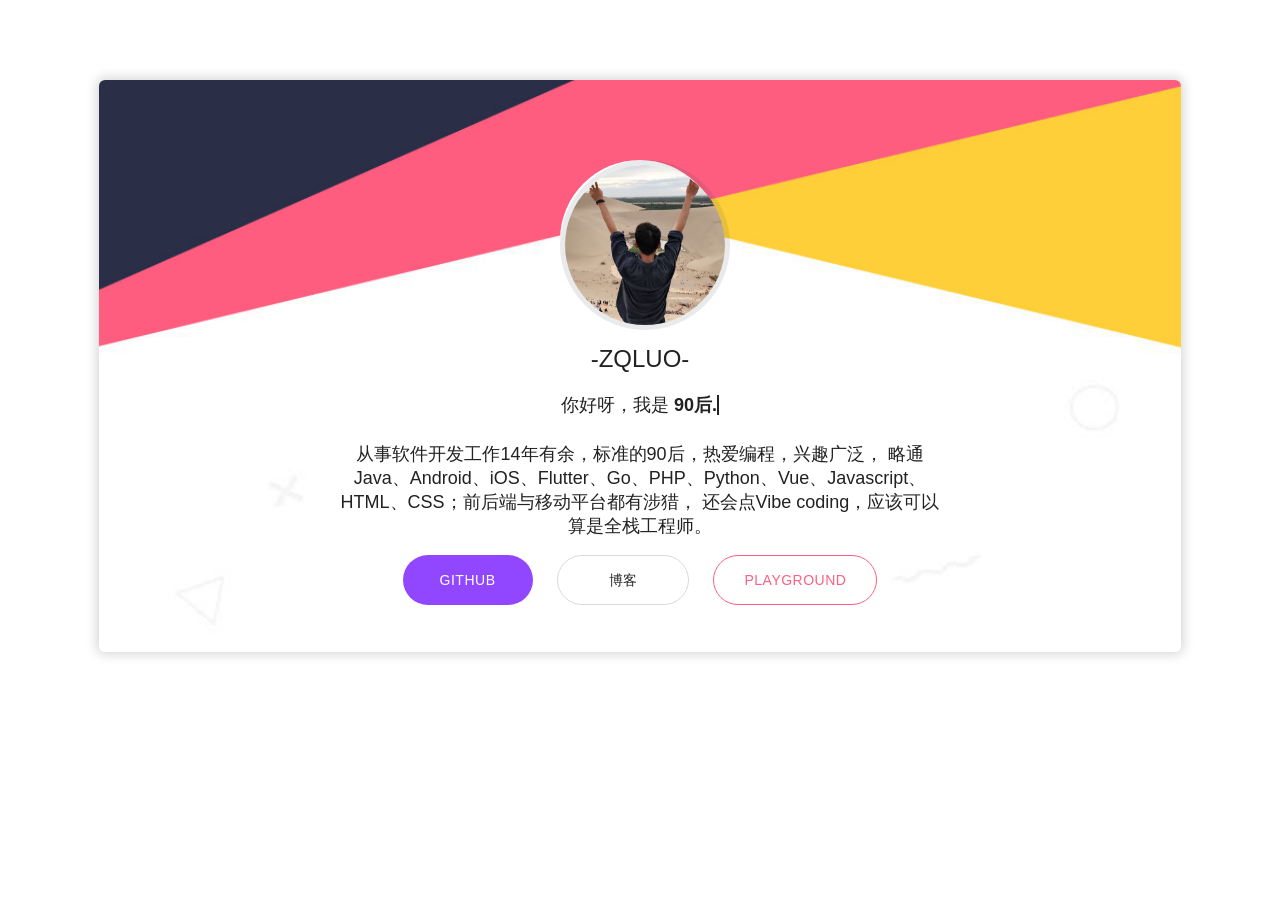
==== index.html @ 4d4cdf97 "初始化提交" ====
<!DOCTYPE html>
<html lang="zh-cmn-Hans">

<head>
    <link rel="shortcut icon" type="image/x-icon" href="/assets/images/favicon.ico" />
    <meta http-equiv="X-UA-Compatible" content="IE=edge">
    <meta http-equiv="Content-Type" content="text/html; charset=UTF-8">
    <meta name="viewport"
        content="width=device-width,initial-scale=1.0,maximum-scale=1.0,user-scalable=0,viewport-fit=cover">
    <title>-ZQLUO-</title>
    <style type="text/css">
        body {
            font-family: -apple-system, BlinkMacSystemFont, Helvetica Neue, PingFang SC, Microsoft YaHei, Source Han Sans SC, Noto Sans CJK SC, WenQuanYi Micro Hei, sans-serif;
        }

        .page-background {
            position: fixed;
            overflow: hidden;
            top: 0;
            left: 0;
            width: 100%;
            height: 100%;
            z-index: -1;
        }

        .container {
            text-align: center;
            background-position: center;
            background-repeat: no-repeat;
            background-size: cover;
            border-radius: 6px;
            max-width: 1050px;
            padding-top: 80px;
            margin: 80px auto 0;
            background-image: url("/assets/images/1.jpg");
            box-shadow: 0 0 11px 3px rgba(0, 0, 0, 0.15);
            padding: 80px 16px 30px;
        }

        @media(max-width: 960px) {
            .container {
                margin-top: 16px;
            }
        }

        .container .header {
            width: 160px;
            height: 160px;
            margin: 0 auto;
            margin-bottom: 25px;
            background: #fff;
            border-radius: 50%;
        }

        .container .header img {
            display: inline-block;
            max-width: 100%;
            height: auto;
            border: 5px solid rgba(31, 53, 67, 0.10);
            border-radius: 50%;
        }

        .container .author h2 {
            font-weight: 500;
            color: #222;
        }

        .container .author .designation {
            font-size: 18px;
            margin-bottom: 25px;
            color: #222;
        }

        .container .author .designation .typed-cursor {
            border-right: .15em solid #222;
            animation:
                typing 3.5s steps(40, end),
                blink-caret .75s step-end infinite;
        }

        /* FROM https://css-tricks.com/snippets/css/typewriter-effect/ */
        @keyframes typing {
            from {
                width: 0
            }

            to {
                width: 100%
            }
        }

        @keyframes blink-caret {

            from,
            to {
                border-color: transparent
            }

            50% {
                border-color: #222;
            }
        }

        .container .text {
            font-size: 18px;
            max-width: 600px;
            margin: 0 auto;
            color: #222;
        }

        .container .link-btn {
            display: block;
            overflow: hidden;
            padding: 10px 0;
        }

        .container .theme-btn {
            margin: 7px 10px;
            min-width: 70px;
            transition: all 0.3s;
        }

        .container .link-btn a {
            text-decoration: none;
            cursor: pointer;
            color: #fc6183;
            display: inline-block;
        }

        .container .link-btn .btn-style-one {
            font-size: 14px;
            line-height: 22px;
            text-align: center;
            padding: 14px 30px;
            color: #ffffff;
            font-weight: 500;
            text-transform: uppercase;
            letter-spacing: .5px;
            border-radius: 40px;
            background: #9147ff;
        }

        .container .link-btn .btn-style-one:hover {
            background: #222;
        }

        .container .link-btn .btn-style-two {
            font-size: 14px;
            line-height: 22px;
            text-align: center;
            padding: 13px 30px;
            color: #222;
            font-weight: 500;
            text-transform: uppercase;
            letter-spacing: .5px;
            border-radius: 40px;
            background: transparent;
            border: 1px solid #d9d9d9;
        }

        .container .link-btn .btn-style-two:hover {
            background: #9147ff;
            color: #FFF;
            border-color: #9147ff;
        }

        .container .link-btn .btn-style-three {
            font-size: 14px;
            line-height: 22px;
            text-align: center;
            padding: 13px 30px;
            color: #fc6183;
            font-weight: 500;
            text-transform: uppercase;
            letter-spacing: .5px;
            border-radius: 40px;
            background: transparent;
            border: 1px solid #fc6183;
        }

        .container .link-btn .btn-style-three:hover {
            background: #fc6183;
            color: #FFF;
            border-color: #fc6183;
        }
    </style>
</head>

<body>
    <div class="page-background">
        <canvas id="canvas"></canvas>
    </div>
    <div class="container">
        <div class="header">
            <img src="/assets/images/my.jpg" />
        </div>
        <div class="author">
            <h2>-ZQLUO-</h2>
            <div class="designation">你好呀，我是
                <div class="typing-title" style="display: none;">
                    <p><strong>90后.</strong></p>
                    <p><strong>程序员.</strong></p>
                    <p><strong>后端开发工程师.</strong></p>
                    <p><strong>移动开发工程师.</strong></p>
                    <p><strong>全栈工程师.</strong></p>
                </div>
                <span class="typed-title"><strong>码农.</strong></span>
            </div>
        </div>
        <div class="text">
            从事软件开发工作<span id="working-years">14</span>年有余，标准的90后，热爱编程，兴趣广泛，
            略通Java、Android、iOS、Flutter、Go、PHP、Python、Vue、Javascript、HTML、CSS；前后端与移动平台都有涉猎，
            还会点Vibe coding，应该可以算是全栈工程师。
        </div>
        <div class="link-btn">
            <a href="https://github.com/lzqwebsoft" class="theme-btn btn-style-one">GitHub</a>
            <a href="https://blog.zqluo.com" class="theme-btn btn-style-two">博客</a>
            <a href="/pages/playground.html" class="theme-btn btn-style-three">Playground</a>
        </div>
    </div>
    <!-- FROM http://v.bootstrapmb.com/2019/6/781485123/ -->
    <script src="/assets/javascripts/jquery.js"></script>
    <script src="/assets/javascripts/jquery-type.js"></script>
    <script src="/assets/javascripts/particle-alone.js"></script>
    <script type="text/javascript">
        $(function () {
            $(".typed-title").typed({
                stringsElement: $(".typing-title"),
                cursorChar: "",
                backDelay: 1200,
                typeSpeed: 1,
                loop: true
            });
            console.log("关于页面源码的出处说明:");
            console.log("页面模板来自于：http://v.bootstrapmb.com/2019/6/781485123/");
            console.log("光标输入特效来自于：https://css-tricks.com/snippets/css/typewriter-effect/");
            // 计算工作年限
            var current = new Date();
            var currentYear = current.getFullYear();
            var workingYears = currentYear >= 2019 ? currentYear - 2012 : 2019 - 2012;
            $("#working-years").text(workingYears);
        });
    </script>

</body>

</html>
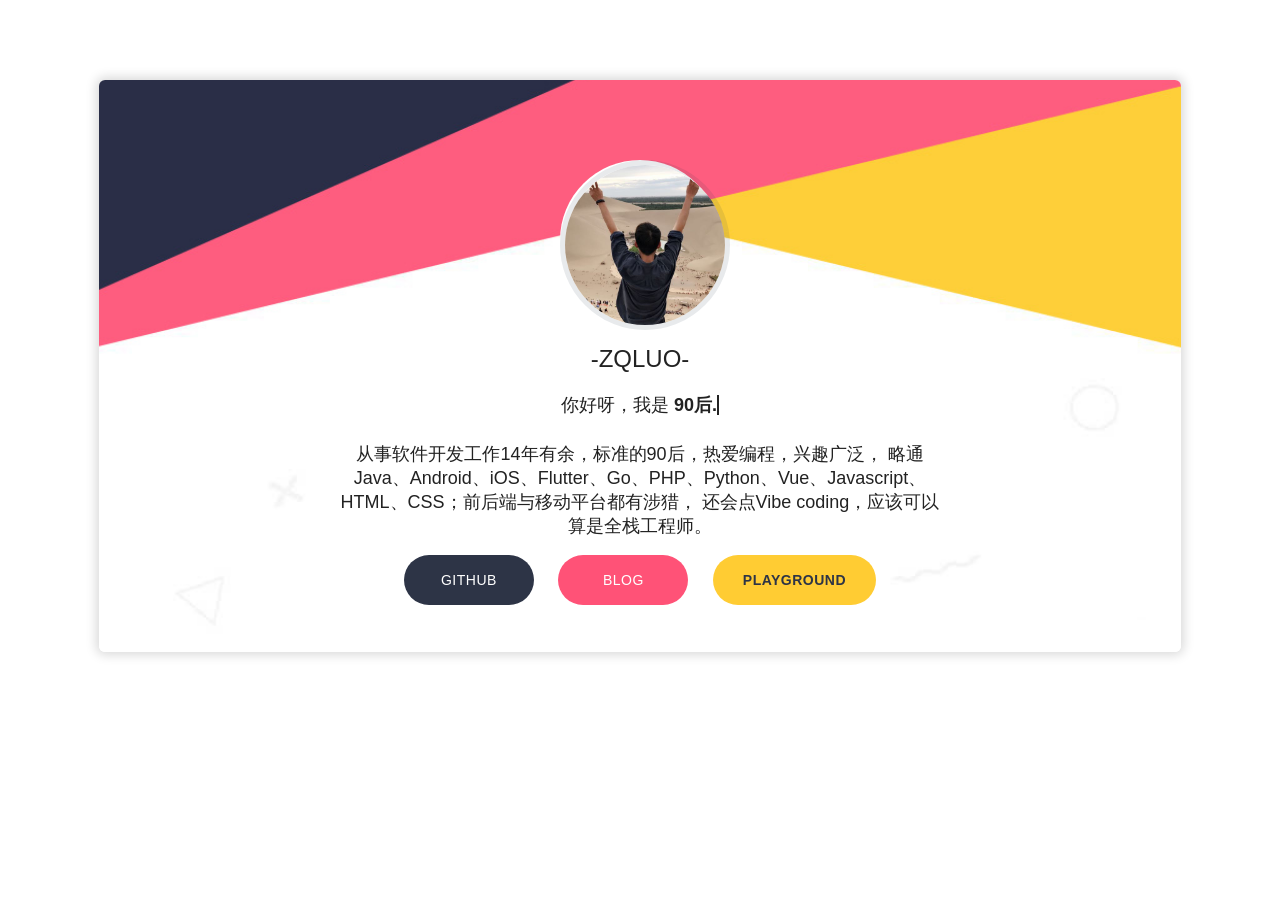
==== commit 92ce026a: "优化首页按钮" ====
--- a/index.html
+++ b/index.html
@@ -137,51 +137,54 @@
             text-transform: uppercase;
             letter-spacing: .5px;
             border-radius: 40px;
-            background: #9147ff;
+            background: #2d3446;
+            /* box-shadow: 0 4px 10px rgba(45, 52, 70, 0.2); */
         }
 
         .container .link-btn .btn-style-one:hover {
-            background: #222;
+            background: #1e2430;
+            box-shadow: 0 6px 15px rgba(45, 52, 70, 0.35);
+            transform: translateY(-2px);
         }
 
         .container .link-btn .btn-style-two {
             font-size: 14px;
             line-height: 22px;
             text-align: center;
-            padding: 13px 30px;
-            color: #222;
+            padding: 14px 30px;
+            color: #ffffff;
             font-weight: 500;
             text-transform: uppercase;
             letter-spacing: .5px;
             border-radius: 40px;
-            background: transparent;
-            border: 1px solid #d9d9d9;
+            background: #ff5277;
+            /* box-shadow: 0 4px 10px rgba(255, 82, 119, 0.2); */
         }
 
         .container .link-btn .btn-style-two:hover {
-            background: #9147ff;
-            color: #FFF;
-            border-color: #9147ff;
+            background: #ff3b63;
+            box-shadow: 0 6px 15px rgba(255, 82, 119, 0.35);
+            transform: translateY(-2px);
         }
 
         .container .link-btn .btn-style-three {
             font-size: 14px;
             line-height: 22px;
             text-align: center;
-            padding: 13px 30px;
-            color: #fc6183;
-            font-weight: 500;
+            padding: 14px 30px;
+            color: #2d3446;
+            font-weight: 700;
             text-transform: uppercase;
             letter-spacing: .5px;
             border-radius: 40px;
-            background: transparent;
-            border: 1px solid #fc6183;
+            background: #ffcc33;
+            /* box-shadow: 0 4px 10px rgba(255, 204, 51, 0.2); */
         }
 
         .container .link-btn .btn-style-three:hover {
-            background: #fc6183;
-            color: #FFF;
-            border-color: #fc6183;
+            background: #ffc41a;
+            box-shadow: 0 6px 15px rgba(255, 204, 51, 0.35);
+            transform: translateY(-2px);
         }
     </style>
 </head>
@@ -214,7 +217,7 @@
         </div>
         <div class="link-btn">
             <a href="https://github.com/lzqwebsoft" class="theme-btn btn-style-one">GitHub</a>
-            <a href="https://blog.zqluo.com" class="theme-btn btn-style-two">博客</a>
+            <a href="https://blog.zqluo.com" class="theme-btn btn-style-two">Blog</a>
             <a href="/pages/playground.html" class="theme-btn btn-style-three">Playground</a>
         </div>
     </div>
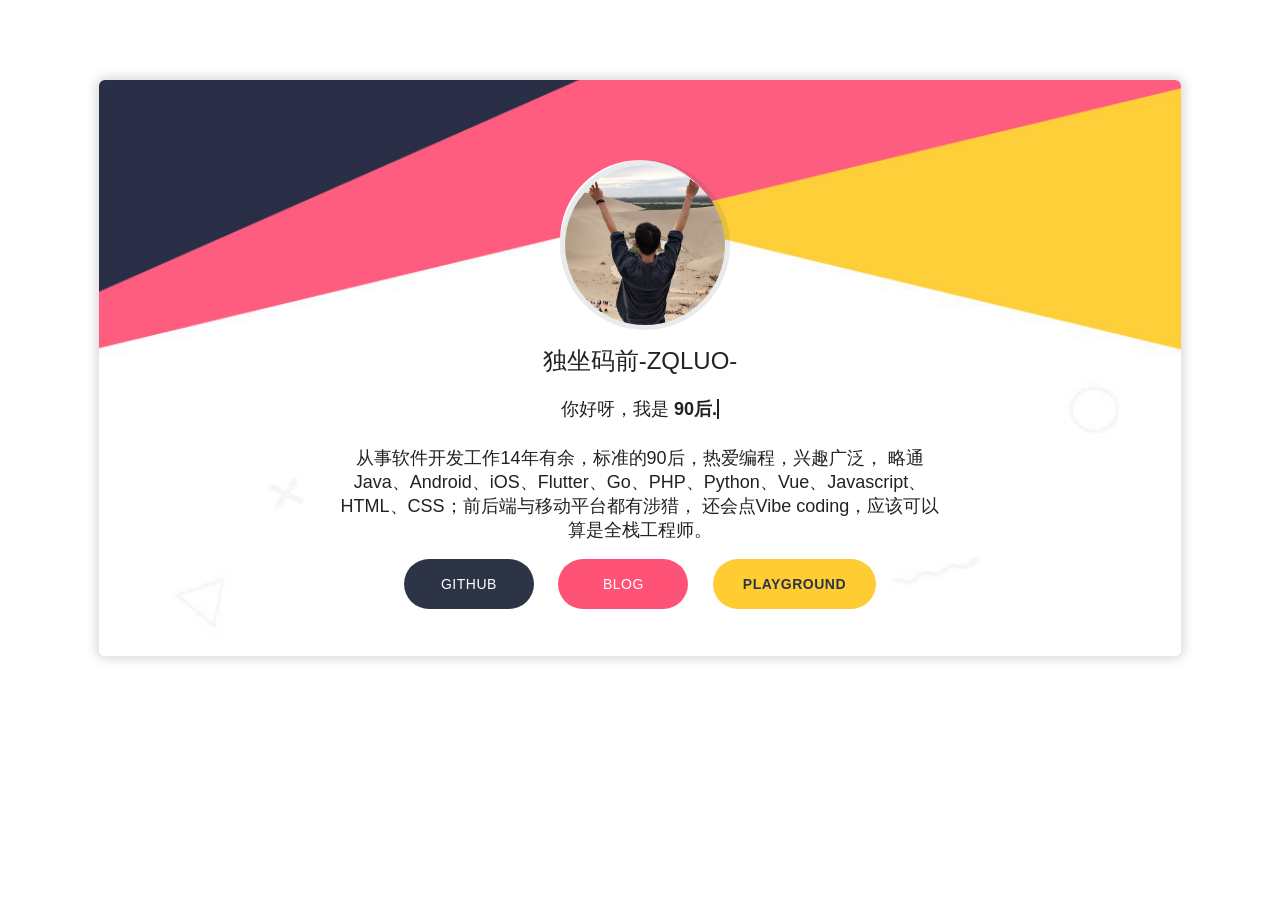
==== commit 3b0876d2: "添加中文名称" ====
--- a/index.html
+++ b/index.html
@@ -7,7 +7,7 @@
     <meta http-equiv="Content-Type" content="text/html; charset=UTF-8">
     <meta name="viewport"
         content="width=device-width,initial-scale=1.0,maximum-scale=1.0,user-scalable=0,viewport-fit=cover">
-    <title>-ZQLUO-</title>
+    <title>独坐码前-ZQLUO-</title>
     <style type="text/css">
         body {
             font-family: -apple-system, BlinkMacSystemFont, Helvetica Neue, PingFang SC, Microsoft YaHei, Source Han Sans SC, Noto Sans CJK SC, WenQuanYi Micro Hei, sans-serif;
@@ -198,7 +198,7 @@
             <img src="/assets/images/my.jpg" />
         </div>
         <div class="author">
-            <h2>-ZQLUO-</h2>
+            <h2>独坐码前-ZQLUO-</h2>
             <div class="designation">你好呀，我是
                 <div class="typing-title" style="display: none;">
                     <p><strong>90后.</strong></p>
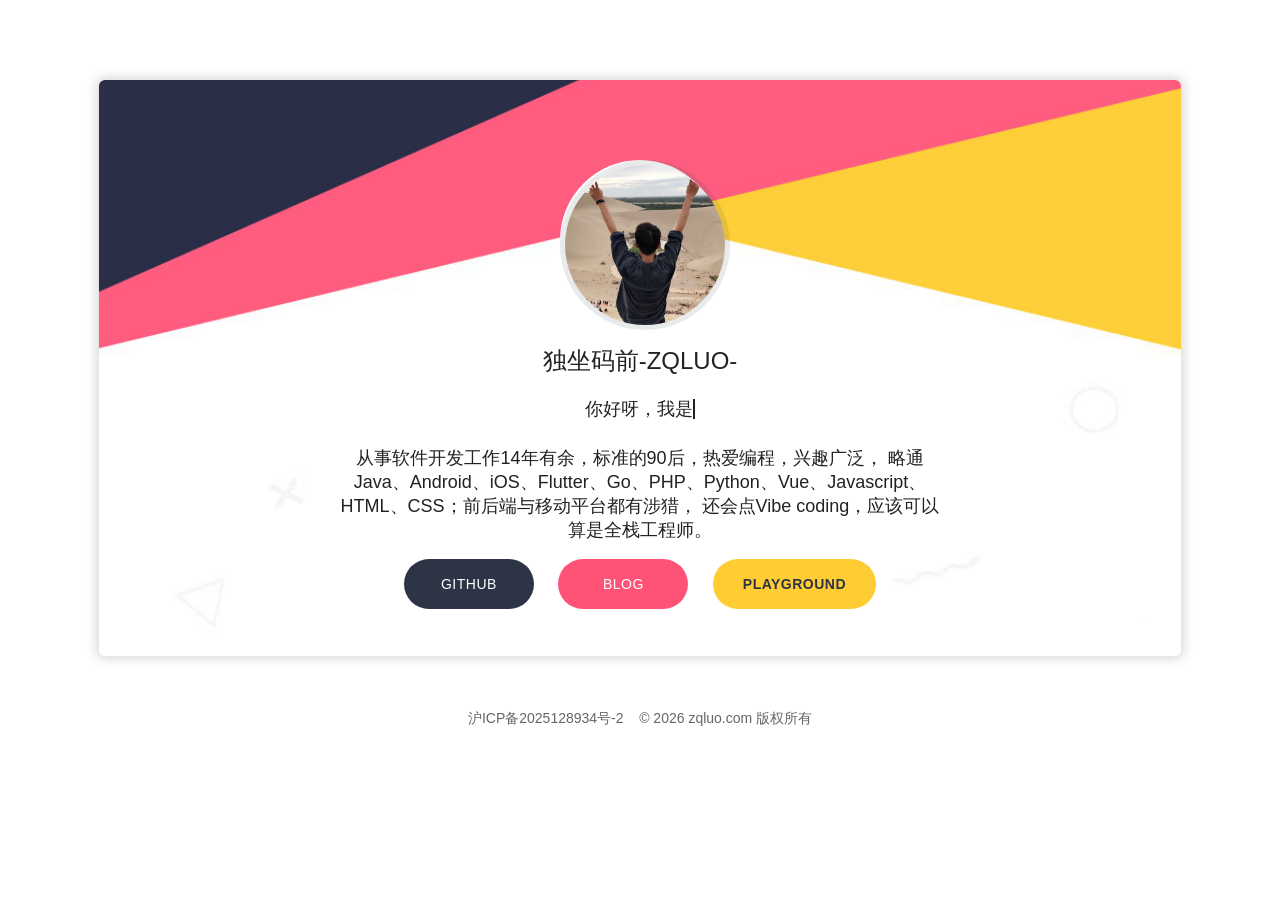
==== commit 6a96fd67: "添加备案信息" ====
--- a/index.html
+++ b/index.html
@@ -185,6 +185,24 @@
             background: #ffc41a;
             box-shadow: 0 6px 15px rgba(255, 204, 51, 0.35);
             transform: translateY(-2px);
+        }
+
+        .footer {
+            text-align: center;
+            padding: 40px 0 20px;
+            color: #666;
+            font-size: 14px;
+            width: 100%;
+        }
+
+        .footer a {
+            color: #666;
+            text-decoration: none;
+        }
+
+        .footer a:hover {
+            color: #fc6183;
+            text-decoration: underline;
         }
     </style>
 </head>
@@ -220,6 +238,13 @@
             <a href="https://blog.zqluo.com" class="theme-btn btn-style-two">Blog</a>
             <a href="/pages/playground.html" class="theme-btn btn-style-three">Playground</a>
         </div>
+    </div>
+    <div class="footer">
+        <p>
+            <a href="https://beian.miit.gov.cn/" target="_blank">沪ICP备2025128934号-2</a>
+            &nbsp;&nbsp;
+            © 2026 zqluo.com 版权所有
+        </p>
     </div>
     <!-- FROM http://v.bootstrapmb.com/2019/6/781485123/ -->
     <script src="/assets/javascripts/jquery.js"></script>
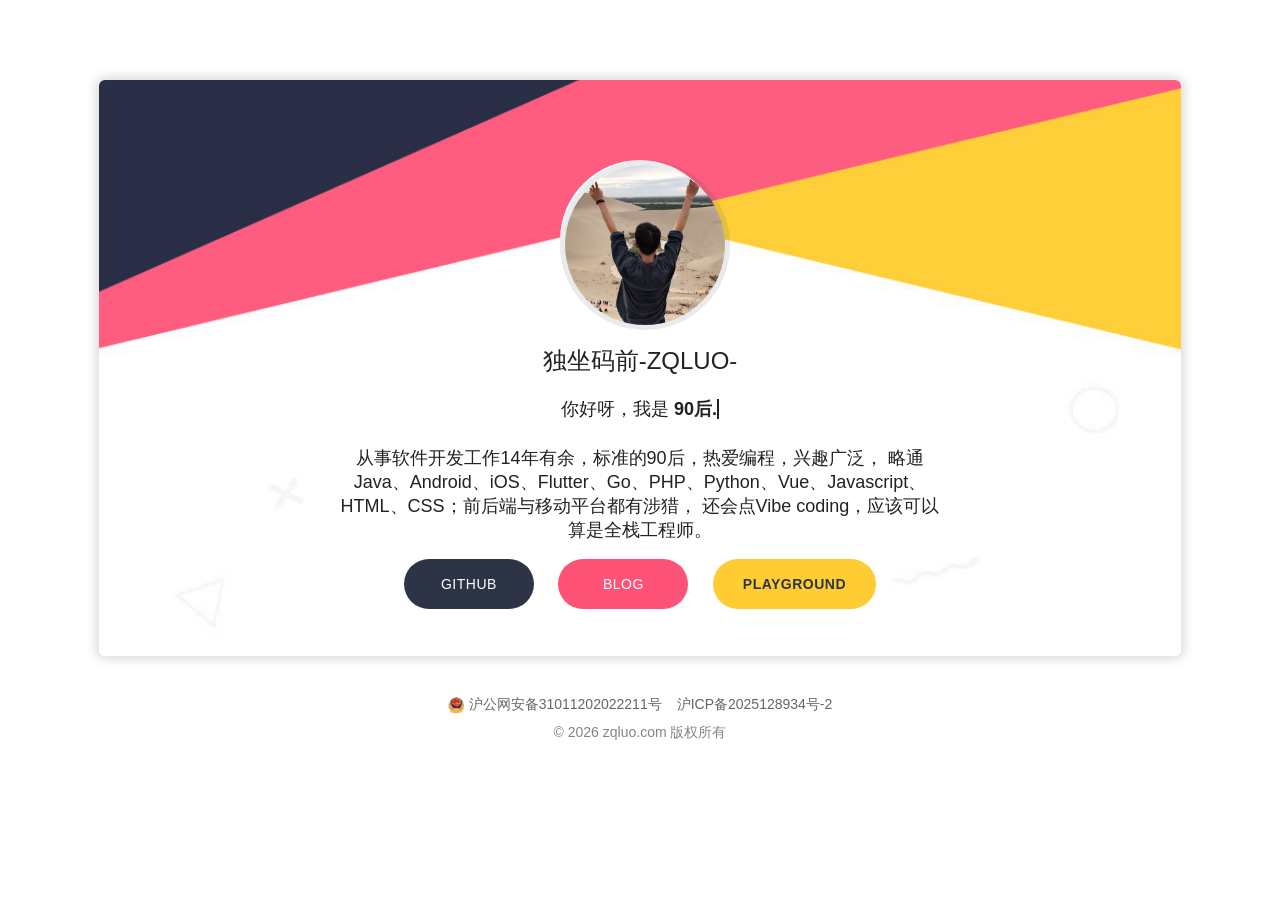
==== commit 442dddb8: "添加备案信息" ====
--- a/index.html
+++ b/index.html
@@ -189,20 +189,45 @@
 
         .footer {
             text-align: center;
-            padding: 40px 0 20px;
+            padding: 40px 20px 20px;
             color: #666;
             font-size: 14px;
             width: 100%;
-        }
-
-        .footer a {
+            box-sizing: border-box;
+        }
+
+        .footer-beian {
+            display: flex;
+            justify-content: center;
+            align-items: center;
+            flex-wrap: wrap;
+            gap: 15px;
+            margin-bottom: 10px;
+        }
+
+        .footer-beian a {
+            display: inline-flex;
+            align-items: center;
             color: #666;
             text-decoration: none;
-        }
-
-        .footer a:hover {
+            transition: color 0.3s;
+        }
+
+        .footer-beian a img {
+            width: 16px;
+            height: 16px;
+            margin-right: 5px;
+            vertical-align: middle;
+        }
+
+        .footer-beian a:hover {
             color: #fc6183;
             text-decoration: underline;
+        }
+
+        .footer-copy {
+            margin: 0;
+            opacity: 0.8;
         }
     </style>
 </head>
@@ -240,11 +265,14 @@
         </div>
     </div>
     <div class="footer">
-        <p>
-            <a href="https://beian.miit.gov.cn/" target="_blank">沪ICP备2025128934号-2</a>
-            &nbsp;&nbsp;
-            © 2026 zqluo.com 版权所有
-        </p>
+        <div class="footer-beian">
+            <a href="https://beian.mps.gov.cn/#/query/webSearch?code=31011202022211" rel="noreferrer" target="_blank">
+                <img src="/assets/images/filing.png" alt="备案图标" />
+                <span>沪公网安备31011202022211号</span>
+            </a>
+            <a href="https://beian.miit.gov.cn/#/Integrated/index" target="_blank">沪ICP备2025128934号-2</a>
+        </div>
+        <p class="footer-copy">© 2026 zqluo.com 版权所有</p>
     </div>
     <!-- FROM http://v.bootstrapmb.com/2019/6/781485123/ -->
     <script src="/assets/javascripts/jquery.js"></script>
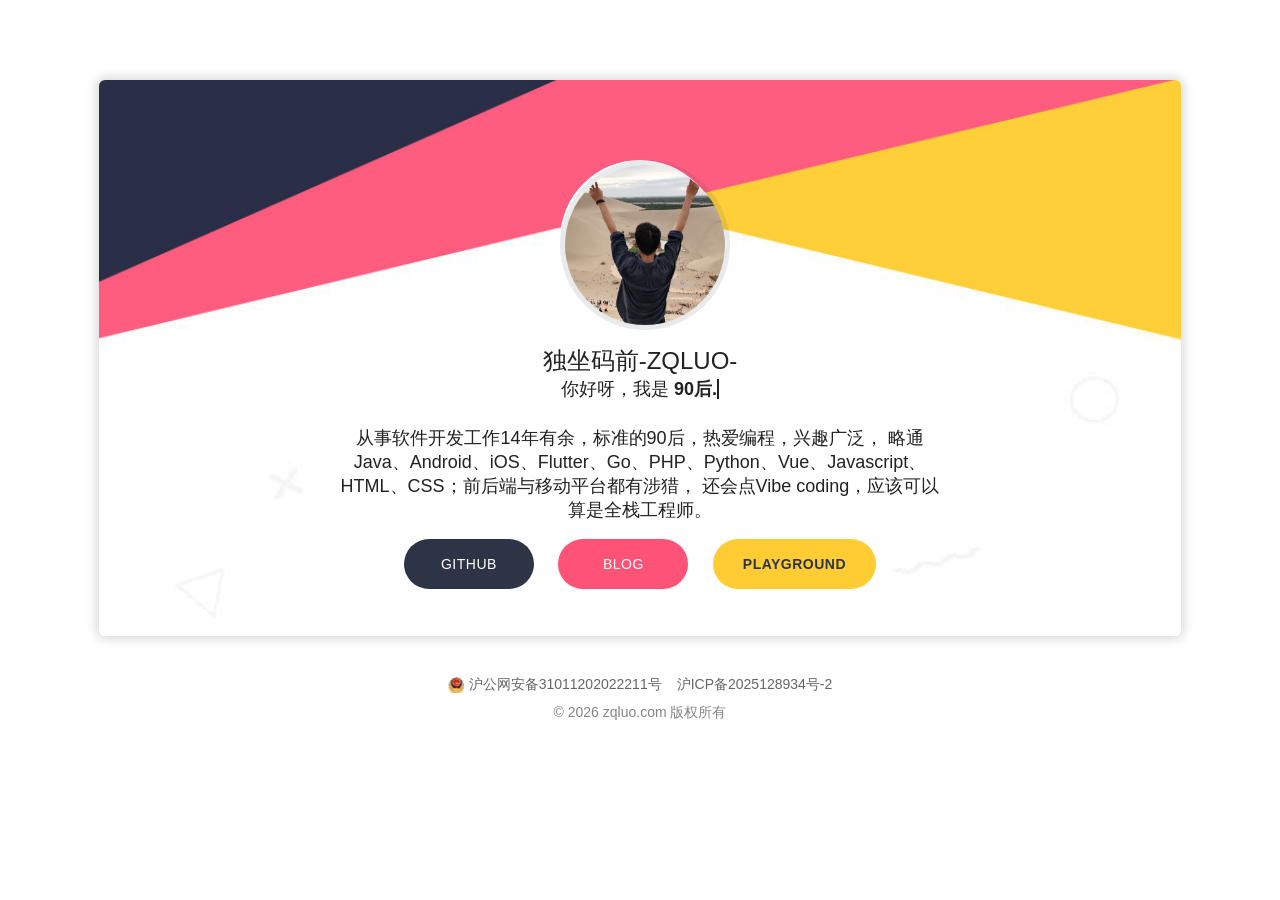
==== commit 844f7ddd: "SEO优化" ====
--- a/index.html
+++ b/index.html
@@ -1,5 +1,5 @@
 <!DOCTYPE html>
-<html lang="zh-cmn-Hans">
+<html lang="zh-CN">
 
 <head>
     <link rel="shortcut icon" type="image/x-icon" href="/assets/images/favicon.ico" />
@@ -7,6 +7,12 @@
     <meta http-equiv="Content-Type" content="text/html; charset=UTF-8">
     <meta name="viewport"
         content="width=device-width,initial-scale=1.0,maximum-scale=1.0,user-scalable=0,viewport-fit=cover">
+    <meta name="description" content="独坐码前-ZQLUO-的个人主页，一名拥有14年经验的全栈工程师，熟悉Java、Android、iOS、Flutter、Go、Web等多种技术。">
+    <meta property="og:title" content="独坐码前-ZQLUO-">
+    <meta property="og:description" content="独坐码前-ZQLUO-的个人主页，一名拥有14年经验的全栈工程师，熟悉Java、Android、iOS、Flutter、Go、Web等多种技术。">
+    <meta property="og:image" content="https://zqluo.com/assets/images/my.jpg">
+    <meta property="og:url" content="https://zqluo.com/">
+    <meta property="og:type" content="website">
     <title>独坐码前-ZQLUO-</title>
     <style type="text/css">
         body {
@@ -60,9 +66,11 @@
             border-radius: 50%;
         }
 
-        .container .author h2 {
+        .container .author h1 {
+            font-size: 24px;
             font-weight: 500;
             color: #222;
+            margin: 0;
         }
 
         .container .author .designation {
@@ -238,10 +246,10 @@
     </div>
     <div class="container">
         <div class="header">
-            <img src="/assets/images/my.jpg" />
+            <img src="/assets/images/my.jpg" alt="-ZQLUO-的头像" />
         </div>
         <div class="author">
-            <h2>独坐码前-ZQLUO-</h2>
+            <h1>独坐码前-ZQLUO-</h1>
             <div class="designation">你好呀，我是
                 <div class="typing-title" style="display: none;">
                     <p><strong>90后.</strong></p>
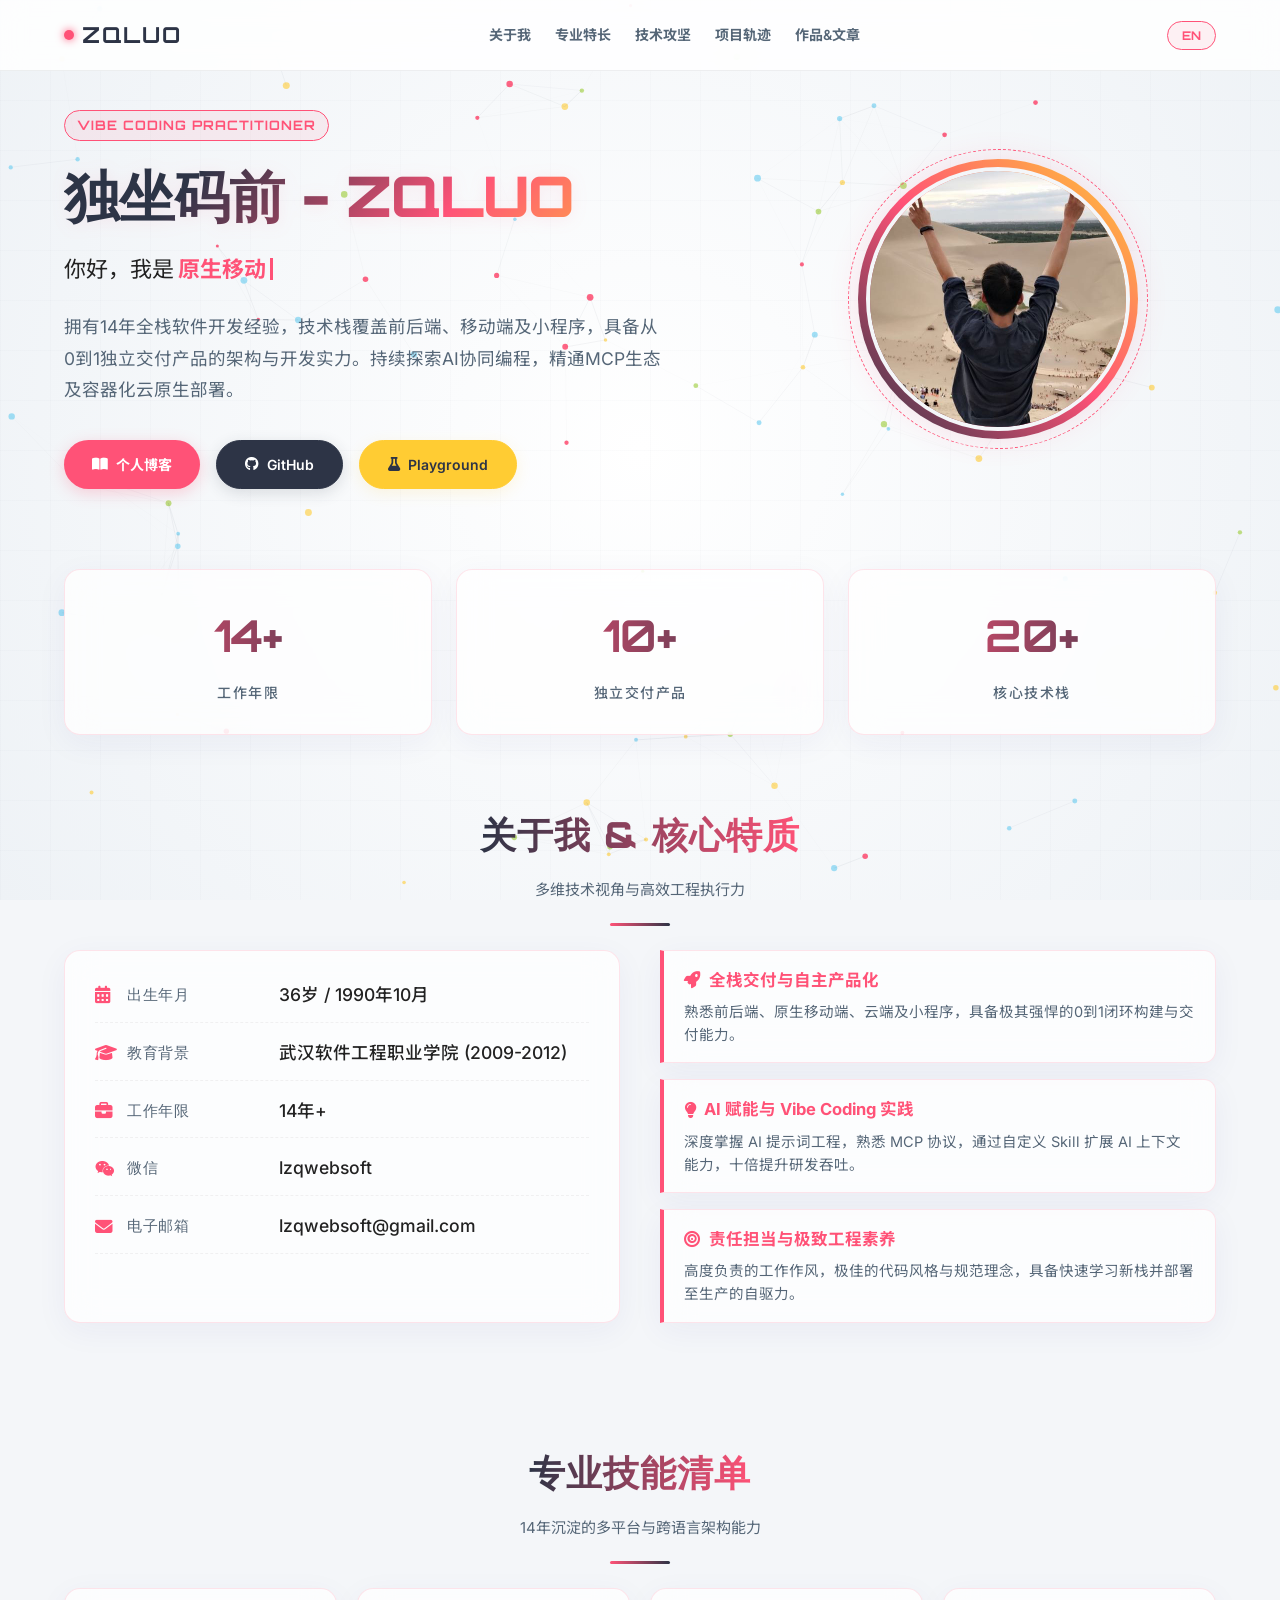
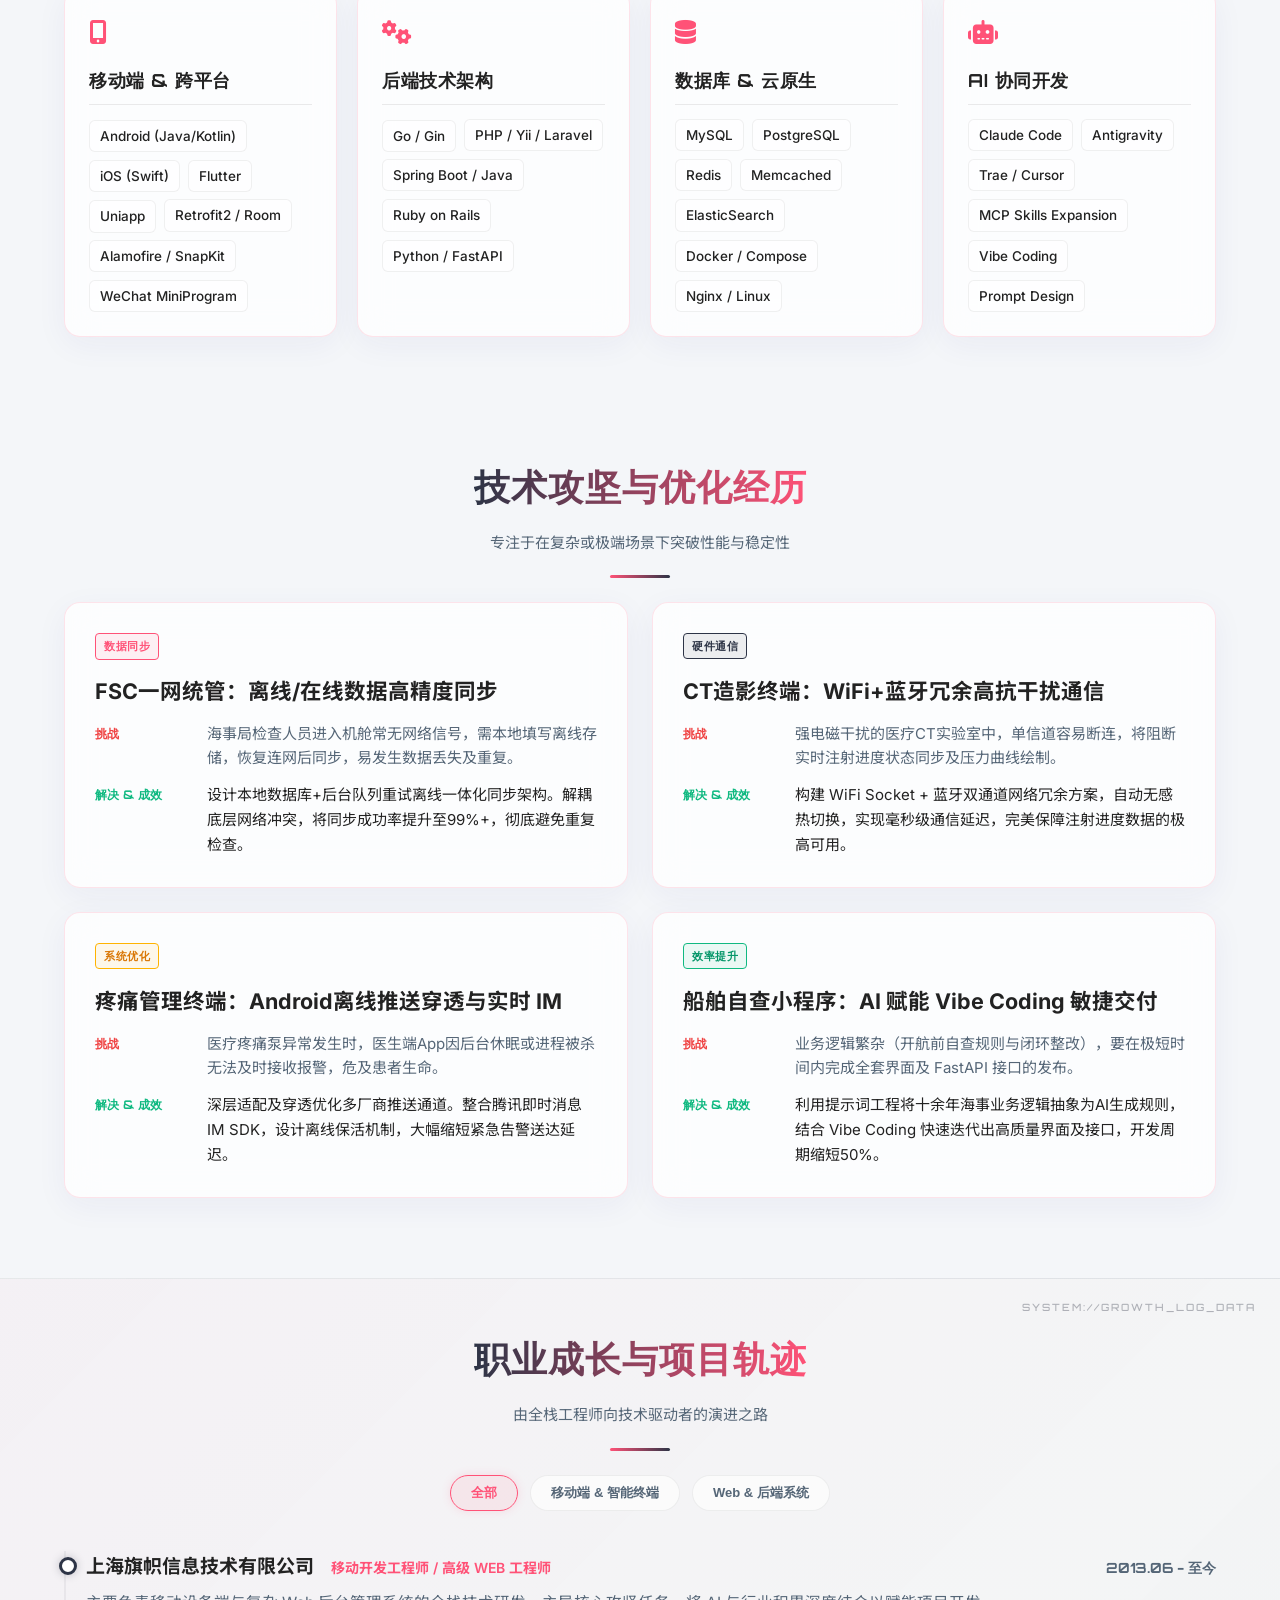
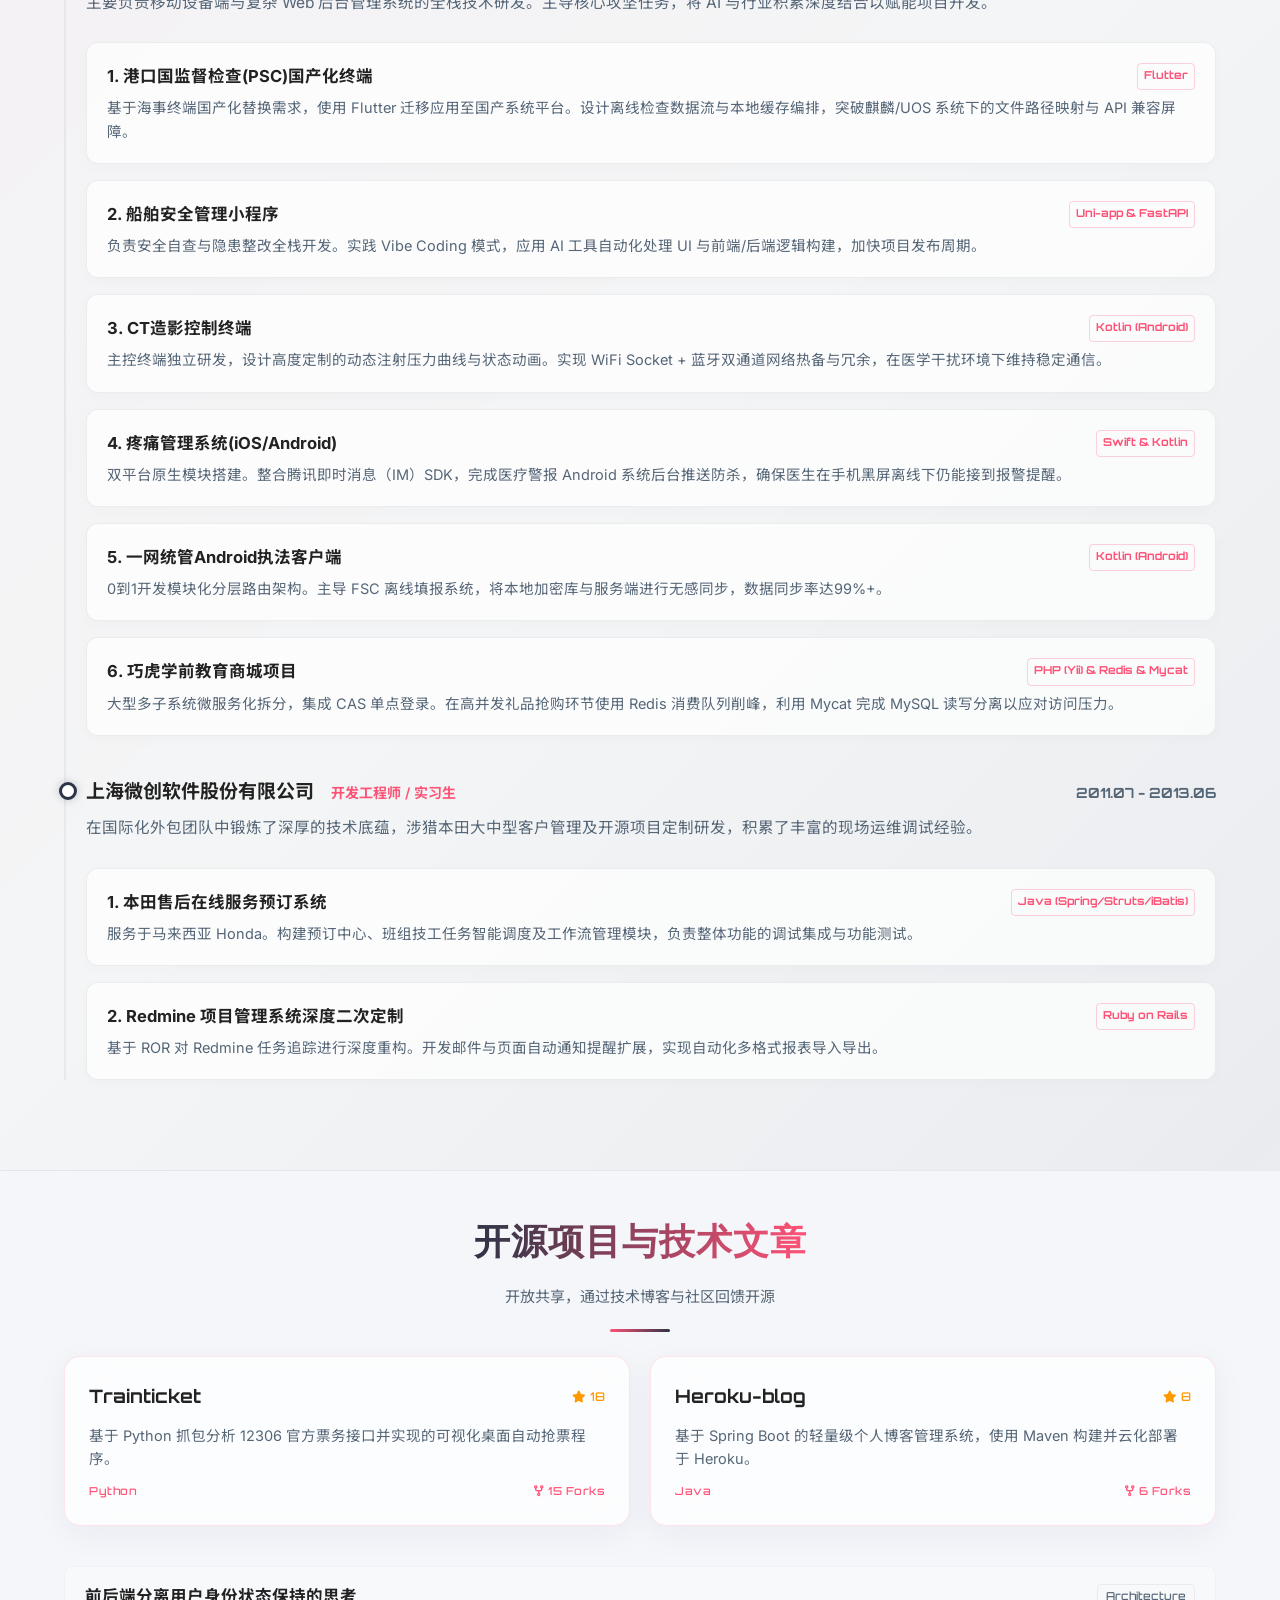
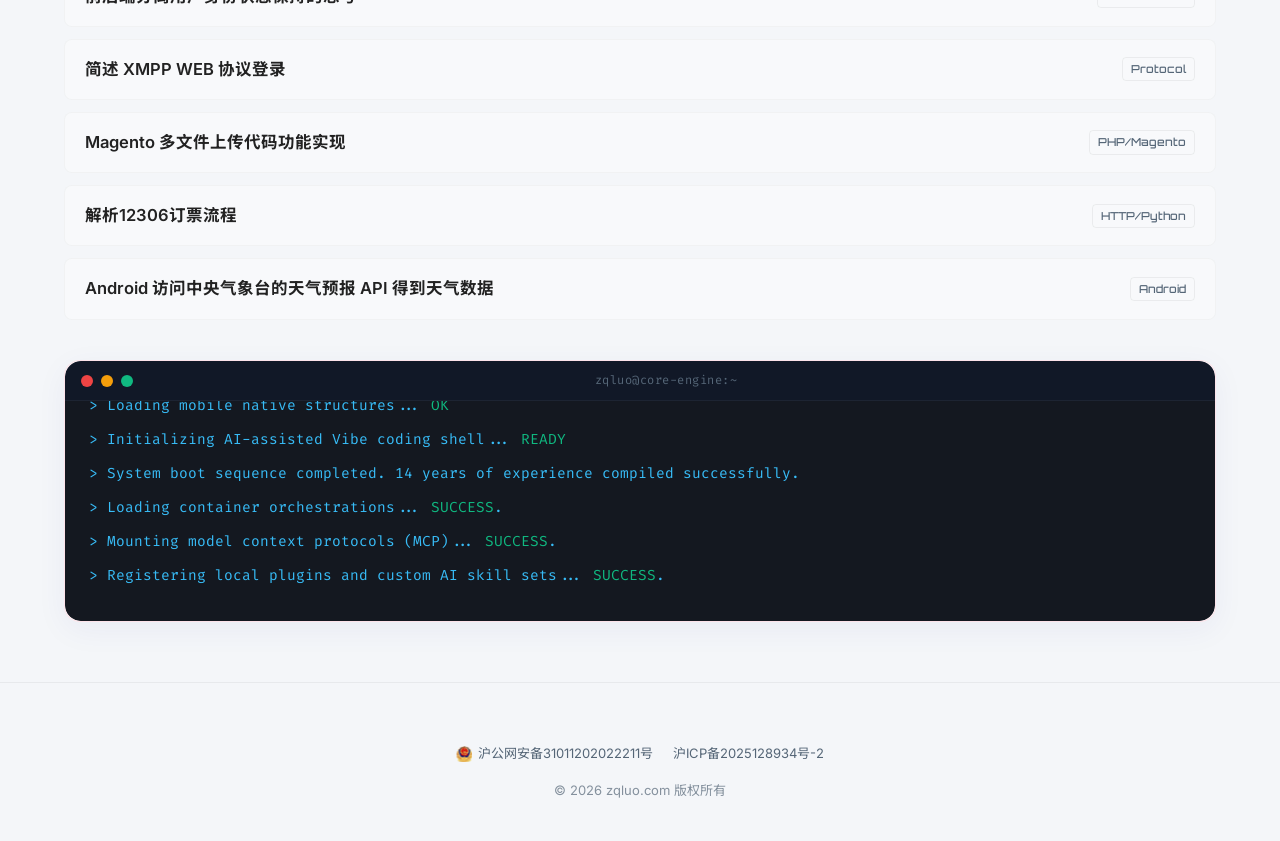
==== commit f91c426a: "根据个人经历生成新的主页" ====
--- a/index.html
+++ b/index.html
@@ -1,207 +1,1102 @@
 <!DOCTYPE html>
-<html lang="zh-CN">
+<html lang="zh-CN" class="lang-zh">
 
 <head>
+    <meta charset="UTF-8">
     <link rel="shortcut icon" type="image/x-icon" href="/assets/images/favicon.ico" />
     <meta http-equiv="X-UA-Compatible" content="IE=edge">
-    <meta http-equiv="Content-Type" content="text/html; charset=UTF-8">
     <meta name="viewport"
-        content="width=device-width,initial-scale=1.0,maximum-scale=1.0,user-scalable=0,viewport-fit=cover">
-    <meta name="description" content="独坐码前-ZQLUO-的个人主页，一名拥有14年经验的全栈工程师，熟悉Java、Android、iOS、Flutter、Go、Web等多种技术。">
-    <meta property="og:title" content="独坐码前-ZQLUO-">
-    <meta property="og:description" content="独坐码前-ZQLUO-的个人主页，一名拥有14年经验的全栈工程师，熟悉Java、Android、iOS、Flutter、Go、Web等多种技术。">
+        content="width=device-width, initial-scale=1.0, maximum-scale=1.0, user-scalable=0, viewport-fit=cover">
+
+    <!-- SEO Optimization -->
+    <title id="page-title">独坐码前-ZQLUO | 14年资深全栈与移动开发专家 | 架构与性能优化</title>
+    <meta id="meta-description" name="description"
+        content="独坐码前-ZQLUO 的个人官方网站。14年+全栈软件开发经验，精通 Android (Kotlin), iOS (Swift), Flutter, Java, Go, PHP。专注移动端弱网离线高并发同步优化, 医疗级低延迟多通道冗余通信, 以及 AI 辅助编程与 MCP 插件开发。">
+    <meta name="keywords"
+        content="ZQLUO,独坐码前,全栈工程师,移动开发专家,Android开发,iOS开发,Flutter离线同步,医疗无线冗余通信,Vibe Coding,FastAPI,Spring Boot,Yii,Redis高并发,Docker容器化,MCP">
+    <meta name="author" content="ZQLUO">
+    <link rel="canonical" href="https://zqluo.com/">
+    <link rel="alternate" hreflang="zh-CN" href="https://zqluo.com/?lang=zh" />
+    <link rel="alternate" hreflang="en" href="https://zqluo.com/?lang=en" />
+    <link rel="alternate" hreflang="x-default" href="https://zqluo.com/" />
+
+    <!-- Open Graph / Share Cards -->
+    <meta property="og:title" content="独坐码前-ZQLUO | 14年资深全栈与移动开发专家">
+    <meta property="og:description" content="14年全栈软件开发经验，掌握 Android、iOS、Flutter 跨平台开发及后端多语言架构，专注关键系统性能优化与技术攻坚。">
     <meta property="og:image" content="https://zqluo.com/assets/images/my.jpg">
     <meta property="og:url" content="https://zqluo.com/">
     <meta property="og:type" content="website">
-    <title>独坐码前-ZQLUO-</title>
-    <style type="text/css">
+
+    <!-- Twitter Card -->
+    <meta name="twitter:card" content="summary_large_image">
+    <meta name="twitter:title" content="ZQLUO | 14+ Years Senior Full-Stack & Mobile Developer">
+    <meta name="twitter:description"
+        content="Specialized in Native Mobile (Android/iOS), Flutter, Backend systems and high-reliability wireless protocols.">
+    <meta name="twitter:image" content="https://zqluo.com/assets/images/my.jpg">
+
+    <!-- Font Awesome Icons -->
+    <link rel="stylesheet" href="/assets/font-awesome/css/all.min.css">
+
+    <!-- Local Fonts -->
+    <link rel="stylesheet" href="/assets/fonts/fonts.css">
+
+    <!-- Schema.org JSON-LD for SEO -->
+    <script type="application/ld+json">
+    {
+      "@context": "https://schema.org",
+      "@graph": [
+        {
+          "@type": "ProfilePage",
+          "@id": "https://zqluo.com/#webpage",
+          "url": "https://zqluo.com/",
+          "name": "独坐码前-ZQLUO | 14年资深全栈与移动开发专家 | 架构与性能优化",
+          "description": "独坐码前-ZQLUO 的个人官方网站。拥有14年+全栈软件开发经验，专注于移动端架构与系统性能优化。",
+          "inLanguage": ["zh-CN", "en"],
+          "about": {
+            "@id": "https://zqluo.com/#person"
+          }
+        },
+        {
+          "@type": "Person",
+          "@id": "https://zqluo.com/#person",
+          "name": "ZQLUO",
+          "alternateName": "独坐码前",
+          "jobTitle": "Senior Full-Stack & Mobile Developer",
+          "url": "https://zqluo.com/",
+          "image": "https://zqluo.com/assets/images/my.jpg",
+          "sameAs": [
+            "https://github.com/lzqwebsoft",
+            "https://blog.zqluo.com",
+            "https://x.com/lzqwebsoft",
+            "https://blog.csdn.net/lzqwebsoft"
+          ],
+          "description": "拥有14年全栈软件开发经验，技术栈覆盖前后端、移动端及小程序，擅长系统架构设计与弱网同步、无线冗余通信、高并发等核心场景优化。",
+          "knowsAbout": [
+            "Kotlin", "Android", "Swift", "iOS", "Flutter", "Java", "Go", "PHP", "Python", "FastAPI", "Docker", "Vibe Coding", "Model Context Protocol", "Redis", "MySQL", "PostgreSQL"
+          ],
+          "knowsLanguage": [
+            {
+              "@type": "Language",
+              "name": "Chinese",
+              "alternateName": "zh"
+            },
+            {
+              "@type": "Language",
+              "name": "English",
+              "alternateName": "en"
+            }
+          ]
+        }
+      ]
+    }
+    </script>
+
+    <style>
+        /* CSS Reset & Variables */
+        :root {
+            --bg-color: #f4f6f9;
+            --bg-card: rgba(255, 255, 255, 0.75);
+            --border-color: rgba(255, 82, 119, 0.15);
+            --border-hover: rgba(45, 52, 70, 0.25);
+            --primary: #ff5277;
+            /* Rose/pink from original Blog button */
+            --primary-glow: rgba(255, 82, 119, 0.25);
+            --secondary: #2d3446;
+            /* Dark slate from original GitHub button */
+            --secondary-glow: rgba(45, 52, 70, 0.25);
+            --tertiary: #ffcc33;
+            /* Yellow from original Playground button */
+            --text-main: #222222;
+            /* Original main text color */
+            --text-muted: #556677;
+            /* Original footer/muted color */
+            --font-inter: 'Inter', 'Noto Sans SC', sans-serif;
+            --font-tech: 'Orbitron', 'Fira Code', sans-serif;
+            --transition: all 0.3s cubic-bezier(0.4, 0, 0.2, 1);
+        }
+
+        * {
+            box-sizing: border-box;
+            margin: 0;
+            padding: 0;
+            scroll-behavior: smooth;
+        }
+
         body {
-            font-family: -apple-system, BlinkMacSystemFont, Helvetica Neue, PingFang SC, Microsoft YaHei, Source Han Sans SC, Noto Sans CJK SC, WenQuanYi Micro Hei, sans-serif;
-        }
-
-        .page-background {
+            background-color: var(--bg-color);
+            color: var(--text-main);
+            font-family: var(--font-inter);
+            font-size: 16.5px;
+            line-height: 1.65;
+            overflow-x: hidden;
+        }
+
+        /* Multilingual Switching mechanism */
+        html.lang-zh .multilingual.en {
+            display: none !important;
+        }
+
+        html.lang-en .multilingual.zh {
+            display: none !important;
+        }
+
+        /* Tech canvas particles */
+        #canvas-container {
             position: fixed;
+            top: 0;
+            left: 0;
+            width: 100vw;
+            height: 100vh;
+            z-index: -1;
+            pointer-events: none;
             overflow: hidden;
+            background: radial-gradient(circle at 50% 50%, #ffffff 0%, #eef2f6 100%);
+        }
+
+        /* Cyberpunk Grid Overlay */
+        #canvas-container::after {
+            content: '';
+            position: absolute;
             top: 0;
             left: 0;
             width: 100%;
             height: 100%;
-            z-index: -1;
-        }
-
-        .container {
-            text-align: center;
-            background-position: center;
-            background-repeat: no-repeat;
-            background-size: cover;
-            border-radius: 6px;
-            max-width: 1050px;
-            padding-top: 80px;
-            margin: 80px auto 0;
-            background-image: url("/assets/images/1.jpg");
-            box-shadow: 0 0 11px 3px rgba(0, 0, 0, 0.15);
-            padding: 80px 16px 30px;
-        }
-
-        @media(max-width: 960px) {
-            .container {
-                margin-top: 16px;
-            }
-        }
-
-        .container .header {
-            width: 160px;
-            height: 160px;
+            background-image:
+                linear-gradient(rgba(45, 52, 70, 0.015) 1px, transparent 1px),
+                linear-gradient(90deg, rgba(45, 52, 70, 0.015) 1px, transparent 1px);
+            background-size: 50px 50px;
+            pointer-events: none;
+        }
+
+        /* Glassmorphism utility */
+        .glass-card {
+            background: var(--bg-card);
+            backdrop-filter: blur(16px);
+            -webkit-backdrop-filter: blur(16px);
+            border: 1px solid var(--border-color);
+            border-radius: 16px;
+            box-shadow: 0 8px 32px 0 rgba(31, 38, 135, 0.05);
+            transition: var(--transition);
+        }
+
+        .glass-card:hover {
+            border-color: var(--border-hover);
+            box-shadow: 0 12px 40px 0 rgba(255, 82, 119, 0.1);
+            transform: translateY(-2px);
+        }
+
+        /* Glowing texts */
+        .glow-text-cyan {
+            color: var(--primary);
+        }
+
+        /* Container Layout */
+        .wrapper {
+            max-width: 1200px;
             margin: 0 auto;
-            margin-bottom: 25px;
-            background: #fff;
+            padding: 0 24px;
+        }
+
+        /* Navigation Bar */
+        header.navbar {
+            position: fixed;
+            top: 0;
+            left: 0;
+            width: 100%;
+            z-index: 100;
+            background: rgba(255, 255, 255, 0.85);
+            backdrop-filter: blur(12px);
+            -webkit-backdrop-filter: blur(12px);
+            border-bottom: 1px solid rgba(45, 52, 70, 0.08);
+        }
+
+        header.navbar .wrapper {
+            display: flex;
+            justify-content: space-between;
+            align-items: center;
+            height: 70px;
+        }
+
+        header.navbar .logo {
+            font-family: var(--font-tech);
+            font-size: 22px;
+            font-weight: 700;
+            letter-spacing: 2px;
+            text-decoration: none;
+            display: flex;
+            align-items: center;
+            gap: 8px;
+            color: var(--secondary);
+        }
+
+        header.navbar .logo::before {
+            content: '';
+            display: inline-block;
+            width: 10px;
+            height: 10px;
+            background: var(--primary);
             border-radius: 50%;
-        }
-
-        .container .header img {
+            box-shadow: 0 0 8px var(--primary);
+            animation: pulse 2s infinite;
+        }
+
+        header.navbar nav {
+            display: flex;
+            gap: 24px;
+            align-items: center;
+        }
+
+        header.navbar nav a {
+            color: var(--text-muted);
+            text-decoration: none;
+            font-size: 14px;
+            font-weight: 600;
+            transition: var(--transition);
+            position: relative;
+            padding: 6px 0;
+        }
+
+        header.navbar nav a:hover,
+        header.navbar nav a.active {
+            color: var(--primary);
+        }
+
+        header.navbar nav a::after {
+            content: '';
+            position: absolute;
+            bottom: 0;
+            left: 0;
+            width: 100%;
+            height: 2px;
+            background-color: var(--primary);
+            transform: scaleX(0);
+            transition: transform 0.3s cubic-bezier(0.4, 0, 0.2, 1);
+            transform-origin: bottom right;
+        }
+
+        header.navbar nav a:hover::after,
+        header.navbar nav a.active::after {
+            transform: scaleX(1);
+            transform-origin: bottom left;
+        }
+
+        .lang-toggle-btn {
+            background: rgba(255, 82, 119, 0.08);
+            border: 1px solid var(--primary);
+            color: var(--primary);
+            padding: 6px 14px;
+            border-radius: 20px;
+            font-family: var(--font-tech);
+            font-size: 12px;
+            font-weight: 600;
+            cursor: pointer;
+            transition: var(--transition);
+        }
+
+        .lang-toggle-btn:hover {
+            background: var(--primary);
+            color: #ffffff;
+            box-shadow: 0 0 12px var(--primary-glow);
+        }
+
+        /* Hero Section */
+        section.hero {
+            padding: 110px 0 50px;
+            display: grid;
+            grid-template-columns: 1.2fr 0.8fr;
+            gap: 60px;
+            align-items: center;
+        }
+
+        .hero-left {
+            display: flex;
+            flex-direction: column;
+            gap: 24px;
+        }
+
+        .hero-badge {
+            align-self: flex-start;
+            background: rgba(255, 82, 119, 0.08);
+            border: 1px solid var(--primary);
+            padding: 4px 12px;
+            border-radius: 20px;
+            font-family: var(--font-tech);
+            font-size: 13px;
+            font-weight: 600;
+            color: var(--primary);
+            letter-spacing: 1px;
+        }
+
+        .hero-left h1 {
+            font-family: var(--font-tech);
+            font-size: 56px;
+            font-weight: 900;
+            line-height: 1.1;
+            letter-spacing: -1px;
+            background: linear-gradient(135deg, var(--secondary) 20%, var(--primary) 60%, var(--tertiary) 100%);
+            -webkit-background-clip: text;
+            -webkit-text-fill-color: transparent;
+            filter: drop-shadow(0 2px 8px rgba(255, 82, 119, 0.1));
+        }
+
+        .hero-subtitle {
+            font-size: 22px;
+            color: var(--text-main);
+            min-height: 36px;
+            display: flex;
+            align-items: center;
+            gap: 4px;
+        }
+
+        .typed-cursor {
+            width: 3px;
+            height: 22px;
+            background-color: var(--primary);
             display: inline-block;
-            max-width: 100%;
-            height: auto;
-            border: 5px solid rgba(31, 53, 67, 0.10);
-            border-radius: 50%;
-        }
-
-        .container .author h1 {
-            font-size: 24px;
-            font-weight: 500;
-            color: #222;
-            margin: 0;
-        }
-
-        .container .author .designation {
-            font-size: 18px;
-            margin-bottom: 25px;
-            color: #222;
-        }
-
-        .container .author .designation .typed-cursor {
-            border-right: .15em solid #222;
-            animation:
-                typing 3.5s steps(40, end),
-                blink-caret .75s step-end infinite;
-        }
-
-        /* FROM https://css-tricks.com/snippets/css/typewriter-effect/ */
-        @keyframes typing {
-            from {
-                width: 0
-            }
-
-            to {
-                width: 100%
-            }
-        }
-
-        @keyframes blink-caret {
-
-            from,
-            to {
-                border-color: transparent
-            }
-
-            50% {
-                border-color: #222;
-            }
-        }
-
-        .container .text {
-            font-size: 18px;
+            animation: blink 0.8s infinite;
+        }
+
+        .hero-desc {
+            color: var(--text-muted);
+            font-size: 17.5px;
+            line-height: 1.8;
             max-width: 600px;
-            margin: 0 auto;
-            color: #222;
-        }
-
-        .container .link-btn {
-            display: block;
-            overflow: hidden;
-            padding: 10px 0;
-        }
-
-        .container .theme-btn {
-            margin: 7px 10px;
-            min-width: 70px;
-            transition: all 0.3s;
-        }
-
-        .container .link-btn a {
+        }
+
+        .hero-links {
+            display: flex;
+            flex-wrap: wrap;
+            gap: 16px;
+            margin-top: 10px;
+        }
+
+        .btn {
+            display: inline-flex;
+            align-items: center;
+            justify-content: center;
+            padding: 12px 28px;
+            border-radius: 30px;
+            font-size: 14px;
+            font-weight: 600;
             text-decoration: none;
             cursor: pointer;
-            color: #fc6183;
+            transition: var(--transition);
+        }
+
+        .btn-primary {
+            background: var(--primary);
+            color: #ffffff;
+            box-shadow: 0 4px 15px var(--primary-glow);
+            border: none;
+        }
+
+        .btn-primary:hover {
+            background: #ff3b63;
+            box-shadow: 0 6px 25px rgba(255, 82, 119, 0.45);
+            transform: translateY(-2px);
+        }
+
+        .btn-secondary {
+            background: var(--secondary);
+            border: 1px solid var(--secondary);
+            color: #ffffff;
+            box-shadow: 0 4px 15px rgba(45, 52, 70, 0.15);
+        }
+
+        .btn-secondary:hover {
+            background: #1e2430;
+            border-color: #1e2430;
+            box-shadow: 0 6px 25px rgba(45, 52, 70, 0.3);
+            transform: translateY(-2px);
+        }
+
+        .btn-tertiary {
+            background: var(--tertiary);
+            border: 1px solid var(--tertiary);
+            color: var(--secondary);
+            box-shadow: 0 4px 15px rgba(255, 204, 51, 0.15);
+        }
+
+        .btn-tertiary:hover {
+            background: #ffc41a;
+            border-color: #ffc41a;
+            box-shadow: 0 6px 25px rgba(255, 204, 51, 0.3);
+            transform: translateY(-2px);
+        }
+
+        /* Hero Right Avatar Frame */
+        .hero-right {
+            display: flex;
+            justify-content: center;
+            position: relative;
+        }
+
+        .avatar-container {
+            width: 280px;
+            height: 280px;
+            border-radius: 50%;
+            padding: 8px;
+            background: linear-gradient(45deg, var(--secondary), var(--primary), var(--tertiary));
+            box-shadow: 0 0 30px rgba(255, 82, 119, 0.15);
+            position: relative;
+        }
+
+        .avatar-container::after {
+            content: '';
+            position: absolute;
+            top: -10px;
+            left: -10px;
+            right: -10px;
+            bottom: -10px;
+            border: 1px dashed var(--primary);
+            border-radius: 50%;
+            animation: rotate 20s linear infinite;
+        }
+
+        .avatar-container img {
+            width: 100%;
+            height: 100%;
+            border-radius: 50%;
+            object-fit: cover;
+            border: 4px solid var(--bg-color);
+        }
+
+        /* Metric Dashboard Panels */
+        .metrics-grid {
+            display: grid;
+            grid-template-columns: repeat(3, 1fr);
+            gap: 24px;
+            margin: 30px 0;
+        }
+
+        .metric-card {
+            padding: 30px 24px;
+            text-align: center;
+            position: relative;
+            overflow: hidden;
+        }
+
+        .metric-val {
+            font-family: var(--font-tech);
+            font-size: 44px;
+            font-weight: 700;
+            background: linear-gradient(90deg, var(--primary), var(--secondary));
+            -webkit-background-clip: text;
+            -webkit-text-fill-color: transparent;
+            margin-bottom: 8px;
+        }
+
+        .metric-label {
+            font-size: 14px;
+            font-weight: 500;
+            color: var(--text-muted);
+            letter-spacing: 1.5px;
+            text-transform: uppercase;
+        }
+
+        /* Section Header Layout */
+        .section-title {
+            text-align: center;
+            margin-bottom: 24px;
+            display: flex;
+            flex-direction: column;
+            align-items: center;
+            gap: 8px;
+        }
+
+        .section-title h2 {
+            font-family: var(--font-tech);
+            font-size: 36px;
+            font-weight: 800;
+            letter-spacing: 1px;
+            background: linear-gradient(to right, var(--secondary), var(--primary));
+            -webkit-background-clip: text;
+            -webkit-text-fill-color: transparent;
+        }
+
+        .section-title::after {
+            content: '';
+            display: block;
+            width: 60px;
+            height: 3px;
+            background: linear-gradient(to right, var(--primary), var(--secondary));
+            border-radius: 2px;
+            margin-top: 12px;
+        }
+
+        .section-title p {
+            color: var(--text-muted);
+            font-size: 15px;
+            margin-top: 6px;
+        }
+
+        /* Profile details / traits section */
+        .profile-container {
+            display: grid;
+            grid-template-columns: 1fr 1fr;
+            gap: 40px;
+            margin-bottom: 40px;
+        }
+
+        .profile-info-list {
+            list-style: none;
+            display: flex;
+            flex-direction: column;
+            gap: 16px;
+        }
+
+        .profile-info-list li {
+            font-size: 17.5px;
+            display: flex;
+            align-items: center;
+            gap: 12px;
+            border-bottom: 1px dashed rgba(0, 0, 0, 0.05);
+            padding-bottom: 12px;
+        }
+
+        .profile-info-list li .label {
+            color: var(--text-muted);
+            width: 140px;
+            flex-shrink: 0;
+            font-family: var(--font-tech);
+            font-size: 15px;
+            letter-spacing: 0.5px;
+        }
+
+        .profile-info-list li .value {
+            color: var(--text-main);
+            font-weight: 500;
+        }
+
+        .profile-info-list li .value a {
+            color: inherit;
+            text-decoration: none;
+            transition: var(--transition);
+            border-bottom: 1px dashed transparent;
+        }
+
+        .profile-info-list li .value a:hover {
+            color: var(--primary);
+            border-bottom-color: var(--primary);
+        }
+
+        .traits-grid {
+            display: grid;
+            grid-template-columns: 1fr;
+            gap: 16px;
+        }
+
+        .trait-item {
+            padding: 16px 20px;
+            border-left: 4px solid var(--primary);
+            border-radius: 0 12px 12px 0;
+        }
+
+        .trait-item h3 {
+            font-size: 16.5px;
+            font-weight: 700;
+            margin-bottom: 6px;
+            color: var(--primary);
+            display: flex;
+            align-items: center;
+            gap: 8px;
+        }
+
+        .trait-item p {
+            font-size: 14.5px;
+            color: var(--text-muted);
+            line-height: 1.6;
+        }
+
+        /* Core Skills Section */
+        .skills-grid {
+            display: grid;
+            grid-template-columns: repeat(auto-fit, minmax(220px, 1fr));
+            gap: 20px;
+            margin-bottom: 40px;
+        }
+
+        .skill-card {
+            padding: 24px;
+            display: flex;
+            flex-direction: column;
+            gap: 14px;
+        }
+
+        .skill-card-icon {
+            font-size: 24px;
+            color: var(--primary);
+        }
+
+        .skill-card h3 {
+            font-family: var(--font-tech);
+            font-size: 18px;
+            font-weight: 700;
+            letter-spacing: 0.5px;
+            border-bottom: 1px solid rgba(0, 0, 0, 0.08);
+            padding-bottom: 8px;
+        }
+
+        .skill-list {
+            display: flex;
+            flex-wrap: wrap;
+            gap: 8px;
+        }
+
+        .skill-badge {
+            background: rgba(255, 255, 255, 0.6);
+            border: 1px solid rgba(0, 0, 0, 0.06);
+            padding: 4px 10px;
+            border-radius: 6px;
+            font-size: 13.5px;
+            font-weight: 500;
+            transition: var(--transition);
+        }
+
+        .skill-badge:hover {
+            background: rgba(255, 82, 119, 0.08);
+            border-color: var(--primary);
+            color: var(--primary);
+            box-shadow: 0 0 8px rgba(255, 82, 119, 0.15);
+        }
+
+        /* Technical Breakthroughs & Optimizations */
+        .optimizations-grid {
+            display: grid;
+            grid-template-columns: repeat(2, 1fr);
+            gap: 24px;
+            margin-bottom: 40px;
+        }
+
+        @media (max-width: 900px) {
+            .optimizations-grid {
+                grid-template-columns: 1fr;
+            }
+        }
+
+        .opt-card {
+            padding: 30px;
+            display: flex;
+            flex-direction: column;
+            gap: 16px;
+        }
+
+        .opt-tag {
+            align-self: flex-start;
+            font-family: var(--font-tech);
+            font-size: 11px;
+            font-weight: 700;
+            padding: 3px 8px;
+            border-radius: 4px;
+            text-transform: uppercase;
+            letter-spacing: 0.5px;
+        }
+
+        .tag-arch {
+            background: rgba(255, 82, 119, 0.08);
+            border: 1px solid var(--primary);
+            color: var(--primary);
+        }
+
+        .tag-comms {
+            background: rgba(45, 52, 70, 0.08);
+            border: 1px solid var(--secondary);
+            color: var(--secondary);
+        }
+
+        .tag-sys {
+            background: rgba(255, 179, 0, 0.08);
+            border: 1px solid #ffb300;
+            color: #d97706;
+        }
+
+        .tag-ai {
+            background: rgba(16, 185, 129, 0.08);
+            border: 1px solid #10b981;
+            color: #059669;
+        }
+
+        .opt-card h3 {
+            font-size: 21.5px;
+            font-weight: 700;
+            line-height: 1.4;
+            color: var(--text-main);
+        }
+
+        .opt-details {
+            display: flex;
+            flex-direction: column;
+            gap: 12px;
+        }
+
+        .opt-step {
+            display: grid;
+            grid-template-columns: 100px 1fr;
+            gap: 12px;
+            font-size: 15px;
+        }
+
+        @media (max-width: 576px) {
+            .opt-step {
+                grid-template-columns: 1fr;
+                gap: 4px;
+            }
+
+            .opt-step .label {
+                margin-top: 0;
+                margin-bottom: 2px;
+            }
+        }
+
+        .opt-step .label {
+            font-weight: bold;
+            font-family: var(--font-tech);
+            font-size: 12px;
+            text-transform: uppercase;
+            margin-top: 2px;
+        }
+
+        .opt-step.challenge .label {
+            color: #ef4444;
+        }
+
+        .opt-step.solution .label {
+            color: #10b981;
+        }
+
+        .opt-step.challenge p {
+            color: var(--text-muted);
+        }
+
+        .opt-step.solution p {
+            color: var(--text-main);
+        }
+
+        /* Work Experience Section */
+        .timeline-filter {
+            display: flex;
+            justify-content: center;
+            gap: 12px;
+            margin-bottom: 40px;
+        }
+
+        .filter-btn {
+            background: rgba(255, 255, 255, 0.6);
+            border: 1px solid rgba(0, 0, 0, 0.06);
+            color: var(--text-muted);
+            padding: 8px 20px;
+            border-radius: 24px;
+            font-size: 13px;
+            font-weight: 600;
+            cursor: pointer;
+            transition: var(--transition);
+        }
+
+        .filter-btn.active,
+        .filter-btn:hover {
+            background: rgba(255, 82, 119, 0.08);
+            border-color: var(--primary);
+            color: var(--primary);
+            box-shadow: 0 0 10px rgba(255, 82, 119, 0.15);
+        }
+
+        .timeline {
+            position: relative;
+            margin: 0 auto 40px;
+            padding-left: 20px;
+            border-left: 2px solid rgba(45, 52, 70, 0.06);
+        }
+
+        .timeline-item {
+            position: relative;
+            margin-bottom: 40px;
+            transition: opacity 0.5s ease, transform 0.5s ease;
+        }
+
+        .timeline-item::before {
+            content: '';
+            position: absolute;
+            left: -27px;
+            top: 6px;
+            width: 12px;
+            height: 12px;
+            border-radius: 50%;
+            background: #ffffff;
+            border: 3px solid var(--primary);
+            box-shadow: 0 0 8px var(--primary-glow);
+            z-index: 2;
+        }
+
+        .timeline-item.company-node::before {
+            border-color: var(--secondary);
+            box-shadow: 0 0 8px var(--secondary-glow);
+        }
+
+        .timeline-header {
+            display: flex;
+            justify-content: space-between;
+            align-items: baseline;
+            flex-wrap: wrap;
+            gap: 8px;
+            margin-bottom: 8px;
+        }
+
+        .timeline-header h3 {
+            font-size: 19px;
+            font-weight: 700;
+            color: var(--text-main);
+        }
+
+        .timeline-header h3 span.role {
+            font-size: 14px;
+            color: var(--primary);
+            font-weight: 600;
+            margin-left: 12px;
+        }
+
+        .timeline-date {
+            font-family: var(--font-tech);
+            font-size: 14px;
+            font-weight: 600;
+            color: var(--text-muted);
+        }
+
+        .timeline-body {
+            color: var(--text-muted);
+            font-size: 15.5px;
+            display: flex;
+            flex-direction: column;
+            gap: 16px;
+        }
+
+        .timeline-body p {
+            line-height: 1.7;
+        }
+
+        .timeline-projects {
+            display: grid;
+            grid-template-columns: 1fr;
+            gap: 16px;
+            margin-top: 10px;
+        }
+
+        .project-card {
+            background: rgba(255, 255, 255, 0.7);
+            border: 1px solid rgba(45, 52, 70, 0.08);
+            border-radius: 12px;
+            padding: 20px;
+            box-shadow: 0 4px 15px rgba(0, 0, 0, 0.02);
+            transition: var(--transition);
+        }
+
+        .project-card:hover {
+            background: rgba(255, 255, 255, 0.95);
+            border-color: var(--primary);
+            transform: translateY(-2px);
+            box-shadow: 0 8px 25px rgba(255, 82, 119, 0.1);
+        }
+
+        .project-card h4 {
+            font-size: 16.5px;
+            font-weight: 700;
+            color: var(--text-main);
+            margin-bottom: 6px;
+            display: flex;
+            justify-content: space-between;
+            flex-wrap: wrap;
+        }
+
+        .project-card h4 span.tag {
+            font-family: var(--font-tech);
+            font-size: 11px;
+            color: var(--primary);
+            border: 1px solid rgba(255, 82, 119, 0.25);
+            padding: 2px 6px;
+            border-radius: 4px;
+        }
+
+        .project-card p {
+            font-size: 14.5px;
+            color: var(--text-muted);
+            line-height: 1.6;
+        }
+
+        /* Open Source & Works */
+        .works-grid {
+            display: grid;
+            grid-template-columns: repeat(auto-fit, minmax(280px, 1fr));
+            gap: 20px;
+            margin-bottom: 40px;
+        }
+
+        .work-card {
+            padding: 24px;
+            display: flex;
+            flex-direction: column;
+            gap: 12px;
+            text-decoration: none;
+            color: inherit;
+        }
+
+        .work-header {
+            display: flex;
+            justify-content: space-between;
+            align-items: center;
+        }
+
+        .work-header h3 {
+            font-family: var(--font-tech);
+            font-size: 18.5px;
+            font-weight: 700;
+            color: var(--text-main);
+        }
+
+        .work-header .stars {
+            font-family: var(--font-tech);
+            font-size: 12px;
+            color: #ff9900;
+            display: flex;
+            align-items: center;
+            gap: 4px;
+        }
+
+        .work-card p {
+            font-size: 14.5px;
+            color: var(--text-muted);
+            line-height: 1.6;
+            flex-grow: 1;
+        }
+
+        .work-footer {
+            font-family: var(--font-tech);
+            font-size: 11px;
+            color: var(--primary);
+            letter-spacing: 0.5px;
+            display: flex;
+            justify-content: space-between;
+        }
+
+        /* Technical Articles List */
+        .articles-list {
+            margin-top: 30px;
+            display: flex;
+            flex-direction: column;
+            gap: 12px;
+        }
+
+        .article-item {
+            display: flex;
+            justify-content: space-between;
+            align-items: center;
+            padding: 16px 20px;
+            border-radius: 8px;
+            background: rgba(255, 255, 255, 0.4);
+            border: 1px solid rgba(0, 0, 0, 0.03);
+            transition: var(--transition);
+            text-decoration: none;
+            color: inherit;
+        }
+
+        .article-item:hover {
+            background: rgba(255, 82, 119, 0.05);
+            border-color: rgba(255, 82, 119, 0.2);
+            transform: translateX(5px);
+        }
+
+        .article-item h4 {
+            font-size: 16.5px;
+            font-weight: 600;
+            color: var(--text-main);
+        }
+
+        .article-item span.category {
+            font-family: var(--font-tech);
+            font-size: 11px;
+            color: var(--text-muted);
+            border: 1px solid rgba(0, 0, 0, 0.06);
+            padding: 2px 8px;
+            border-radius: 4px;
+        }
+
+        /* Contact Terminal Block */
+        .terminal-block {
+            margin-bottom: 60px;
+            overflow: hidden;
+            font-family: 'Fira Code', monospace;
+            font-size: 14.5px;
+        }
+
+        .terminal-header-bar {
+            background: #111827;
+            padding: 10px 16px;
+            display: flex;
+            align-items: center;
+            justify-content: space-between;
+            border-bottom: 1px solid rgba(255, 255, 255, 0.05);
+            border-radius: 16px 16px 0 0;
+        }
+
+        .terminal-buttons {
+            display: flex;
+            gap: 8px;
+        }
+
+        .terminal-buttons span {
+            width: 12px;
+            height: 12px;
+            border-radius: 50%;
             display: inline-block;
         }
 
-        .container .link-btn .btn-style-one {
-            font-size: 14px;
-            line-height: 22px;
-            text-align: center;
-            padding: 14px 30px;
+        .btn-red {
+            background: #ef4444;
+        }
+
+        .btn-yellow {
+            background: #f59e0b;
+        }
+
+        .btn-green {
+            background: #10b981;
+        }
+
+        .terminal-title {
+            color: var(--text-muted);
+            font-size: 12px;
+            letter-spacing: 0.5px;
+        }
+
+        .terminal-body {
+            background: rgba(8, 12, 21, 0.95);
+            padding: 24px;
+            border-radius: 0 0 16px 16px;
+            line-height: 1.8;
+            color: #38bdf8;
+            height: 220px;
+            overflow-y: auto;
+        }
+
+        .terminal-line {
+            margin-bottom: 8px;
+        }
+
+        .terminal-cmd {
             color: #ffffff;
-            font-weight: 500;
-            text-transform: uppercase;
-            letter-spacing: .5px;
-            border-radius: 40px;
-            background: #2d3446;
-            /* box-shadow: 0 4px 10px rgba(45, 52, 70, 0.2); */
-        }
-
-        .container .link-btn .btn-style-one:hover {
-            background: #1e2430;
-            box-shadow: 0 6px 15px rgba(45, 52, 70, 0.35);
-            transform: translateY(-2px);
-        }
-
-        .container .link-btn .btn-style-two {
-            font-size: 14px;
-            line-height: 22px;
-            text-align: center;
-            padding: 14px 30px;
-            color: #ffffff;
-            font-weight: 500;
-            text-transform: uppercase;
-            letter-spacing: .5px;
-            border-radius: 40px;
-            background: #ff5277;
-            /* box-shadow: 0 4px 10px rgba(255, 82, 119, 0.2); */
-        }
-
-        .container .link-btn .btn-style-two:hover {
-            background: #ff3b63;
-            box-shadow: 0 6px 15px rgba(255, 82, 119, 0.35);
-            transform: translateY(-2px);
-        }
-
-        .container .link-btn .btn-style-three {
-            font-size: 14px;
-            line-height: 22px;
-            text-align: center;
-            padding: 14px 30px;
-            color: #2d3446;
-            font-weight: 700;
-            text-transform: uppercase;
-            letter-spacing: .5px;
-            border-radius: 40px;
-            background: #ffcc33;
-            /* box-shadow: 0 4px 10px rgba(255, 204, 51, 0.2); */
-        }
-
-        .container .link-btn .btn-style-three:hover {
-            background: #ffc41a;
-            box-shadow: 0 6px 15px rgba(255, 204, 51, 0.35);
-            transform: translateY(-2px);
-        }
-
+        }
+
+        .terminal-success {
+            color: #10b981;
+        }
+
+        /* Preserve Original Footer CSS Structure exactly & Adapt for design */
         .footer {
             text-align: center;
-            padding: 40px 20px 20px;
-            color: #666;
-            font-size: 14px;
+            padding: 60px 20px 40px;
+            color: var(--text-muted);
+            font-size: 13px;
             width: 100%;
             box-sizing: border-box;
+            border-top: 1px solid rgba(0, 0, 0, 0.05);
         }
 
         .footer-beian {
@@ -209,69 +1104,1005 @@
             justify-content: center;
             align-items: center;
             flex-wrap: wrap;
-            gap: 15px;
-            margin-bottom: 10px;
+            gap: 20px;
+            margin-bottom: 15px;
         }
 
         .footer-beian a {
             display: inline-flex;
             align-items: center;
-            color: #666;
+            color: var(--text-muted);
             text-decoration: none;
-            transition: color 0.3s;
+            transition: var(--transition);
         }
 
         .footer-beian a img {
             width: 16px;
             height: 16px;
-            margin-right: 5px;
+            margin-right: 6px;
             vertical-align: middle;
         }
 
         .footer-beian a:hover {
-            color: #fc6183;
+            color: var(--primary);
             text-decoration: underline;
         }
 
         .footer-copy {
             margin: 0;
-            opacity: 0.8;
+            opacity: 0.7;
+        }
+
+        /* Animations */
+        @keyframes rotate {
+            from {
+                transform: rotate(0deg);
+            }
+
+            to {
+                transform: rotate(360deg);
+            }
+        }
+
+        @keyframes pulse {
+            0% {
+                transform: scale(1);
+                opacity: 1;
+            }
+
+            50% {
+                transform: scale(1.2);
+                opacity: 0.5;
+            }
+
+            100% {
+                transform: scale(1);
+                opacity: 1;
+            }
+        }
+
+        @keyframes blink {
+
+            0%,
+            100% {
+                opacity: 1;
+            }
+
+            50% {
+                opacity: 0;
+            }
+        }
+
+        /* Responsive Design */
+        @media (max-width: 768px) {
+            section.hero {
+                grid-template-columns: 1fr;
+                padding-top: 120px !important;
+                padding-bottom: 40px;
+                gap: 30px;
+            }
+
+            .hero-right {
+                order: -1;
+                margin-bottom: 10px;
+            }
+
+            .avatar-container {
+                width: 180px;
+                height: 180px;
+            }
+
+            .hero-badge {
+                align-self: center;
+            }
+
+            .hero-left h1 {
+                font-size: 32px;
+                text-align: center;
+            }
+
+            .hero-subtitle {
+                font-size: 17px;
+                justify-content: center;
+            }
+
+            .hero-desc {
+                font-size: 14.5px;
+                text-align: center;
+            }
+
+            .hero-links {
+                justify-content: center;
+                gap: 12px;
+            }
+
+            .btn {
+                padding: 10px 22px;
+                font-size: 13px;
+            }
+
+            .metrics-grid {
+                grid-template-columns: 1fr;
+                gap: 16px;
+                margin: 30px 0;
+            }
+
+            .profile-container {
+                grid-template-columns: 1fr;
+                gap: 24px;
+                margin-bottom: 50px;
+            }
+
+            .profile-container .glass-card {
+                padding: 20px !important;
+            }
+
+            .profile-info-list li {
+                flex-wrap: wrap;
+                align-items: flex-start;
+                gap: 6px 12px;
+            }
+
+            .profile-info-list li .label {
+                width: auto;
+                flex-grow: 1;
+            }
+
+            .profile-info-list li .value {
+                width: 100%;
+                margin-left: 32px;
+                word-break: break-all;
+            }
+
+            /* Scrollable Mobile Menu instead of hiding */
+            header.navbar .wrapper {
+                padding: 0 12px;
+            }
+
+            header.navbar .logo {
+                font-size: 18px;
+                letter-spacing: 1px;
+            }
+
+            header.navbar nav {
+                display: flex;
+                gap: 12px;
+                overflow-x: auto;
+                max-width: 55%;
+                white-space: nowrap;
+                padding: 4px 0;
+                scroll-behavior: smooth;
+                -webkit-overflow-scrolling: touch;
+            }
+
+            header.navbar nav::-webkit-scrollbar {
+                display: none;
+            }
+
+            header.navbar nav a {
+                font-size: 12px;
+                font-weight: 600;
+            }
+
+            .lang-toggle-btn {
+                padding: 4px 10px;
+                font-size: 11px;
+            }
+
+            section {
+                padding: 40px 0 !important;
+            }
+
+            .section-title h2 {
+                font-size: 28px;
+            }
+
+            .timeline {
+                margin-bottom: 50px;
+            }
+        }
+
+        /* Floating Rocket Back-To-Top Button */
+        .back-to-top-btn {
+            position: fixed;
+            bottom: 30px;
+            right: 30px;
+            width: 50px;
+            height: 50px;
+            border-radius: 50%;
+            background: var(--bg-card);
+            backdrop-filter: blur(16px);
+            -webkit-backdrop-filter: blur(16px);
+            border: 1px solid var(--border-color);
+            color: var(--primary);
+            font-size: 22px;
+            display: flex;
+            align-items: center;
+            justify-content: center;
+            cursor: pointer;
+            opacity: 0;
+            pointer-events: none;
+            z-index: 1000;
+            box-shadow: 0 4px 20px var(--primary-glow);
+            transition: opacity 0.3s var(--transition), transform 0.3s var(--transition), background-color 0.3s, border-color 0.3s, color 0.3s;
+        }
+
+        .back-to-top-btn.show {
+            opacity: 1;
+            pointer-events: auto;
+        }
+
+        .back-to-top-btn:hover {
+            color: #ffffff;
+            background: var(--primary);
+            border-color: var(--primary);
+            transform: translateY(-5px);
+            box-shadow: 0 8px 25px rgba(255, 82, 119, 0.4);
+        }
+
+        .back-to-top-btn:active {
+            transform: translateY(-2px) scale(0.95);
+        }
+
+        .back-to-top-btn i {
+            transition: transform 0.2s ease-in-out;
+        }
+
+        /* Rocket Launch Animation */
+        @keyframes rocket-launch {
+            0% {
+                transform: translateY(0) scale(1);
+            }
+
+            15% {
+                transform: translateY(8px) scale(0.9);
+                /* Compress */
+            }
+
+            35% {
+                transform: translateY(-25px) scale(1.1);
+                /* Ignition */
+            }
+
+            100% {
+                transform: translateY(-120vh) scale(1.2);
+                /* Shoot off screen */
+                opacity: 0;
+            }
+        }
+
+        .back-to-top-btn.launching {
+            animation: rocket-launch 0.9s cubic-bezier(0.6, -0.28, 0.735, 0.045) forwards;
+            pointer-events: none;
+        }
+
+        /* Prevent layout breaking or scaling issues on mobile */
+        @media (max-width: 576px) {
+            .back-to-top-btn {
+                bottom: 20px;
+                right: 20px;
+                width: 44px;
+                height: 44px;
+                font-size: 18px;
+            }
         }
     </style>
 </head>
 
 <body>
-    <div class="page-background">
+    <!-- Starry background canvas -->
+    <div id="canvas-container">
         <canvas id="canvas"></canvas>
     </div>
-    <div class="container">
-        <div class="header">
-            <img src="/assets/images/my.jpg" alt="-ZQLUO-的头像" />
+
+    <!-- Header Navigation -->
+    <header class="navbar">
+        <div class="wrapper">
+            <a href="#" class="logo glow-text-cyan">ZQLUO</a>
+            <nav>
+                <a href="#about" class="multilingual zh">关于我</a>
+                <a href="#about" class="multilingual en">About</a>
+                <a href="#skills" class="multilingual zh">专业特长</a>
+                <a href="#skills" class="multilingual en">Skills</a>
+                <a href="#optimizations" class="multilingual zh">技术攻坚</a>
+                <a href="#optimizations" class="multilingual en">Optimizations</a>
+                <a href="#experience" class="multilingual zh">项目轨迹</a>
+                <a href="#experience" class="multilingual en">Timeline</a>
+                <a href="#works" class="multilingual zh">作品&文章</a>
+                <a href="#works" class="multilingual en">Works</a>
+            </nav>
+            <button id="lang-toggle" class="lang-toggle-btn">EN</button>
         </div>
-        <div class="author">
-            <h1>独坐码前-ZQLUO-</h1>
-            <div class="designation">你好呀，我是
-                <div class="typing-title" style="display: none;">
-                    <p><strong>90后.</strong></p>
-                    <p><strong>程序员.</strong></p>
-                    <p><strong>后端开发工程师.</strong></p>
-                    <p><strong>移动开发工程师.</strong></p>
-                    <p><strong>全栈工程师.</strong></p>
+    </header>
+
+    <main class="wrapper">
+        <!-- Hero Section -->
+        <section class="hero">
+            <div class="hero-left">
+                <span class="hero-badge">VIBE CODING PRACTITIONER</span>
+                <h1>
+                    <span class="multilingual zh">独坐码前 - ZQLUO</span>
+                    <span class="multilingual en">ZQLUO</span>
+                </h1>
+                <div class="hero-subtitle">
+                    <span class="multilingual zh">你好，我是</span>
+                    <span class="multilingual en">Hello, I am</span>
+                    <span id="typed-text" class="glow-text-cyan" style="font-weight: 700;"></span>
+                    <span class="typed-cursor"></span>
                 </div>
-                <span class="typed-title"><strong>码农.</strong></span>
+                <p class="hero-desc">
+                    <span
+                        class="multilingual zh">拥有14年全栈软件开发经验，技术栈覆盖前后端、移动端及小程序，具备从0到1独立交付产品的架构与开发实力。持续探索AI协同编程，精通MCP生态及容器化云原生部署。</span>
+                    <span class="multilingual en">14+ years of full-stack developer experience. Specialized in native
+                        iOS/Android, cross-platform Flutter/Uni-app, and backend systems. Pioneering in AI-assisted
+                        developer workflows and MCP tools.</span>
+                </p>
+                <div class="hero-links">
+                    <a href="https://blog.zqluo.com" target="_blank" class="btn btn-primary">
+                        <i class="fa-solid fa-book-open" style="margin-right: 8px;"></i>
+                        <span class="multilingual zh">个人博客</span>
+                        <span class="multilingual en">Read Blog</span>
+                    </a>
+                    <a href="https://github.com/lzqwebsoft" target="_blank" class="btn btn-secondary">
+                        <i class="fa-brands fa-github" style="margin-right: 8px;"></i>GitHub
+                    </a>
+                    <a href="/pages/playground.html" class="btn btn-tertiary">
+                        <i class="fa-solid fa-flask" style="margin-right: 8px;"></i>Playground
+                    </a>
+                </div>
+            </div>
+            <div class="hero-right">
+                <div class="avatar-container">
+                    <img src="/assets/images/my.jpg" alt="ZQLUO Profile Avatar">
+                </div>
+            </div>
+        </section>
+
+        <!-- Stats Dashboard -->
+        <div class="metrics-grid">
+            <div class="glass-card metric-card">
+                <div class="metric-val glow-text-cyan" id="working-years">14+</div>
+                <div class="metric-label">
+                    <span class="multilingual zh">工作年限</span>
+                    <span class="multilingual en">Years Exp</span>
+                </div>
+            </div>
+            <div class="glass-card metric-card">
+                <div class="metric-val glow-text-cyan">10+</div>
+                <div class="metric-label">
+                    <span class="multilingual zh">独立交付产品</span>
+                    <span class="multilingual en">Products Delivered</span>
+                </div>
+            </div>
+            <div class="glass-card metric-card">
+                <div class="metric-val glow-text-cyan">20+</div>
+                <div class="metric-label">
+                    <span class="multilingual zh">核心技术栈</span>
+                    <span class="multilingual en">Tech Stacks</span>
+                </div>
             </div>
         </div>
-        <div class="text">
-            从事软件开发工作<span id="working-years">14</span>年有余，标准的90后，热爱编程，兴趣广泛，
-            略通Java、Android、iOS、Flutter、Go、PHP、Python、Vue、Javascript、HTML、CSS；前后端与移动平台都有涉猎，
-            还会点Vibe coding，应该可以算是全栈工程师。
+
+        <!-- About & Traits Profile Section -->
+        <section id="about" style="padding: 40px 0;">
+            <div class="section-title">
+                <h2>
+                    <span class="multilingual zh">关于我 & 核心特质</span>
+                    <span class="multilingual en">About Me & Personal Traits</span>
+                </h2>
+                <p>
+                    <span class="multilingual zh">多维技术视角与高效工程执行力</span>
+                    <span class="multilingual en">Multi-dimensional tech vision and high execution capability</span>
+                </p>
+            </div>
+            <div class="profile-container">
+                <div class="glass-card" style="padding: 30px;">
+                    <ul class="profile-info-list">
+                        <li>
+                            <i class="fa-solid fa-calendar-days" style="color: var(--primary); width: 20px;"></i>
+                            <span class="label"><span class="multilingual zh">出生年月</span><span
+                                    class="multilingual en">Date of Birth</span></span>
+                            <span class="value">
+                                <span class="multilingual zh"><span id="profile-age-zh">35</span>岁 / 1990年10月</span>
+                                <span class="multilingual en"><span id="profile-age-en">35</span> / October 1990</span>
+                            </span>
+                        </li>
+                        <li>
+                            <i class="fa-solid fa-graduation-cap" style="color: var(--primary); width: 20px;"></i>
+                            <span class="label"><span class="multilingual zh">教育背景</span><span
+                                    class="multilingual en">Education</span></span>
+                            <span class="value">
+                                <span class="multilingual zh">武汉软件工程职业学院 (2009-2012)</span>
+                                <span class="multilingual en">Wuhan Software Engineering Vocational College
+                                    (2009-2012)</span>
+                            </span>
+                        </li>
+                        <li>
+                            <i class="fa-solid fa-briefcase" style="color: var(--primary); width: 20px;"></i>
+                            <span class="label"><span class="multilingual zh">工作年限</span><span
+                                    class="multilingual en">Experience</span></span>
+                            <span class="value">
+                                <span class="multilingual zh" id="profile-years-zh">14年+</span>
+                                <span class="multilingual en" id="profile-years-en">14+ Years</span>
+                            </span>
+                        </li>
+                        <li class="multilingual zh">
+                            <i class="fa-brands fa-weixin" style="color: var(--primary); width: 20px;"></i>
+                            <span class="label">微信</span>
+                            <span class="value">lzqwebsoft</span>
+                        </li>
+                        <li class="multilingual en">
+                            <i class="fa-brands fa-x-twitter" style="color: var(--primary); width: 20px;"></i>
+                            <span class="label">X</span>
+                            <span class="value"><a href="https://x.com/lzqwebsoft" target="_blank">lzqwebsoft</a></span>
+                        </li>
+                        <li>
+                            <i class="fa-solid fa-envelope" style="color: var(--primary); width: 20px;"></i>
+                            <span class="label"><span class="multilingual zh">电子邮箱</span><span
+                                    class="multilingual en">Email</span></span>
+                            <span class="value"><a href="mailto:lzqwebsoft@gmail.com">lzqwebsoft@gmail.com</a></span>
+                        </li>
+                    </ul>
+                </div>
+
+                <div class="traits-grid">
+                    <div class="glass-card trait-item">
+                        <h3>
+                            <i class="fa-solid fa-rocket" style="color: var(--primary);"></i>
+                            <span class="multilingual zh">全栈交付与自主产品化</span>
+                            <span class="multilingual en">Full-Stack Capability</span>
+                        </h3>
+                        <p class="multilingual zh">熟悉前后端、原生移动端、云端及小程序，具备极其强悍的0到1闭环构建与交付能力。</p>
+                        <p class="multilingual en">Mastered backend, frontend, native iOS/Android, and cloud pipelines,
+                            ensuring quick, self-contained product deliveries.</p>
+                    </div>
+                    <div class="glass-card trait-item">
+                        <h3>
+                            <i class="fa-solid fa-lightbulb" style="color: var(--primary);"></i>
+                            <span class="multilingual zh">AI 赋能与 Vibe Coding 实践</span>
+                            <span class="multilingual en">AI-Assisted Efficiency</span>
+                        </h3>
+                        <p class="multilingual zh">深度掌握 AI 提示词工程，熟悉 MCP 协议，通过自定义 Skill 扩展 AI 上下文能力，十倍提升研发吞吐。</p>
+                        <p class="multilingual en">Leading prompt architect using MCP protocols & custom skill engines,
+                            boosting development velocity and product validation loops.</p>
+                    </div>
+                    <div class="glass-card trait-item">
+                        <h3>
+                            <i class="fa-solid fa-bullseye" style="color: var(--primary);"></i>
+                            <span class="multilingual zh">责任担当与极致工程素养</span>
+                            <span class="multilingual en">Accountability & Rigor</span>
+                        </h3>
+                        <p class="multilingual zh">高度负责的工作作风，极佳的代码风格与规范理念，具备快速学习新栈并部署至生产的自驱力。</p>
+                        <p class="multilingual en">Deeply accountable coding style, strict guidelines adherence, and
+                            quick learning capacity to integrate bleeding-edge tech into production.</p>
+                    </div>
+                </div>
+            </div>
+        </section>
+
+        <!-- Core Skills Section -->
+        <section id="skills" style="padding: 40px 0;">
+            <div class="section-title">
+                <h2>
+                    <span class="multilingual zh">专业技能清单</span>
+                    <span class="multilingual en">Professional Skills Matrix</span>
+                </h2>
+                <p>
+                    <span class="multilingual zh">14年沉淀的多平台与跨语言架构能力</span>
+                    <span class="multilingual en">Multi-language skills accumulated across 14 years of
+                        development</span>
+                </p>
+            </div>
+            <div class="skills-grid">
+                <!-- Mobile Skills -->
+                <div class="glass-card skill-card">
+                    <div class="skill-card-icon"><i class="fa-solid fa-mobile-screen-button"></i></div>
+                    <h3>
+                        <span class="multilingual zh">移动端 & 跨平台</span>
+                        <span class="multilingual en">Mobile & Cross-Platform</span>
+                    </h3>
+                    <div class="skill-list">
+                        <span class="skill-badge">Android (Java/Kotlin)</span>
+                        <span class="skill-badge">iOS (Swift)</span>
+                        <span class="skill-badge">Flutter</span>
+                        <span class="skill-badge">Uniapp</span>
+                        <span class="skill-badge">Retrofit2 / Room</span>
+                        <span class="skill-badge">Alamofire / SnapKit</span>
+                        <span class="skill-badge">WeChat MiniProgram</span>
+                    </div>
+                </div>
+                <!-- Backend Skills -->
+                <div class="glass-card skill-card">
+                    <div class="skill-card-icon"><i class="fa-solid fa-gears"></i></div>
+                    <h3>
+                        <span class="multilingual zh">后端技术架构</span>
+                        <span class="multilingual en">Backend Engineering</span>
+                    </h3>
+                    <div class="skill-list">
+                        <span class="skill-badge">Go / Gin</span>
+                        <span class="skill-badge">PHP / Yii / Laravel</span>
+                        <span class="skill-badge">Spring Boot / Java</span>
+                        <span class="skill-badge">Ruby on Rails</span>
+                        <span class="skill-badge">Python / FastAPI</span>
+                    </div>
+                </div>
+                <!-- Databases & DevOps -->
+                <div class="glass-card skill-card">
+                    <div class="skill-card-icon"><i class="fa-solid fa-database"></i></div>
+                    <h3>
+                        <span class="multilingual zh">数据库 & 云原生</span>
+                        <span class="multilingual en">Databases & DevOps</span>
+                    </h3>
+                    <div class="skill-list">
+                        <span class="skill-badge">MySQL</span>
+                        <span class="skill-badge">PostgreSQL</span>
+                        <span class="skill-badge">Redis</span>
+                        <span class="skill-badge">Memcached</span>
+                        <span class="skill-badge">ElasticSearch</span>
+                        <span class="skill-badge">Docker / Compose</span>
+                        <span class="skill-badge">Nginx / Linux</span>
+                    </div>
+                </div>
+                <!-- AI developer -->
+                <div class="glass-card skill-card">
+                    <div class="skill-card-icon"><i class="fa-solid fa-robot"></i></div>
+                    <h3>
+                        <span class="multilingual zh">AI 协同开发</span>
+                        <span class="multilingual en">AI-Assisted Dev</span>
+                    </h3>
+                    <div class="skill-list">
+                        <span class="skill-badge">Claude Code</span>
+                        <span class="skill-badge">Antigravity</span>
+                        <span class="skill-badge">Trae / Cursor</span>
+                        <span class="skill-badge">MCP Skills Expansion</span>
+                        <span class="skill-badge">Vibe Coding</span>
+                        <span class="skill-badge">Prompt Design</span>
+                    </div>
+                </div>
+            </div>
+        </section>
+
+        <!-- Technical Breakthroughs & Optimizations -->
+        <section id="optimizations" style="padding: 40px 0;">
+            <div class="section-title">
+                <h2>
+                    <span class="multilingual zh">技术攻坚与优化经历</span>
+                    <span class="multilingual en">Technical Optimizations</span>
+                </h2>
+                <p>
+                    <span class="multilingual zh">专注于在复杂或极端场景下突破性能与稳定性</span>
+                    <span class="multilingual en">Focusing on high performance and robustness under critical
+                        environments</span>
+                </p>
+            </div>
+            <div class="optimizations-grid">
+                <!-- Case 1 -->
+                <div class="glass-card opt-card">
+                    <div class="opt-tag tag-arch">
+                        <span class="multilingual zh">数据同步</span>
+                        <span class="multilingual en">Data Sync</span>
+                    </div>
+                    <h3>
+                        <span class="multilingual zh">FSC一网统管：离线/在线数据高精度同步</span>
+                        <span class="multilingual en">FSC Inspector: High-Accuracy Offline/Online Sync</span>
+                    </h3>
+                    <div class="opt-details">
+                        <div class="opt-step challenge">
+                            <span class="label"><span class="multilingual zh">挑战</span><span
+                                    class="multilingual en">Challenge</span></span>
+                            <p>
+                                <span class="multilingual zh">海事局检查人员进入机舱常无网络信号，需本地填写离线存储，恢复连网后同步，易发生数据丢失及重复。</span>
+                                <span class="multilingual en">Inspectors frequently enter engine rooms with no signals.
+                                    System needs offline collection & zero loss sync back on land.</span>
+                            </p>
+                        </div>
+                        <div class="opt-step solution">
+                            <span class="label"><span class="multilingual zh">解决 & 成效</span><span
+                                    class="multilingual en">Result</span></span>
+                            <p>
+                                <span
+                                    class="multilingual zh">设计本地数据库+后台队列重试离线一体化同步架构。解耦底层网络冲突，将同步成功率提升至99%+，彻底避免重复检查。</span>
+                                <span class="multilingual en">Designed local DB + queuing retry architecture. Decoupled
+                                    sync conflicts, raising synchronization success rate to 99%+.</span>
+                            </p>
+                        </div>
+                    </div>
+                </div>
+                <!-- Case 2 -->
+                <div class="glass-card opt-card">
+                    <div class="opt-tag tag-comms">
+                        <span class="multilingual zh">硬件通信</span>
+                        <span class="multilingual en">Hardware Comms</span>
+                    </div>
+                    <h3>
+                        <span class="multilingual zh">CT造影终端：WiFi+蓝牙冗余高抗干扰通信</span>
+                        <span class="multilingual en">CT Controller: WiFi/Bluetooth Dual Redundancy</span>
+                    </h3>
+                    <div class="opt-details">
+                        <div class="opt-step challenge">
+                            <span class="label"><span class="multilingual zh">挑战</span><span
+                                    class="multilingual en">Challenge</span></span>
+                            <p>
+                                <span class="multilingual zh">强电磁干扰的医疗CT实验室中，单信道容易断连，将阻断实时注射进度状态同步及压力曲线绘制。</span>
+                                <span class="multilingual en">High electromagnetic interference in medical CT rooms
+                                    causes packet losses, stopping real-time pressure curves mapping.</span>
+                            </p>
+                        </div>
+                        <div class="opt-step solution">
+                            <span class="label"><span class="multilingual zh">解决 & 成效</span><span
+                                    class="multilingual en">Result</span></span>
+                            <p>
+                                <span class="multilingual zh">构建 WiFi Socket +
+                                    蓝牙双通道网络冗余方案，自动无感热切换，实现毫秒级通信延迟，完美保障注射进度数据的极高可用。</span>
+                                <span class="multilingual en">Built dynamic hot-swapping WiFi/Bluetooth channels,
+                                    ensuring sub-10ms latency & robust wireless links in CT labs.</span>
+                            </p>
+                        </div>
+                    </div>
+                </div>
+                <!-- Case 3 -->
+                <div class="glass-card opt-card">
+                    <div class="opt-tag tag-sys">
+                        <span class="multilingual zh">系统优化</span>
+                        <span class="multilingual en">System Tuning</span>
+                    </div>
+                    <h3>
+                        <span class="multilingual zh">疼痛管理终端：Android离线推送穿透与实时 IM</span>
+                        <span class="multilingual en">Pain Management: Android Background Alert Penetration</span>
+                    </h3>
+                    <div class="opt-details">
+                        <div class="opt-step challenge">
+                            <span class="label"><span class="multilingual zh">挑战</span><span
+                                    class="multilingual en">Challenge</span></span>
+                            <p>
+                                <span class="multilingual zh">医疗疼痛泵异常发生时，医生端App因后台休眠或进程被杀无法及时接收报警，危及患者生命。</span>
+                                <span class="multilingual en">Urgent medical alarm signals fail to wake up physician
+                                    Android applications in energy-saving/killed modes.</span>
+                            </p>
+                        </div>
+                        <div class="opt-step solution">
+                            <span class="label"><span class="multilingual zh">解决 & 成效</span><span
+                                    class="multilingual en">Result</span></span>
+                            <p>
+                                <span class="multilingual zh">深层适配及穿透优化多厂商推送通道。整合腾讯即时消息 IM
+                                    SDK，设计离线保活机制，大幅缩短紧急告警送达延迟。</span>
+                                <span class="multilingual en">Customized native background notification tunnels.
+                                    Integrated Tencent IM SDK, keeping notifications functional in extreme idle
+                                    modes.</span>
+                            </p>
+                        </div>
+                    </div>
+                </div>
+                <!-- Case 4 -->
+                <div class="glass-card opt-card">
+                    <div class="opt-tag tag-ai">
+                        <span class="multilingual zh">效率提升</span>
+                        <span class="multilingual en">Efficiency</span>
+                    </div>
+                    <h3>
+                        <span class="multilingual zh">船舶自查小程序：AI 赋能 Vibe Coding 敏捷交付</span>
+                        <span class="multilingual en">Ship Safety Mini-Program: Vibe Coding Rapid Delivery</span>
+                    </h3>
+                    <div class="opt-details">
+                        <div class="opt-step challenge">
+                            <span class="label"><span class="multilingual zh">挑战</span><span
+                                    class="multilingual en">Challenge</span></span>
+                            <p>
+                                <span class="multilingual zh">业务逻辑繁杂（开航前自查规则与闭环整改），要在极短时间内完成全套界面及 FastAPI 接口的发布。</span>
+                                <span class="multilingual en">Complex maritime rules must be transformed into clean user
+                                    experiences and APIs within strict deadlines.</span>
+                            </p>
+                        </div>
+                        <div class="opt-step solution">
+                            <span class="label"><span class="multilingual zh">解决 & 成效</span><span
+                                    class="multilingual en">Result</span></span>
+                            <p>
+                                <span class="multilingual zh">利用提示词工程将十余年海事业务逻辑抽象为AI生成规则，结合 Vibe Coding
+                                    快速迭代出高质量界面及接口，开发周期缩短50%。</span>
+                                <span class="multilingual en">Synthesized domains knowledge into prompt configurations,
+                                    creating production code rapidly and slashing implementation time by 50%.</span>
+                            </p>
+                        </div>
+                    </div>
+                </div>
+            </div>
+        </section>
+
+        <!-- Career Journey & Projects Section -->
+    </main>
+
+    <section id="experience"
+        style="background: linear-gradient(135deg, rgba(255, 82, 119, 0.03) 0%, rgba(255, 204, 51, 0.015) 50%, rgba(45, 52, 70, 0.05) 100%); border-top: 1px solid rgba(45, 52, 70, 0.06); border-bottom: 1px solid rgba(45, 52, 70, 0.06); padding: 50px 0; position: relative;">
+        <div
+            style="position: absolute; top: 20px; right: 24px; font-family: var(--font-tech); font-size: 10px; color: rgba(45, 52, 70, 0.35); letter-spacing: 2px; user-select: none;">
+            SYSTEM://GROWTH_LOG_DATA</div>
+        <div class="wrapper">
+            <div class="section-title">
+                <h2>
+                    <span class="multilingual zh">职业成长与项目轨迹</span>
+                    <span class="multilingual en">Career & Project Journey</span>
+                </h2>
+                <p>
+                    <span class="multilingual zh">由全栈工程师向技术驱动者的演进之路</span>
+                    <span class="multilingual en">Evolving from a general programmer to a technical driver</span>
+                </p>
+            </div>
+
+            <!-- Interactive Filters -->
+            <div class="timeline-filter">
+                <button class="filter-btn active" data-filter="all">
+                    <span class="multilingual zh">全部</span>
+                    <span class="multilingual en">All</span>
+                </button>
+                <button class="filter-btn" data-filter="mobile">
+                    <span class="multilingual zh">移动端 & 智能终端</span>
+                    <span class="multilingual en">Mobile & Devices</span>
+                </button>
+                <button class="filter-btn" data-filter="web">
+                    <span class="multilingual zh">Web & 后端系统</span>
+                    <span class="multilingual en">Web & Backend</span>
+                </button>
+            </div>
+
+            <!-- Timeline -->
+            <div class="timeline">
+                <!-- Company 1 -->
+                <div class="timeline-item company-node" data-categories="mobile web">
+                    <div class="timeline-header">
+                        <h3>
+                            <span class="multilingual zh">上海旗帜信息技术有限公司</span>
+                            <span class="multilingual en">Shanghai Flag Information Technology Co., Ltd.</span>
+                            <span class="role">
+                                <span class="multilingual zh">移动开发工程师 / 高级 WEB 工程师</span>
+                                <span class="multilingual en">Mobile & Senior Web Engineer</span>
+                            </span>
+                        </h3>
+                        <span class="timeline-date">2013.06 - <span class="multilingual zh">至今</span><span
+                                class="multilingual en">Present</span></span>
+                    </div>
+                    <div class="timeline-body">
+                        <p class="multilingual zh">主要负责移动设备端与复杂 Web 后台管理系统的全栈技术研发。主导核心攻坚任务，将 AI 与行业积累深度结合以赋能项目开发。</p>
+                        <p class="multilingual en">Led software design for mobile applications and large-scale web
+                            dashboards, optimizing offline-first capabilities and IoT interactions.</p>
+
+                        <div class="timeline-projects">
+                            <!-- Project 1.1 -->
+                            <div class="project-card" data-cat="mobile">
+                                <h4>
+                                    <span class="multilingual zh">1. 港口国监督检查(PSC)国产化终端</span>
+                                    <span class="multilingual en">1. Kirin/UOS Port of PSC Mobile Terminal</span>
+                                    <span class="tag">Flutter</span>
+                                </h4>
+                                <p class="multilingual zh">基于海事终端国产化替换需求，使用 Flutter
+                                    迁移应用至国产系统平台。设计离线检查数据流与本地缓存编排，突破麒麟/UOS 系统下的文件路径映射与 API 兼容屏障。</p>
+                                <p class="multilingual en">Ported enforcement software to Kirin/UOS using Flutter.
+                                    Developed customized file path translations and offline SQLite sync systems.</p>
+                            </div>
+                            <!-- Project 1.2 -->
+                            <div class="project-card" data-cat="mobile web">
+                                <h4>
+                                    <span class="multilingual zh">2. 船舶安全管理小程序</span>
+                                    <span class="multilingual en">2. Ship Safety WeChat Mini-Program</span>
+                                    <span class="tag">Uni-app & FastAPI</span>
+                                </h4>
+                                <p class="multilingual zh">负责安全自查与隐患整改全栈开发。实践 Vibe Coding 模式，应用 AI 工具自动化处理 UI
+                                    与前端/后端逻辑构建，加快项目发布周期。</p>
+                                <p class="multilingual en">Full-stack setup for maritime compliance inspections.
+                                    Optimized code output using AI-driven prompt pipelines to fast-track releases.</p>
+                            </div>
+                            <!-- Project 1.3 -->
+                            <div class="project-card" data-cat="mobile">
+                                <h4>
+                                    <span class="multilingual zh">3. CT造影控制终端</span>
+                                    <span class="multilingual en">3. CT Imaging Injector Console App</span>
+                                    <span class="tag">Kotlin (Android)</span>
+                                </h4>
+                                <p class="multilingual zh">主控终端独立研发，设计高度定制的动态注射压力曲线与状态动画。实现 WiFi Socket +
+                                    蓝牙双通道网络热备与冗余，在医学干扰环境下维持稳定通信。</p>
+                                <p class="multilingual en">Standalone Kotlin app. Rendered real-time pressure curves and
+                                    established a WiFi Socket / Bluetooth dual-redundant link in lab setups.</p>
+                            </div>
+                            <!-- Project 1.4 -->
+                            <div class="project-card" data-cat="mobile">
+                                <h4>
+                                    <span class="multilingual zh">4. 疼痛管理系统(iOS/Android)</span>
+                                    <span class="multilingual en">4. Pain Management Mobile Platform</span>
+                                    <span class="tag">Swift & Kotlin</span>
+                                </h4>
+                                <p class="multilingual zh">双平台原生模块搭建。整合腾讯即时消息（IM）SDK，完成医疗警报 Android
+                                    系统后台推送防杀，确保医生在手机黑屏离线下仍能接到报警提醒。</p>
+                                <p class="multilingual en">Native iOS/Android dev. Integrated Tencent IM SDK, optimized
+                                    push alerts to bypass deep background sleeping modes of devices.</p>
+                            </div>
+                            <!-- Project 1.5 -->
+                            <div class="project-card" data-cat="mobile">
+                                <h4>
+                                    <span class="multilingual zh">5. 一网统管Android执法客户端</span>
+                                    <span class="multilingual en">5. "Grid Management" Maritime Enforcement App</span>
+                                    <span class="tag">Kotlin (Android)</span>
+                                </h4>
+                                <p class="multilingual zh">0到1开发模块化分层路由架构。主导 FSC 离线填报系统，将本地加密库与服务端进行无感同步，数据同步率达99%+。</p>
+                                <p class="multilingual en">Modular framework architecture. Designed robust offline
+                                    database and background syncing, achieving a 99%+ data sync success rate.</p>
+                            </div>
+                            <!-- Project 1.6 -->
+                            <div class="project-card" data-cat="web">
+                                <h4>
+                                    <span class="multilingual zh">6. 巧虎学前教育商城项目</span>
+                                    <span class="multilingual en">6. QiaoHu E-Commerce Platform</span>
+                                    <span class="tag">PHP (Yii) & Redis & Mycat</span>
+                                </h4>
+                                <p class="multilingual zh">大型多子系统微服务化拆分，集成 CAS 单点登录。在高并发礼品抢购环节使用 Redis 消费队列削峰，利用 Mycat
+                                    完成 MySQL 读写分离以应对访问压力。</p>
+                                <p class="multilingual en">Monolith decomposition, CAS SSO integration. Engineered Redis
+                                    consumer lists to handle burst flash-sales traffic, with Mycat read/write split
+                                    database layouts.</p>
+                            </div>
+                        </div>
+                    </div>
+                </div>
+
+                <!-- Company 2 -->
+                <div class="timeline-item company-node" data-categories="web">
+                    <div class="timeline-header">
+                        <h3>
+                            <span class="multilingual zh">上海微创软件股份有限公司</span>
+                            <span class="multilingual en">Shanghai Wicresoft Co., Ltd.</span>
+                            <span class="role">
+                                <span class="multilingual zh">开发工程师 / 实习生</span>
+                                <span class="multilingual en">Software Developer / Intern</span>
+                            </span>
+                        </h3>
+                        <span class="timeline-date">2011.07 - 2013.06</span>
+                    </div>
+                    <div class="timeline-body">
+                        <p class="multilingual zh">在国际化外包团队中锻炼了深厚的技术底蕴，涉猎本田大中型客户管理及开源项目定制研发，积累了丰富的现场运维调试经验。</p>
+                        <p class="multilingual en">Gained strong engineering discipline working with enterprise booking
+                            and open-source project management systems.</p>
+
+                        <div class="timeline-projects">
+                            <div class="project-card" data-cat="web">
+                                <h4>
+                                    <span class="multilingual zh">1. 本田售后在线服务预订系统</span>
+                                    <span class="multilingual en">1. Honda Online Service Booking Platform</span>
+                                    <span class="tag">Java (Spring/Struts/iBatis)</span>
+                                </h4>
+                                <p class="multilingual zh">服务于马来西亚 Honda。构建预订中心、班组技工任务智能调度及工作流管理模块，负责整体功能的调试集成与功能测试。</p>
+                                <p class="multilingual en">Built enterprise scheduling workflows for Honda booking
+                                    centers, implementing technician resource dispatch algorithms.</p>
+                            </div>
+                            <div class="project-card" data-cat="web">
+                                <h4>
+                                    <span class="multilingual zh">2. Redmine 项目管理系统深度二次定制</span>
+                                    <span class="multilingual en">2. Redmine Project Management Customization</span>
+                                    <span class="tag">Ruby on Rails</span>
+                                </h4>
+                                <p class="multilingual zh">基于 ROR 对 Redmine 任务追踪进行深度重构。开发邮件与页面自动通知提醒扩展，实现自动化多格式报表导入导出。
+                                </p>
+                                <p class="multilingual en">Extended Redmine core models. Developed automation mail
+                                    alerts and complex Excel/PDF document parsers.</p>
+                            </div>
+                        </div>
+                    </div>
+                </div>
+            </div>
         </div>
-        <div class="link-btn">
-            <a href="https://github.com/lzqwebsoft" class="theme-btn btn-style-one">GitHub</a>
-            <a href="https://blog.zqluo.com" class="theme-btn btn-style-two">Blog</a>
-            <a href="/pages/playground.html" class="theme-btn btn-style-three">Playground</a>
+    </section>
+
+    <main class="wrapper">
+
+        <!-- Works & Technical Articles -->
+        <section id="works" style="padding: 40px 0;">
+            <div class="section-title">
+                <h2>
+                    <span class="multilingual zh">开源项目与技术文章</span>
+                    <span class="multilingual en">Open Source & Publications</span>
+                </h2>
+                <p>
+                    <span class="multilingual zh">开放共享，通过技术博客与社区回馈开源</span>
+                    <span class="multilingual en">Believer in open source, writing, and technical sharing</span>
+                </p>
+            </div>
+
+            <div class="works-grid">
+                <!-- Work 1 -->
+                <a href="https://github.com/lzqwebsoft/Trainticket" target="_blank" class="glass-card work-card">
+                    <div class="work-header">
+                        <h3>Trainticket</h3>
+                        <span class="stars"><i class="fa-solid fa-star"></i> 18</span>
+                    </div>
+                    <p class="multilingual zh">基于 Python 抓包分析 12306 官方票务接口并实现的可视化桌面自动抢票程序。</p>
+                    <p class="multilingual en">Python ticket grabber dashboard. Decoupled 12306 APIs via packet
+                        inspection to streamline buying workflows.</p>
+                    <div class="work-footer">
+                        <span>Python</span>
+                        <span><i class="fa-solid fa-code-fork"></i> 15 Forks</span>
+                    </div>
+                </a>
+                <!-- Work 2 -->
+                <a href="https://github.com/lzqwebsoft/Heroku-blog" target="_blank" class="glass-card work-card">
+                    <div class="work-header">
+                        <h3>Heroku-blog</h3>
+                        <span class="stars"><i class="fa-solid fa-star"></i> 8</span>
+                    </div>
+                    <p class="multilingual zh">基于 Spring Boot 的轻量级个人博客管理系统，使用 Maven 构建并云化部署于 Heroku。</p>
+                    <p class="multilingual en">Lightweight cloud-native blog platform written using Spring Boot, Maven,
+                        and integrated for Heroku deployment.</p>
+                    <div class="work-footer">
+                        <span>Java</span>
+                        <span><i class="fa-solid fa-code-fork"></i> 6 Forks</span>
+                    </div>
+                </a>
+            </div>
+
+            <!-- Articles List -->
+            <div class="articles-list">
+                <a href="https://blog.zqluo.com/show/20190107050121" target="_blank" class="article-item">
+                    <h4>
+                        <span class="multilingual zh">前后端分离用户身份状态保持的思考</span>
+                        <span class="multilingual en">Thoughts on Session State Maintenance in Decoupled
+                            Architectures</span>
+                    </h4>
+                    <span class="category">Architecture</span>
+                </a>
+                <a href="https://blog.zqluo.com/show/20180722075019" target="_blank" class="article-item">
+                    <h4>
+                        <span class="multilingual zh">简述 XMPP WEB 协议登录</span>
+                        <span class="multilingual en">Brief Analysis of XMPP Web Communication Authentication</span>
+                    </h4>
+                    <span class="category">Protocol</span>
+                </a>
+                <a href="https://blog.zqluo.com/show/20150318094909" target="_blank" class="article-item">
+                    <h4>
+                        <span class="multilingual zh">Magento 多文件上传代码功能实现</span>
+                        <span class="multilingual en">Implementing Multi-File Upload Mechanisms in Magento</span>
+                    </h4>
+                    <span class="category">PHP/Magento</span>
+                </a>
+                <a href="https://blog.zqluo.com/show/20140123120347" target="_blank" class="article-item">
+                    <h4>
+                        <span class="multilingual zh">解析12306订票流程</span>
+                        <span class="multilingual en">Deconstructing 12306 Ticket Booking Workflows</span>
+                    </h4>
+                    <span class="category">HTTP/Python</span>
+                </a>
+                <a href="https://blog.csdn.net/lzqwebsoft/article/details/7054045" target="_blank" class="article-item">
+                    <h4>
+                        <span class="multilingual zh">Android 访问中央气象台的天气预报 API 得到天气数据</span>
+                        <span class="multilingual en">Accessing China Meteorological Administration Weather API on
+                            Android</span>
+                    </h4>
+                    <span class="category">Android</span>
+                </a>
+            </div>
+        </section>
+
+        <!-- Interactive Terminal Log -->
+        <div class="glass-card terminal-block">
+            <div class="terminal-header-bar">
+                <div class="terminal-buttons">
+                    <span class="btn-red"></span>
+                    <span class="btn-yellow"></span>
+                    <span class="btn-green"></span>
+                </div>
+                <div class="terminal-title">zqluo@core-engine:~</div>
+                <div></div>
+            </div>
+            <div class="terminal-body" id="terminal-output">
+                <div class="terminal-line"><span class="terminal-cmd">$</span> initialize zqluo_core_system</div>
+                <div class="terminal-line">> Loading fullstack protocols... <span class="terminal-success">OK</span>
+                </div>
+                <div class="terminal-line">> Loading mobile native structures... <span
+                        class="terminal-success">OK</span></div>
+                <div class="terminal-line">> Initializing AI-assisted Vibe coding shell... <span
+                        class="terminal-success">READY</span></div>
+                <div class="terminal-line">> System boot sequence completed. 14 years of experience compiled
+                    successfully.</div>
+            </div>
         </div>
-    </div>
+    </main>
+
+    <!-- Footer block strictly preserving user requirements -->
     <div class="footer">
         <div class="footer-beian">
             <a href="https://beian.mps.gov.cn/#/query/webSearch?code=31011202022211" rel="noreferrer" target="_blank">
@@ -282,30 +2113,346 @@
         </div>
         <p class="footer-copy">© 2026 zqluo.com 版权所有</p>
     </div>
-    <!-- FROM http://v.bootstrapmb.com/2019/6/781485123/ -->
-    <script src="/assets/javascripts/jquery.js"></script>
-    <script src="/assets/javascripts/jquery-type.js"></script>
-    <script src="/assets/javascripts/particle-alone.js"></script>
-    <script type="text/javascript">
-        $(function () {
-            $(".typed-title").typed({
-                stringsElement: $(".typing-title"),
-                cursorChar: "",
-                backDelay: 1200,
-                typeSpeed: 1,
-                loop: true
+
+    <!-- Floating Rocket Back-To-Top Button -->
+    <button id="back-to-top" class="back-to-top-btn" aria-label="Back to Top">
+        <i class="fa-solid fa-rocket"></i>
+    </button>
+
+    <!-- Script logic -->
+    <script>
+        // Language Switcher mechanism
+        const langToggleBtn = document.getElementById('lang-toggle');
+
+        // Parse URL query parameter 'lang' to allow direct link sharing in specific language
+        const urlParams = new URLSearchParams(window.location.search);
+        const langParam = urlParams.get('lang');
+
+        let currentLang = localStorage.getItem('portfolio-lang') || 'zh';
+        if (langParam === 'en' || langParam === 'zh') {
+            currentLang = langParam;
+            localStorage.setItem('portfolio-lang', currentLang);
+        }
+
+        function setLanguage(lang) {
+            currentLang = lang;
+            localStorage.setItem('portfolio-lang', lang);
+
+            // Update URL search parameters without page reload for easy link sharing
+            const url = new URL(window.location.href);
+            url.searchParams.set('lang', lang);
+            window.history.replaceState({}, '', url.toString());
+
+            if (lang === 'zh') {
+                document.documentElement.className = 'lang-zh';
+                document.documentElement.setAttribute('lang', 'zh-CN');
+                langToggleBtn.textContent = 'EN';
+                // Dynamic page title & desc
+                document.getElementById('page-title').innerText = "独坐码前-ZQLUO | 14年资深全栈与移动开发专家 | 架构与性能优化";
+                document.getElementById('meta-description').content = "独坐码前-ZQLUO 的个人官方网站。14年+全栈软件开发经验，精通 Android、iOS、Flutter、Java、Go、PHP。专注于移动端弱网离线高并发同步优化、医疗级低延迟多通道冗余通信，以及 AI 辅助编程与 MCP 插件开发。";
+            } else {
+                document.documentElement.className = 'lang-en';
+                document.documentElement.setAttribute('lang', 'en');
+                langToggleBtn.textContent = '中文';
+                document.getElementById('page-title').innerText = "ZQLUO | 14+ Years Senior Full-Stack & Mobile Developer | Systems & Optimization Expert";
+                document.getElementById('meta-description').content = "Official website of ZQLUO (Sitting Alone Before the Code). 14+ years of full-stack software development experience. Specialized in Android, iOS, Flutter, Java, Go, and PHP. Focuses on weak-network offline synchronization and medical low-latency communication.";
+            }
+            // Reset typing effect
+            charIndex = 0;
+            isDeleting = false;
+            sentenceIndex = 0;
+            typeEffect();
+        }
+
+        langToggleBtn.addEventListener('click', () => {
+            setLanguage(currentLang === 'zh' ? 'en' : 'zh');
+        });
+
+        // Typing subtitles effect
+        let typingTimeout;
+        let charIndex = 0;
+        let sentenceIndex = 0;
+        let isDeleting = false;
+
+        function typeEffect() {
+            const zhStrings = [
+                "全栈软件开发专家.",
+                "原生移动端与跨平台先锋.",
+                "AI 辅助编程(Vibe Coding)极客."
+            ];
+            const enStrings = [
+                "Full-Stack Architect.",
+                "Native Mobile & Cross-platform Expert.",
+                "AI Vibe Coding Enthusiast."
+            ];
+            const strings = currentLang === 'zh' ? zhStrings : enStrings;
+            const targetElement = document.getElementById('typed-text');
+            if (!targetElement) return;
+
+            const currentSentence = strings[sentenceIndex];
+
+            if (isDeleting) {
+                targetElement.textContent = currentSentence.substring(0, charIndex - 1);
+                charIndex--;
+            } else {
+                targetElement.textContent = currentSentence.substring(0, charIndex + 1);
+                charIndex++;
+            }
+
+            let speed = isDeleting ? 30 : 80;
+
+            if (!isDeleting && charIndex === currentSentence.length) {
+                speed = 2000; // Pause at end of sentence
+                isDeleting = true;
+            } else if (isDeleting && charIndex === 0) {
+                isDeleting = false;
+                sentenceIndex = (sentenceIndex + 1) % strings.length;
+                speed = 500; // Pause before typing next
+            }
+
+            clearTimeout(typingTimeout);
+            typingTimeout = setTimeout(typeEffect, speed);
+        }
+
+        // Timeline Filter mechanism
+        const filterButtons = document.querySelectorAll('.filter-btn');
+        const timelineItems = document.querySelectorAll('.timeline-item');
+        const projectCards = document.querySelectorAll('.project-card');
+
+        filterButtons.forEach(btn => {
+            btn.addEventListener('click', () => {
+                // Set active class
+                filterButtons.forEach(b => b.classList.remove('active'));
+                btn.classList.add('active');
+
+                const filter = btn.getAttribute('data-filter');
+
+                // Filter Timeline Items
+                timelineItems.forEach(item => {
+                    const categories = item.getAttribute('data-categories');
+                    if (filter === 'all' || categories.includes(filter)) {
+                        item.style.display = 'block';
+                        item.style.opacity = '1';
+                        item.style.transform = 'translateY(0)';
+                    } else {
+                        item.style.display = 'none';
+                        item.style.opacity = '0';
+                        item.style.transform = 'translateY(15px)';
+                    }
+                });
+
+                // Filter Project Cards internally
+                projectCards.forEach(card => {
+                    const cardCat = card.getAttribute('data-cat');
+                    if (filter === 'all' || cardCat.includes(filter)) {
+                        card.style.display = 'block';
+                    } else {
+                        card.style.display = 'none';
+                    }
+                });
             });
-            console.log("关于页面源码的出处说明:");
-            console.log("页面模板来自于：http://v.bootstrapmb.com/2019/6/781485123/");
-            console.log("光标输入特效来自于：https://css-tricks.com/snippets/css/typewriter-effect/");
-            // 计算工作年限
-            var current = new Date();
-            var currentYear = current.getFullYear();
-            var workingYears = currentYear >= 2019 ? currentYear - 2012 : 2019 - 2012;
-            $("#working-years").text(workingYears);
+        });
+
+        // Interactive constellation particle background
+        const canvas = document.getElementById('canvas');
+        const ctx = canvas.getContext('2d');
+        let particles = [];
+        const maxParticles = 90;
+
+        function resizeCanvas() {
+            canvas.width = window.innerWidth;
+            canvas.height = window.innerHeight;
+        }
+        window.addEventListener('resize', resizeCanvas);
+        resizeCanvas();
+
+        class Particle {
+            constructor() {
+                this.x = Math.random() * canvas.width;
+                this.y = Math.random() * canvas.height;
+                this.vx = (Math.random() - 0.5) * 0.6;
+                this.vy = (Math.random() - 0.5) * 0.6;
+                this.radius = Math.random() * 2 + 1.5;
+                // Original colors: Yellow #FFCC00, Blue #66CCF0, Red #FF0033, Green #99CC33
+                const colors = ['rgba(255, 204, 51, 0.6)', 'rgba(102, 204, 240, 0.6)', 'rgba(255, 0, 51, 0.6)', 'rgba(153, 204, 51, 0.6)'];
+                this.color = colors[Math.floor(Math.random() * colors.length)];
+            }
+            update() {
+                this.x += this.vx;
+                this.y += this.vy;
+                if (this.x < 0 || this.x > canvas.width) this.vx = -this.vx;
+                if (this.y < 0 || this.y > canvas.height) this.vy = -this.vy;
+            }
+            draw() {
+                ctx.beginPath();
+                ctx.arc(this.x, this.y, this.radius, 0, Math.PI * 2);
+                ctx.fillStyle = this.color;
+                ctx.fill();
+            }
+        }
+
+        function initParticles() {
+            particles = [];
+            for (let i = 0; i < maxParticles; i++) {
+                particles.push(new Particle());
+            }
+        }
+
+        function animateParticles() {
+            ctx.clearRect(0, 0, canvas.width, canvas.height);
+            for (let i = 0; i < particles.length; i++) {
+                const p = particles[i];
+                p.update();
+                p.draw();
+                for (let j = i + 1; j < particles.length; j++) {
+                    const p2 = particles[j];
+                    const dist = Math.hypot(p.x - p2.x, p.y - p2.y);
+                    if (dist < 120) {
+                        const alpha = (1 - dist / 120) * 0.15;
+                        ctx.strokeStyle = `rgba(45, 52, 70, ${alpha})`;
+                        ctx.lineWidth = 0.5;
+                        ctx.beginPath();
+                        ctx.moveTo(p.x, p.y);
+                        ctx.lineTo(p2.x, p2.y);
+                        ctx.stroke();
+                    }
+                }
+            }
+            requestAnimationFrame(animateParticles);
+        }
+
+        // Calculate dynamic age and experience years using JavaScript
+        function updateDynamicInfo() {
+            // Calculate age (born October 1990)
+            const birthDate = new Date(1990, 9, 1);
+            const today = new Date();
+            let age = today.getFullYear() - birthDate.getFullYear();
+            const m = today.getMonth() - birthDate.getMonth();
+            if (m < 0 || (m === 0 && today.getDate() < birthDate.getDate())) {
+                age--;
+            }
+
+            // Calculate experience years (started working in 2012)
+            const startWorkingYear = 2012;
+            const yearsCount = today.getFullYear() - startWorkingYear;
+
+            // Inject dynamic values into elements
+            const ageZh = document.getElementById('profile-age-zh');
+            const ageEn = document.getElementById('profile-age-en');
+            if (ageZh) ageZh.innerText = age;
+            if (ageEn) ageEn.innerText = age;
+
+            const yearsMetric = document.getElementById('working-years');
+            if (yearsMetric) yearsMetric.innerText = yearsCount + '+';
+
+            const yearsZh = document.getElementById('profile-years-zh');
+            const yearsEn = document.getElementById('profile-years-en');
+            if (yearsZh) yearsZh.innerText = yearsCount + '年+';
+            if (yearsEn) yearsEn.innerText = yearsCount + '+ Years';
+        }
+        updateDynamicInfo();
+
+        // Scroll Spy: Highlight header navigation items on scroll
+        const navLinks = document.querySelectorAll('header.navbar nav a');
+        const sections = document.querySelectorAll('section[id]');
+
+        window.addEventListener('scroll', () => {
+            let currentSectionId = '';
+            const scrollPos = window.scrollY + 160; // Offset to trigger before section hits top
+
+            sections.forEach(section => {
+                const top = section.offsetTop;
+                const height = section.offsetHeight;
+                const id = section.getAttribute('id');
+
+                if (scrollPos >= top && scrollPos < top + height) {
+                    currentSectionId = id;
+                }
+            });
+
+            // Fallback for reaching bottom of page
+            if ((window.innerHeight + window.scrollY) >= document.documentElement.scrollHeight - 5) {
+                if (sections.length > 0) {
+                    currentSectionId = sections[sections.length - 1].getAttribute('id');
+                }
+            }
+
+            if (currentSectionId) {
+                navLinks.forEach(link => {
+                    link.classList.remove('active');
+                    const href = link.getAttribute('href');
+                    if (href === '#' + currentSectionId) {
+                        link.classList.add('active');
+                    }
+                });
+            } else {
+                if (window.scrollY < 200) {
+                    navLinks.forEach(link => link.classList.remove('active'));
+                }
+            }
+        });
+
+        // Terminal animation log lines
+        const terminalOutput = document.getElementById('terminal-output');
+        const bootLogs = [
+            "> Loading container orchestrations... SUCCESS.",
+            "> Mounting model context protocols (MCP)... SUCCESS.",
+            "> Registering local plugins and custom AI skill sets... SUCCESS.",
+            "> $ cat config/developer.json",
+            "  Status: ONLINE | Focus: Code Quality & Performance"
+        ];
+        let logIndex = 0;
+        function printLogs() {
+            if (logIndex < bootLogs.length) {
+                const line = document.createElement('div');
+                line.className = 'terminal-line';
+                if (bootLogs[logIndex].startsWith('> $')) {
+                    line.innerHTML = `<span class="terminal-cmd">$</span> ${bootLogs[logIndex].substring(3)}`;
+                } else if (bootLogs[logIndex].includes('SUCCESS')) {
+                    line.innerHTML = bootLogs[logIndex].replace('SUCCESS', '<span class="terminal-success">SUCCESS</span>');
+                } else {
+                    line.textContent = bootLogs[logIndex];
+                }
+                terminalOutput.appendChild(line);
+                terminalOutput.scrollTop = terminalOutput.scrollHeight;
+                logIndex++;
+                setTimeout(printLogs, 1500);
+            }
+        }
+
+        // Initialize Page
+        setLanguage(currentLang);
+        initParticles();
+        animateParticles();
+        setTimeout(printLogs, 2500);
+
+        // Rocket Back to Top button logic
+        const backToTopBtn = document.getElementById('back-to-top');
+
+        window.addEventListener('scroll', () => {
+            if (window.scrollY > 400) {
+                if (!backToTopBtn.classList.contains('launching')) {
+                    backToTopBtn.classList.add('show');
+                }
+            } else {
+                backToTopBtn.classList.remove('show');
+            }
+        });
+
+        backToTopBtn.addEventListener('click', () => {
+            backToTopBtn.classList.add('launching');
+
+            window.scrollTo({
+                top: 0,
+                behavior: 'smooth'
+            });
+
+            setTimeout(() => {
+                backToTopBtn.classList.remove('launching');
+                backToTopBtn.classList.remove('show');
+            }, 1000); // Wait for the launch and scroll to complete
         });
     </script>
-
 </body>
 
 </html>
--- a/assets/fonts/fonts.css
+++ b/assets/fonts/fonts.css
@@ -0,0 +1,3717 @@
+﻿/* cyrillic-ext */
+@font-face {
+  font-family: 'Fira Code';
+  font-style: normal;
+  font-weight: 400;
+  font-display: swap;
+  src: url(/assets/fonts/uU9NCBsR6Z2vfE9aq3bh0NSDulI.woff2) format('woff2');
+  unicode-range: U+0460-052F, U+1C80-1C8A, U+20B4, U+2DE0-2DFF, U+A640-A69F, U+FE2E-FE2F;
+}
+/* cyrillic */
+@font-face {
+  font-family: 'Fira Code';
+  font-style: normal;
+  font-weight: 400;
+  font-display: swap;
+  src: url(/assets/fonts/uU9NCBsR6Z2vfE9aq3bh2dSDulI.woff2) format('woff2');
+  unicode-range: U+0301, U+0400-045F, U+0490-0491, U+04B0-04B1, U+2116;
+}
+/* greek-ext */
+@font-face {
+  font-family: 'Fira Code';
+  font-style: normal;
+  font-weight: 400;
+  font-display: swap;
+  src: url(/assets/fonts/uU9NCBsR6Z2vfE9aq3bh0dSDulI.woff2) format('woff2');
+  unicode-range: U+1F00-1FFF;
+}
+/* greek */
+@font-face {
+  font-family: 'Fira Code';
+  font-style: normal;
+  font-weight: 400;
+  font-display: swap;
+  src: url(/assets/fonts/uU9NCBsR6Z2vfE9aq3bh3tSDulI.woff2) format('woff2');
+  unicode-range: U+0370-0377, U+037A-037F, U+0384-038A, U+038C, U+038E-03A1, U+03A3-03FF;
+}
+/* symbols2 */
+@font-face {
+  font-family: 'Fira Code';
+  font-style: normal;
+  font-weight: 400;
+  font-display: swap;
+  src: url(/assets/fonts/uU9NCBsR6Z2vfE9aq3bhZ_Wmh2uX.woff2) format('woff2');
+  unicode-range: U+2000-2001, U+2004-2008, U+200A, U+23B8-23BD, U+2500-259F;
+}
+/* latin-ext */
+@font-face {
+  font-family: 'Fira Code';
+  font-style: normal;
+  font-weight: 400;
+  font-display: swap;
+  src: url(/assets/fonts/uU9NCBsR6Z2vfE9aq3bh09SDulI.woff2) format('woff2');
+  unicode-range: U+0100-02BA, U+02BD-02C5, U+02C7-02CC, U+02CE-02D7, U+02DD-02FF, U+0304, U+0308, U+0329, U+1D00-1DBF, U+1E00-1E9F, U+1EF2-1EFF, U+2020, U+20A0-20AB, U+20AD-20C0, U+2113, U+2C60-2C7F, U+A720-A7FF;
+}
+/* latin */
+@font-face {
+  font-family: 'Fira Code';
+  font-style: normal;
+  font-weight: 400;
+  font-display: swap;
+  src: url(/assets/fonts/uU9NCBsR6Z2vfE9aq3bh3dSD.woff2) format('woff2');
+  unicode-range: U+0000-00FF, U+0131, U+0152-0153, U+02BB-02BC, U+02C6, U+02DA, U+02DC, U+0304, U+0308, U+0329, U+2000-206F, U+20AC, U+2122, U+2191, U+2193, U+2212, U+2215, U+FEFF, U+FFFD;
+}
+/* cyrillic-ext */
+@font-face {
+  font-family: 'Fira Code';
+  font-style: normal;
+  font-weight: 500;
+  font-display: swap;
+  src: url(/assets/fonts/uU9NCBsR6Z2vfE9aq3bh0NSDulI.woff2) format('woff2');
+  unicode-range: U+0460-052F, U+1C80-1C8A, U+20B4, U+2DE0-2DFF, U+A640-A69F, U+FE2E-FE2F;
+}
+/* cyrillic */
+@font-face {
+  font-family: 'Fira Code';
+  font-style: normal;
+  font-weight: 500;
+  font-display: swap;
+  src: url(/assets/fonts/uU9NCBsR6Z2vfE9aq3bh2dSDulI.woff2) format('woff2');
+  unicode-range: U+0301, U+0400-045F, U+0490-0491, U+04B0-04B1, U+2116;
+}
+/* greek-ext */
+@font-face {
+  font-family: 'Fira Code';
+  font-style: normal;
+  font-weight: 500;
+  font-display: swap;
+  src: url(/assets/fonts/uU9NCBsR6Z2vfE9aq3bh0dSDulI.woff2) format('woff2');
+  unicode-range: U+1F00-1FFF;
+}
+/* greek */
+@font-face {
+  font-family: 'Fira Code';
+  font-style: normal;
+  font-weight: 500;
+  font-display: swap;
+  src: url(/assets/fonts/uU9NCBsR6Z2vfE9aq3bh3tSDulI.woff2) format('woff2');
+  unicode-range: U+0370-0377, U+037A-037F, U+0384-038A, U+038C, U+038E-03A1, U+03A3-03FF;
+}
+/* symbols2 */
+@font-face {
+  font-family: 'Fira Code';
+  font-style: normal;
+  font-weight: 500;
+  font-display: swap;
+  src: url(/assets/fonts/uU9NCBsR6Z2vfE9aq3bhZ_Wmh2uX.woff2) format('woff2');
+  unicode-range: U+2000-2001, U+2004-2008, U+200A, U+23B8-23BD, U+2500-259F;
+}
+/* latin-ext */
+@font-face {
+  font-family: 'Fira Code';
+  font-style: normal;
+  font-weight: 500;
+  font-display: swap;
+  src: url(/assets/fonts/uU9NCBsR6Z2vfE9aq3bh09SDulI.woff2) format('woff2');
+  unicode-range: U+0100-02BA, U+02BD-02C5, U+02C7-02CC, U+02CE-02D7, U+02DD-02FF, U+0304, U+0308, U+0329, U+1D00-1DBF, U+1E00-1E9F, U+1EF2-1EFF, U+2020, U+20A0-20AB, U+20AD-20C0, U+2113, U+2C60-2C7F, U+A720-A7FF;
+}
+/* latin */
+@font-face {
+  font-family: 'Fira Code';
+  font-style: normal;
+  font-weight: 500;
+  font-display: swap;
+  src: url(/assets/fonts/uU9NCBsR6Z2vfE9aq3bh3dSD.woff2) format('woff2');
+  unicode-range: U+0000-00FF, U+0131, U+0152-0153, U+02BB-02BC, U+02C6, U+02DA, U+02DC, U+0304, U+0308, U+0329, U+2000-206F, U+20AC, U+2122, U+2191, U+2193, U+2212, U+2215, U+FEFF, U+FFFD;
+}
+/* cyrillic-ext */
+@font-face {
+  font-family: 'Inter';
+  font-style: normal;
+  font-weight: 300;
+  font-display: swap;
+  src: url(/assets/fonts/UcC73FwrK3iLTeHuS_nVMrMxCp50SjIa2JL7SUc.woff2) format('woff2');
+  unicode-range: U+0460-052F, U+1C80-1C8A, U+20B4, U+2DE0-2DFF, U+A640-A69F, U+FE2E-FE2F;
+}
+/* cyrillic */
+@font-face {
+  font-family: 'Inter';
+  font-style: normal;
+  font-weight: 300;
+  font-display: swap;
+  src: url(/assets/fonts/UcC73FwrK3iLTeHuS_nVMrMxCp50SjIa0ZL7SUc.woff2) format('woff2');
+  unicode-range: U+0301, U+0400-045F, U+0490-0491, U+04B0-04B1, U+2116;
+}
+/* greek-ext */
+@font-face {
+  font-family: 'Inter';
+  font-style: normal;
+  font-weight: 300;
+  font-display: swap;
+  src: url(/assets/fonts/UcC73FwrK3iLTeHuS_nVMrMxCp50SjIa2ZL7SUc.woff2) format('woff2');
+  unicode-range: U+1F00-1FFF;
+}
+/* greek */
+@font-face {
+  font-family: 'Inter';
+  font-style: normal;
+  font-weight: 300;
+  font-display: swap;
+  src: url(/assets/fonts/UcC73FwrK3iLTeHuS_nVMrMxCp50SjIa1pL7SUc.woff2) format('woff2');
+  unicode-range: U+0370-0377, U+037A-037F, U+0384-038A, U+038C, U+038E-03A1, U+03A3-03FF;
+}
+/* vietnamese */
+@font-face {
+  font-family: 'Inter';
+  font-style: normal;
+  font-weight: 300;
+  font-display: swap;
+  src: url(/assets/fonts/UcC73FwrK3iLTeHuS_nVMrMxCp50SjIa2pL7SUc.woff2) format('woff2');
+  unicode-range: U+0102-0103, U+0110-0111, U+0128-0129, U+0168-0169, U+01A0-01A1, U+01AF-01B0, U+0300-0301, U+0303-0304, U+0308-0309, U+0323, U+0329, U+1EA0-1EF9, U+20AB;
+}
+/* latin-ext */
+@font-face {
+  font-family: 'Inter';
+  font-style: normal;
+  font-weight: 300;
+  font-display: swap;
+  src: url(/assets/fonts/UcC73FwrK3iLTeHuS_nVMrMxCp50SjIa25L7SUc.woff2) format('woff2');
+  unicode-range: U+0100-02BA, U+02BD-02C5, U+02C7-02CC, U+02CE-02D7, U+02DD-02FF, U+0304, U+0308, U+0329, U+1D00-1DBF, U+1E00-1E9F, U+1EF2-1EFF, U+2020, U+20A0-20AB, U+20AD-20C0, U+2113, U+2C60-2C7F, U+A720-A7FF;
+}
+/* latin */
+@font-face {
+  font-family: 'Inter';
+  font-style: normal;
+  font-weight: 300;
+  font-display: swap;
+  src: url(/assets/fonts/UcC73FwrK3iLTeHuS_nVMrMxCp50SjIa1ZL7.woff2) format('woff2');
+  unicode-range: U+0000-00FF, U+0131, U+0152-0153, U+02BB-02BC, U+02C6, U+02DA, U+02DC, U+0304, U+0308, U+0329, U+2000-206F, U+20AC, U+2122, U+2191, U+2193, U+2212, U+2215, U+FEFF, U+FFFD;
+}
+/* cyrillic-ext */
+@font-face {
+  font-family: 'Inter';
+  font-style: normal;
+  font-weight: 400;
+  font-display: swap;
+  src: url(/assets/fonts/UcC73FwrK3iLTeHuS_nVMrMxCp50SjIa2JL7SUc.woff2) format('woff2');
+  unicode-range: U+0460-052F, U+1C80-1C8A, U+20B4, U+2DE0-2DFF, U+A640-A69F, U+FE2E-FE2F;
+}
+/* cyrillic */
+@font-face {
+  font-family: 'Inter';
+  font-style: normal;
+  font-weight: 400;
+  font-display: swap;
+  src: url(/assets/fonts/UcC73FwrK3iLTeHuS_nVMrMxCp50SjIa0ZL7SUc.woff2) format('woff2');
+  unicode-range: U+0301, U+0400-045F, U+0490-0491, U+04B0-04B1, U+2116;
+}
+/* greek-ext */
+@font-face {
+  font-family: 'Inter';
+  font-style: normal;
+  font-weight: 400;
+  font-display: swap;
+  src: url(/assets/fonts/UcC73FwrK3iLTeHuS_nVMrMxCp50SjIa2ZL7SUc.woff2) format('woff2');
+  unicode-range: U+1F00-1FFF;
+}
+/* greek */
+@font-face {
+  font-family: 'Inter';
+  font-style: normal;
+  font-weight: 400;
+  font-display: swap;
+  src: url(/assets/fonts/UcC73FwrK3iLTeHuS_nVMrMxCp50SjIa1pL7SUc.woff2) format('woff2');
+  unicode-range: U+0370-0377, U+037A-037F, U+0384-038A, U+038C, U+038E-03A1, U+03A3-03FF;
+}
+/* vietnamese */
+@font-face {
+  font-family: 'Inter';
+  font-style: normal;
+  font-weight: 400;
+  font-display: swap;
+  src: url(/assets/fonts/UcC73FwrK3iLTeHuS_nVMrMxCp50SjIa2pL7SUc.woff2) format('woff2');
+  unicode-range: U+0102-0103, U+0110-0111, U+0128-0129, U+0168-0169, U+01A0-01A1, U+01AF-01B0, U+0300-0301, U+0303-0304, U+0308-0309, U+0323, U+0329, U+1EA0-1EF9, U+20AB;
+}
+/* latin-ext */
+@font-face {
+  font-family: 'Inter';
+  font-style: normal;
+  font-weight: 400;
+  font-display: swap;
+  src: url(/assets/fonts/UcC73FwrK3iLTeHuS_nVMrMxCp50SjIa25L7SUc.woff2) format('woff2');
+  unicode-range: U+0100-02BA, U+02BD-02C5, U+02C7-02CC, U+02CE-02D7, U+02DD-02FF, U+0304, U+0308, U+0329, U+1D00-1DBF, U+1E00-1E9F, U+1EF2-1EFF, U+2020, U+20A0-20AB, U+20AD-20C0, U+2113, U+2C60-2C7F, U+A720-A7FF;
+}
+/* latin */
+@font-face {
+  font-family: 'Inter';
+  font-style: normal;
+  font-weight: 400;
+  font-display: swap;
+  src: url(/assets/fonts/UcC73FwrK3iLTeHuS_nVMrMxCp50SjIa1ZL7.woff2) format('woff2');
+  unicode-range: U+0000-00FF, U+0131, U+0152-0153, U+02BB-02BC, U+02C6, U+02DA, U+02DC, U+0304, U+0308, U+0329, U+2000-206F, U+20AC, U+2122, U+2191, U+2193, U+2212, U+2215, U+FEFF, U+FFFD;
+}
+/* cyrillic-ext */
+@font-face {
+  font-family: 'Inter';
+  font-style: normal;
+  font-weight: 500;
+  font-display: swap;
+  src: url(/assets/fonts/UcC73FwrK3iLTeHuS_nVMrMxCp50SjIa2JL7SUc.woff2) format('woff2');
+  unicode-range: U+0460-052F, U+1C80-1C8A, U+20B4, U+2DE0-2DFF, U+A640-A69F, U+FE2E-FE2F;
+}
+/* cyrillic */
+@font-face {
+  font-family: 'Inter';
+  font-style: normal;
+  font-weight: 500;
+  font-display: swap;
+  src: url(/assets/fonts/UcC73FwrK3iLTeHuS_nVMrMxCp50SjIa0ZL7SUc.woff2) format('woff2');
+  unicode-range: U+0301, U+0400-045F, U+0490-0491, U+04B0-04B1, U+2116;
+}
+/* greek-ext */
+@font-face {
+  font-family: 'Inter';
+  font-style: normal;
+  font-weight: 500;
+  font-display: swap;
+  src: url(/assets/fonts/UcC73FwrK3iLTeHuS_nVMrMxCp50SjIa2ZL7SUc.woff2) format('woff2');
+  unicode-range: U+1F00-1FFF;
+}
+/* greek */
+@font-face {
+  font-family: 'Inter';
+  font-style: normal;
+  font-weight: 500;
+  font-display: swap;
+  src: url(/assets/fonts/UcC73FwrK3iLTeHuS_nVMrMxCp50SjIa1pL7SUc.woff2) format('woff2');
+  unicode-range: U+0370-0377, U+037A-037F, U+0384-038A, U+038C, U+038E-03A1, U+03A3-03FF;
+}
+/* vietnamese */
+@font-face {
+  font-family: 'Inter';
+  font-style: normal;
+  font-weight: 500;
+  font-display: swap;
+  src: url(/assets/fonts/UcC73FwrK3iLTeHuS_nVMrMxCp50SjIa2pL7SUc.woff2) format('woff2');
+  unicode-range: U+0102-0103, U+0110-0111, U+0128-0129, U+0168-0169, U+01A0-01A1, U+01AF-01B0, U+0300-0301, U+0303-0304, U+0308-0309, U+0323, U+0329, U+1EA0-1EF9, U+20AB;
+}
+/* latin-ext */
+@font-face {
+  font-family: 'Inter';
+  font-style: normal;
+  font-weight: 500;
+  font-display: swap;
+  src: url(/assets/fonts/UcC73FwrK3iLTeHuS_nVMrMxCp50SjIa25L7SUc.woff2) format('woff2');
+  unicode-range: U+0100-02BA, U+02BD-02C5, U+02C7-02CC, U+02CE-02D7, U+02DD-02FF, U+0304, U+0308, U+0329, U+1D00-1DBF, U+1E00-1E9F, U+1EF2-1EFF, U+2020, U+20A0-20AB, U+20AD-20C0, U+2113, U+2C60-2C7F, U+A720-A7FF;
+}
+/* latin */
+@font-face {
+  font-family: 'Inter';
+  font-style: normal;
+  font-weight: 500;
+  font-display: swap;
+  src: url(/assets/fonts/UcC73FwrK3iLTeHuS_nVMrMxCp50SjIa1ZL7.woff2) format('woff2');
+  unicode-range: U+0000-00FF, U+0131, U+0152-0153, U+02BB-02BC, U+02C6, U+02DA, U+02DC, U+0304, U+0308, U+0329, U+2000-206F, U+20AC, U+2122, U+2191, U+2193, U+2212, U+2215, U+FEFF, U+FFFD;
+}
+/* cyrillic-ext */
+@font-face {
+  font-family: 'Inter';
+  font-style: normal;
+  font-weight: 600;
+  font-display: swap;
+  src: url(/assets/fonts/UcC73FwrK3iLTeHuS_nVMrMxCp50SjIa2JL7SUc.woff2) format('woff2');
+  unicode-range: U+0460-052F, U+1C80-1C8A, U+20B4, U+2DE0-2DFF, U+A640-A69F, U+FE2E-FE2F;
+}
+/* cyrillic */
+@font-face {
+  font-family: 'Inter';
+  font-style: normal;
+  font-weight: 600;
+  font-display: swap;
+  src: url(/assets/fonts/UcC73FwrK3iLTeHuS_nVMrMxCp50SjIa0ZL7SUc.woff2) format('woff2');
+  unicode-range: U+0301, U+0400-045F, U+0490-0491, U+04B0-04B1, U+2116;
+}
+/* greek-ext */
+@font-face {
+  font-family: 'Inter';
+  font-style: normal;
+  font-weight: 600;
+  font-display: swap;
+  src: url(/assets/fonts/UcC73FwrK3iLTeHuS_nVMrMxCp50SjIa2ZL7SUc.woff2) format('woff2');
+  unicode-range: U+1F00-1FFF;
+}
+/* greek */
+@font-face {
+  font-family: 'Inter';
+  font-style: normal;
+  font-weight: 600;
+  font-display: swap;
+  src: url(/assets/fonts/UcC73FwrK3iLTeHuS_nVMrMxCp50SjIa1pL7SUc.woff2) format('woff2');
+  unicode-range: U+0370-0377, U+037A-037F, U+0384-038A, U+038C, U+038E-03A1, U+03A3-03FF;
+}
+/* vietnamese */
+@font-face {
+  font-family: 'Inter';
+  font-style: normal;
+  font-weight: 600;
+  font-display: swap;
+  src: url(/assets/fonts/UcC73FwrK3iLTeHuS_nVMrMxCp50SjIa2pL7SUc.woff2) format('woff2');
+  unicode-range: U+0102-0103, U+0110-0111, U+0128-0129, U+0168-0169, U+01A0-01A1, U+01AF-01B0, U+0300-0301, U+0303-0304, U+0308-0309, U+0323, U+0329, U+1EA0-1EF9, U+20AB;
+}
+/* latin-ext */
+@font-face {
+  font-family: 'Inter';
+  font-style: normal;
+  font-weight: 600;
+  font-display: swap;
+  src: url(/assets/fonts/UcC73FwrK3iLTeHuS_nVMrMxCp50SjIa25L7SUc.woff2) format('woff2');
+  unicode-range: U+0100-02BA, U+02BD-02C5, U+02C7-02CC, U+02CE-02D7, U+02DD-02FF, U+0304, U+0308, U+0329, U+1D00-1DBF, U+1E00-1E9F, U+1EF2-1EFF, U+2020, U+20A0-20AB, U+20AD-20C0, U+2113, U+2C60-2C7F, U+A720-A7FF;
+}
+/* latin */
+@font-face {
+  font-family: 'Inter';
+  font-style: normal;
+  font-weight: 600;
+  font-display: swap;
+  src: url(/assets/fonts/UcC73FwrK3iLTeHuS_nVMrMxCp50SjIa1ZL7.woff2) format('woff2');
+  unicode-range: U+0000-00FF, U+0131, U+0152-0153, U+02BB-02BC, U+02C6, U+02DA, U+02DC, U+0304, U+0308, U+0329, U+2000-206F, U+20AC, U+2122, U+2191, U+2193, U+2212, U+2215, U+FEFF, U+FFFD;
+}
+/* cyrillic-ext */
+@font-face {
+  font-family: 'Inter';
+  font-style: normal;
+  font-weight: 700;
+  font-display: swap;
+  src: url(/assets/fonts/UcC73FwrK3iLTeHuS_nVMrMxCp50SjIa2JL7SUc.woff2) format('woff2');
+  unicode-range: U+0460-052F, U+1C80-1C8A, U+20B4, U+2DE0-2DFF, U+A640-A69F, U+FE2E-FE2F;
+}
+/* cyrillic */
+@font-face {
+  font-family: 'Inter';
+  font-style: normal;
+  font-weight: 700;
+  font-display: swap;
+  src: url(/assets/fonts/UcC73FwrK3iLTeHuS_nVMrMxCp50SjIa0ZL7SUc.woff2) format('woff2');
+  unicode-range: U+0301, U+0400-045F, U+0490-0491, U+04B0-04B1, U+2116;
+}
+/* greek-ext */
+@font-face {
+  font-family: 'Inter';
+  font-style: normal;
+  font-weight: 700;
+  font-display: swap;
+  src: url(/assets/fonts/UcC73FwrK3iLTeHuS_nVMrMxCp50SjIa2ZL7SUc.woff2) format('woff2');
+  unicode-range: U+1F00-1FFF;
+}
+/* greek */
+@font-face {
+  font-family: 'Inter';
+  font-style: normal;
+  font-weight: 700;
+  font-display: swap;
+  src: url(/assets/fonts/UcC73FwrK3iLTeHuS_nVMrMxCp50SjIa1pL7SUc.woff2) format('woff2');
+  unicode-range: U+0370-0377, U+037A-037F, U+0384-038A, U+038C, U+038E-03A1, U+03A3-03FF;
+}
+/* vietnamese */
+@font-face {
+  font-family: 'Inter';
+  font-style: normal;
+  font-weight: 700;
+  font-display: swap;
+  src: url(/assets/fonts/UcC73FwrK3iLTeHuS_nVMrMxCp50SjIa2pL7SUc.woff2) format('woff2');
+  unicode-range: U+0102-0103, U+0110-0111, U+0128-0129, U+0168-0169, U+01A0-01A1, U+01AF-01B0, U+0300-0301, U+0303-0304, U+0308-0309, U+0323, U+0329, U+1EA0-1EF9, U+20AB;
+}
+/* latin-ext */
+@font-face {
+  font-family: 'Inter';
+  font-style: normal;
+  font-weight: 700;
+  font-display: swap;
+  src: url(/assets/fonts/UcC73FwrK3iLTeHuS_nVMrMxCp50SjIa25L7SUc.woff2) format('woff2');
+  unicode-range: U+0100-02BA, U+02BD-02C5, U+02C7-02CC, U+02CE-02D7, U+02DD-02FF, U+0304, U+0308, U+0329, U+1D00-1DBF, U+1E00-1E9F, U+1EF2-1EFF, U+2020, U+20A0-20AB, U+20AD-20C0, U+2113, U+2C60-2C7F, U+A720-A7FF;
+}
+/* latin */
+@font-face {
+  font-family: 'Inter';
+  font-style: normal;
+  font-weight: 700;
+  font-display: swap;
+  src: url(/assets/fonts/UcC73FwrK3iLTeHuS_nVMrMxCp50SjIa1ZL7.woff2) format('woff2');
+  unicode-range: U+0000-00FF, U+0131, U+0152-0153, U+02BB-02BC, U+02C6, U+02DA, U+02DC, U+0304, U+0308, U+0329, U+2000-206F, U+20AC, U+2122, U+2191, U+2193, U+2212, U+2215, U+FEFF, U+FFFD;
+}
+@font-face {
+  font-family: 'Noto Sans SC';
+  font-style: normal;
+  font-weight: 300;
+  font-display: swap;
+  src: url(/assets/fonts/k3kXo84MPvpLmixcA63oeALhLOCT-xWNm8Hqd37g1OkDRZe7lR4sg1IzSy-MNbE9VH8V.4.woff2) format('woff2');
+  unicode-range: U+1f1e9-1f1f5, U+1f1f7-1f1ff, U+1f21a, U+1f232, U+1f234-1f237, U+1f250-1f251, U+1f300, U+1f302-1f308, U+1f30a-1f311, U+1f315, U+1f319-1f320, U+1f324, U+1f327, U+1f32a, U+1f32c-1f32d, U+1f330-1f357, U+1f359-1f37e;
+}
+@font-face {
+  font-family: 'Noto Sans SC';
+  font-style: normal;
+  font-weight: 300;
+  font-display: swap;
+  src: url(/assets/fonts/k3kXo84MPvpLmixcA63oeALhLOCT-xWNm8Hqd37g1OkDRZe7lR4sg1IzSy-MNbE9VH8V.5.woff2) format('woff2');
+  unicode-range: U+fee3, U+fef3, U+ff03-ff04, U+ff07, U+ff0a, U+ff17-ff19, U+ff1c-ff1d, U+ff20-ff3a, U+ff3c, U+ff3e-ff5b, U+ff5d, U+ff61-ff65, U+ff67-ff6a, U+ff6c, U+ff6f-ff78, U+ff7a-ff7d, U+ff80-ff84, U+ff86, U+ff89-ff8e, U+ff92, U+ff97-ff9b, U+ff9d-ff9f, U+ffe0-ffe4, U+ffe6, U+ffe9, U+ffeb, U+ffed, U+fffc, U+1f004, U+1f170-1f171, U+1f192-1f195, U+1f198-1f19a, U+1f1e6-1f1e8;
+}
+@font-face {
+  font-family: 'Noto Sans SC';
+  font-style: normal;
+  font-weight: 300;
+  font-display: swap;
+  src: url(/assets/fonts/k3kXo84MPvpLmixcA63oeALhLOCT-xWNm8Hqd37g1OkDRZe7lR4sg1IzSy-MNbE9VH8V.6.woff2) format('woff2');
+  unicode-range: U+f0a7, U+f0b2, U+f0b7, U+f0c9, U+f0d8, U+f0da, U+f0dc-f0dd, U+f0e0, U+f0e6, U+f0eb, U+f0fc, U+f101, U+f104-f105, U+f107, U+f10b, U+f11b, U+f14b, U+f18a, U+f193, U+f1d6-f1d7, U+f244, U+f27a, U+f296, U+f2ae, U+f471, U+f4b3, U+f610-f611, U+f880-f881, U+f8ec, U+f8f5, U+f8ff, U+f901, U+f90a, U+f92c-f92d, U+f934, U+f937, U+f941, U+f965, U+f967, U+f969, U+f96b, U+f96f, U+f974, U+f978-f979, U+f97e, U+f981, U+f98a, U+f98e, U+f997, U+f99c, U+f9b2, U+f9b5, U+f9ba, U+f9be, U+f9ca, U+f9d0-f9d1, U+f9dd, U+f9e0-f9e1, U+f9e4, U+f9f7, U+fa00-fa01, U+fa08, U+fa0a, U+fa11, U+fb01-fb02, U+fdfc, U+fe0e, U+fe30-fe31, U+fe33-fe44, U+fe49-fe52, U+fe54-fe57, U+fe59-fe66, U+fe68-fe6b, U+fe8e, U+fe92-fe93, U+feae, U+feb8, U+fecb-fecc, U+fee0;
+}
+@font-face {
+  font-family: 'Noto Sans SC';
+  font-style: normal;
+  font-weight: 300;
+  font-display: swap;
+  src: url(/assets/fonts/k3kXo84MPvpLmixcA63oeALhLOCT-xWNm8Hqd37g1OkDRZe7lR4sg1IzSy-MNbE9VH8V.21.woff2) format('woff2');
+  unicode-range: U+9f83, U+9f85-9f8d, U+9f90-9f91, U+9f94-9f96, U+9f98, U+9f9b-9f9c, U+9f9e, U+9fa0, U+9fa2, U+9ff0-9fff, U+a001, U+a007, U+a025, U+a046-a047, U+a057, U+a072, U+a078-a079, U+a083, U+a085, U+a100, U+a118, U+a132, U+a134, U+a1f4, U+a242, U+a4a6, U+a4aa, U+a4b0-a4b1, U+a4b3, U+a9c1-a9c2, U+ac00-ac01, U+ac04, U+ac08, U+ac10-ac11, U+ac13-ac16, U+ac19, U+ac1c-ac1d, U+ac24, U+ac70-ac71, U+ac74, U+ac77-ac78, U+ac80-ac81, U+ac83, U+ac8c, U+ac90, U+ac9f-aca0, U+aca8-aca9, U+acac, U+acb0, U+acbd, U+acc1, U+acc4, U+ace0-ace1, U+ace4, U+ace8, U+acf3, U+acf5, U+acfc-acfd, U+ad00, U+ad0c, U+ad11, U+ad1c, U+ad34, U+ad50, U+ad64, U+ad6c, U+ad70, U+ad74, U+ad7f, U+ad81, U+ad8c, U+adc0, U+adc8, U+addc, U+ade0, U+adf8-adf9, U+adfc, U+ae00, U+ae08-ae09, U+ae0b, U+ae30, U+ae34, U+ae38, U+ae40, U+ae4a, U+ae4c, U+ae54, U+ae68, U+aebc, U+aed8, U+af2c-af2d;
+}
+@font-face {
+  font-family: 'Noto Sans SC';
+  font-style: normal;
+  font-weight: 300;
+  font-display: swap;
+  src: url(/assets/fonts/k3kXo84MPvpLmixcA63oeALhLOCT-xWNm8Hqd37g1OkDRZe7lR4sg1IzSy-MNbE9VH8V.22.woff2) format('woff2');
+  unicode-range: U+9e30-9e33, U+9e35-9e3b, U+9e3e, U+9e40-9e44, U+9e46-9e4e, U+9e51, U+9e53, U+9e55-9e58, U+9e5a-9e5c, U+9e5e-9e63, U+9e66-9e6e, U+9e71, U+9e73, U+9e75, U+9e78-9e79, U+9e7c-9e7e, U+9e82, U+9e86-9e88, U+9e8b-9e8c, U+9e90-9e91, U+9e93, U+9e95, U+9e97, U+9e9d, U+9ea4-9ea5, U+9ea9-9eaa, U+9eb4-9eb5, U+9eb8-9eba, U+9ebc-9ebf, U+9ec3, U+9ec9, U+9ecd, U+9ed0, U+9ed2-9ed3, U+9ed5-9ed6, U+9ed9, U+9edc-9edd, U+9edf-9ee0, U+9ee2, U+9ee5, U+9ee7-9eea, U+9eef, U+9ef1, U+9ef3-9ef4, U+9ef6, U+9ef9, U+9efb-9efc, U+9efe, U+9f0b, U+9f0d, U+9f10, U+9f14, U+9f17, U+9f19, U+9f22, U+9f29, U+9f2c, U+9f2f, U+9f31, U+9f37, U+9f39, U+9f3d-9f3e, U+9f41, U+9f4a-9f4b, U+9f51-9f52, U+9f61-9f63, U+9f66-9f67, U+9f80-9f81;
+}
+@font-face {
+  font-family: 'Noto Sans SC';
+  font-style: normal;
+  font-weight: 300;
+  font-display: swap;
+  src: url(/assets/fonts/k3kXo84MPvpLmixcA63oeALhLOCT-xWNm8Hqd37g1OkDRZe7lR4sg1IzSy-MNbE9VH8V.23.woff2) format('woff2');
+  unicode-range: U+9c82-9c83, U+9c85-9c8c, U+9c8e-9c92, U+9c94-9c9b, U+9c9e-9ca3, U+9ca5-9ca7, U+9ca9, U+9cab, U+9cad-9cae, U+9cb1-9cb7, U+9cb9-9cbd, U+9cbf-9cc0, U+9cc3, U+9cc5-9cc7, U+9cc9-9cd1, U+9cd3-9cda, U+9cdc-9cdd, U+9cdf, U+9ce1-9ce3, U+9ce5, U+9ce9, U+9cee-9cef, U+9cf3-9cf4, U+9cf6, U+9cfc-9cfd, U+9d02, U+9d08-9d09, U+9d12, U+9d1b, U+9d1e, U+9d26, U+9d28, U+9d37, U+9d3b, U+9d3f, U+9d51, U+9d59, U+9d5c-9d5d, U+9d5f-9d61, U+9d6c, U+9d70, U+9d72, U+9d7a, U+9d7e, U+9d84, U+9d89, U+9d8f, U+9d92, U+9daf, U+9db4, U+9db8, U+9dbc, U+9dc4, U+9dc7, U+9dc9, U+9dd7, U+9ddf, U+9df2, U+9df9-9dfa, U+9e0a, U+9e11, U+9e1a, U+9e1e, U+9e20, U+9e22, U+9e28-9e2c, U+9e2e-9e2f;
+}
+@font-face {
+  font-family: 'Noto Sans SC';
+  font-style: normal;
+  font-weight: 300;
+  font-display: swap;
+  src: url(/assets/fonts/k3kXo84MPvpLmixcA63oeALhLOCT-xWNm8Hqd37g1OkDRZe7lR4sg1IzSy-MNbE9VH8V.24.woff2) format('woff2');
+  unicode-range: U+9a80, U+9a83, U+9a85, U+9a88-9a8a, U+9a8d-9a8e, U+9a90, U+9a92-9a93, U+9a95-9a96, U+9a98-9a99, U+9a9b-9aa2, U+9aa5, U+9aa7, U+9aaf-9ab1, U+9ab5-9ab6, U+9ab9-9aba, U+9ac0-9ac4, U+9ac8, U+9acb-9acc, U+9ace-9acf, U+9ad1-9ad2, U+9ad9, U+9adf, U+9ae1, U+9ae3, U+9aea-9aeb, U+9aed-9aef, U+9af4, U+9af9, U+9afb, U+9b03-9b04, U+9b06, U+9b08, U+9b0d, U+9b0f-9b10, U+9b13, U+9b18, U+9b1a, U+9b1f, U+9b22-9b23, U+9b25, U+9b27-9b28, U+9b2a, U+9b2f, U+9b31-9b32, U+9b3b, U+9b43, U+9b46-9b49, U+9b4d-9b4e, U+9b51, U+9b56, U+9b58, U+9b5a, U+9b5c, U+9b5f, U+9b61-9b62, U+9b6f, U+9b77, U+9b80, U+9b88, U+9b8b, U+9b8e, U+9b91, U+9b9f-9ba0, U+9ba8, U+9baa-9bab, U+9bad-9bae, U+9bb0-9bb1, U+9bb8, U+9bc9-9bca, U+9bd3, U+9bd6, U+9bdb, U+9be8, U+9bf0-9bf1, U+9c02, U+9c10, U+9c15, U+9c24, U+9c2d, U+9c32, U+9c39, U+9c3b, U+9c40, U+9c47-9c49, U+9c53, U+9c57, U+9c64, U+9c72, U+9c77-9c78, U+9c7b, U+9c7f-9c80;
+}
+@font-face {
+  font-family: 'Noto Sans SC';
+  font-style: normal;
+  font-weight: 300;
+  font-display: swap;
+  src: url(/assets/fonts/k3kXo84MPvpLmixcA63oeALhLOCT-xWNm8Hqd37g1OkDRZe7lR4sg1IzSy-MNbE9VH8V.25.woff2) format('woff2');
+  unicode-range: U+98dd, U+98e1-98e2, U+98e7-98ea, U+98ec, U+98ee-98ef, U+98f2, U+98f4, U+98fc-98fe, U+9903, U+9905, U+9908, U+990a, U+990c-990d, U+9913-9914, U+9918, U+991a-991b, U+991e, U+9921, U+9928, U+992c, U+992e, U+9935, U+9938-9939, U+993d-993e, U+9945, U+994b-994c, U+9951-9952, U+9954-9955, U+9957, U+995e, U+9963, U+9966-9969, U+996b-996c, U+996f, U+9974-9975, U+9977-9979, U+997d-997e, U+9980-9981, U+9983-9984, U+9987, U+998a-998b, U+998d-9991, U+9993-9995, U+9997-9998, U+99a5, U+99ab, U+99ad-99ae, U+99b1, U+99b3-99b4, U+99bc, U+99bf, U+99c1, U+99c3-99c6, U+99cc, U+99d0, U+99d2, U+99d5, U+99db, U+99dd, U+99e1, U+99ed, U+99f1, U+99ff, U+9a01, U+9a03-9a04, U+9a0e-9a0f, U+9a11-9a13, U+9a19, U+9a1b, U+9a28, U+9a2b, U+9a30, U+9a32, U+9a37, U+9a40, U+9a45, U+9a4a, U+9a4d-9a4e, U+9a52, U+9a55, U+9a57, U+9a5a-9a5b, U+9a5f, U+9a62, U+9a65, U+9a69, U+9a6b, U+9a6e, U+9a75, U+9a77-9a7a, U+9a7d;
+}
+@font-face {
+  font-family: 'Noto Sans SC';
+  font-style: normal;
+  font-weight: 300;
+  font-display: swap;
+  src: url(/assets/fonts/k3kXo84MPvpLmixcA63oeALhLOCT-xWNm8Hqd37g1OkDRZe7lR4sg1IzSy-MNbE9VH8V.26.woff2) format('woff2');
+  unicode-range: U+975b-975c, U+9763, U+9765-9766, U+976c-976d, U+9773, U+9776, U+977a, U+977c, U+9784-9785, U+978e-978f, U+9791-9792, U+9794-9795, U+9798, U+979a, U+979e, U+97a3, U+97a5-97a6, U+97a8, U+97ab-97ac, U+97ae-97af, U+97b2, U+97b4, U+97c6, U+97cb-97cc, U+97d3, U+97d8, U+97dc, U+97e1, U+97ea-97eb, U+97ee, U+97fb, U+97fe-97ff, U+9801-9803, U+9805-9806, U+9808, U+980c, U+9810-9814, U+9817-9818, U+981e, U+9820-9821, U+9824, U+9828, U+982b-982d, U+9830, U+9834, U+9838-9839, U+983c, U+9846, U+984d-984f, U+9851-9852, U+9854-9855, U+9857-9858, U+985a-985b, U+9862-9863, U+9865, U+9867, U+986b, U+986f-9871, U+9877-9878, U+987c, U+9880, U+9883, U+9885, U+9889, U+988b-988f, U+9893-9895, U+9899-989b, U+989e-989f, U+98a1-98a2, U+98a5-98a7, U+98a9, U+98af, U+98b1, U+98b6, U+98ba, U+98be, U+98c3-98c4, U+98c6-98c8, U+98cf-98d6, U+98da-98db;
+}
+@font-face {
+  font-family: 'Noto Sans SC';
+  font-style: normal;
+  font-weight: 300;
+  font-display: swap;
+  src: url(/assets/fonts/k3kXo84MPvpLmixcA63oeALhLOCT-xWNm8Hqd37g1OkDRZe7lR4sg1IzSy-MNbE9VH8V.27.woff2) format('woff2');
+  unicode-range: U+95c4-95ca, U+95cc-95cd, U+95d4-95d6, U+95d8, U+95e1-95e2, U+95e9, U+95f0-95f1, U+95f3, U+95f6, U+95fc, U+95fe-95ff, U+9602-9604, U+9606-960d, U+960f, U+9611-9613, U+9615-9617, U+9619-961b, U+961d, U+9621, U+9628, U+962f, U+963c-963e, U+9641-9642, U+9649, U+9654, U+965b-965f, U+9661, U+9663, U+9665, U+9667-9668, U+966c, U+9670, U+9672-9674, U+9678, U+967a, U+967d, U+9682, U+9685, U+9688, U+968a, U+968d-968e, U+9695, U+9697-9698, U+969e, U+96a0, U+96a3-96a4, U+96a8, U+96aa, U+96b0-96b1, U+96b3-96b4, U+96b7-96b9, U+96bb-96bd, U+96c9, U+96cb, U+96ce, U+96d1-96d2, U+96d6, U+96d9, U+96db-96dc, U+96de, U+96e0, U+96e3, U+96e9, U+96eb, U+96f0-96f2, U+96f9, U+96ff, U+9701-9702, U+9705, U+9708, U+970a, U+970e-970f, U+9711, U+9719, U+9727, U+972a, U+972d, U+9730, U+973d, U+9742, U+9744, U+9748-9749, U+9750-9751, U+975a;
+}
+@font-face {
+  font-family: 'Noto Sans SC';
+  font-style: normal;
+  font-weight: 300;
+  font-display: swap;
+  src: url(/assets/fonts/k3kXo84MPvpLmixcA63oeALhLOCT-xWNm8Hqd37g1OkDRZe7lR4sg1IzSy-MNbE9VH8V.28.woff2) format('woff2');
+  unicode-range: U+94f5, U+94f7, U+94f9, U+94fb-94fd, U+94ff, U+9503-9504, U+9506-9507, U+9509-950a, U+950d-950f, U+9511-9518, U+951a-9520, U+9522, U+9528-952d, U+9530-953a, U+953c-953f, U+9543-9546, U+9548-9550, U+9552-9555, U+9557-955b, U+955d-9568, U+956a-956d, U+9570-9574, U+9583, U+9586, U+9589, U+958e-958f, U+9591-9592, U+9594, U+9598-9599, U+959e-95a0, U+95a2-95a6, U+95a8-95b2, U+95b4, U+95b8-95c3;
+}
+@font-face {
+  font-family: 'Noto Sans SC';
+  font-style: normal;
+  font-weight: 300;
+  font-display: swap;
+  src: url(/assets/fonts/k3kXo84MPvpLmixcA63oeALhLOCT-xWNm8Hqd37g1OkDRZe7lR4sg1IzSy-MNbE9VH8V.29.woff2) format('woff2');
+  unicode-range: U+941c-942b, U+942d-942e, U+9432-9433, U+9435, U+9438, U+943a, U+943e, U+9444, U+944a, U+9451-9452, U+945a, U+9462-9463, U+9465, U+9470-9487, U+948a-9492, U+9494-9498, U+949a, U+949c-949d, U+94a1, U+94a3-94a4, U+94a8, U+94aa-94ad, U+94af, U+94b2, U+94b4-94ba, U+94bc-94c0, U+94c4, U+94c6-94db, U+94de-94ec, U+94ee-94f1, U+94f3;
+}
+@font-face {
+  font-family: 'Noto Sans SC';
+  font-style: normal;
+  font-weight: 300;
+  font-display: swap;
+  src: url(/assets/fonts/k3kXo84MPvpLmixcA63oeALhLOCT-xWNm8Hqd37g1OkDRZe7lR4sg1IzSy-MNbE9VH8V.30.woff2) format('woff2');
+  unicode-range: U+92ec-92ed, U+92f0, U+92f3, U+92f8, U+92fc, U+9304, U+9306, U+9310, U+9312, U+9315, U+9318, U+931a, U+931e, U+9320-9322, U+9324, U+9326-9329, U+932b-932c, U+932f, U+9331-9332, U+9335-9336, U+933e, U+9340-9341, U+934a-9360, U+9362-9363, U+9365-936b, U+936e, U+9375, U+937e, U+9382, U+938a, U+938c, U+938f, U+9393-9394, U+9396-9397, U+939a, U+93a2, U+93a7, U+93ac-93cd, U+93d0-93d1, U+93d6-93d8, U+93de-93df, U+93e1-93e2, U+93e4, U+93f8, U+93fb, U+93fd, U+940e-941a;
+}
+@font-face {
+  font-family: 'Noto Sans SC';
+  font-style: normal;
+  font-weight: 300;
+  font-display: swap;
+  src: url(/assets/fonts/k3kXo84MPvpLmixcA63oeALhLOCT-xWNm8Hqd37g1OkDRZe7lR4sg1IzSy-MNbE9VH8V.31.woff2) format('woff2');
+  unicode-range: U+9163-9164, U+9169, U+9170, U+9172, U+9174, U+9179-917a, U+917d-917e, U+9182-9183, U+9185, U+918c-918d, U+9190-9191, U+919a, U+919c, U+91a1-91a4, U+91a8, U+91aa-91af, U+91b4-91b5, U+91b8, U+91ba, U+91be, U+91c0-91c1, U+91c6, U+91c8, U+91cb, U+91d0, U+91d2, U+91d7-91d8, U+91dd, U+91e3, U+91e6-91e7, U+91ed, U+91f0, U+91f5, U+91f9, U+9200, U+9205, U+9207-920a, U+920d-920e, U+9210, U+9214-9215, U+921c, U+921e, U+9221, U+9223-9227, U+9229-922a, U+922d, U+9234-9235, U+9237, U+9239-923a, U+923c-9240, U+9244-9246, U+9249, U+924e-924f, U+9251, U+9253, U+9257, U+925b, U+925e, U+9262, U+9264-9266, U+9268, U+926c, U+926f, U+9271, U+927b, U+927e, U+9280, U+9283, U+9285-928a, U+928e, U+9291, U+9293, U+9296, U+9298, U+929c-929d, U+92a8, U+92ab-92ae, U+92b3, U+92b6-92b7, U+92b9, U+92c1, U+92c5-92c6, U+92c8, U+92cc, U+92d0, U+92d2, U+92e4, U+92ea;
+}
+@font-face {
+  font-family: 'Noto Sans SC';
+  font-style: normal;
+  font-weight: 300;
+  font-display: swap;
+  src: url(/assets/fonts/k3kXo84MPvpLmixcA63oeALhLOCT-xWNm8Hqd37g1OkDRZe7lR4sg1IzSy-MNbE9VH8V.32.woff2) format('woff2');
+  unicode-range: U+9004, U+900b, U+9011, U+9015-9016, U+901e, U+9021, U+9026, U+902d, U+902f, U+9031, U+9035-9036, U+9039-903a, U+9041, U+9044-9046, U+904a, U+904f-9052, U+9054-9055, U+9058-9059, U+905b-905e, U+9060-9062, U+9068-9069, U+906f, U+9072, U+9074, U+9076-907a, U+907c-907d, U+9081, U+9083, U+9085, U+9087-908b, U+908f, U+9095, U+9097, U+9099-909b, U+909d, U+90a0-90a1, U+90a8-90a9, U+90ac, U+90b0, U+90b2-90b4, U+90b6, U+90b8, U+90ba, U+90bd-90be, U+90c3-90c5, U+90c7-90c8, U+90cf-90d0, U+90d3, U+90d5, U+90d7, U+90da-90dc, U+90de, U+90e2, U+90e4, U+90e6-90e7, U+90ea-90eb, U+90ef, U+90f4-90f5, U+90f7, U+90fe-9100, U+9104, U+9109, U+910c, U+9112, U+9114-9115, U+9118, U+911c, U+911e, U+9120, U+9122-9123, U+9127, U+912d, U+912f-9132, U+9139-913a, U+9143, U+9146, U+9149-914a, U+914c, U+914e-9150, U+9154, U+9157, U+915a, U+915d-915e, U+9161-9162;
+}
+@font-face {
+  font-family: 'Noto Sans SC';
+  font-style: normal;
+  font-weight: 300;
+  font-display: swap;
+  src: url(/assets/fonts/k3kXo84MPvpLmixcA63oeALhLOCT-xWNm8Hqd37g1OkDRZe7lR4sg1IzSy-MNbE9VH8V.33.woff2) format('woff2');
+  unicode-range: U+8e41-8e42, U+8e47, U+8e49-8e4b, U+8e50-8e53, U+8e59-8e5a, U+8e5f-8e60, U+8e64, U+8e69, U+8e6c, U+8e70, U+8e74, U+8e76, U+8e7a-8e7c, U+8e7f, U+8e84-8e85, U+8e87, U+8e89, U+8e8b, U+8e8d, U+8e8f-8e90, U+8e94, U+8e99, U+8e9c, U+8e9e, U+8eaa, U+8eac, U+8eb0, U+8eb6, U+8ec0, U+8ec6, U+8eca-8ece, U+8ed2, U+8eda, U+8edf, U+8ee2, U+8eeb, U+8ef8, U+8efb-8efe, U+8f03, U+8f09, U+8f0b, U+8f12-8f15, U+8f1b, U+8f1d, U+8f1f, U+8f29-8f2a, U+8f2f, U+8f36, U+8f38, U+8f3b, U+8f3e-8f3f, U+8f44-8f45, U+8f49, U+8f4d-8f4e, U+8f5f, U+8f6b, U+8f6d, U+8f71-8f73, U+8f75-8f76, U+8f78-8f7a, U+8f7c, U+8f7e, U+8f81-8f82, U+8f84, U+8f87, U+8f8a-8f8b, U+8f8d-8f8f, U+8f94-8f95, U+8f97-8f9a, U+8fa6, U+8fad-8faf, U+8fb2, U+8fb5-8fb7, U+8fba-8fbc, U+8fbf, U+8fc2, U+8fcb, U+8fcd, U+8fd3, U+8fd5, U+8fd7, U+8fda, U+8fe2-8fe5, U+8fe8-8fe9, U+8fee, U+8ff3-8ff4, U+8ff8, U+8ffa;
+}
+@font-face {
+  font-family: 'Noto Sans SC';
+  font-style: normal;
+  font-weight: 300;
+  font-display: swap;
+  src: url(/assets/fonts/k3kXo84MPvpLmixcA63oeALhLOCT-xWNm8Hqd37g1OkDRZe7lR4sg1IzSy-MNbE9VH8V.34.woff2) format('woff2');
+  unicode-range: U+8cbd, U+8cbf-8cc4, U+8cc7-8cc8, U+8cca, U+8ccd, U+8cd1, U+8cd3, U+8cdb-8cdc, U+8cde, U+8ce0, U+8ce2-8ce4, U+8ce6-8ce8, U+8cea, U+8ced, U+8cf4, U+8cf8, U+8cfa, U+8cfc-8cfd, U+8d04-8d05, U+8d07-8d08, U+8d0a, U+8d0d, U+8d0f, U+8d13-8d14, U+8d16, U+8d1b, U+8d20, U+8d30, U+8d32-8d33, U+8d36, U+8d3b, U+8d3d, U+8d40, U+8d42-8d43, U+8d45-8d46, U+8d48-8d4a, U+8d4d, U+8d51, U+8d53, U+8d55, U+8d59, U+8d5c-8d5d, U+8d5f, U+8d61, U+8d66-8d67, U+8d6a, U+8d6d, U+8d71, U+8d73, U+8d84, U+8d90-8d91, U+8d94-8d95, U+8d99, U+8da8, U+8daf, U+8db1, U+8db5, U+8db8, U+8dba, U+8dbc, U+8dbf, U+8dc2, U+8dc4, U+8dc6, U+8dcb, U+8dce-8dcf, U+8dd6-8dd7, U+8dda-8ddb, U+8dde, U+8de1, U+8de3-8de4, U+8de9, U+8deb-8dec, U+8df0-8df1, U+8df6-8dfd, U+8e05, U+8e07, U+8e09-8e0a, U+8e0c, U+8e0e, U+8e10, U+8e14, U+8e1d-8e1f, U+8e23, U+8e26, U+8e2b-8e31, U+8e34-8e35, U+8e39-8e3a, U+8e3d, U+8e40;
+}
+@font-face {
+  font-family: 'Noto Sans SC';
+  font-style: normal;
+  font-weight: 300;
+  font-display: swap;
+  src: url(/assets/fonts/k3kXo84MPvpLmixcA63oeALhLOCT-xWNm8Hqd37g1OkDRZe7lR4sg1IzSy-MNbE9VH8V.35.woff2) format('woff2');
+  unicode-range: U+8b80, U+8b83, U+8b8a, U+8b8c, U+8b90, U+8b93, U+8b99-8b9a, U+8ba0, U+8ba3, U+8ba5-8ba7, U+8baa-8bac, U+8bb4-8bb5, U+8bb7, U+8bb9, U+8bc2-8bc3, U+8bc5, U+8bcb-8bcc, U+8bce-8bd0, U+8bd2-8bd4, U+8bd6, U+8bd8-8bd9, U+8bdc, U+8bdf, U+8be3-8be4, U+8be7-8be9, U+8beb-8bec, U+8bee, U+8bf0, U+8bf2-8bf3, U+8bf6, U+8bf9, U+8bfc-8bfd, U+8bff-8c00, U+8c02, U+8c04, U+8c06-8c07, U+8c0c, U+8c0f, U+8c11-8c12, U+8c14-8c1b, U+8c1d-8c21, U+8c24-8c25, U+8c27, U+8c2a-8c2c, U+8c2e-8c30, U+8c32-8c36, U+8c3f, U+8c47-8c4c, U+8c4e-8c50, U+8c54-8c56, U+8c62, U+8c68, U+8c6c, U+8c73, U+8c78, U+8c7a, U+8c82, U+8c85, U+8c89-8c8a, U+8c8d-8c8e, U+8c90, U+8c93-8c94, U+8c98, U+8c9d-8c9e, U+8ca0-8ca2, U+8ca7-8cac, U+8caf-8cb0, U+8cb3-8cb4, U+8cb6-8cb9, U+8cbb-8cbc;
+}
+@font-face {
+  font-family: 'Noto Sans SC';
+  font-style: normal;
+  font-weight: 300;
+  font-display: swap;
+  src: url(/assets/fonts/k3kXo84MPvpLmixcA63oeALhLOCT-xWNm8Hqd37g1OkDRZe7lR4sg1IzSy-MNbE9VH8V.36.woff2) format('woff2');
+  unicode-range: U+8a15-8a18, U+8a1a-8a1b, U+8a1d, U+8a1f, U+8a22-8a23, U+8a25, U+8a2b, U+8a2d, U+8a31, U+8a33-8a34, U+8a36-8a38, U+8a3a, U+8a3c, U+8a3e, U+8a40-8a41, U+8a46, U+8a48, U+8a50, U+8a52, U+8a54-8a55, U+8a58, U+8a5b, U+8a5d-8a63, U+8a66, U+8a69-8a6b, U+8a6d-8a6e, U+8a70, U+8a72-8a73, U+8a7a, U+8a85, U+8a87, U+8a8a, U+8a8c-8a8d, U+8a90-8a92, U+8a95, U+8a98, U+8aa0-8aa1, U+8aa3-8aa6, U+8aa8-8aa9, U+8aac-8aae, U+8ab0, U+8ab2, U+8ab8-8ab9, U+8abc, U+8abe-8abf, U+8ac7, U+8acf, U+8ad2, U+8ad6-8ad7, U+8adb-8adc, U+8adf, U+8ae1, U+8ae6-8ae8, U+8aeb, U+8aed-8aee, U+8af1, U+8af3-8af4, U+8af7-8af8, U+8afa, U+8afe, U+8b00-8b02, U+8b07, U+8b0a, U+8b0c, U+8b0e, U+8b10, U+8b17, U+8b19, U+8b1b, U+8b1d, U+8b20-8b21, U+8b26, U+8b28, U+8b2c, U+8b33, U+8b39, U+8b3e-8b3f, U+8b41, U+8b45, U+8b49, U+8b4c, U+8b4f, U+8b57-8b58, U+8b5a, U+8b5c, U+8b5e, U+8b60, U+8b6c, U+8b6f-8b70, U+8b72, U+8b74, U+8b77, U+8b7d;
+}
+@font-face {
+  font-family: 'Noto Sans SC';
+  font-style: normal;
+  font-weight: 300;
+  font-display: swap;
+  src: url(/assets/fonts/k3kXo84MPvpLmixcA63oeALhLOCT-xWNm8Hqd37g1OkDRZe7lR4sg1IzSy-MNbE9VH8V.37.woff2) format('woff2');
+  unicode-range: U+8882, U+8884-8886, U+8888, U+888f, U+8892-8893, U+889b, U+88a2, U+88a4, U+88a6, U+88a8, U+88aa, U+88ae, U+88b1, U+88b4, U+88b7, U+88bc, U+88c0, U+88c6-88c9, U+88ce-88cf, U+88d1-88d3, U+88d8, U+88db-88dd, U+88df, U+88e1-88e3, U+88e5, U+88e8, U+88ec, U+88f0-88f1, U+88f3-88f4, U+88fc-88fe, U+8900, U+8902, U+8906-8907, U+8909-890c, U+8912-8915, U+8918-891b, U+8921, U+8925, U+892b, U+8930, U+8932, U+8934, U+8936, U+893b, U+893d, U+8941, U+894c, U+8955-8956, U+8959, U+895c, U+895e-8960, U+8966, U+896a, U+896c, U+896f-8970, U+8972, U+897b, U+897e, U+8980, U+8983, U+8985, U+8987-8988, U+898c, U+898f, U+8993, U+8997, U+899a, U+89a1, U+89a7, U+89a9-89aa, U+89b2-89b3, U+89b7, U+89c0, U+89c7, U+89ca-89cc, U+89ce-89d1, U+89d6, U+89da, U+89dc, U+89de, U+89e5, U+89e7, U+89eb, U+89ef, U+89f1, U+89f3-89f4, U+89f8, U+89ff, U+8a01-8a03, U+8a07-8a0a, U+8a0e-8a0f, U+8a13;
+}
+@font-face {
+  font-family: 'Noto Sans SC';
+  font-style: normal;
+  font-weight: 300;
+  font-display: swap;
+  src: url(/assets/fonts/k3kXo84MPvpLmixcA63oeALhLOCT-xWNm8Hqd37g1OkDRZe7lR4sg1IzSy-MNbE9VH8V.38.woff2) format('woff2');
+  unicode-range: U+86f4, U+86f8-86f9, U+86fb, U+86fe, U+8703, U+8706-870a, U+870d, U+8711-8713, U+871a, U+871e, U+8722-8723, U+8725, U+8729, U+872e, U+8731, U+8734, U+8737, U+873a-873b, U+873e-8740, U+8742, U+8747-8748, U+8753, U+8755, U+8757-8758, U+875d, U+875f, U+8762-8766, U+8768, U+876e, U+8770, U+8772, U+8775, U+8778, U+877b-877e, U+8782, U+8785, U+8788, U+878b, U+8793, U+8797, U+879a, U+879e-87a0, U+87a2-87a3, U+87a8, U+87ab-87ad, U+87af, U+87b3, U+87b5, U+87bd, U+87c0, U+87c4, U+87c6, U+87ca-87cb, U+87d1-87d2, U+87db-87dc, U+87de, U+87e0, U+87e5, U+87ea, U+87ec, U+87ee, U+87f2-87f3, U+87fb, U+87fd-87fe, U+8802-8803, U+8805, U+880a-880b, U+880d, U+8813-8816, U+8819, U+881b, U+881f, U+8821, U+8823, U+8831-8832, U+8835-8836, U+8839, U+883b-883c, U+8844, U+8846, U+884a, U+884e, U+8852-8853, U+8855, U+8859, U+885b, U+885d-885e, U+8862, U+8864, U+8869-886a, U+886e-886f, U+8872, U+8879, U+887d-887f;
+}
+@font-face {
+  font-family: 'Noto Sans SC';
+  font-style: normal;
+  font-weight: 300;
+  font-display: swap;
+  src: url(/assets/fonts/k3kXo84MPvpLmixcA63oeALhLOCT-xWNm8Hqd37g1OkDRZe7lR4sg1IzSy-MNbE9VH8V.39.woff2) format('woff2');
+  unicode-range: U+8548, U+854e, U+8553, U+8556-8557, U+8559, U+855e, U+8561, U+8564-8565, U+8568-856a, U+856d, U+856f-8570, U+8572, U+8576, U+8579-857b, U+8580, U+8585-8586, U+8588, U+858a, U+858f, U+8591, U+8594, U+8599, U+859c, U+85a2, U+85a4, U+85a6, U+85a8-85a9, U+85ab-85ac, U+85ae, U+85b7-85b9, U+85be, U+85c1, U+85c7, U+85cd, U+85d0, U+85d3, U+85d5, U+85dc-85dd, U+85df-85e0, U+85e5-85e6, U+85e8-85ea, U+85f4, U+85f9, U+85fe-85ff, U+8602, U+8605-8607, U+860a-860b, U+8616, U+8618, U+861a, U+8627, U+8629, U+862d, U+8638, U+863c, U+863f, U+864d, U+864f, U+8652-8655, U+865b-865c, U+865f, U+8662, U+8667, U+866c, U+866e, U+8671, U+8675, U+867a-867c, U+867f, U+868b, U+868d, U+8693, U+869c-869d, U+86a1, U+86a3-86a4, U+86a7-86a9, U+86ac, U+86af-86b1, U+86b4-86b6, U+86ba, U+86c0, U+86c4, U+86c6, U+86c9-86ca, U+86cd-86d1, U+86d4, U+86d8, U+86de-86df, U+86e4, U+86e6, U+86e9, U+86ed, U+86ef-86f3;
+}
+@font-face {
+  font-family: 'Noto Sans SC';
+  font-style: normal;
+  font-weight: 300;
+  font-display: swap;
+  src: url(/assets/fonts/k3kXo84MPvpLmixcA63oeALhLOCT-xWNm8Hqd37g1OkDRZe7lR4sg1IzSy-MNbE9VH8V.40.woff2) format('woff2');
+  unicode-range: U+83c5, U+83c8-83c9, U+83cb, U+83d1, U+83d3-83d6, U+83d8, U+83db, U+83dd, U+83df, U+83e1, U+83e5, U+83ea-83eb, U+83f0, U+83f4, U+83f8-83f9, U+83fb, U+83fd, U+83ff, U+8401, U+8406, U+840a-840b, U+840f, U+8411, U+8418, U+841c, U+8420, U+8422-8424, U+8426, U+8429, U+842c, U+8438-8439, U+843b-843c, U+843f, U+8446-8447, U+8449, U+844e, U+8451-8452, U+8456, U+8459-845a, U+845c, U+8462, U+8466, U+846d, U+846f-8470, U+8473, U+8476-8478, U+847a, U+847d, U+8484-8485, U+8487, U+8489, U+848c, U+848e, U+8490, U+8493-8494, U+8497, U+849b, U+849e-849f, U+84a1, U+84a5, U+84a8, U+84af, U+84b4, U+84b9-84bf, U+84c1-84c2, U+84c5-84c7, U+84ca-84cb, U+84cd, U+84d0-84d1, U+84d3, U+84d6, U+84df-84e0, U+84e2-84e3, U+84e5-84e7, U+84ee, U+84f3, U+84f6, U+84fa, U+84fc, U+84ff-8500, U+850c, U+8511, U+8514-8515, U+8517-8518, U+851f, U+8523, U+8525-8526, U+8529, U+852b, U+852d, U+8532, U+8534-8535, U+8538-853a, U+853c, U+8543, U+8545;
+}
+@font-face {
+  font-family: 'Noto Sans SC';
+  font-style: normal;
+  font-weight: 300;
+  font-display: swap;
+  src: url(/assets/fonts/k3kXo84MPvpLmixcA63oeALhLOCT-xWNm8Hqd37g1OkDRZe7lR4sg1IzSy-MNbE9VH8V.41.woff2) format('woff2');
+  unicode-range: U+82bc, U+82be, U+82c0-82c2, U+82c4-82c8, U+82ca-82cc, U+82ce, U+82d0, U+82d2-82d3, U+82d5-82d6, U+82d8-82d9, U+82dc-82de, U+82e0-82e4, U+82e7, U+82e9-82eb, U+82ed-82ee, U+82f3-82f4, U+82f7-82f8, U+82fa-8301, U+8306-8308, U+830c-830d, U+830f, U+8311, U+8313-8315, U+8318, U+831a-831b, U+831d, U+8324, U+8327, U+832a, U+832c-832d, U+832f, U+8331-8334, U+833a-833c, U+8340, U+8343-8345, U+8347-8348, U+834a, U+834c, U+834f, U+8351, U+8356, U+8358-835c, U+835e, U+8360, U+8364-8366, U+8368-836a, U+836c-836e, U+8373, U+8378, U+837b-837d, U+837f-8380, U+8382, U+8388, U+838a-838b, U+8392, U+8394, U+8396, U+8398-8399, U+839b-839c, U+83a0, U+83a2-83a3, U+83a8-83aa, U+83ae-83b0, U+83b3-83b4, U+83b6, U+83b8, U+83ba, U+83bc-83bd, U+83bf-83c0, U+83c2;
+}
+@font-face {
+  font-family: 'Noto Sans SC';
+  font-style: normal;
+  font-weight: 300;
+  font-display: swap;
+  src: url(/assets/fonts/k3kXo84MPvpLmixcA63oeALhLOCT-xWNm8Hqd37g1OkDRZe7lR4sg1IzSy-MNbE9VH8V.42.woff2) format('woff2');
+  unicode-range: U+8166-8169, U+816b, U+816d, U+8171, U+8173-8174, U+8178, U+817c-817d, U+8182, U+8188, U+8191, U+8198-819b, U+81a0, U+81a3, U+81a5-81a6, U+81a9, U+81b6, U+81ba-81bb, U+81bd, U+81bf, U+81c1, U+81c3, U+81c6, U+81c9-81ca, U+81cc-81cd, U+81d1, U+81d3-81d4, U+81d8, U+81db-81dc, U+81de-81df, U+81e5, U+81e7-81e9, U+81eb-81ec, U+81ee-81ef, U+81f5, U+81f8, U+81fa, U+81fc, U+81fe, U+8200-8202, U+8204, U+8208-820a, U+820e-8210, U+8216-8218, U+821b-821c, U+8221-8224, U+8226-8228, U+822b, U+822d, U+822f, U+8232-8234, U+8237-8238, U+823a-823b, U+823e, U+8244, U+8249, U+824b, U+824f, U+8259-825a, U+825f, U+8266, U+8268, U+826e, U+8271, U+8276-8279, U+827d, U+827f, U+8283-8284, U+8288-828a, U+828d-8291, U+8293-8294, U+8296-8298, U+829f-82a1, U+82a3-82a4, U+82a7-82ab, U+82ae, U+82b0, U+82b2, U+82b4-82b6;
+}
+@font-face {
+  font-family: 'Noto Sans SC';
+  font-style: normal;
+  font-weight: 300;
+  font-display: swap;
+  src: url(/assets/fonts/k3kXo84MPvpLmixcA63oeALhLOCT-xWNm8Hqd37g1OkDRZe7lR4sg1IzSy-MNbE9VH8V.43.woff2) format('woff2');
+  unicode-range: U+8016, U+8018-8019, U+801c, U+801e, U+8026-802a, U+8031, U+8034-8035, U+8037, U+8043, U+804b, U+804d, U+8052, U+8056, U+8059, U+805e, U+8061, U+8068-8069, U+806e-8074, U+8076-8078, U+807c-8080, U+8082, U+8084-8085, U+8088, U+808f, U+8093, U+809c, U+809f, U+80ab, U+80ad-80ae, U+80b1, U+80b6-80b8, U+80bc-80bd, U+80c2, U+80c4, U+80ca, U+80cd, U+80d1, U+80d4, U+80d7, U+80d9-80db, U+80dd, U+80e0, U+80e4-80e5, U+80e7-80ed, U+80ef-80f1, U+80f3-80f4, U+80fc, U+8101, U+8104-8105, U+8107-8108, U+810c-810e, U+8112-8115, U+8117-8119, U+811b-811f, U+8121-8130, U+8132-8134, U+8137, U+8139, U+813f-8140, U+8142, U+8146, U+8148, U+814d-814e, U+8151, U+8153, U+8158-815a, U+815e, U+8160;
+}
+@font-face {
+  font-family: 'Noto Sans SC';
+  font-style: normal;
+  font-weight: 300;
+  font-display: swap;
+  src: url(/assets/fonts/k3kXo84MPvpLmixcA63oeALhLOCT-xWNm8Hqd37g1OkDRZe7lR4sg1IzSy-MNbE9VH8V.44.woff2) format('woff2');
+  unicode-range: U+7ef0-7ef2, U+7ef6, U+7efa-7efb, U+7efe, U+7f01-7f04, U+7f08, U+7f0a-7f12, U+7f17, U+7f19, U+7f1b-7f1c, U+7f1f, U+7f21-7f23, U+7f25-7f28, U+7f2a-7f33, U+7f35-7f37, U+7f3d, U+7f42, U+7f44-7f45, U+7f4c-7f4d, U+7f52, U+7f54, U+7f58-7f59, U+7f5d, U+7f5f-7f61, U+7f63, U+7f65, U+7f68, U+7f70-7f71, U+7f73-7f75, U+7f77, U+7f79, U+7f7d-7f7e, U+7f85-7f86, U+7f88-7f89, U+7f8b-7f8c, U+7f90-7f91, U+7f94-7f96, U+7f98-7f9b, U+7f9d, U+7f9f, U+7fa3, U+7fa7-7fa9, U+7fac-7fb2, U+7fb4, U+7fb6, U+7fb8, U+7fbc, U+7fbf-7fc0, U+7fc3, U+7fca, U+7fcc, U+7fce, U+7fd2, U+7fd5, U+7fd9-7fdb, U+7fdf, U+7fe3, U+7fe5-7fe7, U+7fe9, U+7feb-7fec, U+7fee-7fef, U+7ff1, U+7ff3-7ff4, U+7ff9-7ffa, U+7ffe, U+8004, U+8006, U+800b, U+800e, U+8011-8012, U+8014;
+}
+@font-face {
+  font-family: 'Noto Sans SC';
+  font-style: normal;
+  font-weight: 300;
+  font-display: swap;
+  src: url(/assets/fonts/k3kXo84MPvpLmixcA63oeALhLOCT-xWNm8Hqd37g1OkDRZe7lR4sg1IzSy-MNbE9VH8V.45.woff2) format('woff2');
+  unicode-range: U+7dd2, U+7dd4, U+7dd6-7dd8, U+7dda-7de0, U+7de2-7de6, U+7de8-7ded, U+7def, U+7df1-7df5, U+7df7, U+7df9, U+7dfb-7dfc, U+7dfe-7e02, U+7e04, U+7e08-7e0b, U+7e12, U+7e1b, U+7e1e, U+7e20, U+7e22-7e23, U+7e26, U+7e29, U+7e2b, U+7e2e-7e2f, U+7e31, U+7e37, U+7e39-7e3e, U+7e40, U+7e43-7e44, U+7e46-7e47, U+7e4a-7e4b, U+7e4d-7e4e, U+7e51, U+7e54-7e56, U+7e58-7e5b, U+7e5d-7e5e, U+7e61, U+7e66-7e67, U+7e69-7e6b, U+7e6d, U+7e70, U+7e73, U+7e77, U+7e79, U+7e7b-7e7d, U+7e81-7e82, U+7e8c-7e8d, U+7e8f, U+7e92-7e94, U+7e96, U+7e98, U+7e9a-7e9c, U+7e9e-7e9f, U+7ea1, U+7ea3, U+7ea5, U+7ea8-7ea9, U+7eab, U+7ead-7eae, U+7eb0, U+7ebb, U+7ebe, U+7ec0-7ec2, U+7ec9, U+7ecb-7ecc, U+7ed0, U+7ed4, U+7ed7, U+7edb, U+7ee0-7ee2, U+7ee5-7ee6, U+7ee8, U+7eeb;
+}
+@font-face {
+  font-family: 'Noto Sans SC';
+  font-style: normal;
+  font-weight: 300;
+  font-display: swap;
+  src: url(/assets/fonts/k3kXo84MPvpLmixcA63oeALhLOCT-xWNm8Hqd37g1OkDRZe7lR4sg1IzSy-MNbE9VH8V.46.woff2) format('woff2');
+  unicode-range: U+7ce8, U+7cec, U+7cf0, U+7cf5-7cf9, U+7cfc, U+7cfe, U+7d00, U+7d04-7d0b, U+7d0d, U+7d10-7d14, U+7d17-7d19, U+7d1b-7d1f, U+7d21, U+7d24-7d26, U+7d28-7d2a, U+7d2c-7d2e, U+7d30-7d31, U+7d33, U+7d35-7d36, U+7d38-7d3a, U+7d40, U+7d42-7d44, U+7d46, U+7d4b-7d4c, U+7d4f, U+7d51, U+7d54-7d56, U+7d58, U+7d5b-7d5c, U+7d5e, U+7d61-7d63, U+7d66, U+7d68, U+7d6a-7d6c, U+7d6f, U+7d71-7d73, U+7d75-7d77, U+7d79-7d7a, U+7d7e, U+7d81, U+7d84-7d8b, U+7d8d, U+7d8f, U+7d91, U+7d94, U+7d96, U+7d98-7d9a, U+7d9c-7da0, U+7da2, U+7da6, U+7daa-7db1, U+7db4-7db8, U+7dba-7dbf, U+7dc1, U+7dc4, U+7dc7-7dc8, U+7dca-7dcd, U+7dcf, U+7dd1;
+}
+@font-face {
+  font-family: 'Noto Sans SC';
+  font-style: normal;
+  font-weight: 300;
+  font-display: swap;
+  src: url(/assets/fonts/k3kXo84MPvpLmixcA63oeALhLOCT-xWNm8Hqd37g1OkDRZe7lR4sg1IzSy-MNbE9VH8V.47.woff2) format('woff2');
+  unicode-range: U+7bd3-7bd4, U+7bd9-7bda, U+7bdd, U+7be0-7be1, U+7be4-7be6, U+7be9-7bea, U+7bef, U+7bf4, U+7bf6, U+7bfc, U+7bfe, U+7c01, U+7c03, U+7c07-7c08, U+7c0a-7c0d, U+7c0f, U+7c11, U+7c15-7c16, U+7c19, U+7c1e-7c21, U+7c23-7c24, U+7c26, U+7c28-7c33, U+7c35, U+7c37-7c3b, U+7c3d-7c3e, U+7c40-7c41, U+7c43, U+7c47-7c48, U+7c4c, U+7c50, U+7c53-7c54, U+7c59, U+7c5f-7c60, U+7c63-7c65, U+7c6c, U+7c6e, U+7c72, U+7c74, U+7c79-7c7a, U+7c7c, U+7c81-7c82, U+7c84-7c85, U+7c88, U+7c8a-7c91, U+7c93-7c96, U+7c99, U+7c9b-7c9e, U+7ca0-7ca2, U+7ca6-7ca9, U+7cac, U+7caf-7cb3, U+7cb5-7cb7, U+7cba-7cbd, U+7cbf-7cc2, U+7cc5, U+7cc7-7cc9, U+7ccc-7ccd, U+7cd7, U+7cdc, U+7cde, U+7ce0, U+7ce4-7ce5, U+7ce7;
+}
+@font-face {
+  font-family: 'Noto Sans SC';
+  font-style: normal;
+  font-weight: 300;
+  font-display: swap;
+  src: url(/assets/fonts/k3kXo84MPvpLmixcA63oeALhLOCT-xWNm8Hqd37g1OkDRZe7lR4sg1IzSy-MNbE9VH8V.48.woff2) format('woff2');
+  unicode-range: U+7ae6, U+7af4-7af7, U+7afa-7afb, U+7afd-7b0a, U+7b0c, U+7b0e-7b0f, U+7b13, U+7b15-7b16, U+7b18-7b19, U+7b1e-7b20, U+7b22-7b25, U+7b29-7b2b, U+7b2d-7b2e, U+7b30-7b3b, U+7b3e-7b3f, U+7b41-7b42, U+7b44-7b47, U+7b4a, U+7b4c-7b50, U+7b58, U+7b5a, U+7b5c, U+7b60, U+7b66-7b67, U+7b69, U+7b6c-7b6f, U+7b72-7b76, U+7b7b-7b7d, U+7b7f, U+7b82, U+7b85, U+7b87, U+7b8b-7b96, U+7b98-7b99, U+7b9b-7b9f, U+7ba2-7ba4, U+7ba6-7bac, U+7bae-7bb0, U+7bb4, U+7bb7-7bb9, U+7bbb, U+7bc0-7bc1, U+7bc3-7bc4, U+7bc6, U+7bc8-7bcc, U+7bd1;
+}
+@font-face {
+  font-family: 'Noto Sans SC';
+  font-style: normal;
+  font-weight: 300;
+  font-display: swap;
+  src: url(/assets/fonts/k3kXo84MPvpLmixcA63oeALhLOCT-xWNm8Hqd37g1OkDRZe7lR4sg1IzSy-MNbE9VH8V.49.woff2) format('woff2');
+  unicode-range: U+798b-798e, U+7992, U+7994-7995, U+7997-7998, U+799a-799c, U+799f, U+79a3-79a6, U+79a8-79ac, U+79ae-79b1, U+79b3-79b5, U+79b8, U+79ba, U+79bf, U+79c2, U+79c6, U+79c8, U+79cf, U+79d5-79d6, U+79dd-79de, U+79e3, U+79e7-79e8, U+79eb, U+79ed, U+79f4, U+79f7-79f8, U+79fa, U+79fe, U+7a02-7a03, U+7a05, U+7a0a, U+7a14, U+7a17, U+7a19, U+7a1c, U+7a1e-7a1f, U+7a23, U+7a25-7a26, U+7a2c, U+7a2e, U+7a30-7a32, U+7a36-7a37, U+7a39, U+7a3c, U+7a40, U+7a42, U+7a47, U+7a49, U+7a4c-7a4f, U+7a51, U+7a55, U+7a5b, U+7a5d-7a5e, U+7a62-7a63, U+7a66, U+7a68-7a69, U+7a6b, U+7a70, U+7a78, U+7a80, U+7a85-7a88, U+7a8a, U+7a90, U+7a93-7a96, U+7a98, U+7a9b-7a9c, U+7a9e, U+7aa0-7aa1, U+7aa3, U+7aa8-7aaa, U+7aac-7ab0, U+7ab3, U+7ab8, U+7aba, U+7abd-7abf, U+7ac4-7ac5, U+7ac7-7ac8, U+7aca, U+7ad1-7ad2, U+7ada-7add, U+7ae1, U+7ae4;
+}
+@font-face {
+  font-family: 'Noto Sans SC';
+  font-style: normal;
+  font-weight: 300;
+  font-display: swap;
+  src: url(/assets/fonts/k3kXo84MPvpLmixcA63oeALhLOCT-xWNm8Hqd37g1OkDRZe7lR4sg1IzSy-MNbE9VH8V.50.woff2) format('woff2');
+  unicode-range: U+784c, U+784e-7854, U+7856-7857, U+7859-785a, U+7865, U+7869-786a, U+786d, U+786f, U+7876-7877, U+787c, U+787e-787f, U+7881, U+7887-7889, U+7893-7894, U+7898-789e, U+78a1, U+78a3, U+78a5, U+78a9, U+78ad, U+78b2, U+78b4, U+78b6, U+78b9-78ba, U+78bc, U+78bf, U+78c3, U+78c9, U+78cb, U+78d0-78d2, U+78d4, U+78d9-78da, U+78dc, U+78de, U+78e1, U+78e5-78e6, U+78ea, U+78ec, U+78ef, U+78f1-78f2, U+78f4, U+78fa-78fb, U+78fe, U+7901-7902, U+7905, U+7907, U+7909, U+790b-790c, U+790e, U+7910, U+7913, U+7919-791b, U+791e-791f, U+7921, U+7924, U+7926, U+792a-792b, U+7934, U+7936, U+7939, U+793b, U+793d, U+7940, U+7942-7943, U+7945-7947, U+7949-794a, U+794c, U+794e-7951, U+7953-7955, U+7957-795a, U+795c, U+795f-7960, U+7962, U+7964, U+7966-7967, U+7969, U+796b, U+796f, U+7972, U+7974, U+7979, U+797b-797c, U+797e-7980, U+7982, U+7986-7987, U+7989-798a;
+}
+@font-face {
+  font-family: 'Noto Sans SC';
+  font-style: normal;
+  font-weight: 300;
+  font-display: swap;
+  src: url(/assets/fonts/k3kXo84MPvpLmixcA63oeALhLOCT-xWNm8Hqd37g1OkDRZe7lR4sg1IzSy-MNbE9VH8V.51.woff2) format('woff2');
+  unicode-range: U+7722, U+7726, U+7728, U+772b-7730, U+7732-7736, U+7739-773a, U+773d-773f, U+7743, U+7746-7747, U+774c-774f, U+7751-7752, U+7758-775a, U+775c-775e, U+7762, U+7765-7766, U+7768-776a, U+776c-776d, U+7771-7772, U+777a, U+777c-777e, U+7780, U+7785, U+7787, U+778b-778d, U+778f-7791, U+7793, U+779e-77a0, U+77a2, U+77a5, U+77ad, U+77af, U+77b4-77b7, U+77bd-77c0, U+77c2, U+77c5, U+77c7, U+77cd, U+77d6-77d7, U+77d9-77da, U+77dd-77de, U+77e7, U+77ea, U+77ec, U+77ef, U+77f8, U+77fb, U+77fd-77fe, U+7800, U+7803, U+7806, U+7809, U+780f-7812, U+7815, U+7817-7818, U+781a-781f, U+7821-7823, U+7825-7827, U+7829, U+782b-7830, U+7832-7833, U+7835, U+7837, U+7839-783c, U+783e, U+7841-7844, U+7847-7849, U+784b;
+}
+@font-face {
+  font-family: 'Noto Sans SC';
+  font-style: normal;
+  font-weight: 300;
+  font-display: swap;
+  src: url(/assets/fonts/k3kXo84MPvpLmixcA63oeALhLOCT-xWNm8Hqd37g1OkDRZe7lR4sg1IzSy-MNbE9VH8V.52.woff2) format('woff2');
+  unicode-range: U+7613-7619, U+761b-761d, U+761f-7622, U+7625, U+7627-762a, U+762e-7630, U+7632-7635, U+7638-763a, U+763c-763d, U+763f-7640, U+7642-7643, U+7647-7648, U+764d-764e, U+7652, U+7654, U+7658, U+765a, U+765c, U+765e-765f, U+7661-7663, U+7665, U+7669, U+766c, U+766e-766f, U+7671-7673, U+7675-7676, U+7678-767a, U+767f, U+7681, U+7683, U+7688, U+768a-768c, U+768e, U+7690-7692, U+7695, U+7698, U+769a-769b, U+769d-76a0, U+76a2, U+76a4-76a7, U+76ab-76ac, U+76af-76b0, U+76b2, U+76b4-76b5, U+76ba-76bb, U+76bf, U+76c2-76c3, U+76c5, U+76c9, U+76cc-76ce, U+76dc-76de, U+76e1-76ea, U+76f1, U+76f9-76fb, U+76fd, U+76ff-7700, U+7703-7704, U+7707-7708, U+770c-770f, U+7712, U+7714, U+7716, U+7719-771b, U+771e, U+7721;
+}
+@font-face {
+  font-family: 'Noto Sans SC';
+  font-style: normal;
+  font-weight: 300;
+  font-display: swap;
+  src: url(/assets/fonts/k3kXo84MPvpLmixcA63oeALhLOCT-xWNm8Hqd37g1OkDRZe7lR4sg1IzSy-MNbE9VH8V.53.woff2) format('woff2');
+  unicode-range: U+750d, U+750f, U+7511, U+7513, U+7515, U+7517, U+7519, U+7521-7527, U+752a, U+752c-752d, U+752f, U+7534, U+7536, U+753a, U+753e, U+7540, U+7544, U+7547-754b, U+754d-754e, U+7550-7553, U+7556-7557, U+755a-755b, U+755d-755e, U+7560, U+7562, U+7564, U+7566-7568, U+756b-756c, U+756f-7573, U+7575, U+7579-757c, U+757e-757f, U+7581-7584, U+7587, U+7589-758e, U+7590, U+7592, U+7594, U+7596, U+7599-759a, U+759d, U+759f-75a0, U+75a3, U+75a5, U+75a8, U+75ac-75ad, U+75b0-75b1, U+75b3-75b5, U+75b8, U+75bd, U+75c1-75c4, U+75c8-75ca, U+75cc-75cd, U+75d4, U+75d6, U+75d9, U+75de, U+75e0, U+75e2-75e4, U+75e6-75ea, U+75f1-75f3, U+75f7, U+75f9-75fa, U+75fc, U+75fe-7601, U+7603, U+7605-7606, U+7608-760e, U+7610-7612;
+}
+@font-face {
+  font-family: 'Noto Sans SC';
+  font-style: normal;
+  font-weight: 300;
+  font-display: swap;
+  src: url(/assets/fonts/k3kXo84MPvpLmixcA63oeALhLOCT-xWNm8Hqd37g1OkDRZe7lR4sg1IzSy-MNbE9VH8V.54.woff2) format('woff2');
+  unicode-range: U+73f0, U+73f2, U+73f4-73f5, U+73f7, U+73f9-73fa, U+73fc-73fd, U+73ff-7402, U+7404, U+7407-7408, U+740a-740f, U+7418, U+741a-741c, U+741e, U+7424-7425, U+7428-7429, U+742c-7430, U+7432, U+7435-7436, U+7438-743b, U+743e-7441, U+7443-7446, U+7448, U+744a-744b, U+7452, U+7457, U+745b, U+745d, U+7460, U+7462-7465, U+7467-746a, U+746d, U+746f, U+7471, U+7473-7474, U+7477, U+747a, U+747e, U+7481-7482, U+7484, U+7486, U+7488-748b, U+748e-748f, U+7493, U+7498, U+749a, U+749c-74a0, U+74a3, U+74a6, U+74a9-74aa, U+74ae, U+74b0-74b2, U+74b6, U+74b8-74ba, U+74bd, U+74bf, U+74c1, U+74c3, U+74c5, U+74c8, U+74ca, U+74cc, U+74cf, U+74d1-74d2, U+74d4-74d5, U+74d8-74db, U+74de-74e0, U+74e2, U+74e4-74e5, U+74e7-74e9, U+74ee-74ef, U+74f4, U+74ff, U+7501, U+7503, U+7505, U+7508;
+}
+@font-face {
+  font-family: 'Noto Sans SC';
+  font-style: normal;
+  font-weight: 300;
+  font-display: swap;
+  src: url(/assets/fonts/k3kXo84MPvpLmixcA63oeALhLOCT-xWNm8Hqd37g1OkDRZe7lR4sg1IzSy-MNbE9VH8V.55.woff2) format('woff2');
+  unicode-range: U+72e6, U+72e8, U+72ef-72f0, U+72f2-72f4, U+72f6-72f7, U+72f9-72fb, U+72fd, U+7300-7304, U+7307, U+730a-730c, U+7313-7317, U+731d-7322, U+7327, U+7329, U+732c-732d, U+7330-7331, U+7333, U+7335-7337, U+7339, U+733d-733e, U+7340, U+7342, U+7344-7345, U+734a, U+734d-7350, U+7352, U+7355, U+7357, U+7359, U+735f-7360, U+7362-7363, U+7365, U+7368, U+736c-736d, U+736f-7370, U+7372, U+7374-7376, U+7378, U+737a-737b, U+737d-737e, U+7382-7383, U+7386, U+7388, U+738a, U+738c-7393, U+7395, U+7397-739a, U+739c, U+739e, U+73a0-73a3, U+73a5-73a8, U+73aa, U+73ad, U+73b1, U+73b3, U+73b6-73b7, U+73b9, U+73c2, U+73c5-73c9, U+73cc, U+73ce-73d0, U+73d2, U+73d6, U+73d9, U+73db-73de, U+73e3, U+73e5-73ea, U+73ee-73ef;
+}
+@font-face {
+  font-family: 'Noto Sans SC';
+  font-style: normal;
+  font-weight: 300;
+  font-display: swap;
+  src: url(/assets/fonts/k3kXo84MPvpLmixcA63oeALhLOCT-xWNm8Hqd37g1OkDRZe7lR4sg1IzSy-MNbE9VH8V.56.woff2) format('woff2');
+  unicode-range: U+71a8, U+71af, U+71b1-71bc, U+71be, U+71c1-71c2, U+71c4, U+71c8-71cb, U+71ce-71d0, U+71d2, U+71d4, U+71d9-71da, U+71dc, U+71df-71e0, U+71e6-71e8, U+71ea, U+71ed-71ee, U+71f4, U+71f6, U+71f9, U+71fb-71fc, U+71ff-7200, U+7207, U+720c-720d, U+7210, U+7216, U+721a-721e, U+7223, U+7228, U+722b, U+722d-722e, U+7230, U+7232, U+723a-723c, U+723e-7242, U+7246, U+724b, U+724d-724e, U+7252, U+7256, U+7258, U+725a, U+725c-725d, U+7260, U+7264-7266, U+726a, U+726c, U+726e-726f, U+7271, U+7273-7274, U+7278, U+727b, U+727d-727e, U+7281-7282, U+7284, U+7287, U+728a, U+728d, U+728f, U+7292, U+729b, U+729f-72a0, U+72a7, U+72ad-72ae, U+72b0-72b5, U+72b7-72b8, U+72ba-72be, U+72c0-72c1, U+72c3, U+72c5-72c6, U+72c8, U+72cc-72ce, U+72d2, U+72d6, U+72db, U+72dd-72df, U+72e1, U+72e5;
+}
+@font-face {
+  font-family: 'Noto Sans SC';
+  font-style: normal;
+  font-weight: 300;
+  font-display: swap;
+  src: url(/assets/fonts/k3kXo84MPvpLmixcA63oeALhLOCT-xWNm8Hqd37g1OkDRZe7lR4sg1IzSy-MNbE9VH8V.57.woff2) format('woff2');
+  unicode-range: U+700b, U+700d, U+7015, U+7018, U+701b, U+701d-701f, U+7023, U+7026-7028, U+702c, U+702e-7030, U+7035, U+7037, U+7039-703a, U+703c-703e, U+7044, U+7049-704b, U+704f, U+7051, U+7058, U+705a, U+705c-705e, U+7061, U+7064, U+7066, U+706c, U+707d, U+7080-7081, U+7085-7086, U+708a, U+708f, U+7091, U+7094-7095, U+7098-7099, U+709c-709d, U+709f, U+70a4, U+70a9-70aa, U+70af-70b2, U+70b4-70b7, U+70bb, U+70c0, U+70c3, U+70c7, U+70cb, U+70ce-70cf, U+70d4, U+70d9-70da, U+70dc-70dd, U+70e0, U+70e9, U+70ec, U+70f7, U+70fa, U+70fd, U+70ff, U+7104, U+7108-7109, U+710c, U+7110, U+7113-7114, U+7116-7118, U+711c, U+711e, U+7120, U+712e-712f, U+7131, U+713c, U+7142, U+7144-7147, U+7149-714b, U+7150, U+7152, U+7155-7156, U+7159-715a, U+715c, U+7161, U+7165-7166, U+7168-7169, U+716d, U+7173-7174, U+7176, U+7178, U+717a, U+717d, U+717f-7180, U+7184, U+7186-7188, U+7192, U+7198, U+719c, U+71a0, U+71a4-71a5;
+}
+@font-face {
+  font-family: 'Noto Sans SC';
+  font-style: normal;
+  font-weight: 300;
+  font-display: swap;
+  src: url(/assets/fonts/k3kXo84MPvpLmixcA63oeALhLOCT-xWNm8Hqd37g1OkDRZe7lR4sg1IzSy-MNbE9VH8V.58.woff2) format('woff2');
+  unicode-range: U+6ed9, U+6edb, U+6edd, U+6edf-6ee0, U+6ee2, U+6ee6, U+6eea, U+6eec, U+6eee-6eef, U+6ef2-6ef3, U+6ef7-6efa, U+6efe, U+6f01, U+6f03, U+6f08-6f09, U+6f15-6f16, U+6f19, U+6f22-6f25, U+6f28-6f2a, U+6f2c-6f2d, U+6f2f, U+6f32, U+6f36-6f38, U+6f3f, U+6f43-6f46, U+6f48, U+6f4b, U+6f4e-6f4f, U+6f51, U+6f54-6f57, U+6f59-6f5b, U+6f5e-6f5f, U+6f61, U+6f64-6f67, U+6f69-6f6c, U+6f6f-6f72, U+6f74-6f76, U+6f78-6f7e, U+6f80-6f83, U+6f86, U+6f89, U+6f8b-6f8d, U+6f90, U+6f92, U+6f94, U+6f97-6f98, U+6f9b, U+6fa3-6fa5, U+6fa7, U+6faa, U+6faf, U+6fb1, U+6fb4, U+6fb6, U+6fb9, U+6fc1-6fcb, U+6fd1-6fd3, U+6fd5, U+6fdb, U+6fde-6fe1, U+6fe4, U+6fe9, U+6feb-6fec, U+6fee-6ff1, U+6ffa, U+6ffe, U+7005-7006, U+7009;
+}
+@font-face {
+  font-family: 'Noto Sans SC';
+  font-style: normal;
+  font-weight: 300;
+  font-display: swap;
+  src: url(/assets/fonts/k3kXo84MPvpLmixcA63oeALhLOCT-xWNm8Hqd37g1OkDRZe7lR4sg1IzSy-MNbE9VH8V.59.woff2) format('woff2');
+  unicode-range: U+6dc3, U+6dc5-6dc6, U+6dc9, U+6dcc, U+6dcf, U+6dd2-6dd3, U+6dd6, U+6dd9-6dde, U+6de0, U+6de4, U+6de6, U+6de8-6dea, U+6dec, U+6def-6df0, U+6df5-6df6, U+6df8, U+6dfa, U+6dfc, U+6e03-6e04, U+6e07-6e09, U+6e0b-6e0c, U+6e0e, U+6e11, U+6e13, U+6e15-6e16, U+6e19-6e1b, U+6e1e-6e1f, U+6e22, U+6e25-6e27, U+6e2b-6e2c, U+6e36-6e37, U+6e39-6e3a, U+6e3c-6e41, U+6e44-6e45, U+6e47, U+6e49-6e4b, U+6e4d-6e4e, U+6e51, U+6e53-6e55, U+6e5c-6e5f, U+6e61-6e63, U+6e65-6e67, U+6e6a-6e6b, U+6e6d-6e70, U+6e72-6e74, U+6e76-6e78, U+6e7c, U+6e80-6e82, U+6e86-6e87, U+6e89, U+6e8d, U+6e8f, U+6e96, U+6e98, U+6e9d-6e9f, U+6ea1, U+6ea5-6ea7, U+6eab, U+6eb1-6eb2, U+6eb4, U+6eb7, U+6ebb-6ebd, U+6ebf-6ec6, U+6ec8-6ec9, U+6ecc, U+6ecf-6ed0, U+6ed3-6ed4, U+6ed7-6ed8;
+}
+@font-face {
+  font-family: 'Noto Sans SC';
+  font-style: normal;
+  font-weight: 300;
+  font-display: swap;
+  src: url(/assets/fonts/k3kXo84MPvpLmixcA63oeALhLOCT-xWNm8Hqd37g1OkDRZe7lR4sg1IzSy-MNbE9VH8V.60.woff2) format('woff2');
+  unicode-range: U+6cb1-6cb2, U+6cb4-6cb5, U+6cb7, U+6cba, U+6cbc-6cbd, U+6cc1-6cc3, U+6cc5-6cc7, U+6cd0-6cd4, U+6cd6-6cd7, U+6cd9-6cda, U+6cde-6ce0, U+6ce4, U+6ce6, U+6ce9, U+6ceb-6cef, U+6cf1-6cf2, U+6cf6-6cf7, U+6cfa, U+6cfe, U+6d03-6d05, U+6d07-6d08, U+6d0a, U+6d0c, U+6d0e-6d11, U+6d13-6d14, U+6d16, U+6d18-6d1a, U+6d1c, U+6d1f, U+6d22-6d23, U+6d26-6d29, U+6d2b, U+6d2e-6d30, U+6d33, U+6d35-6d36, U+6d38-6d3a, U+6d3c, U+6d3f, U+6d42-6d44, U+6d48-6d49, U+6d4d, U+6d50, U+6d52, U+6d54, U+6d56-6d58, U+6d5a-6d5c, U+6d5e, U+6d60-6d61, U+6d63-6d65, U+6d67, U+6d6c-6d6d, U+6d6f, U+6d75, U+6d7b-6d7d, U+6d87, U+6d8a, U+6d8e, U+6d90-6d9a, U+6d9c-6da0, U+6da2-6da3, U+6da7, U+6daa-6dac, U+6dae, U+6db3-6db4, U+6db6, U+6db8, U+6dbc, U+6dbf, U+6dc2;
+}
+@font-face {
+  font-family: 'Noto Sans SC';
+  font-style: normal;
+  font-weight: 300;
+  font-display: swap;
+  src: url(/assets/fonts/k3kXo84MPvpLmixcA63oeALhLOCT-xWNm8Hqd37g1OkDRZe7lR4sg1IzSy-MNbE9VH8V.61.woff2) format('woff2');
+  unicode-range: U+6b83-6b86, U+6b89, U+6b8d, U+6b91-6b93, U+6b95, U+6b97-6b98, U+6b9a-6b9b, U+6b9e, U+6ba1-6ba4, U+6ba9-6baa, U+6bad, U+6baf-6bb0, U+6bb2-6bb3, U+6bba-6bbd, U+6bc0, U+6bc2, U+6bc6, U+6bca-6bcc, U+6bce, U+6bd0-6bd1, U+6bd3, U+6bd6-6bd8, U+6bda, U+6be1, U+6be6, U+6bec, U+6bf1, U+6bf3-6bf5, U+6bf9, U+6bfd, U+6c05-6c08, U+6c0d, U+6c10, U+6c15-6c1a, U+6c21, U+6c23-6c26, U+6c29-6c2d, U+6c30-6c33, U+6c35-6c37, U+6c39-6c3a, U+6c3c-6c3f, U+6c46, U+6c4a-6c4c, U+6c4e-6c50, U+6c54, U+6c56, U+6c59-6c5c, U+6c5e, U+6c63, U+6c67-6c69, U+6c6b, U+6c6d, U+6c6f, U+6c72-6c74, U+6c78-6c7a, U+6c7c, U+6c84-6c87, U+6c8b-6c8c, U+6c8f, U+6c91, U+6c93-6c96, U+6c98, U+6c9a, U+6c9d, U+6ca2-6ca4, U+6ca8-6ca9, U+6cac-6cae;
+}
+@font-face {
+  font-family: 'Noto Sans SC';
+  font-style: normal;
+  font-weight: 300;
+  font-display: swap;
+  src: url(/assets/fonts/k3kXo84MPvpLmixcA63oeALhLOCT-xWNm8Hqd37g1OkDRZe7lR4sg1IzSy-MNbE9VH8V.62.woff2) format('woff2');
+  unicode-range: U+69fe-6a01, U+6a06, U+6a09, U+6a0b, U+6a11, U+6a13, U+6a17-6a19, U+6a1b, U+6a1e, U+6a23, U+6a28-6a29, U+6a2b, U+6a2f-6a30, U+6a35, U+6a38-6a40, U+6a46-6a48, U+6a4a-6a4b, U+6a4e, U+6a50, U+6a52, U+6a5b, U+6a5e, U+6a62, U+6a65-6a67, U+6a6b, U+6a79, U+6a7c, U+6a7e-6a7f, U+6a84, U+6a86, U+6a8e, U+6a90-6a91, U+6a94, U+6a97, U+6a9c, U+6a9e, U+6aa0, U+6aa2, U+6aa4, U+6aa9, U+6aab, U+6aae-6ab0, U+6ab2-6ab3, U+6ab5, U+6ab7-6ab8, U+6aba-6abb, U+6abd, U+6abf, U+6ac2-6ac4, U+6ac6, U+6ac8, U+6acc, U+6ace, U+6ad2-6ad3, U+6ad8-6adc, U+6adf-6ae0, U+6ae4-6ae5, U+6ae7-6ae8, U+6afb, U+6b04-6b05, U+6b0d-6b13, U+6b16-6b17, U+6b19, U+6b24-6b25, U+6b2c, U+6b37-6b39, U+6b3b, U+6b3d, U+6b43, U+6b46, U+6b4e, U+6b50, U+6b53-6b54, U+6b58-6b59, U+6b5b, U+6b60, U+6b69, U+6b6d, U+6b6f-6b70, U+6b73-6b74, U+6b77-6b7a, U+6b80-6b82;
+}
+@font-face {
+  font-family: 'Noto Sans SC';
+  font-style: normal;
+  font-weight: 300;
+  font-display: swap;
+  src: url(/assets/fonts/k3kXo84MPvpLmixcA63oeALhLOCT-xWNm8Hqd37g1OkDRZe7lR4sg1IzSy-MNbE9VH8V.63.woff2) format('woff2');
+  unicode-range: U+68d3, U+68d7, U+68dd, U+68df, U+68e1, U+68e3-68e4, U+68e6-68ed, U+68ef-68f0, U+68f2, U+68f4, U+68f6-68f7, U+68f9, U+68fb-68fd, U+68ff-6902, U+6906-6908, U+690b, U+6910, U+691a-691c, U+691f-6920, U+6924-6925, U+692a, U+692d, U+6934, U+6939, U+693c-6945, U+694a-694b, U+6952-6954, U+6957, U+6959, U+695b, U+695d, U+695f, U+6962-6964, U+6966, U+6968-696c, U+696e-696f, U+6971, U+6973-6974, U+6978-6979, U+697d, U+697f-6980, U+6985, U+6987-698a, U+698d-698e, U+6994-6999, U+699b, U+69a3-69a4, U+69a6-69a7, U+69ab, U+69ad-69ae, U+69b1, U+69b7, U+69bb-69bc, U+69c1, U+69c3-69c5, U+69c7, U+69ca-69ce, U+69d0-69d1, U+69d3-69d4, U+69d7-69da, U+69e0, U+69e4, U+69e6, U+69ec-69ed, U+69f1-69f3, U+69f8, U+69fa-69fc;
+}
+@font-face {
+  font-family: 'Noto Sans SC';
+  font-style: normal;
+  font-weight: 300;
+  font-display: swap;
+  src: url(/assets/fonts/k3kXo84MPvpLmixcA63oeALhLOCT-xWNm8Hqd37g1OkDRZe7lR4sg1IzSy-MNbE9VH8V.64.woff2) format('woff2');
+  unicode-range: U+678b-678d, U+678f, U+6792-6793, U+6796, U+6798, U+679e-67a1, U+67a5, U+67a7-67a9, U+67ac-67ad, U+67b0-67b1, U+67b3, U+67b5, U+67b7, U+67b9, U+67bb-67bc, U+67c0-67c1, U+67c3, U+67c5-67ca, U+67d1-67d2, U+67d7-67d9, U+67dd-67df, U+67e2-67e4, U+67e6-67e9, U+67f0, U+67f5, U+67f7-67f8, U+67fa-67fb, U+67fd-67fe, U+6800-6801, U+6803-6804, U+6806, U+6809-680a, U+680c, U+680e, U+6812, U+681d-681f, U+6822, U+6824-6829, U+682b-682d, U+6831-6835, U+683b, U+683e, U+6840-6841, U+6844-6845, U+6849, U+684e, U+6853, U+6855-6856, U+685c-685d, U+685f-6862, U+6864, U+6866-6868, U+686b, U+686f, U+6872, U+6874, U+6877, U+687f, U+6883, U+6886, U+688f, U+689b, U+689f-68a0, U+68a2-68a3, U+68b1, U+68b6, U+68b9-68ba, U+68bc-68bf, U+68c1-68c4, U+68c6, U+68c8, U+68ca, U+68cc, U+68d0-68d1;
+}
+@font-face {
+  font-family: 'Noto Sans SC';
+  font-style: normal;
+  font-weight: 300;
+  font-display: swap;
+  src: url(/assets/fonts/k3kXo84MPvpLmixcA63oeALhLOCT-xWNm8Hqd37g1OkDRZe7lR4sg1IzSy-MNbE9VH8V.65.woff2) format('woff2');
+  unicode-range: U+6631, U+6633-6634, U+6636, U+663a-663b, U+663d, U+6641, U+6644-6645, U+6649, U+664c, U+664f, U+6654, U+6659, U+665b, U+665d-665e, U+6660-6667, U+6669, U+666b-666c, U+6671, U+6673, U+6677-6679, U+667c, U+6680-6681, U+6684-6685, U+6688-6689, U+668b-668e, U+6690, U+6692, U+6695, U+6698, U+669a, U+669d, U+669f-66a0, U+66a2-66a3, U+66a6, U+66aa-66ab, U+66b1-66b2, U+66b5, U+66b8-66b9, U+66bb, U+66be, U+66c1, U+66c6-66c9, U+66cc, U+66d5-66d8, U+66da-66dc, U+66de-66e2, U+66e8-66ea, U+66ec, U+66f1, U+66f3, U+66f7, U+66fa, U+66fd, U+6702, U+6705, U+670a, U+670f-6710, U+6713, U+6715, U+6719, U+6722-6723, U+6725-6727, U+6729, U+672d-672e, U+6732-6733, U+6736, U+6739, U+673b, U+673f, U+6744, U+6748, U+674c-674d, U+6753, U+6755, U+6762, U+6767, U+6769-676c, U+676e, U+6772-6773, U+6775, U+6777, U+677a-677d, U+6782-6783, U+6787, U+678a;
+}
+@font-face {
+  font-family: 'Noto Sans SC';
+  font-style: normal;
+  font-weight: 300;
+  font-display: swap;
+  src: url(/assets/fonts/k3kXo84MPvpLmixcA63oeALhLOCT-xWNm8Hqd37g1OkDRZe7lR4sg1IzSy-MNbE9VH8V.66.woff2) format('woff2');
+  unicode-range: U+64f1-64f2, U+64f4, U+64f7-64f8, U+64fa, U+64fc, U+64fe-64ff, U+6503, U+6509, U+650f, U+6514, U+6518, U+651c-651e, U+6522-6525, U+652a-652c, U+652e, U+6530-6532, U+6534-6535, U+6537-6538, U+653a, U+653c-653d, U+6542, U+6549-654b, U+654d-654e, U+6553-6555, U+6557-6558, U+655d, U+6564, U+6569, U+656b, U+656d-656f, U+6571, U+6573, U+6575-6576, U+6578-657e, U+6581-6583, U+6585-6586, U+6589, U+658e-658f, U+6592-6593, U+6595-6596, U+659b, U+659d, U+659f-65a1, U+65a3, U+65ab-65ac, U+65b2, U+65b6-65b7, U+65ba-65bb, U+65be-65c0, U+65c2-65c4, U+65c6-65c8, U+65cc, U+65ce, U+65d0, U+65d2-65d3, U+65d6, U+65db, U+65dd, U+65e1, U+65e3, U+65ee-65f0, U+65f3-65f5, U+65f8, U+65fb-65fc, U+65fe-6600, U+6603, U+6607, U+6609, U+660b, U+6610-6611, U+6619-661a, U+661c-661e, U+6621, U+6624, U+6626, U+662a-662c, U+662e, U+6630;
+}
+@font-face {
+  font-family: 'Noto Sans SC';
+  font-style: normal;
+  font-weight: 300;
+  font-display: swap;
+  src: url(/assets/fonts/k3kXo84MPvpLmixcA63oeALhLOCT-xWNm8Hqd37g1OkDRZe7lR4sg1IzSy-MNbE9VH8V.67.woff2) format('woff2');
+  unicode-range: U+63b8-63bc, U+63be, U+63c0, U+63c3-63c4, U+63c6, U+63c8, U+63cd-63ce, U+63d1, U+63d6, U+63da-63db, U+63de, U+63e0, U+63e3, U+63e9-63ea, U+63ee, U+63f2, U+63f5-63fa, U+63fc, U+63fe-6400, U+6406, U+640b-640d, U+6410, U+6414, U+6416-6417, U+641b, U+6420-6423, U+6425-6428, U+642a, U+6431-6432, U+6434-6437, U+643d-6442, U+6445, U+6448, U+6450-6452, U+645b-645f, U+6462, U+6465, U+6468, U+646d, U+646f-6471, U+6473, U+6477, U+6479-647d, U+6482-6485, U+6487-6488, U+648c, U+6490, U+6493, U+6496-649a, U+649d, U+64a0, U+64a5, U+64ab-64ac, U+64b1-64b7, U+64b9-64bb, U+64be-64c1, U+64c4, U+64c7, U+64c9-64cb, U+64d0, U+64d4, U+64d7-64d8, U+64da, U+64de, U+64e0-64e2, U+64e4, U+64e9, U+64ec, U+64f0;
+}
+@font-face {
+  font-family: 'Noto Sans SC';
+  font-style: normal;
+  font-weight: 300;
+  font-display: swap;
+  src: url(/assets/fonts/k3kXo84MPvpLmixcA63oeALhLOCT-xWNm8Hqd37g1OkDRZe7lR4sg1IzSy-MNbE9VH8V.68.woff2) format('woff2');
+  unicode-range: U+622c, U+622e-6230, U+6232, U+6238, U+623b, U+623d-623e, U+6243, U+6246, U+6248-6249, U+624c, U+6255, U+6259, U+625e, U+6260-6261, U+6265-6266, U+626a, U+6271, U+627a, U+627c-627d, U+6283, U+6286, U+6289, U+628e, U+6294, U+629c, U+629e-629f, U+62a1, U+62a8, U+62ba-62bb, U+62bf, U+62c2, U+62c4, U+62c8, U+62ca-62cb, U+62cf, U+62d1, U+62d7, U+62d9-62da, U+62dd, U+62e0-62e1, U+62e3-62e4, U+62e7, U+62eb, U+62ee, U+62f0, U+62f4-62f6, U+6308, U+630a-630e, U+6310, U+6312-6313, U+6317, U+6319, U+631b, U+631d-631f, U+6322, U+6326, U+6329, U+6331-6332, U+6334-6337, U+6339, U+633b-633c, U+633e-6340, U+6343, U+6347, U+634b-634e, U+6354, U+635c-635d, U+6368-6369, U+636d, U+636f-6372, U+6376, U+637a-637b, U+637d, U+6382-6383, U+6387, U+638a-638b, U+638d-638e, U+6391, U+6393-6397, U+6399, U+639b, U+639e-639f, U+63a1, U+63a3-63a4, U+63ac-63ae, U+63b1-63b5;
+}
+@font-face {
+  font-family: 'Noto Sans SC';
+  font-style: normal;
+  font-weight: 300;
+  font-display: swap;
+  src: url(/assets/fonts/k3kXo84MPvpLmixcA63oeALhLOCT-xWNm8Hqd37g1OkDRZe7lR4sg1IzSy-MNbE9VH8V.69.woff2) format('woff2');
+  unicode-range: U+60ed-60ee, U+60f0-60f1, U+60f4, U+60f6, U+60fa, U+6100, U+6106, U+610d-610e, U+6112, U+6114-6115, U+6119, U+611c, U+6120, U+6122-6123, U+6126, U+6128-6130, U+6136-6137, U+613a, U+613d-613e, U+6144, U+6146-6147, U+614a-614b, U+6151, U+6153, U+6158, U+615a, U+615c-615d, U+615f, U+6161, U+6163-6165, U+616b-616c, U+616e, U+6171, U+6173-6177, U+617e, U+6182, U+6187, U+618a, U+618d-618e, U+6190-6191, U+6194, U+6199-619a, U+619c, U+619f, U+61a1, U+61a3-61a4, U+61a7-61a9, U+61ab-61ad, U+61b2-61b3, U+61b5-61b7, U+61ba-61bb, U+61bf, U+61c3-61c4, U+61c6-61c7, U+61c9-61cb, U+61d0-61d1, U+61d3-61d4, U+61d7, U+61da, U+61df-61e1, U+61e6, U+61ee, U+61f0, U+61f2, U+61f6-61f8, U+61fa, U+61fc-61fe, U+6200, U+6206-6207, U+6209, U+620b, U+620d-620e, U+6213-6215, U+6217, U+6219, U+621b-6223, U+6225-6226;
+}
+@font-face {
+  font-family: 'Noto Sans SC';
+  font-style: normal;
+  font-weight: 300;
+  font-display: swap;
+  src: url(/assets/fonts/k3kXo84MPvpLmixcA63oeALhLOCT-xWNm8Hqd37g1OkDRZe7lR4sg1IzSy-MNbE9VH8V.70.woff2) format('woff2');
+  unicode-range: U+5fc4, U+5fc9, U+5fcb, U+5fce-5fd6, U+5fda-5fde, U+5fe1-5fe2, U+5fe4-5fe5, U+5fea, U+5fed-5fee, U+5ff1-5ff3, U+5ff6, U+5ff8, U+5ffb, U+5ffe-5fff, U+6002-6006, U+600a, U+600d, U+600f, U+6014, U+6019, U+601b, U+6020, U+6023, U+6026, U+6029, U+602b, U+602e-602f, U+6031, U+6033, U+6035, U+6039, U+603f, U+6041-6043, U+6046, U+604f, U+6053-6054, U+6058-605b, U+605d-605e, U+6060, U+6063, U+6065, U+6067, U+606a-606c, U+6075, U+6078-6079, U+607b, U+607d, U+607f, U+6083, U+6085-6087, U+608a, U+608c, U+608e-608f, U+6092-6093, U+6095-6097, U+609b-609d, U+60a2, U+60a7, U+60a9-60ab, U+60ad, U+60af-60b1, U+60b3-60b6, U+60b8, U+60bb, U+60bd-60be, U+60c0-60c3, U+60c6-60c9, U+60cb, U+60ce, U+60d3-60d4, U+60d7-60db, U+60dd, U+60e1-60e4, U+60e6, U+60ea, U+60ec;
+}
+@font-face {
+  font-family: 'Noto Sans SC';
+  font-style: normal;
+  font-weight: 300;
+  font-display: swap;
+  src: url(/assets/fonts/k3kXo84MPvpLmixcA63oeALhLOCT-xWNm8Hqd37g1OkDRZe7lR4sg1IzSy-MNbE9VH8V.71.woff2) format('woff2');
+  unicode-range: U+5e98, U+5e9b, U+5e9d, U+5ea0-5ea5, U+5ea8, U+5eab, U+5eaf, U+5eb3, U+5eb5-5eb6, U+5eb9, U+5ebe, U+5ec1-5ec3, U+5ec6, U+5ec8, U+5ecb-5ecc, U+5ed1-5ed2, U+5ed4, U+5ed9-5edb, U+5edd, U+5edf-5ee0, U+5ee2-5ee3, U+5ee8, U+5eea, U+5eec, U+5eef-5ef0, U+5ef3-5ef4, U+5ef8, U+5efb-5efc, U+5efe-5eff, U+5f01, U+5f07, U+5f0b-5f0e, U+5f10-5f12, U+5f14, U+5f1a, U+5f22, U+5f28-5f29, U+5f2c-5f2d, U+5f35-5f36, U+5f38, U+5f3b-5f43, U+5f45-5f4a, U+5f4c-5f4e, U+5f50, U+5f54, U+5f56-5f59, U+5f5b-5f5f, U+5f61, U+5f63, U+5f65, U+5f67-5f68, U+5f6b, U+5f6e-5f6f, U+5f72-5f78, U+5f7a, U+5f7e-5f7f, U+5f82-5f83, U+5f87, U+5f89-5f8a, U+5f8d, U+5f91, U+5f93, U+5f95, U+5f98-5f99, U+5f9c, U+5f9e, U+5fa0, U+5fa6-5fa9, U+5fac-5fad, U+5faf, U+5fb3-5fb5, U+5fb9, U+5fbc;
+}
+@font-face {
+  font-family: 'Noto Sans SC';
+  font-style: normal;
+  font-weight: 300;
+  font-display: swap;
+  src: url(/assets/fonts/k3kXo84MPvpLmixcA63oeALhLOCT-xWNm8Hqd37g1OkDRZe7lR4sg1IzSy-MNbE9VH8V.72.woff2) format('woff2');
+  unicode-range: U+5d26-5d27, U+5d2e-5d34, U+5d3c-5d3e, U+5d41-5d44, U+5d46-5d48, U+5d4a-5d4b, U+5d4e, U+5d50, U+5d52, U+5d55-5d58, U+5d5a-5d5d, U+5d68-5d69, U+5d6b-5d6c, U+5d6f, U+5d74, U+5d7f, U+5d82-5d89, U+5d8b-5d8c, U+5d8f, U+5d92-5d93, U+5d99, U+5d9d, U+5db2, U+5db6-5db7, U+5dba, U+5dbc-5dbd, U+5dc2-5dc3, U+5dc6-5dc7, U+5dc9, U+5dcc, U+5dd2, U+5dd4, U+5dd6-5dd8, U+5ddb-5ddc, U+5de3, U+5ded, U+5def, U+5df3, U+5df6, U+5dfa-5dfd, U+5dff-5e00, U+5e07, U+5e0f, U+5e11, U+5e13-5e14, U+5e19-5e1b, U+5e22, U+5e25, U+5e28, U+5e2a, U+5e2f-5e31, U+5e33-5e34, U+5e36, U+5e39-5e3c, U+5e3e, U+5e40, U+5e44, U+5e46-5e48, U+5e4c, U+5e4f, U+5e53-5e54, U+5e57, U+5e59, U+5e5b, U+5e5e-5e5f, U+5e61, U+5e63, U+5e6a-5e6b, U+5e75, U+5e77, U+5e79-5e7a, U+5e7e, U+5e80-5e81, U+5e83, U+5e85, U+5e87, U+5e8b, U+5e91-5e92, U+5e96;
+}
+@font-face {
+  font-family: 'Noto Sans SC';
+  font-style: normal;
+  font-weight: 300;
+  font-display: swap;
+  src: url(/assets/fonts/k3kXo84MPvpLmixcA63oeALhLOCT-xWNm8Hqd37g1OkDRZe7lR4sg1IzSy-MNbE9VH8V.73.woff2) format('woff2');
+  unicode-range: U+5bec, U+5bee-5bf0, U+5bf2-5bf3, U+5bf5-5bf6, U+5bfe, U+5c02-5c03, U+5c05, U+5c07-5c09, U+5c0b-5c0c, U+5c0e, U+5c10, U+5c12-5c13, U+5c15, U+5c17, U+5c19, U+5c1b-5c1c, U+5c1e-5c1f, U+5c22, U+5c25, U+5c28, U+5c2a-5c2b, U+5c2f-5c30, U+5c37, U+5c3b, U+5c43-5c44, U+5c46-5c47, U+5c4d, U+5c50, U+5c59, U+5c5b-5c5c, U+5c62-5c64, U+5c66, U+5c6c, U+5c6e, U+5c74, U+5c78-5c7e, U+5c80, U+5c83-5c84, U+5c88, U+5c8b-5c8d, U+5c91, U+5c94-5c96, U+5c98-5c99, U+5c9c, U+5c9e, U+5ca1-5ca3, U+5cab-5cac, U+5cb1, U+5cb5, U+5cb7, U+5cba, U+5cbd-5cbf, U+5cc1, U+5cc3-5cc4, U+5cc7, U+5ccb, U+5cd2, U+5cd8-5cd9, U+5cdf-5ce0, U+5ce3-5ce6, U+5ce8-5cea, U+5ced, U+5cef, U+5cf3-5cf4, U+5cf6, U+5cf8, U+5cfd, U+5d00-5d04, U+5d06, U+5d08, U+5d0b-5d0d, U+5d0f-5d13, U+5d15, U+5d17-5d1a, U+5d1d-5d22, U+5d24-5d25;
+}
+@font-face {
+  font-family: 'Noto Sans SC';
+  font-style: normal;
+  font-weight: 300;
+  font-display: swap;
+  src: url(/assets/fonts/k3kXo84MPvpLmixcA63oeALhLOCT-xWNm8Hqd37g1OkDRZe7lR4sg1IzSy-MNbE9VH8V.74.woff2) format('woff2');
+  unicode-range: U+5aa0, U+5aa3-5aa4, U+5aaa, U+5aae-5aaf, U+5ab1-5ab2, U+5ab4-5ab5, U+5ab7-5aba, U+5abd-5abf, U+5ac3-5ac4, U+5ac6-5ac8, U+5aca-5acb, U+5acd, U+5acf-5ad2, U+5ad4, U+5ad8-5ada, U+5adc, U+5adf-5ae2, U+5ae4, U+5ae6, U+5ae8, U+5aea-5aed, U+5af0-5af3, U+5af5, U+5af9-5afb, U+5afd, U+5b01, U+5b05, U+5b08, U+5b0b-5b0c, U+5b11, U+5b16-5b17, U+5b1b, U+5b21-5b22, U+5b24, U+5b27-5b2e, U+5b30, U+5b32, U+5b34, U+5b36-5b38, U+5b3e-5b40, U+5b43, U+5b45, U+5b4a-5b4b, U+5b51-5b53, U+5b56, U+5b5a-5b5b, U+5b62, U+5b65, U+5b67, U+5b6a-5b6e, U+5b70-5b71, U+5b73, U+5b7a-5b7b, U+5b7f-5b80, U+5b84, U+5b8d, U+5b91, U+5b93-5b95, U+5b9f, U+5ba5-5ba6, U+5bac, U+5bae, U+5bb8, U+5bc0, U+5bc3, U+5bcb, U+5bd0-5bd1, U+5bd4-5bd8, U+5bda-5bdc, U+5be2, U+5be4-5be5, U+5be7, U+5be9, U+5beb;
+}
+@font-face {
+  font-family: 'Noto Sans SC';
+  font-style: normal;
+  font-weight: 300;
+  font-display: swap;
+  src: url(/assets/fonts/k3kXo84MPvpLmixcA63oeALhLOCT-xWNm8Hqd37g1OkDRZe7lR4sg1IzSy-MNbE9VH8V.75.woff2) format('woff2');
+  unicode-range: U+596a, U+596c-596e, U+5977, U+597b-597c, U+5981, U+598f, U+5997-5998, U+599a, U+599c-599d, U+59a0-59a1, U+59a3-59a4, U+59a7, U+59aa-59ad, U+59af, U+59b2-59b3, U+59b5-59b6, U+59b8, U+59ba, U+59bd-59be, U+59c0-59c1, U+59c3-59c4, U+59c7-59ca, U+59cc-59cd, U+59cf, U+59d2, U+59d5-59d6, U+59d8-59d9, U+59db, U+59dd-59e0, U+59e2-59e7, U+59e9-59eb, U+59ee, U+59f1, U+59f3, U+59f5, U+59f7-59f9, U+59fd, U+5a06, U+5a08-5a0a, U+5a0c-5a0d, U+5a11-5a13, U+5a15-5a16, U+5a1a-5a1b, U+5a21-5a23, U+5a2d-5a2f, U+5a32, U+5a38, U+5a3c, U+5a3e-5a45, U+5a47, U+5a4a, U+5a4c-5a4d, U+5a4f-5a51, U+5a53, U+5a55-5a57, U+5a5e, U+5a60, U+5a62, U+5a65-5a67, U+5a6a, U+5a6c-5a6d, U+5a72-5a73, U+5a75-5a76, U+5a79-5a7c, U+5a81-5a84, U+5a8c, U+5a8e, U+5a93, U+5a96-5a97, U+5a9c, U+5a9e;
+}
+@font-face {
+  font-family: 'Noto Sans SC';
+  font-style: normal;
+  font-weight: 300;
+  font-display: swap;
+  src: url(/assets/fonts/k3kXo84MPvpLmixcA63oeALhLOCT-xWNm8Hqd37g1OkDRZe7lR4sg1IzSy-MNbE9VH8V.76.woff2) format('woff2');
+  unicode-range: U+5820, U+5822-5823, U+5825-5826, U+582c, U+582f, U+5831, U+583a, U+583d, U+583f-5842, U+5844-5846, U+5848, U+584a, U+584d, U+5852, U+5857, U+5859-585a, U+585c-585d, U+5862, U+5868-5869, U+586c-586d, U+586f-5873, U+5875, U+5879, U+587d-587e, U+5880-5881, U+5888-588a, U+588d, U+5892, U+5896-5898, U+589a, U+589c-589d, U+58a0-58a1, U+58a3, U+58a6, U+58a9, U+58ab-58ae, U+58b0, U+58b3, U+58bb-58bf, U+58c2-58c3, U+58c5-58c8, U+58ca, U+58cc, U+58ce, U+58d1-58d3, U+58d5, U+58d8-58d9, U+58de-58df, U+58e2, U+58e9, U+58ec, U+58ef, U+58f1-58f2, U+58f5, U+58f7-58f8, U+58fa, U+58fd, U+5900, U+5902, U+5906, U+5908-590c, U+590e, U+5910, U+5914, U+5919, U+591b, U+591d-591e, U+5920, U+5922-5925, U+5928, U+592c-592d, U+592f, U+5932, U+5936, U+593c, U+593e, U+5940-5942, U+5944, U+594c-594d, U+5950, U+5953, U+5958, U+595a, U+5961, U+5966-5968;
+}
+@font-face {
+  font-family: 'Noto Sans SC';
+  font-style: normal;
+  font-weight: 300;
+  font-display: swap;
+  src: url(/assets/fonts/k3kXo84MPvpLmixcA63oeALhLOCT-xWNm8Hqd37g1OkDRZe7lR4sg1IzSy-MNbE9VH8V.77.woff2) format('woff2');
+  unicode-range: U+56f9, U+56fc, U+56ff-5700, U+5703-5704, U+5709-570a, U+570c-570d, U+570f, U+5712-5713, U+5718-5719, U+571c, U+571e, U+5725, U+5727, U+5729-572a, U+572c, U+572e-572f, U+5734-5735, U+5739, U+573b, U+5741, U+5743, U+5745, U+5749, U+574c-574d, U+575c, U+5763, U+5768-5769, U+576b, U+576d-576e, U+5770, U+5773, U+5775, U+5777, U+577b-577c, U+5785-5786, U+5788, U+578c, U+578e-578f, U+5793-5795, U+5799-57a1, U+57a3-57a4, U+57a6-57aa, U+57ac-57ad, U+57af-57b2, U+57b4-57b6, U+57b8-57b9, U+57bd-57bf, U+57c2, U+57c4-57c8, U+57cc-57cd, U+57cf, U+57d2, U+57d5-57de, U+57e1-57e2, U+57e4-57e5, U+57e7, U+57eb, U+57ed, U+57ef, U+57f4-57f8, U+57fc-57fd, U+5800-5801, U+5803, U+5805, U+5807, U+5809, U+580b-580e, U+5811, U+5814, U+5819, U+581b-581f;
+}
+@font-face {
+  font-family: 'Noto Sans SC';
+  font-style: normal;
+  font-weight: 300;
+  font-display: swap;
+  src: url(/assets/fonts/k3kXo84MPvpLmixcA63oeALhLOCT-xWNm8Hqd37g1OkDRZe7lR4sg1IzSy-MNbE9VH8V.78.woff2) format('woff2');
+  unicode-range: U+55f5-55f7, U+55fb, U+55fe, U+5600-5601, U+5605-5606, U+5608, U+560c-560d, U+560f, U+5614, U+5616-5617, U+561a, U+561c, U+561e, U+5621-5625, U+5627, U+5629, U+562b-5630, U+5636, U+5638-563a, U+563c, U+5640-5642, U+5649, U+564c-5650, U+5653-5655, U+5657-565b, U+5660, U+5663-5664, U+5666, U+566b, U+566f-5671, U+5673-567c, U+567e, U+5684-5687, U+568c, U+568e-5693, U+5695, U+5697, U+569b-569c, U+569e-569f, U+56a1-56a2, U+56a4-56a9, U+56ac-56af, U+56b1, U+56b4, U+56b6-56b8, U+56bf, U+56c1-56c3, U+56c9, U+56cd, U+56d1, U+56d4, U+56d6-56d9, U+56dd, U+56df, U+56e1, U+56e3-56e6, U+56e8-56ec, U+56ee-56ef, U+56f1-56f3, U+56f5, U+56f7-56f8;
+}
+@font-face {
+  font-family: 'Noto Sans SC';
+  font-style: normal;
+  font-weight: 300;
+  font-display: swap;
+  src: url(/assets/fonts/k3kXo84MPvpLmixcA63oeALhLOCT-xWNm8Hqd37g1OkDRZe7lR4sg1IzSy-MNbE9VH8V.79.woff2) format('woff2');
+  unicode-range: U+550f, U+5511-5514, U+5516-5517, U+5519, U+551b, U+551d-551e, U+5520, U+5522-5523, U+5526-5527, U+552a-552c, U+5530, U+5532-5535, U+5537-5538, U+553b-5541, U+5543-5544, U+5547-5549, U+554b, U+554d, U+5550, U+5553, U+5555-5558, U+555b-555f, U+5567-5569, U+556b-5572, U+5574-5577, U+557b-557c, U+557e-557f, U+5581, U+5583, U+5585-5586, U+5588, U+558b-558c, U+558e-5591, U+5593, U+5599-559a, U+559f, U+55a5-55a6, U+55a8-55ac, U+55ae, U+55b0-55b3, U+55b6, U+55b9-55ba, U+55bc-55be, U+55c4, U+55c6-55c7, U+55c9, U+55cc-55d2, U+55d4-55db, U+55dd-55df, U+55e1, U+55e3-55e6, U+55ea-55ee, U+55f0-55f3;
+}
+@font-face {
+  font-family: 'Noto Sans SC';
+  font-style: normal;
+  font-weight: 300;
+  font-display: swap;
+  src: url(/assets/fonts/k3kXo84MPvpLmixcA63oeALhLOCT-xWNm8Hqd37g1OkDRZe7lR4sg1IzSy-MNbE9VH8V.80.woff2) format('woff2');
+  unicode-range: U+53e7-53e9, U+53f1, U+53f4-53f5, U+53fa-5400, U+5402, U+5405-5407, U+540b, U+540f, U+5412, U+5414, U+5416, U+5418-541a, U+541d, U+5420-5423, U+5425, U+5429-542a, U+542d-542e, U+5431-5433, U+5436, U+543d, U+543f, U+5442-5443, U+5449, U+544b-544c, U+544e, U+5451-5454, U+5456, U+5459, U+545b-545c, U+5461, U+5463-5464, U+546a-5472, U+5474, U+5476-5478, U+547a, U+547e-5484, U+5486, U+548a, U+548d-548e, U+5490-5491, U+5494, U+5497-5499, U+549b, U+549d, U+54a1-54a7, U+54a9, U+54ab, U+54ad, U+54b4-54b5, U+54b9, U+54bb, U+54be-54bf, U+54c2-54c3, U+54c9-54cc, U+54cf-54d0, U+54d3, U+54d5-54d6, U+54d9-54da, U+54dc-54de, U+54e2, U+54e7, U+54f3-54f4, U+54f8-54f9, U+54fd-54ff, U+5501, U+5504-5506, U+550c-550e;
+}
+@font-face {
+  font-family: 'Noto Sans SC';
+  font-style: normal;
+  font-weight: 300;
+  font-display: swap;
+  src: url(/assets/fonts/k3kXo84MPvpLmixcA63oeALhLOCT-xWNm8Hqd37g1OkDRZe7lR4sg1IzSy-MNbE9VH8V.81.woff2) format('woff2');
+  unicode-range: U+5289, U+528b, U+528d, U+528f, U+5291-5293, U+529a, U+52a2, U+52a6-52a7, U+52ac-52ad, U+52af, U+52b4-52b5, U+52b9, U+52bb-52bc, U+52be, U+52c1, U+52c5, U+52ca, U+52cd, U+52d0, U+52d6-52d7, U+52d9, U+52db, U+52dd-52de, U+52e0, U+52e2-52e3, U+52e5, U+52e7-52f0, U+52f2-52f3, U+52f5-52f9, U+52fb-52fc, U+5302, U+5304, U+530b, U+530d, U+530f-5310, U+5315, U+531a, U+531c-531d, U+5321, U+5323, U+5326, U+532e-5331, U+5338, U+533c-533e, U+5344-5345, U+534b-534d, U+5350, U+5354, U+5358, U+535d-535f, U+5363, U+5368-5369, U+536c, U+536e-536f, U+5372, U+5379-537b, U+537d, U+538d-538e, U+5390, U+5393-5394, U+5396, U+539b-539d, U+53a0-53a1, U+53a3-53a5, U+53a9, U+53ad-53ae, U+53b0, U+53b2-53b3, U+53b5-53b8, U+53bc, U+53be, U+53c1, U+53c3-53c7, U+53ce-53cf, U+53d2-53d3, U+53d5, U+53da, U+53de-53df, U+53e1-53e2;
+}
+@font-face {
+  font-family: 'Noto Sans SC';
+  font-style: normal;
+  font-weight: 300;
+  font-display: swap;
+  src: url(/assets/fonts/k3kXo84MPvpLmixcA63oeALhLOCT-xWNm8Hqd37g1OkDRZe7lR4sg1IzSy-MNbE9VH8V.82.woff2) format('woff2');
+  unicode-range: U+5104, U+5106-5107, U+5109-510b, U+510d, U+510f-5110, U+5113, U+5115, U+5117-5118, U+511a-511c, U+511e-511f, U+5121, U+5128, U+512b-512d, U+5131-5135, U+5137-5139, U+513c, U+5140, U+5142, U+5147, U+514c, U+514e-5150, U+5155-5158, U+5162, U+5169, U+5172, U+517f, U+5181-5184, U+5186-5187, U+518b, U+518f, U+5191, U+5195-5197, U+519a, U+51a2-51a3, U+51a6-51ab, U+51ad-51ae, U+51b1, U+51b4, U+51bc-51bd, U+51bf, U+51c3, U+51c7-51c8, U+51ca-51cb, U+51cd-51ce, U+51d4, U+51d6, U+51db-51dc, U+51e6, U+51e8-51eb, U+51f1, U+51f5, U+51fc, U+51ff, U+5202, U+5205, U+5208, U+520b, U+520d-520e, U+5215-5216, U+5228, U+522a, U+522c-522d, U+5233, U+523c-523d, U+523f-5240, U+5245, U+5247, U+5249, U+524b-524c, U+524e, U+5250, U+525b-525f, U+5261, U+5263-5264, U+5270, U+5273, U+5275, U+5277, U+527d, U+527f, U+5281-5285, U+5287;
+}
+@font-face {
+  font-family: 'Noto Sans SC';
+  font-style: normal;
+  font-weight: 300;
+  font-display: swap;
+  src: url(/assets/fonts/k3kXo84MPvpLmixcA63oeALhLOCT-xWNm8Hqd37g1OkDRZe7lR4sg1IzSy-MNbE9VH8V.83.woff2) format('woff2');
+  unicode-range: U+4fd1, U+4fd3, U+4fda-4fdc, U+4fdf-4fe0, U+4fe2-4fe4, U+4fe6, U+4fe8, U+4feb-4fed, U+4ff3, U+4ff5-4ff6, U+4ff8, U+4ffe, U+5001, U+5005-5006, U+5009, U+500c, U+500f, U+5013-5018, U+501b-501e, U+5022-5025, U+5027-5028, U+502b-502e, U+5030, U+5033-5034, U+5036-5039, U+503b, U+5041-5043, U+5045-5046, U+5048-504a, U+504c-504e, U+5051, U+5053, U+5055-5057, U+505b, U+505e, U+5060, U+5062-5063, U+5067, U+506a, U+506c, U+5070-5072, U+5074-5075, U+5078, U+507b, U+507d-507e, U+5080, U+5088-5089, U+5091-5092, U+5095, U+5097-509e, U+50a2-50a3, U+50a5-50a7, U+50a9, U+50ad, U+50b3, U+50b5, U+50b7, U+50ba, U+50be, U+50c4-50c5, U+50c7, U+50ca, U+50cd, U+50d1, U+50d5-50d6, U+50da, U+50de, U+50e5-50e6, U+50ec-50ee, U+50f0-50f1, U+50f3, U+50f9-50fb, U+50fe-5102;
+}
+@font-face {
+  font-family: 'Noto Sans SC';
+  font-style: normal;
+  font-weight: 300;
+  font-display: swap;
+  src: url(/assets/fonts/k3kXo84MPvpLmixcA63oeALhLOCT-xWNm8Hqd37g1OkDRZe7lR4sg1IzSy-MNbE9VH8V.84.woff2) format('woff2');
+  unicode-range: U+4ea3, U+4ea5, U+4eb0-4eb1, U+4eb3-4eb6, U+4eb8-4eb9, U+4ebb-4ebe, U+4ec2-4ec4, U+4ec8-4ec9, U+4ecc, U+4ecf-4ed0, U+4ed2, U+4eda-4edb, U+4edd-4ee1, U+4ee6-4ee9, U+4eeb, U+4eee-4eef, U+4ef3-4ef5, U+4ef8-4efa, U+4efc, U+4f00, U+4f03-4f05, U+4f08-4f09, U+4f0b, U+4f0e, U+4f12-4f13, U+4f15, U+4f1b, U+4f1d, U+4f21-4f22, U+4f25, U+4f27-4f29, U+4f2b-4f2e, U+4f31-4f33, U+4f36-4f37, U+4f39, U+4f3e, U+4f40-4f41, U+4f43, U+4f47-4f49, U+4f54, U+4f57-4f58, U+4f5d-4f5e, U+4f61-4f62, U+4f64-4f65, U+4f67, U+4f6a, U+4f6e-4f6f, U+4f72, U+4f74-4f7e, U+4f80-4f82, U+4f84, U+4f89-4f8a, U+4f8e-4f98, U+4f9e, U+4fa1, U+4fa5, U+4fa9-4faa, U+4fac, U+4fb3, U+4fb6-4fb8, U+4fbd, U+4fc2, U+4fc5-4fc6, U+4fcd-4fce, U+4fd0;
+}
+@font-face {
+  font-family: 'Noto Sans SC';
+  font-style: normal;
+  font-weight: 300;
+  font-display: swap;
+  src: url(/assets/fonts/k3kXo84MPvpLmixcA63oeALhLOCT-xWNm8Hqd37g1OkDRZe7lR4sg1IzSy-MNbE9VH8V.85.woff2) format('woff2');
+  unicode-range: U+3129, U+3131, U+3134, U+3137, U+3139, U+3141-3142, U+3145, U+3147-3148, U+314b, U+314d-314e, U+315c, U+3160-3161, U+3163-3164, U+3186, U+318d, U+3192, U+3196-3198, U+319e-319f, U+3220-3229, U+3231, U+3268, U+3297, U+3299, U+32a3, U+338e-338f, U+3395, U+339c-339e, U+33c4, U+33d1-33d2, U+33d5, U+3434, U+34dc, U+34ee, U+353e, U+355d, U+3566, U+3575, U+3592, U+35a0-35a1, U+35ad, U+35ce, U+36a2, U+36ab, U+38a8, U+3dab, U+3de7, U+3deb, U+3e1a, U+3f1b, U+3f6d, U+4495, U+4723, U+48fa, U+4ca3, U+4db6-4dbf, U+4e02, U+4e04-4e06, U+4e0c, U+4e0f, U+4e15, U+4e17, U+4e1f-4e21, U+4e26, U+4e29, U+4e2c, U+4e2f, U+4e31, U+4e35, U+4e37, U+4e3c, U+4e3f-4e42, U+4e44, U+4e46-4e47, U+4e57, U+4e5a-4e5c, U+4e64-4e65, U+4e67, U+4e69, U+4e6d, U+4e78, U+4e7f-4e82, U+4e85, U+4e87, U+4e8a, U+4e8d, U+4e93, U+4e96, U+4e98-4e99, U+4e9c, U+4e9e-4ea0, U+4ea2;
+}
+@font-face {
+  font-family: 'Noto Sans SC';
+  font-style: normal;
+  font-weight: 300;
+  font-display: swap;
+  src: url(/assets/fonts/k3kXo84MPvpLmixcA63oeALhLOCT-xWNm8Hqd37g1OkDRZe7lR4sg1IzSy-MNbE9VH8V.86.woff2) format('woff2');
+  unicode-range: U+279f-27a2, U+27a4-27a5, U+27a8, U+27b0, U+27b2-27b3, U+27b9, U+27e8-27e9, U+27f6, U+2800, U+28ec, U+2913, U+2921-2922, U+2934-2935, U+2a2f, U+2b05-2b07, U+2b50, U+2b55, U+2bc5-2bc6, U+2e1c-2e1d, U+2ebb, U+2f00, U+2f08, U+2f24, U+2f2d, U+2f2f-2f30, U+2f3c, U+2f45, U+2f63-2f64, U+2f74, U+2f83, U+2f8f, U+2fbc, U+3003, U+3005-3007, U+3012-3013, U+301c-301e, U+3021, U+3023-3024, U+3030, U+3034-3035, U+3041, U+3043, U+3045, U+3047, U+3049, U+3056, U+3058, U+305c, U+305e, U+3062, U+306c, U+3074, U+3077, U+307a, U+307c-307d, U+3080, U+308e, U+3090-3091, U+3099-309b, U+309d-309e, U+30a5, U+30bc, U+30be, U+30c2, U+30c5, U+30cc, U+30d8, U+30e2, U+30e8, U+30ee, U+30f0-30f2, U+30f4-30f6, U+30fd-30fe, U+3105-3126, U+3128;
+}
+@font-face {
+  font-family: 'Noto Sans SC';
+  font-style: normal;
+  font-weight: 300;
+  font-display: swap;
+  src: url(/assets/fonts/k3kXo84MPvpLmixcA63oeALhLOCT-xWNm8Hqd37g1OkDRZe7lR4sg1IzSy-MNbE9VH8V.87.woff2) format('woff2');
+  unicode-range: U+2651-2655, U+2658, U+265a-265b, U+265d-265e, U+2660-266d, U+266f, U+267b, U+2688, U+2693-2696, U+2698-2699, U+269c, U+26a0-26a1, U+26a4, U+26aa-26ab, U+26bd-26be, U+26c4-26c5, U+26d4, U+26e9, U+26f0-26f1, U+26f3, U+26f5, U+26fd, U+2702, U+2704-2706, U+2708-270f, U+2712-2718, U+271a-271b, U+271d, U+271f, U+2721, U+2724-2730, U+2732-2734, U+273a, U+273d-2744, U+2747-2749, U+274c, U+274e-274f, U+2753-2757, U+275b, U+275d-275e, U+2763, U+2765-2767, U+276e-276f, U+2776-277e, U+2780-2782, U+278a-278c, U+278e, U+2794-2796, U+279c;
+}
+@font-face {
+  font-family: 'Noto Sans SC';
+  font-style: normal;
+  font-weight: 300;
+  font-display: swap;
+  src: url(/assets/fonts/k3kXo84MPvpLmixcA63oeALhLOCT-xWNm8Hqd37g1OkDRZe7lR4sg1IzSy-MNbE9VH8V.88.woff2) format('woff2');
+  unicode-range: U+2550-2551, U+2554, U+2557, U+255a-255b, U+255d, U+255f-2560, U+2562-2563, U+2565-2567, U+2569-256a, U+256c-2572, U+2579, U+2580-2595, U+25a1, U+25a3, U+25a9-25ad, U+25b0, U+25b3-25bb, U+25bd-25c2, U+25c4, U+25c8-25cb, U+25cd, U+25d0-25d1, U+25d4-25d5, U+25d8, U+25dc-25e6, U+25ea-25eb, U+25ef, U+25fe, U+2600-2604, U+2609, U+260e-260f, U+2611, U+2614-2615, U+2618, U+261a-2620, U+2622-2623, U+262a, U+262d-2630, U+2639-2640, U+2642, U+2648-2650;
+}
+@font-face {
+  font-family: 'Noto Sans SC';
+  font-style: normal;
+  font-weight: 300;
+  font-display: swap;
+  src: url(/assets/fonts/k3kXo84MPvpLmixcA63oeALhLOCT-xWNm8Hqd37g1OkDRZe7lR4sg1IzSy-MNbE9VH8V.89.woff2) format('woff2');
+  unicode-range: U+23f0, U+23f3, U+2445, U+2449, U+2465-2471, U+2474-249b, U+24b8, U+24c2, U+24c7, U+24c9, U+24d0, U+24d2, U+24d4, U+24d8, U+24dd-24de, U+24e3, U+24e6, U+24e8, U+2500-2509, U+250b-2526, U+2528-2534, U+2536-2537, U+253b-2548, U+254a-254b;
+}
+@font-face {
+  font-family: 'Noto Sans SC';
+  font-style: normal;
+  font-weight: 300;
+  font-display: swap;
+  src: url(/assets/fonts/k3kXo84MPvpLmixcA63oeALhLOCT-xWNm8Hqd37g1OkDRZe7lR4sg1IzSy-MNbE9VH8V.90.woff2) format('woff2');
+  unicode-range: U+207c-2083, U+208c-208e, U+2092, U+20a6, U+20a8-20ad, U+20af, U+20b1, U+20b4-20b5, U+20b8-20ba, U+20bd, U+20db, U+20dd, U+20e0, U+20e3, U+2105, U+2109, U+2113, U+2116-2117, U+2120-2121, U+2126, U+212b, U+2133, U+2139, U+2194, U+2196-2199, U+21a0, U+21a9-21aa, U+21af, U+21b3, U+21b5, U+21ba-21bb, U+21c4, U+21ca, U+21cc, U+21d0-21d4, U+21e1, U+21e6-21e9, U+2200, U+2202, U+2205-2208, U+220f, U+2211-2212, U+2215, U+2217-2219, U+221d-2220, U+2223, U+2225, U+2227-222b, U+222e, U+2234-2237, U+223c-223d, U+2248, U+224c, U+2252, U+2256, U+2260-2261, U+2266-2267, U+226a-226b, U+226e-226f, U+2282-2283, U+2295, U+2297, U+2299, U+22a5, U+22b0-22b1, U+22b9, U+22bf, U+22c5-22c6, U+22ef, U+2304, U+2307, U+230b, U+2312-2314, U+2318, U+231a-231b, U+2323, U+239b, U+239d-239e, U+23a0, U+23e9;
+}
+@font-face {
+  font-family: 'Noto Sans SC';
+  font-style: normal;
+  font-weight: 300;
+  font-display: swap;
+  src: url(/assets/fonts/k3kXo84MPvpLmixcA63oeALhLOCT-xWNm8Hqd37g1OkDRZe7lR4sg1IzSy-MNbE9VH8V.91.woff2) format('woff2');
+  unicode-range: U+1d34-1d35, U+1d38-1d3a, U+1d3c, U+1d3f-1d40, U+1d49, U+1d4e-1d4f, U+1d52, U+1d55, U+1d5b, U+1d5e, U+1d9c, U+1da0, U+1dc4-1dc5, U+1e69, U+1e73, U+1ea0-1ea9, U+1eab-1ead, U+1eaf, U+1eb1, U+1eb3, U+1eb5, U+1eb7, U+1eb9, U+1ebb, U+1ebd-1ebe, U+1ec0-1ec3, U+1ec5-1ec6, U+1ec9-1ecd, U+1ecf-1ed3, U+1ed5, U+1ed7-1edf, U+1ee1, U+1ee3, U+1ee5-1eeb, U+1eed, U+1eef-1ef1, U+1ef3, U+1ef7, U+1ef9, U+1f62, U+1f7b, U+2001-2002, U+2004-2006, U+2009-200a, U+200c-2012, U+2015-2016, U+201a, U+201e-2021, U+2023, U+2025, U+2028, U+202a-202d, U+202f-2030, U+2032-2033, U+2035, U+2038, U+203c, U+203e-203f, U+2043-2044, U+2049, U+204d-204e, U+2060-2061, U+2070, U+2074-2078, U+207a-207b;
+}
+@font-face {
+  font-family: 'Noto Sans SC';
+  font-style: normal;
+  font-weight: 300;
+  font-display: swap;
+  src: url(/assets/fonts/k3kXo84MPvpLmixcA63oeALhLOCT-xWNm8Hqd37g1OkDRZe7lR4sg1IzSy-MNbE9VH8V.97.woff2) format('woff2');
+  unicode-range: U+2ae-2b3, U+2b5-2bf, U+2c2-2c3, U+2c6-2d1, U+2d8-2da, U+2dc, U+2e1-2e3, U+2e5, U+2eb, U+2ee-2f0, U+2f2-2f7, U+2f9-2ff, U+302-30d, U+311, U+31b, U+321-325, U+327-329, U+32b-32c, U+32e-32f, U+331-339, U+33c-33d, U+33f, U+348, U+352, U+35c, U+35e-35f, U+361, U+363, U+368, U+36c, U+36f, U+530-540, U+55d-55e, U+561, U+563, U+565, U+56b, U+56e-579;
+}
+@font-face {
+  font-family: 'Noto Sans SC';
+  font-style: normal;
+  font-weight: 300;
+  font-display: swap;
+  src: url(/assets/fonts/k3kXo84MPvpLmixcA63oeALhLOCT-xWNm8Hqd37g1OkDRZe7lR4sg1IzSy-MNbE9VH8V.98.woff2) format('woff2');
+  unicode-range: U+176-17f, U+192, U+194, U+19a-19b, U+19d, U+1a0-1a1, U+1a3-1a4, U+1aa, U+1ac-1ad, U+1af-1bf, U+1d2, U+1d4, U+1d6, U+1d8, U+1da, U+1dc, U+1e3, U+1e7, U+1e9, U+1ee, U+1f0-1f1, U+1f3, U+1f5-1ff, U+219-21b, U+221, U+223-226, U+228, U+22b, U+22f, U+231, U+234-237, U+23a-23b, U+23d, U+250-252, U+254-255, U+259-25e, U+261-263, U+265, U+268, U+26a-26b, U+26f-277, U+279, U+27b-280, U+282-283, U+285, U+28a, U+28c, U+28f, U+292, U+294-296, U+298-29a, U+29c, U+29f, U+2a1-2a4, U+2a6-2a7, U+2a9, U+2ab;
+}
+@font-face {
+  font-family: 'Noto Sans SC';
+  font-style: normal;
+  font-weight: 300;
+  font-display: swap;
+  src: url(/assets/fonts/k3kXo84MPvpLmixcA63oeALhLOCT-xWNm8Hqd37g1OkDRZe7lR4sg1IzSy-MNbE9VH8V.99.woff2) format('woff2');
+  unicode-range: U+a1-a4, U+a6-a8, U+aa, U+ac, U+af, U+b1, U+b3-b6, U+b8-ba, U+bc-d6, U+d8-de, U+e6, U+eb, U+ee-f0, U+f5, U+f7-f8, U+fb, U+fd-100, U+102, U+104-107, U+10d, U+10f-112, U+115, U+117, U+119, U+11b, U+11e-11f, U+121, U+123, U+125-127, U+129-12a, U+12d, U+12f-13f, U+141-142, U+144, U+146, U+14b-14c, U+14f-153, U+158-15b, U+15e-160, U+163-165, U+168-16a, U+16d-175;
+}
+@font-face {
+  font-family: 'Noto Sans SC';
+  font-style: normal;
+  font-weight: 300;
+  font-display: swap;
+  src: url(/assets/fonts/k3kXo84MPvpLmixcA63oeALhLOCT-xWNm8Hqd37g1OkDRZe7lR4sg1IzSy-MNbE9VH8V.100.woff2) format('woff2');
+  unicode-range: U+221a, U+2264, U+2464, U+25a0, U+3008, U+4e10, U+512a, U+5152, U+5201, U+5241, U+5340, U+5352, U+549a, U+54b2, U+54c6, U+54d7, U+54e1, U+5509, U+55c5, U+5618, U+5716, U+576f, U+5784, U+57a2, U+589f, U+5a20, U+5a25, U+5a29, U+5a34, U+5a7f, U+5ad6, U+5b09, U+5b5c, U+5bc7, U+5be6, U+5c27, U+5d2d, U+5dcd, U+5f1b, U+5f37, U+604d, U+6055, U+6073, U+60eb, U+61ff, U+62ce, U+62ed, U+6345, U+6390, U+63b0, U+63b7, U+64ae, U+64c2, U+64d2, U+6556, U+663c, U+667e, U+66d9, U+66f8, U+6756, U+6789, U+689d, U+68f1, U+695e, U+6975, U+6a1f, U+6b0a, U+6b61, U+6b87, U+6c5d, U+6c7e, U+6c92, U+6d31, U+6df9, U+6e0d, U+6e2d, U+6f31, U+6f3e, U+70b3, U+70bd, U+70ca, U+70e8, U+725f, U+733f, U+7396, U+739f, U+7459, U+74a7, U+75a1, U+75f0, U+76cf, U+76d4, U+7729, U+77aa, U+77b0, U+77e3, U+780c, U+78d5, U+7941, U+7977, U+797a, U+79c3, U+7a20, U+7a92, U+7b71, U+7bf1, U+7c9f, U+7eb6, U+7eca, U+7ef7, U+7f07, U+7f09, U+7f15, U+7f81, U+7fb9, U+8038, U+8098, U+80b4, U+8110, U+814b-814c, U+816e, U+818a, U+8205, U+8235, U+828b, U+82a5, U+82b7, U+82d4, U+82db, U+82df, U+8317, U+8338, U+8385-8386, U+83c1, U+83cf, U+8537, U+853b, U+854a, U+8715, U+8783, U+892a, U+8a71, U+8bb3, U+8d2e, U+8d58, U+8dbe, U+8f67, U+8fab, U+8fc4, U+8fe6, U+9023, U+9084, U+9091, U+916a, U+91c9, U+91dc, U+94b3, U+9502, U+9523, U+9551, U+956f, U+960e, U+962a, U+962e, U+9647, U+96f3, U+9739, U+97a0, U+97ed, U+983b, U+985e, U+988a, U+99ac, U+9a6f, U+9a87, U+9a8b, U+9ab7, U+9abc, U+9ac5, U+9e25, U+e608, U+e621, U+ff06, U+ff14-ff16;
+}
+@font-face {
+  font-family: 'Noto Sans SC';
+  font-style: normal;
+  font-weight: 300;
+  font-display: swap;
+  src: url(/assets/fonts/k3kXo84MPvpLmixcA63oeALhLOCT-xWNm8Hqd37g1OkDRZe7lR4sg1IzSy-MNbE9VH8V.101.woff2) format('woff2');
+  unicode-range: U+161, U+926, U+928, U+939, U+93f-940, U+94d, U+e17, U+e22, U+e44, U+25c7, U+25ce, U+2764, U+3009, U+3016-3017, U+4e4d, U+4e53, U+4f5a, U+4f70, U+4fae, U+4fd8, U+4ffa, U+5011, U+501a, U+51c4, U+5225, U+547b, U+5495, U+54e8, U+54ee, U+5594, U+55d3, U+55dc, U+55fd, U+560e, U+565c, U+5662, U+5669, U+566c, U+56bc, U+5742, U+5824, U+5834, U+598a, U+5992, U+59a9, U+5a04, U+5ac9, U+5b75, U+5b7d, U+5bc5, U+5c49, U+5c90, U+5e1c, U+5e27, U+5e2b, U+5e37, U+5e90, U+618b, U+61f5, U+620a, U+620c, U+6273, U+62c7, U+62f7, U+6320, U+6342, U+6401-6402, U+6413, U+6512, U+655b, U+65a7, U+65f1, U+65f7, U+665f, U+6687, U+66a7, U+673d, U+67b8, U+6854, U+68d8, U+68fa, U+696d, U+6a02, U+6a0a, U+6a80, U+6b7c, U+6bd9, U+6c2e, U+6c76, U+6cf8, U+6d4a, U+6d85, U+6e24, U+6e32, U+6ec7, U+6f88, U+700f, U+701a, U+7078, U+707c, U+70ac, U+70c1, U+72e9, U+7409, U+7422, U+745a, U+7480, U+74a8, U+752b, U+7574, U+7656, U+7699, U+7737, U+785d, U+78be, U+79b9, U+7a3d, U+7a91, U+7a9f, U+7ae3, U+7b77, U+7c3f, U+7d1a, U+7d50, U+7d93, U+8042, U+808b, U+8236, U+82b8-82b9, U+82ef, U+8309, U+836b, U+83ef, U+8431, U+85c9, U+865e, U+868c, U+8759, U+8760, U+8845, U+89ba, U+8a2a, U+8aaa, U+8c41, U+8d2c, U+8d4e, U+8e66, U+8e6d, U+8eaf, U+902e, U+914b, U+916e, U+919b, U+949b, U+94a0, U+94b0, U+9541-9542, U+9556, U+95eb, U+95f5, U+964b, U+968b, U+96cc-96cd, U+96cf, U+9713, U+9890, U+98a8, U+9985, U+9992, U+9a6d, U+9a81, U+9a86, U+9ab8, U+9ca4, U+e606-e607, U+e60a, U+e60c, U+e60e, U+fe0f, U+ff02, U+ff1e;
+}
+@font-face {
+  font-family: 'Noto Sans SC';
+  font-style: normal;
+  font-weight: 300;
+  font-display: swap;
+  src: url(/assets/fonts/k3kXo84MPvpLmixcA63oeALhLOCT-xWNm8Hqd37g1OkDRZe7lR4sg1IzSy-MNbE9VH8V.102.woff2) format('woff2');
+  unicode-range: U+10c, U+627-629, U+639, U+644, U+64a, U+203b, U+2265, U+2463, U+2573, U+25b2, U+3448-3449, U+4e1e, U+4e5e, U+4f3a, U+4f5f, U+4fea, U+5026, U+508d, U+516e, U+5189, U+5254, U+5288, U+52d8, U+52fa, U+5306, U+5308, U+5364, U+5384, U+53ed, U+543c, U+5450, U+5455, U+5466, U+54c4, U+5578, U+55a7, U+561f, U+5631, U+572d, U+575f, U+57ae, U+57e0, U+5830, U+594e, U+5984, U+5993, U+5bdd, U+5c0d, U+5c7f, U+5c82, U+5e62, U+5ed3, U+5f08, U+607a, U+60bc, U+625b, U+6292, U+62e2, U+6363, U+6467, U+6714, U+675e, U+6771, U+67a2, U+67ff, U+6805, U+68a7, U+68e0, U+6930, U+6986, U+69a8, U+69df, U+6a44, U+6a5f, U+6c13, U+6c1f, U+6c22, U+6c2f, U+6c40, U+6c81, U+6c9b, U+6ca5, U+6da4, U+6df3, U+6e85, U+6eba, U+6ed5, U+6f13, U+6f33, U+6f62, U+715e, U+72c4, U+73d1, U+7405, U+7487, U+7578, U+75a4, U+75eb, U+7693, U+7738, U+7741, U+776b, U+7792, U+77a7, U+77a9, U+77b3, U+788c, U+7984, U+79a7, U+79e4, U+7a1a, U+7a57, U+7aa6, U+7b0b, U+7b5d, U+7c27, U+7c7d, U+7caa, U+7cd9, U+7cef, U+7eda, U+7ede, U+7f24, U+803f, U+8046, U+80fa, U+81fb, U+8207, U+8258, U+8335, U+8339, U+8354, U+840e, U+85b0, U+85fb, U+8695, U+86aa, U+8717, U+8749, U+874c, U+8996, U+89bd, U+89c5, U+8bdb, U+8bf5, U+8c5a, U+8cec, U+8d3f, U+8d9f, U+8e44, U+8fed, U+9005, U+9019, U+9082, U+90af, U+90dd, U+90e1, U+90f8, U+916f, U+9176, U+949e, U+94a7, U+94c2, U+9525, U+9580, U+95dc, U+96e2, U+96fb, U+9704, U+9a7c, U+9a7f, U+9b41, U+9ca8, U+9cc4, U+9cde, U+9e92, U+9ede, U+9f9a, U+e60b, U+e610, U+ff10, U+ff13, U+ff3b, U+ff3d, U+f012b;
+}
+@font-face {
+  font-family: 'Noto Sans SC';
+  font-style: normal;
+  font-weight: 300;
+  font-display: swap;
+  src: url(/assets/fonts/k3kXo84MPvpLmixcA63oeALhLOCT-xWNm8Hqd37g1OkDRZe7lR4sg1IzSy-MNbE9VH8V.103.woff2) format('woff2');
+  unicode-range: U+60, U+631, U+2606, U+3014-3015, U+309c, U+33a1, U+4e52, U+4ec6, U+4f86, U+4f8d, U+4fde, U+4fef, U+500b, U+502a, U+515c, U+518a, U+51a5, U+51f3, U+5243, U+52c9, U+52d5, U+53a2, U+53ee, U+54ce, U+54fa, U+54fc, U+5580, U+5587, U+563f, U+56da, U+5792, U+5815, U+5960, U+59d7, U+5b78, U+5b9b, U+5be1, U+5c4e, U+5c51, U+5c6f, U+5c9a, U+5cfb, U+5d16, U+5ed6, U+5f27, U+5f6a, U+609a, U+60df, U+6168, U+61c8, U+6236, U+62f1, U+62fd, U+631a, U+6328, U+632b, U+6346, U+638f, U+63a0, U+63c9, U+655e, U+6590, U+6615, U+6627, U+66ae, U+66e6, U+66f0, U+67da, U+67ec, U+6813, U+6816, U+6869, U+6893, U+68ad, U+68f5, U+6977, U+6984, U+69db, U+6b72, U+6bb7, U+6ce3, U+6cfb, U+6d47, U+6da1, U+6dc4, U+6e43, U+6eaf, U+6eff, U+6f8e, U+7011, U+7063, U+7076, U+7096, U+70ba, U+70db, U+70ef, U+7119-711a, U+7172, U+718f, U+7194, U+727a, U+72d9, U+72ed, U+7325, U+73ae, U+73ba, U+73c0, U+73fe, U+7410, U+7426, U+7455, U+7554, U+7576, U+75ae, U+75b9, U+762b, U+766b, U+7682, U+7750, U+7779, U+7784, U+77eb, U+77ee, U+78f7, U+79e9, U+7a79, U+7b1b, U+7b28, U+7bf7, U+7db2, U+7ec5, U+7eee, U+7f14, U+7f1a, U+7fe1, U+8087, U+809b, U+81b3, U+8231, U+830e, U+835f, U+83e9, U+849c, U+851a, U+868a, U+8718, U+874e, U+8822, U+8910, U+8944, U+8a3b, U+8bb6, U+8bbc, U+8e72, U+8f9c, U+900d, U+904b, U+904e, U+9063, U+90a2, U+90b9, U+9119, U+94f2, U+952f, U+9576-9577, U+9593, U+95f8, U+961c, U+969b, U+96a7, U+96c1, U+9716, U+9761, U+97ad, U+97e7, U+98a4, U+997a, U+9a73, U+9b44, U+9e3d, U+9ecf, U+9ed4, U+ff11-ff12, U+fffd;
+}
+@font-face {
+  font-family: 'Noto Sans SC';
+  font-style: normal;
+  font-weight: 300;
+  font-display: swap;
+  src: url(/assets/fonts/k3kXo84MPvpLmixcA63oeALhLOCT-xWNm8Hqd37g1OkDRZe7lR4sg1IzSy-MNbE9VH8V.104.woff2) format('woff2');
+  unicode-range: U+2003, U+2193, U+2462, U+4e19, U+4e2b, U+4e36, U+4ea8, U+4ed1, U+4ed7, U+4f51, U+4f63, U+4f83, U+50e7, U+5112, U+5167, U+51a4, U+51b6, U+5239, U+5265, U+532a, U+5351, U+537f, U+5401, U+548f, U+5492, U+54af, U+54b3, U+54bd, U+54d1, U+54df, U+554f, U+5564, U+5598, U+5632, U+56a3, U+56e7, U+574e, U+575d-575e, U+57d4, U+584c, U+58e4, U+5937, U+5955, U+5a05, U+5a1f, U+5a49, U+5ac2, U+5c39, U+5c61, U+5d0e, U+5de9, U+5e9a, U+5eb8, U+5f0a, U+5f13, U+5f6c, U+5f8c, U+603c, U+608d, U+611b, U+6127, U+62a0, U+62d0, U+634f, U+635e, U+63fd, U+6577, U+658b, U+65bc, U+660a, U+6643, U+6656, U+6703, U+6760, U+67af, U+67c4, U+67e0, U+6817, U+68cd, U+690e, U+6960, U+69b4, U+6a71, U+6aac, U+6b67, U+6bb4, U+6c55, U+6c70, U+6c82, U+6ca6, U+6cb8, U+6cbe, U+6ede, U+6ee5, U+6f4d, U+6f84, U+6f9c, U+7115, U+7121, U+722a, U+7261, U+7272, U+7280, U+72f8, U+7504, U+754f, U+75d8, U+767c, U+76ef, U+778e, U+77bb, U+77f6, U+786b, U+78b1, U+7948, U+7985, U+79be, U+7a83, U+7a8d, U+7eac, U+7eef, U+7ef8, U+7efd, U+7f00, U+803d, U+8086, U+810a, U+8165, U+819d, U+81a8, U+8214, U+829c, U+831c, U+832b, U+8367, U+83e0, U+83f1, U+8403, U+846b, U+8475, U+84b2, U+8513, U+8574, U+85af, U+86d9, U+86db, U+8acb, U+8bbd, U+8be0-8be1, U+8c0e, U+8d29, U+8d50, U+8d63, U+8f7f, U+9032, U+9042, U+90b1, U+90b5, U+9165, U+9175, U+94a6, U+94c5, U+950c, U+9610, U+9631, U+9699, U+973e, U+978d, U+97ec, U+97f6, U+984c, U+987d, U+9882, U+9965, U+996a, U+9972, U+9a8f, U+9ad3, U+9ae6, U+9cb8, U+9edb, U+e600, U+e60f, U+e611, U+ff05, U+ff0b;
+}
+@font-face {
+  font-family: 'Noto Sans SC';
+  font-style: normal;
+  font-weight: 300;
+  font-display: swap;
+  src: url(/assets/fonts/k3kXo84MPvpLmixcA63oeALhLOCT-xWNm8Hqd37g1OkDRZe7lR4sg1IzSy-MNbE9VH8V.105.woff2) format('woff2');
+  unicode-range: U+5e, U+2190, U+250a, U+25bc, U+25cf, U+4e56, U+4ea9, U+4f3d, U+4f6c, U+4f88, U+4fa8, U+4fcf, U+5029, U+5188, U+51f9, U+5203, U+524a, U+5256, U+529d, U+5375, U+53db, U+541f, U+5435, U+5457, U+548b, U+54c7, U+54d4, U+54e9, U+556a, U+5589, U+55bb, U+55e8, U+55ef, U+563b, U+566a, U+576a, U+58f9, U+598d, U+599e, U+59a8, U+5a9b, U+5ae3, U+5bb0, U+5bde, U+5c4c, U+5c60, U+5d1b, U+5deb, U+5df7, U+5e18, U+5f26, U+5f64, U+601c, U+6084, U+60e9, U+614c, U+6208, U+621a, U+6233, U+6254, U+62d8, U+62e6, U+62ef, U+6323, U+632a, U+633d, U+6361, U+6405, U+640f, U+6614, U+6642, U+6657, U+67a3, U+6808, U+683d, U+6850, U+6897, U+68b3, U+68b5, U+68d5, U+6a58, U+6b47, U+6b6a, U+6c28, U+6c90, U+6ca7, U+6cf5, U+6d51, U+6da9, U+6dc7, U+6dd1, U+6e0a, U+6e5b, U+6e9c, U+6f47, U+6f6d, U+70ad, U+70f9, U+710a, U+7130, U+71ac, U+745f, U+7476, U+7490, U+7529, U+7538, U+75d2, U+7696, U+76b1, U+76fc, U+777f, U+77dc, U+789f, U+795b, U+79bd, U+79c9, U+7a3b, U+7a46, U+7aa5, U+7ad6, U+7ca5, U+7cb9, U+7cdf, U+7d6e, U+7f06, U+7f38, U+7fa1, U+7fc1, U+8015, U+803b, U+80a2, U+80aa, U+8116, U+813e, U+82bd, U+8305, U+8328, U+8346, U+846c, U+8549, U+859b, U+8611, U+8680, U+87f9, U+884d, U+8877, U+888d, U+88d4, U+898b, U+8a79, U+8a93, U+8c05, U+8c0d, U+8c26, U+8d1e, U+8d31, U+8d81, U+8e22, U+8e81, U+8f90, U+8f96, U+90ca, U+916c, U+917f, U+9187, U+918b, U+9499, U+94a9, U+9524, U+9540, U+958b, U+9600, U+9640, U+96b6, U+96c7, U+96ef, U+98d9, U+9976, U+997f, U+9a74, U+9a84, U+9c8d, U+9e26, U+9e9f, U+ad6d, U+c5b4, U+d55c, U+ff0f;
+}
+@font-face {
+  font-family: 'Noto Sans SC';
+  font-style: normal;
+  font-weight: 300;
+  font-display: swap;
+  src: url(/assets/fonts/k3kXo84MPvpLmixcA63oeALhLOCT-xWNm8Hqd37g1OkDRZe7lR4sg1IzSy-MNbE9VH8V.106.woff2) format('woff2');
+  unicode-range: U+b0, U+2191, U+2460-2461, U+25c6, U+300e-300f, U+4e1b, U+4e7e, U+4ed5, U+4ef2, U+4f10, U+4f1e, U+4f50, U+4fa6, U+4faf, U+5021, U+50f5, U+5179, U+5180, U+51d1, U+522e, U+52a3, U+52c3, U+52cb, U+5300, U+5319, U+5320, U+5349, U+5395, U+53d9, U+541e, U+5428, U+543e, U+54b1, U+54c0, U+54d2, U+570b, U+5858, U+58f6, U+5974, U+59a5, U+59e8, U+59ec, U+5a36, U+5a9a, U+5ab3, U+5b99, U+5baa, U+5ce1, U+5d14, U+5d4c, U+5dc5, U+5de2, U+5e99, U+5e9e, U+5f18, U+5f66, U+5f70, U+6070, U+60d5, U+60e7, U+6101, U+611a, U+61be, U+6241, U+6252, U+626f, U+6296, U+62bc, U+62cc, U+6380, U+63a9, U+644a, U+6454, U+64a9, U+64b8, U+6500, U+6572, U+65a5, U+65a9, U+65ec, U+660f, U+6749, U+6795, U+67ab, U+68da, U+6912, U+6bbf, U+6bef, U+6cab, U+6cca, U+6ccc, U+6cfc, U+6d3d, U+6d78, U+6dee, U+6e17, U+6e34, U+6e83, U+6ea2, U+6eb6, U+6f20, U+6fa1, U+707f, U+70d8, U+70eb, U+714c, U+714e, U+7235, U+7239, U+73ca, U+743c, U+745c, U+7624, U+763e, U+76f2, U+77db, U+77e9, U+780d, U+7838, U+7845, U+78ca, U+796d, U+7a84, U+7aed, U+7b3c, U+7eb2, U+7f05, U+7f20, U+7f34, U+7f62, U+7fc5, U+7fd8, U+7ff0, U+800d, U+8036, U+80ba, U+80be, U+80c0-80c1, U+8155, U+817a, U+8180, U+81e3, U+8206, U+8247, U+8270, U+8299, U+82ad, U+8304, U+8393, U+83b9, U+840d, U+8427, U+8469, U+8471, U+84c4, U+84ec, U+853d, U+8681-8682, U+8721, U+8854, U+88d5, U+88f9, U+8bc0, U+8c0a, U+8c29, U+8c2d, U+8d41, U+8dea, U+8eb2, U+8f9f, U+903b, U+903e, U+9102, U+9493, U+94a5, U+94f8, U+95f7, U+9706, U+9709, U+9774, U+98a0, U+9e64, U+9f9f, U+e603;
+}
+@font-face {
+  font-family: 'Noto Sans SC';
+  font-style: normal;
+  font-weight: 300;
+  font-display: swap;
+  src: url(/assets/fonts/k3kXo84MPvpLmixcA63oeALhLOCT-xWNm8Hqd37g1OkDRZe7lR4sg1IzSy-MNbE9VH8V.107.woff2) format('woff2');
+  unicode-range: U+200b, U+2103, U+4e18, U+4e27-4e28, U+4e38, U+4e59, U+4e8f, U+4ead, U+4ec7, U+4fe9, U+503a, U+5085, U+5146, U+51af, U+51f8, U+52ab, U+5339, U+535c, U+5378, U+538c, U+5398, U+53f9, U+5415, U+5475, U+54aa, U+54ac, U+54b8, U+5582, U+5760, U+5764, U+57cb, U+5835, U+5885, U+5951, U+5983, U+59da, U+5a77, U+5b5d, U+5b5f, U+5bb5, U+5bc2, U+5be8, U+5bfa, U+5c2c, U+5c34, U+5c41, U+5c48, U+5c65, U+5cad, U+5e06, U+5e42, U+5ef7, U+5f17, U+5f25, U+5f6d, U+5f79, U+6028, U+6064, U+6068, U+606d, U+607c, U+6094, U+6109, U+6124, U+6247, U+626d, U+6291, U+629a, U+62ac, U+62b9, U+62fe, U+6324, U+6349, U+6367, U+6398, U+6495, U+64a4, U+64b0, U+64bc, U+64ce, U+658c, U+65ed, U+6602, U+6674, U+6691, U+66a8, U+674f, U+679a, U+67ef, U+67f4, U+680b, U+6876, U+68a8, U+6a59, U+6a61, U+6b20, U+6bc5, U+6d12, U+6d46, U+6d8c, U+6dc0, U+6e14, U+6e23, U+6f06, U+7164, U+716e, U+7199, U+71e5, U+72ac, U+742a, U+755c, U+75ab, U+75b2, U+75f4, U+7897, U+78b3, U+78c5, U+7978, U+79fd, U+7a74, U+7b4b, U+7b5b, U+7ece, U+7ed2, U+7ee3, U+7ef3, U+7f50, U+7f55, U+7f9e, U+7fe0, U+809d, U+8106, U+814a, U+8154, U+817b, U+818f, U+81c2, U+81ed, U+821f, U+82a6, U+82d1, U+8302, U+83c7, U+83ca, U+845b, U+848b, U+84c9, U+85e4, U+86ee, U+8700, U+8774, U+8881, U+8c1c, U+8c79, U+8d2a, U+8d3c, U+8eba, U+8f70, U+8fa9, U+8fb1, U+900a, U+9017, U+901d, U+9022, U+906e, U+946b, U+94dd, U+94ed, U+953b, U+95ef, U+95fa, U+95fd, U+96c0, U+971e, U+9753, U+9756, U+97e6, U+9881, U+9887, U+9b4f, U+9e2d, U+9f0e, U+e601-e602, U+e604-e605, U+ff5c;
+}
+@font-face {
+  font-family: 'Noto Sans SC';
+  font-style: normal;
+  font-weight: 300;
+  font-display: swap;
+  src: url(/assets/fonts/k3kXo84MPvpLmixcA63oeALhLOCT-xWNm8Hqd37g1OkDRZe7lR4sg1IzSy-MNbE9VH8V.108.woff2) format('woff2');
+  unicode-range: U+24, U+4e08, U+4e43, U+4e4f, U+4ef0, U+4f2a, U+507f, U+50ac, U+50bb, U+5151, U+51bb, U+51f6, U+51fd, U+5272, U+52fe, U+5362, U+53c9, U+53d4, U+53e0, U+543b, U+54f2, U+5507, U+5524, U+558a, U+55b5, U+561b, U+56ca, U+5782, U+57c3, U+5893, U+5915, U+5949, U+5962, U+59ae, U+59dc, U+59fb, U+5bd3, U+5c38, U+5cb3, U+5d07, U+5d29, U+5de1, U+5dfe, U+5e15, U+5eca, U+5f2f, U+5f7c, U+5fcc, U+6021, U+609f, U+60f9, U+6108, U+6148, U+6155, U+6170, U+61d2, U+6251, U+629b, U+62ab, U+62e8, U+62f3, U+6321, U+6350, U+6566, U+659c, U+65e8, U+6635, U+6655, U+6670, U+66f9, U+6734, U+679d, U+6851, U+6905, U+6b49, U+6b96, U+6c1b, U+6c41, U+6c6a, U+6c83, U+6cf3, U+6d9b, U+6dcb, U+6e1d, U+6e20-6e21, U+6eaa, U+6ee4, U+6ee9, U+6f58, U+70e4, U+722c, U+7262, U+7267, U+72b9, U+72e0, U+72ee, U+72f1, U+7334, U+73ab, U+7433, U+7470, U+758f, U+75d5, U+764c, U+7686, U+76c6, U+76fe, U+7720, U+77e2, U+7802, U+7816, U+788d, U+7891, U+7a00, U+7a9d, U+7b52, U+7bad, U+7c98, U+7cca, U+7eba, U+7eea, U+7ef5, U+7f1d, U+7f69, U+806a, U+809a, U+80bf, U+80c3, U+81c0, U+820c, U+82ac, U+82af, U+82cd, U+82d7, U+838e, U+839e, U+8404, U+84b8, U+852c, U+8587, U+8650, U+8679, U+86c7, U+8702, U+87ba, U+886b-886c, U+8870, U+8c10, U+8c23, U+8c6b, U+8d3e, U+8d4b-8d4c, U+8d64, U+8d6b, U+8d74, U+8e29, U+8f69, U+8f74, U+8fb0, U+8fdf, U+901b, U+9038, U+9093, U+9171, U+9489, U+94ae, U+94c3, U+9508, U+9510, U+9601, U+9614, U+964c, U+9675, U+971c, U+97f5, U+9888, U+98d8, U+9971, U+9aa4, U+9e3f, U+9e45, U+9e4f, U+9e70, U+9f7f, U+e715;
+}
+@font-face {
+  font-family: 'Noto Sans SC';
+  font-style: normal;
+  font-weight: 300;
+  font-display: swap;
+  src: url(/assets/fonts/k3kXo84MPvpLmixcA63oeALhLOCT-xWNm8Hqd37g1OkDRZe7lR4sg1IzSy-MNbE9VH8V.109.woff2) format('woff2');
+  unicode-range: U+a5, U+2192, U+2605, U+4e11, U+4e22, U+4e32, U+4f0d, U+4f0f, U+4f69, U+4ff1, U+50b2, U+5154, U+51dd, U+51f0, U+5211, U+5269, U+533f, U+5366-5367, U+5389, U+5413, U+5440, U+5446, U+5561, U+574a, U+5751, U+57ab, U+5806, U+5821, U+582a, U+58f3, U+5938, U+5948, U+5978, U+59d1, U+5a03, U+5a07, U+5ac1, U+5acc, U+5ae9, U+5bb4, U+5bc4, U+5c3f, U+5e3d, U+5e7d, U+5f92, U+5faa, U+5fe0, U+5ffd, U+6016, U+60a0, U+60dc, U+60e8, U+614e, U+6212, U+6284, U+62c6, U+62d3-62d4, U+63f4, U+642c, U+6478, U+6491-6492, U+64e6, U+6591, U+65a4, U+664b, U+6735, U+6746, U+67f1, U+67f3, U+6842, U+68af, U+68c9, U+68cb, U+6a31, U+6b3a, U+6bc1, U+6c0f, U+6c27, U+6c57, U+6cc4, U+6ce5, U+6d2a, U+6d66, U+6d69, U+6daf, U+6e58, U+6ecb, U+6ef4, U+707e, U+7092, U+70ab, U+71d5, U+7275, U+7384, U+73b2, U+7434, U+74e6, U+74f7, U+75bc, U+76c8, U+76d0, U+7709, U+77ac, U+7855, U+78a7, U+78c1, U+7a77, U+7b79, U+7c92, U+7cae, U+7cd5, U+7ea4, U+7eb5, U+7ebd, U+7f5a, U+7fd4, U+7ffc, U+8083, U+8096, U+80a0, U+80d6, U+80de, U+8102, U+8109, U+810f, U+8179, U+8292, U+82b3, U+8352, U+8361, U+83cc, U+841d, U+8461, U+8482, U+8521, U+857e, U+85aa, U+866b, U+8776, U+8896, U+889c, U+88f8, U+8a9e, U+8bc8, U+8bf8, U+8c0b, U+8c28, U+8d2b, U+8d2f, U+8d37, U+8d3a, U+8d54, U+8dc3, U+8dcc, U+8df5, U+8e0f, U+8e48, U+8f86, U+8f88, U+8f9e, U+8fc1, U+8fc8, U+8feb, U+9065, U+90a6, U+90aa, U+90bb, U+90c1, U+94dc, U+9521, U+9676, U+96d5, U+970d, U+9897, U+997c, U+9a70, U+9a76, U+9a9a, U+9ad4, U+9e23, U+9e7f, U+9f3b, U+e675, U+e6b9, U+ffe5;
+}
+@font-face {
+  font-family: 'Noto Sans SC';
+  font-style: normal;
+  font-weight: 300;
+  font-display: swap;
+  src: url(/assets/fonts/k3kXo84MPvpLmixcA63oeALhLOCT-xWNm8Hqd37g1OkDRZe7lR4sg1IzSy-MNbE9VH8V.110.woff2) format('woff2');
+  unicode-range: U+300c-300d, U+4e54, U+4e58, U+4e95, U+4ec1, U+4f2f, U+4f38, U+4fa3, U+4fca, U+503e, U+5141, U+5144, U+517c, U+51cc, U+51ed, U+5242, U+52b2, U+52d2, U+52e4, U+540a, U+5439, U+5448, U+5496, U+54ed, U+5565, U+5761, U+5766, U+58ee, U+593a, U+594b, U+594f, U+5954, U+5996, U+59c6, U+59ff, U+5b64, U+5bff, U+5c18, U+5c1d, U+5c97, U+5ca9, U+5cb8, U+5e9f, U+5ec9, U+5f04, U+5f7b, U+5fa1, U+5fcd, U+6012, U+60a6, U+60ac, U+60b2, U+60ef, U+626e, U+6270, U+6276, U+62d6, U+62dc, U+6316, U+632f, U+633a, U+6355, U+63aa, U+6447, U+649e, U+64c5, U+654c, U+65c1, U+65cb, U+65e6, U+6606, U+6731, U+675c, U+67cf, U+67dc, U+6846, U+6b8b, U+6beb, U+6c61, U+6c88, U+6cbf, U+6cdb, U+6cea, U+6d45, U+6d53, U+6d74, U+6d82, U+6da8, U+6db5, U+6deb, U+6eda, U+6ee8, U+6f0f, U+706d, U+708e, U+70ae, U+70bc, U+70c2, U+70e6, U+7237-7238, U+72fc, U+730e, U+731b, U+739b, U+73bb, U+7483, U+74dc, U+74f6, U+7586, U+7626, U+775b, U+77ff, U+788e, U+78b0, U+7956, U+7965, U+79e6, U+7af9, U+7bee, U+7c97, U+7eb1, U+7eb7, U+7ed1, U+7ed5, U+7f6a, U+7f72, U+7fbd, U+8017, U+808c, U+80a9, U+80c6, U+80ce, U+8150, U+8170, U+819c, U+820d, U+8230, U+8239, U+827e, U+8377, U+8389, U+83b2, U+8428, U+8463, U+867e, U+88c2, U+88d9, U+8986, U+8bca, U+8bde, U+8c13, U+8c8c, U+8d21, U+8d24, U+8d56, U+8d60, U+8d8b, U+8db4, U+8e2a, U+8f68, U+8f89, U+8f9b, U+8fa8, U+8fbd, U+9003, U+90ce, U+90ed, U+9189, U+94bb, U+9505, U+95f9, U+963b, U+9655, U+966a, U+9677, U+96fe, U+9896, U+99a8, U+9a71, U+9a82, U+9a91, U+9b45, U+9ece, U+9f20, U+feff, U+ff0d;
+}
+@font-face {
+  font-family: 'Noto Sans SC';
+  font-style: normal;
+  font-weight: 300;
+  font-display: swap;
+  src: url(/assets/fonts/k3kXo84MPvpLmixcA63oeALhLOCT-xWNm8Hqd37g1OkDRZe7lR4sg1IzSy-MNbE9VH8V.111.woff2) format('woff2');
+  unicode-range: U+4e4c, U+4e88, U+4ea1, U+4ea6, U+4ed3-4ed4, U+4eff, U+4f30, U+4fa7, U+4fc4, U+4fd7, U+500d, U+504f, U+5076-5077, U+517d, U+5192, U+51c9, U+51ef, U+5238, U+5251, U+526a, U+52c7, U+52df, U+52ff, U+53a6, U+53a8, U+53ec, U+5410, U+559d, U+55b7, U+5634, U+573e, U+5783, U+585e, U+586b, U+58a8, U+5999, U+59d3, U+5a1c, U+5a46, U+5b54-5b55, U+5b85, U+5b8b, U+5b8f, U+5bbf, U+5bd2, U+5c16, U+5c24, U+5e05, U+5e45, U+5e7c, U+5e84, U+5f03, U+5f1f, U+5f31, U+5f84, U+5f90, U+5fbd, U+5fc6, U+5fd9, U+5fe7, U+6052, U+6062, U+6089, U+60a3, U+60d1, U+6167, U+622a, U+6234, U+624e, U+6269, U+626c, U+62b5, U+62d2, U+6325, U+63e1, U+643a, U+6446, U+6562, U+656c, U+65e2, U+65fa, U+660c, U+6628, U+6652, U+6668, U+6676, U+66fc, U+66ff, U+6717, U+676d, U+67aa, U+67d4, U+6843, U+6881, U+68d2, U+695a, U+69fd, U+6a2a, U+6b8a, U+6c60, U+6c64, U+6c9f, U+6caa, U+6cc9, U+6ce1, U+6cfd, U+6d1b, U+6d1e, U+6d6e, U+6de1, U+6e10, U+6e7f, U+6f5c, U+704c, U+7070, U+7089, U+70b8, U+718a, U+71c3, U+723d, U+732a, U+73cd, U+7518, U+756a, U+75af, U+75be, U+75c7, U+76d2, U+76d7, U+7763, U+78e8, U+795d, U+79df, U+7c4d, U+7d2f, U+7ee9, U+7f13, U+7f8a, U+8000, U+8010, U+80af, U+80f6, U+80f8, U+8212, U+8273, U+82f9, U+83ab, U+83b1, U+83f2, U+8584, U+871c, U+8861, U+888b, U+88c1, U+88e4, U+8bd1, U+8bf1, U+8c31, U+8d5a, U+8d75-8d76, U+8de8, U+8f85, U+8fa3, U+8fc5, U+9006, U+903c, U+904d, U+9075, U+9178, U+9274, U+950b, U+9526, U+95ea, U+9636, U+9686, U+978b, U+987f, U+9a7e, U+9b42, U+9e1f, U+9ea6, U+9f13, U+9f84, U+ff5e;
+}
+@font-face {
+  font-family: 'Noto Sans SC';
+  font-style: normal;
+  font-weight: 300;
+  font-display: swap;
+  src: url(/assets/fonts/k3kXo84MPvpLmixcA63oeALhLOCT-xWNm8Hqd37g1OkDRZe7lR4sg1IzSy-MNbE9VH8V.112.woff2) format('woff2');
+  unicode-range: U+23, U+3d, U+4e01, U+4e39, U+4e73, U+4ecd, U+4ed9, U+4eea, U+4f0a, U+4f1f, U+4f5b, U+4fa0, U+4fc3, U+501f, U+50a8, U+515a, U+5175, U+51a0, U+51c0, U+51e1, U+51e4, U+5200, U+520a, U+5224, U+523a, U+52aa, U+52b1, U+52b3, U+5348, U+5353, U+5360, U+5371, U+5377, U+539a, U+541b, U+5434, U+547c, U+54e6, U+5510, U+5531, U+5609, U+56f0, U+56fa, U+5733, U+574f, U+5851, U+5854, U+5899, U+58c1, U+592e, U+5939, U+5976, U+5986, U+59bb, U+5a18, U+5a74, U+5b59, U+5b87, U+5b97, U+5ba0, U+5bab, U+5bbd-5bbe, U+5bf8, U+5c0a, U+5c3a, U+5c4a, U+5e16, U+5e1d, U+5e2d, U+5e8a, U+6015, U+602a, U+6050, U+6069, U+6162, U+61c2, U+6293, U+6297, U+62b1, U+62bd, U+62df, U+62fc, U+6302, U+635f, U+638c, U+63ed, U+6458, U+6469, U+6563, U+6620, U+6653, U+6696-6697, U+66dd, U+675f, U+676f-6770, U+67d0, U+67d3, U+684c, U+6865, U+6885, U+68b0, U+68ee, U+690d, U+6b23, U+6b32, U+6bd5, U+6c89, U+6d01, U+6d25, U+6d89, U+6da6, U+6db2, U+6df7, U+6ed1, U+6f02, U+70c8, U+70df, U+70e7, U+7126, U+7236, U+7259, U+731c, U+745e, U+74e3, U+751a, U+751c, U+7532, U+7545, U+75db, U+7761, U+7a0d, U+7b51, U+7ca4, U+7cd6, U+7d2b, U+7ea0, U+7eb9, U+7ed8, U+7f18, U+7f29, U+8033, U+804a, U+80a4-80a5, U+80e1, U+817f, U+829d, U+82e6, U+8336, U+840c, U+8499, U+864e, U+8651, U+865a, U+88ad, U+89e6, U+8bd7, U+8bfa, U+8c37, U+8d25, U+8d38, U+8ddd, U+8fea, U+9010, U+9012, U+906d, U+907f-9080, U+90d1, U+9177, U+91ca, U+94fa, U+9501, U+9634-9635, U+9694, U+9707, U+9738, U+9769, U+9a7b, U+9a97, U+9aa8, U+9b3c, U+9c81, U+9ed8;
+}
+@font-face {
+  font-family: 'Noto Sans SC';
+  font-style: normal;
+  font-weight: 300;
+  font-display: swap;
+  src: url(/assets/fonts/k3kXo84MPvpLmixcA63oeALhLOCT-xWNm8Hqd37g1OkDRZe7lR4sg1IzSy-MNbE9VH8V.113.woff2) format('woff2');
+  unicode-range: U+26, U+3c, U+d7, U+4e4e, U+4e61, U+4e71, U+4ebf, U+4f26, U+5012, U+51ac, U+51b0, U+51b2, U+51b7, U+5218, U+521a, U+5220, U+5237, U+523b, U+526f, U+5385, U+53bf, U+53e5, U+53eb, U+53f3, U+53f6, U+5409, U+5438, U+54c8, U+54e5, U+552f, U+5584, U+5706, U+5723, U+5750, U+575a, U+5987-5988, U+59b9, U+59d0, U+59d4, U+5b88, U+5b9c, U+5bdf, U+5bfb, U+5c01, U+5c04, U+5c3e, U+5c4b, U+5c4f, U+5c9b, U+5cf0, U+5ddd, U+5de6, U+5de8, U+5e01, U+5e78, U+5e7b, U+5e9c, U+5ead, U+5ef6, U+5f39, U+5fd8, U+6000, U+6025, U+604b, U+6076, U+613f, U+6258, U+6263, U+6267, U+6298, U+62a2, U+62e5, U+62ec, U+6311, U+6377, U+6388-6389, U+63a2, U+63d2, U+641e, U+642d, U+654f, U+6551, U+6597, U+65cf, U+65d7, U+65e7, U+6682, U+66f2, U+671d, U+672b, U+6740, U+6751, U+6768, U+6811, U+6863, U+6982, U+6bd2, U+6cf0, U+6d0b, U+6d17, U+6d59, U+6dd8, U+6dfb, U+6e7e, U+6f6e, U+6fb3, U+706f, U+719f, U+72af, U+72d0, U+72d7, U+732b, U+732e, U+7389, U+73e0, U+7530, U+7687, U+76d6, U+76db, U+7840, U+786c, U+79cb, U+79d2, U+7a0e, U+7a33, U+7a3f, U+7a97, U+7ade-7adf, U+7b26, U+7e41, U+7ec3, U+7f3a, U+8089, U+80dc, U+811a, U+8131, U+8138, U+821e, U+8349, U+83dc, U+8457, U+867d, U+86cb, U+8a89, U+8ba8, U+8bad, U+8bef, U+8bfe, U+8c6a, U+8d1d, U+8d4f, U+8d62, U+8dd1, U+8df3, U+8f6e, U+8ff9, U+900f, U+9014, U+9057, U+9192, U+91ce, U+9488, U+94a2, U+9547, U+955c, U+95f2, U+9644, U+964d, U+96c4-96c5, U+96e8, U+96f6-96f7, U+9732, U+9759, U+9760, U+987a, U+989c, U+9910, U+996d-996e, U+9b54, U+9e21, U+9ebb, U+9f50;
+}
+@font-face {
+  font-family: 'Noto Sans SC';
+  font-style: normal;
+  font-weight: 300;
+  font-display: swap;
+  src: url(/assets/fonts/k3kXo84MPvpLmixcA63oeALhLOCT-xWNm8Hqd37g1OkDRZe7lR4sg1IzSy-MNbE9VH8V.114.woff2) format('woff2');
+  unicode-range: U+7e, U+2026, U+4e03, U+4e25, U+4e30, U+4e34, U+4e45, U+4e5d, U+4e89, U+4eae, U+4ed8, U+4f11, U+4f19, U+4f24, U+4f34, U+4f59, U+4f73, U+4f9d, U+4fb5, U+5047, U+505c, U+5170, U+519c, U+51cf, U+5267, U+5356, U+5374, U+5382, U+538b, U+53e6, U+5426, U+542b, U+542f, U+5462, U+5473, U+554a, U+5566, U+5708, U+571f, U+5757, U+57df, U+57f9, U+5802, U+590f, U+591c, U+591f, U+592b, U+5965, U+5979, U+5a01, U+5a5a, U+5b63, U+5b69, U+5b81, U+5ba1, U+5ba3, U+5c3c, U+5c42, U+5c81, U+5de7, U+5dee, U+5e0c, U+5e10, U+5e55, U+5e86, U+5e8f, U+5ea7, U+5f02, U+5f52, U+5f81, U+5ff5, U+60ca, U+60e0, U+6279, U+62c5, U+62ff, U+63cf, U+6444, U+64cd, U+653b, U+65bd, U+65e9, U+665a, U+66b4, U+66fe, U+6728, U+6742, U+677e, U+67b6, U+680f, U+68a6, U+68c0, U+699c, U+6b4c, U+6b66, U+6b7b, U+6bcd, U+6bdb, U+6c38, U+6c47, U+6c49, U+6cb3, U+6cb9, U+6ce2, U+6d32, U+6d3e, U+6d4f, U+6e56, U+6fc0, U+7075, U+7206, U+725b, U+72c2, U+73ed, U+7565, U+7591, U+7597, U+75c5, U+76ae, U+76d1, U+76df, U+7834, U+7968, U+7981, U+79c0, U+7a7f, U+7a81, U+7ae5, U+7b14, U+7c89, U+7d27, U+7eaf, U+7eb3, U+7eb8, U+7ec7, U+7ee7, U+7eff, U+7f57, U+7ffb, U+805a, U+80a1, U+822c, U+82cf, U+82e5, U+8363, U+836f, U+84dd, U+878d, U+8840, U+8857, U+8863, U+8865, U+8b66, U+8bb2, U+8bda, U+8c01, U+8c08, U+8c46, U+8d1f, U+8d35, U+8d5b, U+8d5e, U+8da3, U+8ddf, U+8f93, U+8fdd, U+8ff0, U+8ff7, U+8ffd, U+9000, U+9047, U+9152, U+949f, U+94c1, U+94f6, U+9646, U+9648, U+9669, U+969c, U+96ea, U+97e9, U+987b, U+987e, U+989d, U+9970, U+9986, U+9c7c, U+9c9c;
+}
+@font-face {
+  font-family: 'Noto Sans SC';
+  font-style: normal;
+  font-weight: 300;
+  font-display: swap;
+  src: url(/assets/fonts/k3kXo84MPvpLmixcA63oeALhLOCT-xWNm8Hqd37g1OkDRZe7lR4sg1IzSy-MNbE9VH8V.115.woff2) format('woff2');
+  unicode-range: U+25, U+4e14, U+4e1d, U+4e3d, U+4e49, U+4e60, U+4e9a, U+4eb2, U+4ec5, U+4efd, U+4f3c, U+4f4f, U+4f8b, U+4fbf, U+5019, U+5145, U+514b, U+516b, U+516d, U+5174, U+5178, U+517b, U+5199, U+519b, U+51b3, U+51b5, U+5207, U+5212, U+5219, U+521d, U+52bf, U+533b, U+5343, U+5347, U+534a, U+536b, U+5370, U+53e4, U+53f2, U+5403, U+542c, U+547d, U+54a8, U+54cd, U+54ea, U+552e, U+56f4, U+5747, U+575b, U+5883, U+589e, U+5931, U+5947, U+5956-5957, U+5a92, U+5b83, U+5ba4, U+5bb3, U+5bcc, U+5c14, U+5c1a, U+5c3d, U+5c40, U+5c45, U+5c5e, U+5df4, U+5e72, U+5e95, U+5f80, U+5f85, U+5fb7, U+5fd7, U+601d, U+626b, U+627f, U+62c9, U+62cd, U+6309, U+63a7, U+6545, U+65ad, U+65af, U+65c5, U+666e, U+667a, U+670b, U+671b, U+674e, U+677f, U+6781, U+6790, U+6797, U+6821, U+6838-6839, U+697c, U+6b27, U+6b62, U+6bb5, U+6c7d, U+6c99, U+6d4b, U+6d4e, U+6d6a, U+6e29, U+6e2f, U+6ee1, U+6f14, U+6f2b, U+72b6, U+72ec, U+7387, U+7533, U+753b, U+76ca, U+76d8, U+7701, U+773c, U+77ed, U+77f3, U+7814, U+793c, U+79bb, U+79c1, U+79d8, U+79ef, U+79fb, U+7a76, U+7b11, U+7b54, U+7b56, U+7b97, U+7bc7, U+7c73, U+7d20, U+7eaa, U+7ec8, U+7edd, U+7eed, U+7efc, U+7fa4, U+804c, U+8058, U+80cc, U+8111, U+817e, U+826f, U+8303, U+843d, U+89c9, U+89d2, U+8ba2, U+8bbf, U+8bc9, U+8bcd, U+8be6, U+8c22, U+8c61, U+8d22, U+8d26-8d27, U+8d8a, U+8f6f, U+8f7b, U+8f83, U+8f91, U+8fb9, U+8fd4, U+8fdc, U+9002, U+94b1, U+9519, U+95ed, U+961f, U+9632-9633, U+963f, U+968f-9690, U+96be, U+9876, U+9884, U+98de, U+9988, U+9999, U+9ec4, U+ff1b;
+}
+@font-face {
+  font-family: 'Noto Sans SC';
+  font-style: normal;
+  font-weight: 300;
+  font-display: swap;
+  src: url(/assets/fonts/k3kXo84MPvpLmixcA63oeALhLOCT-xWNm8Hqd37g1OkDRZe7lR4sg1IzSy-MNbE9VH8V.116.woff2) format('woff2');
+  unicode-range: U+2b, U+40, U+3000, U+300a-300b, U+4e16, U+4e66, U+4e70, U+4e91-4e92, U+4e94, U+4e9b, U+4ec0, U+4eca, U+4f01, U+4f17-4f18, U+4f46, U+4f4e, U+4f9b, U+4fee, U+503c, U+5065, U+50cf, U+513f, U+5148, U+518d, U+51c6, U+51e0, U+5217, U+529e-529f, U+5341, U+534f, U+5361, U+5386, U+53c2, U+53c8, U+53cc, U+53d7-53d8, U+53ea, U+5404, U+5411, U+5417, U+5427, U+5468, U+559c, U+5668, U+56e0, U+56e2, U+56ed, U+5740, U+57fa, U+58eb, U+5904, U+592a, U+59cb, U+5a31, U+5b58, U+5b9d, U+5bc6, U+5c71, U+5dde, U+5df1, U+5e08, U+5e26, U+5e2e, U+5e93, U+5e97, U+5eb7, U+5f15, U+5f20, U+5f3a, U+5f62, U+5f69, U+5f88, U+5f8b, U+5fc5, U+600e, U+620f, U+6218, U+623f, U+627e, U+628a, U+62a4, U+62db, U+62e9, U+6307, U+6362, U+636e, U+64ad, U+6539, U+653f, U+6548, U+6574, U+6613, U+6625, U+663e, U+666f, U+672a, U+6750, U+6784, U+6a21, U+6b3e, U+6b65, U+6bcf, U+6c11, U+6c5f, U+6df1, U+706b, U+7167, U+724c, U+738b, U+73a9, U+73af, U+7403, U+7537, U+754c, U+7559, U+767d, U+7740, U+786e, U+795e, U+798f, U+79f0, U+7aef, U+7b7e, U+7bb1, U+7ea2, U+7ea6, U+7ec4, U+7ec6, U+7ecd, U+7edc, U+7ef4, U+8003, U+80b2, U+81f3-81f4, U+822a, U+827a, U+82f1, U+83b7, U+8425, U+89c2, U+89c8, U+8ba9, U+8bb8, U+8bc6, U+8bd5, U+8be2, U+8be5, U+8bed, U+8c03, U+8d23, U+8d2d, U+8d34, U+8d70, U+8db3, U+8fbe, U+8fce, U+8fd1, U+8fde, U+9001, U+901f-9020, U+90a3, U+914d, U+91c7, U+94fe, U+9500, U+952e, U+9605, U+9645, U+9662, U+9664, U+9700, U+9752, U+975e, U+97f3, U+9879, U+9886, U+98df, U+9a6c, U+9a8c, U+9ed1, U+9f99;
+}
+@font-face {
+  font-family: 'Noto Sans SC';
+  font-style: normal;
+  font-weight: 300;
+  font-display: swap;
+  src: url(/assets/fonts/k3kXo84MPvpLmixcA63oeALhLOCT-xWNm8Hqd37g1OkDRZe7lR4sg1IzSy-MNbE9VH8V.117.woff2) format('woff2');
+  unicode-range: U+4e, U+201c-201d, U+3010-3011, U+4e07, U+4e1c, U+4e24, U+4e3e, U+4e48, U+4e50, U+4e5f, U+4e8b-4e8c, U+4ea4, U+4eab-4eac, U+4ecb, U+4ece, U+4ed6, U+4ee3, U+4ef6-4ef7, U+4efb, U+4f20, U+4f55, U+4f7f, U+4fdd, U+505a, U+5143, U+5149, U+514d, U+5171, U+5177, U+518c, U+51fb, U+521b, U+5229, U+522b, U+52a9, U+5305, U+5317, U+534e, U+5355, U+5357, U+535a, U+5373, U+539f, U+53bb, U+53ca, U+53cd, U+53d6, U+53e3, U+53f0, U+5458, U+5546, U+56db, U+573a, U+578b, U+57ce, U+58f0, U+590d, U+5934, U+5973, U+5b57, U+5b8c, U+5b98, U+5bb9, U+5bfc, U+5c06, U+5c11, U+5c31, U+5c55, U+5df2, U+5e03, U+5e38, U+5e76, U+5e94, U+5efa, U+5f71, U+5f97, U+5feb, U+6001, U+603b, U+60f3, U+611f, U+6216, U+624d, U+6253, U+6295, U+6301, U+6392, U+641c, U+652f, U+653e, U+6559, U+6599, U+661f, U+671f, U+672f, U+6761, U+67e5, U+6807, U+6837, U+683c, U+6848, U+6b22, U+6b64, U+6bd4, U+6c14, U+6c34, U+6c42, U+6ca1, U+6d41, U+6d77, U+6d88, U+6e05, U+6e38, U+6e90, U+7136, U+7231, U+7531, U+767e, U+76ee, U+76f4, U+771f, U+7801, U+793a, U+79cd, U+7a0b, U+7a7a, U+7acb, U+7ae0, U+7b2c, U+7b80, U+7ba1, U+7cbe, U+7d22, U+7ea7, U+7ed3, U+7ed9, U+7edf, U+7f16, U+7f6e, U+8001, U+800c, U+8272, U+8282, U+82b1, U+8350, U+88ab, U+88c5, U+897f, U+89c1, U+89c4, U+89e3, U+8a00, U+8ba1, U+8ba4, U+8bae-8bb0, U+8bbe, U+8bc1, U+8bc4, U+8bfb, U+8d28, U+8d39, U+8d77, U+8d85, U+8def, U+8eab, U+8f66, U+8f6c, U+8f7d, U+8fd0, U+9009, U+90ae, U+90fd, U+91cc-91cd, U+91cf, U+95fb, U+9650, U+96c6, U+9891, U+98ce, U+ff1f;
+}
+@font-face {
+  font-family: 'Noto Sans SC';
+  font-style: normal;
+  font-weight: 300;
+  font-display: swap;
+  src: url(/assets/fonts/k3kXo84MPvpLmixcA63oeALhLOCT-xWNm8Hqd37g1OkDRZe7lR4sg1IzSy-MNbE9VH8V.118.woff2) format('woff2');
+  unicode-range: U+d, U+3e, U+5f, U+7c, U+a0, U+a9, U+4e09-4e0b, U+4e0d-4e0e, U+4e13, U+4e1a, U+4e2a, U+4e3a-4e3b, U+4e4b, U+4e86, U+4e8e, U+4ea7, U+4eba, U+4ee4-4ee5, U+4eec, U+4f1a, U+4f4d, U+4f53, U+4f5c, U+4f60, U+4fe1, U+5165, U+5168, U+516c, U+5173, U+5176, U+5185, U+51fa, U+5206, U+5230, U+5236, U+524d, U+529b, U+52a0-52a1, U+52a8, U+5316, U+533a, U+53cb, U+53d1, U+53ef, U+53f7-53f8, U+5408, U+540c-540e, U+544a, U+548c, U+54c1, U+56de, U+56fd-56fe, U+5728, U+5730, U+5907, U+5916, U+591a, U+5927, U+5929, U+597d, U+5982, U+5b50, U+5b66, U+5b89, U+5b9a, U+5b9e, U+5ba2, U+5bb6, U+5bf9, U+5c0f, U+5de5, U+5e02, U+5e73-5e74, U+5e7f, U+5ea6, U+5f00, U+5f0f, U+5f53, U+5f55, U+5fae, U+5fc3, U+6027, U+606f, U+60a8, U+60c5, U+610f, U+6210-6211, U+6237, U+6240, U+624b, U+6280, U+62a5, U+63a5, U+63a8, U+63d0, U+6536, U+6570, U+6587, U+65b9, U+65e0, U+65f6, U+660e, U+662d, U+662f, U+66f4, U+6700, U+670d, U+672c, U+673a, U+6743, U+6765, U+679c, U+682a, U+6b21, U+6b63, U+6cbb, U+6cd5, U+6ce8, U+6d3b, U+70ed, U+7247-7248, U+7269, U+7279, U+73b0, U+7406, U+751f, U+7528, U+7535, U+767b, U+76f8, U+770b, U+77e5, U+793e, U+79d1, U+7ad9, U+7b49, U+7c7b, U+7cfb, U+7ebf, U+7ecf, U+7f8e, U+8005, U+8054, U+80fd, U+81ea, U+85cf, U+884c, U+8868, U+8981, U+89c6, U+8bba, U+8bdd, U+8bf4, U+8bf7, U+8d44, U+8fc7, U+8fd8-8fd9, U+8fdb, U+901a, U+9053, U+90e8, U+91d1, U+957f, U+95e8, U+95ee, U+95f4, U+9762, U+9875, U+9898, U+9996, U+9ad8, U+ff01, U+ff08-ff09;
+}
+@font-face {
+  font-family: 'Noto Sans SC';
+  font-style: normal;
+  font-weight: 300;
+  font-display: swap;
+  src: url(/assets/fonts/k3kXo84MPvpLmixcA63oeALhLOCT-xWNm8Hqd37g1OkDRZe7lR4sg1IzSy-MNbE9VH8V.119.woff2) format('woff2');
+  unicode-range: U+20-22, U+27-2a, U+2c-3b, U+3f, U+41-4d, U+4f-5d, U+61-7b, U+7d, U+ab, U+ae, U+b2, U+b7, U+bb, U+df-e5, U+e7-ea, U+ec-ed, U+f1-f4, U+f6, U+f9-fa, U+fc, U+101, U+103, U+113, U+12b, U+148, U+14d, U+16b, U+1ce, U+1d0, U+300-301, U+1ebf, U+1ec7, U+2013-2014, U+2022, U+2027, U+2039-203a, U+2122, U+3001-3002, U+3042, U+3044, U+3046, U+3048, U+304a-3055, U+3057, U+3059-305b, U+305d, U+305f-3061, U+3063-306b, U+306d-3073, U+3075-3076, U+3078-3079, U+307b, U+307e-307f, U+3081-308d, U+308f, U+3092-3093, U+30a1-30a4, U+30a6-30bb, U+30bd, U+30bf-30c1, U+30c3-30c4, U+30c6-30cb, U+30cd-30d7, U+30d9-30e1, U+30e3-30e7, U+30e9-30ed, U+30ef, U+30f3, U+30fb-30fc, U+3127, U+4e00, U+4e2d, U+65b0, U+65e5, U+6708-6709, U+70b9, U+7684, U+7f51, U+ff0c, U+ff0e, U+ff1a;
+}
+/* cyrillic */
+@font-face {
+  font-family: 'Noto Sans SC';
+  font-style: normal;
+  font-weight: 300;
+  font-display: swap;
+  src: url(/assets/fonts/k3kXo84MPvpLmixcA63oeALRKoKIyQ4.woff2) format('woff2');
+  unicode-range: U+0301, U+0400-045F, U+0490-0491, U+04B0-04B1, U+2116;
+}
+/* vietnamese */
+@font-face {
+  font-family: 'Noto Sans SC';
+  font-style: normal;
+  font-weight: 300;
+  font-display: swap;
+  src: url(/assets/fonts/k3kXo84MPvpLmixcA63oeALRIYKIyQ4.woff2) format('woff2');
+  unicode-range: U+0102-0103, U+0110-0111, U+0128-0129, U+0168-0169, U+01A0-01A1, U+01AF-01B0, U+0300-0301, U+0303-0304, U+0308-0309, U+0323, U+0329, U+1EA0-1EF9, U+20AB;
+}
+/* latin-ext */
+@font-face {
+  font-family: 'Noto Sans SC';
+  font-style: normal;
+  font-weight: 300;
+  font-display: swap;
+  src: url(/assets/fonts/k3kXo84MPvpLmixcA63oeALRIIKIyQ4.woff2) format('woff2');
+  unicode-range: U+0100-02BA, U+02BD-02C5, U+02C7-02CC, U+02CE-02D7, U+02DD-02FF, U+0304, U+0308, U+0329, U+1D00-1DBF, U+1E00-1E9F, U+1EF2-1EFF, U+2020, U+20A0-20AB, U+20AD-20C0, U+2113, U+2C60-2C7F, U+A720-A7FF;
+}
+/* latin */
+@font-face {
+  font-family: 'Noto Sans SC';
+  font-style: normal;
+  font-weight: 300;
+  font-display: swap;
+  src: url(/assets/fonts/k3kXo84MPvpLmixcA63oeALRLoKI.woff2) format('woff2');
+  unicode-range: U+0000-00FF, U+0131, U+0152-0153, U+02BB-02BC, U+02C6, U+02DA, U+02DC, U+0304, U+0308, U+0329, U+2000-206F, U+20AC, U+2122, U+2191, U+2193, U+2212, U+2215, U+FEFF, U+FFFD;
+}
+@font-face {
+  font-family: 'Noto Sans SC';
+  font-style: normal;
+  font-weight: 400;
+  font-display: swap;
+  src: url(/assets/fonts/k3kXo84MPvpLmixcA63oeALhLOCT-xWNm8Hqd37g1OkDRZe7lR4sg1IzSy-MNbE9VH8V.4.woff2) format('woff2');
+  unicode-range: U+1f1e9-1f1f5, U+1f1f7-1f1ff, U+1f21a, U+1f232, U+1f234-1f237, U+1f250-1f251, U+1f300, U+1f302-1f308, U+1f30a-1f311, U+1f315, U+1f319-1f320, U+1f324, U+1f327, U+1f32a, U+1f32c-1f32d, U+1f330-1f357, U+1f359-1f37e;
+}
+@font-face {
+  font-family: 'Noto Sans SC';
+  font-style: normal;
+  font-weight: 400;
+  font-display: swap;
+  src: url(/assets/fonts/k3kXo84MPvpLmixcA63oeALhLOCT-xWNm8Hqd37g1OkDRZe7lR4sg1IzSy-MNbE9VH8V.5.woff2) format('woff2');
+  unicode-range: U+fee3, U+fef3, U+ff03-ff04, U+ff07, U+ff0a, U+ff17-ff19, U+ff1c-ff1d, U+ff20-ff3a, U+ff3c, U+ff3e-ff5b, U+ff5d, U+ff61-ff65, U+ff67-ff6a, U+ff6c, U+ff6f-ff78, U+ff7a-ff7d, U+ff80-ff84, U+ff86, U+ff89-ff8e, U+ff92, U+ff97-ff9b, U+ff9d-ff9f, U+ffe0-ffe4, U+ffe6, U+ffe9, U+ffeb, U+ffed, U+fffc, U+1f004, U+1f170-1f171, U+1f192-1f195, U+1f198-1f19a, U+1f1e6-1f1e8;
+}
+@font-face {
+  font-family: 'Noto Sans SC';
+  font-style: normal;
+  font-weight: 400;
+  font-display: swap;
+  src: url(/assets/fonts/k3kXo84MPvpLmixcA63oeALhLOCT-xWNm8Hqd37g1OkDRZe7lR4sg1IzSy-MNbE9VH8V.6.woff2) format('woff2');
+  unicode-range: U+f0a7, U+f0b2, U+f0b7, U+f0c9, U+f0d8, U+f0da, U+f0dc-f0dd, U+f0e0, U+f0e6, U+f0eb, U+f0fc, U+f101, U+f104-f105, U+f107, U+f10b, U+f11b, U+f14b, U+f18a, U+f193, U+f1d6-f1d7, U+f244, U+f27a, U+f296, U+f2ae, U+f471, U+f4b3, U+f610-f611, U+f880-f881, U+f8ec, U+f8f5, U+f8ff, U+f901, U+f90a, U+f92c-f92d, U+f934, U+f937, U+f941, U+f965, U+f967, U+f969, U+f96b, U+f96f, U+f974, U+f978-f979, U+f97e, U+f981, U+f98a, U+f98e, U+f997, U+f99c, U+f9b2, U+f9b5, U+f9ba, U+f9be, U+f9ca, U+f9d0-f9d1, U+f9dd, U+f9e0-f9e1, U+f9e4, U+f9f7, U+fa00-fa01, U+fa08, U+fa0a, U+fa11, U+fb01-fb02, U+fdfc, U+fe0e, U+fe30-fe31, U+fe33-fe44, U+fe49-fe52, U+fe54-fe57, U+fe59-fe66, U+fe68-fe6b, U+fe8e, U+fe92-fe93, U+feae, U+feb8, U+fecb-fecc, U+fee0;
+}
+@font-face {
+  font-family: 'Noto Sans SC';
+  font-style: normal;
+  font-weight: 400;
+  font-display: swap;
+  src: url(/assets/fonts/k3kXo84MPvpLmixcA63oeALhLOCT-xWNm8Hqd37g1OkDRZe7lR4sg1IzSy-MNbE9VH8V.21.woff2) format('woff2');
+  unicode-range: U+9f83, U+9f85-9f8d, U+9f90-9f91, U+9f94-9f96, U+9f98, U+9f9b-9f9c, U+9f9e, U+9fa0, U+9fa2, U+9ff0-9fff, U+a001, U+a007, U+a025, U+a046-a047, U+a057, U+a072, U+a078-a079, U+a083, U+a085, U+a100, U+a118, U+a132, U+a134, U+a1f4, U+a242, U+a4a6, U+a4aa, U+a4b0-a4b1, U+a4b3, U+a9c1-a9c2, U+ac00-ac01, U+ac04, U+ac08, U+ac10-ac11, U+ac13-ac16, U+ac19, U+ac1c-ac1d, U+ac24, U+ac70-ac71, U+ac74, U+ac77-ac78, U+ac80-ac81, U+ac83, U+ac8c, U+ac90, U+ac9f-aca0, U+aca8-aca9, U+acac, U+acb0, U+acbd, U+acc1, U+acc4, U+ace0-ace1, U+ace4, U+ace8, U+acf3, U+acf5, U+acfc-acfd, U+ad00, U+ad0c, U+ad11, U+ad1c, U+ad34, U+ad50, U+ad64, U+ad6c, U+ad70, U+ad74, U+ad7f, U+ad81, U+ad8c, U+adc0, U+adc8, U+addc, U+ade0, U+adf8-adf9, U+adfc, U+ae00, U+ae08-ae09, U+ae0b, U+ae30, U+ae34, U+ae38, U+ae40, U+ae4a, U+ae4c, U+ae54, U+ae68, U+aebc, U+aed8, U+af2c-af2d;
+}
+@font-face {
+  font-family: 'Noto Sans SC';
+  font-style: normal;
+  font-weight: 400;
+  font-display: swap;
+  src: url(/assets/fonts/k3kXo84MPvpLmixcA63oeALhLOCT-xWNm8Hqd37g1OkDRZe7lR4sg1IzSy-MNbE9VH8V.22.woff2) format('woff2');
+  unicode-range: U+9e30-9e33, U+9e35-9e3b, U+9e3e, U+9e40-9e44, U+9e46-9e4e, U+9e51, U+9e53, U+9e55-9e58, U+9e5a-9e5c, U+9e5e-9e63, U+9e66-9e6e, U+9e71, U+9e73, U+9e75, U+9e78-9e79, U+9e7c-9e7e, U+9e82, U+9e86-9e88, U+9e8b-9e8c, U+9e90-9e91, U+9e93, U+9e95, U+9e97, U+9e9d, U+9ea4-9ea5, U+9ea9-9eaa, U+9eb4-9eb5, U+9eb8-9eba, U+9ebc-9ebf, U+9ec3, U+9ec9, U+9ecd, U+9ed0, U+9ed2-9ed3, U+9ed5-9ed6, U+9ed9, U+9edc-9edd, U+9edf-9ee0, U+9ee2, U+9ee5, U+9ee7-9eea, U+9eef, U+9ef1, U+9ef3-9ef4, U+9ef6, U+9ef9, U+9efb-9efc, U+9efe, U+9f0b, U+9f0d, U+9f10, U+9f14, U+9f17, U+9f19, U+9f22, U+9f29, U+9f2c, U+9f2f, U+9f31, U+9f37, U+9f39, U+9f3d-9f3e, U+9f41, U+9f4a-9f4b, U+9f51-9f52, U+9f61-9f63, U+9f66-9f67, U+9f80-9f81;
+}
+@font-face {
+  font-family: 'Noto Sans SC';
+  font-style: normal;
+  font-weight: 400;
+  font-display: swap;
+  src: url(/assets/fonts/k3kXo84MPvpLmixcA63oeALhLOCT-xWNm8Hqd37g1OkDRZe7lR4sg1IzSy-MNbE9VH8V.23.woff2) format('woff2');
+  unicode-range: U+9c82-9c83, U+9c85-9c8c, U+9c8e-9c92, U+9c94-9c9b, U+9c9e-9ca3, U+9ca5-9ca7, U+9ca9, U+9cab, U+9cad-9cae, U+9cb1-9cb7, U+9cb9-9cbd, U+9cbf-9cc0, U+9cc3, U+9cc5-9cc7, U+9cc9-9cd1, U+9cd3-9cda, U+9cdc-9cdd, U+9cdf, U+9ce1-9ce3, U+9ce5, U+9ce9, U+9cee-9cef, U+9cf3-9cf4, U+9cf6, U+9cfc-9cfd, U+9d02, U+9d08-9d09, U+9d12, U+9d1b, U+9d1e, U+9d26, U+9d28, U+9d37, U+9d3b, U+9d3f, U+9d51, U+9d59, U+9d5c-9d5d, U+9d5f-9d61, U+9d6c, U+9d70, U+9d72, U+9d7a, U+9d7e, U+9d84, U+9d89, U+9d8f, U+9d92, U+9daf, U+9db4, U+9db8, U+9dbc, U+9dc4, U+9dc7, U+9dc9, U+9dd7, U+9ddf, U+9df2, U+9df9-9dfa, U+9e0a, U+9e11, U+9e1a, U+9e1e, U+9e20, U+9e22, U+9e28-9e2c, U+9e2e-9e2f;
+}
+@font-face {
+  font-family: 'Noto Sans SC';
+  font-style: normal;
+  font-weight: 400;
+  font-display: swap;
+  src: url(/assets/fonts/k3kXo84MPvpLmixcA63oeALhLOCT-xWNm8Hqd37g1OkDRZe7lR4sg1IzSy-MNbE9VH8V.24.woff2) format('woff2');
+  unicode-range: U+9a80, U+9a83, U+9a85, U+9a88-9a8a, U+9a8d-9a8e, U+9a90, U+9a92-9a93, U+9a95-9a96, U+9a98-9a99, U+9a9b-9aa2, U+9aa5, U+9aa7, U+9aaf-9ab1, U+9ab5-9ab6, U+9ab9-9aba, U+9ac0-9ac4, U+9ac8, U+9acb-9acc, U+9ace-9acf, U+9ad1-9ad2, U+9ad9, U+9adf, U+9ae1, U+9ae3, U+9aea-9aeb, U+9aed-9aef, U+9af4, U+9af9, U+9afb, U+9b03-9b04, U+9b06, U+9b08, U+9b0d, U+9b0f-9b10, U+9b13, U+9b18, U+9b1a, U+9b1f, U+9b22-9b23, U+9b25, U+9b27-9b28, U+9b2a, U+9b2f, U+9b31-9b32, U+9b3b, U+9b43, U+9b46-9b49, U+9b4d-9b4e, U+9b51, U+9b56, U+9b58, U+9b5a, U+9b5c, U+9b5f, U+9b61-9b62, U+9b6f, U+9b77, U+9b80, U+9b88, U+9b8b, U+9b8e, U+9b91, U+9b9f-9ba0, U+9ba8, U+9baa-9bab, U+9bad-9bae, U+9bb0-9bb1, U+9bb8, U+9bc9-9bca, U+9bd3, U+9bd6, U+9bdb, U+9be8, U+9bf0-9bf1, U+9c02, U+9c10, U+9c15, U+9c24, U+9c2d, U+9c32, U+9c39, U+9c3b, U+9c40, U+9c47-9c49, U+9c53, U+9c57, U+9c64, U+9c72, U+9c77-9c78, U+9c7b, U+9c7f-9c80;
+}
+@font-face {
+  font-family: 'Noto Sans SC';
+  font-style: normal;
+  font-weight: 400;
+  font-display: swap;
+  src: url(/assets/fonts/k3kXo84MPvpLmixcA63oeALhLOCT-xWNm8Hqd37g1OkDRZe7lR4sg1IzSy-MNbE9VH8V.25.woff2) format('woff2');
+  unicode-range: U+98dd, U+98e1-98e2, U+98e7-98ea, U+98ec, U+98ee-98ef, U+98f2, U+98f4, U+98fc-98fe, U+9903, U+9905, U+9908, U+990a, U+990c-990d, U+9913-9914, U+9918, U+991a-991b, U+991e, U+9921, U+9928, U+992c, U+992e, U+9935, U+9938-9939, U+993d-993e, U+9945, U+994b-994c, U+9951-9952, U+9954-9955, U+9957, U+995e, U+9963, U+9966-9969, U+996b-996c, U+996f, U+9974-9975, U+9977-9979, U+997d-997e, U+9980-9981, U+9983-9984, U+9987, U+998a-998b, U+998d-9991, U+9993-9995, U+9997-9998, U+99a5, U+99ab, U+99ad-99ae, U+99b1, U+99b3-99b4, U+99bc, U+99bf, U+99c1, U+99c3-99c6, U+99cc, U+99d0, U+99d2, U+99d5, U+99db, U+99dd, U+99e1, U+99ed, U+99f1, U+99ff, U+9a01, U+9a03-9a04, U+9a0e-9a0f, U+9a11-9a13, U+9a19, U+9a1b, U+9a28, U+9a2b, U+9a30, U+9a32, U+9a37, U+9a40, U+9a45, U+9a4a, U+9a4d-9a4e, U+9a52, U+9a55, U+9a57, U+9a5a-9a5b, U+9a5f, U+9a62, U+9a65, U+9a69, U+9a6b, U+9a6e, U+9a75, U+9a77-9a7a, U+9a7d;
+}
+@font-face {
+  font-family: 'Noto Sans SC';
+  font-style: normal;
+  font-weight: 400;
+  font-display: swap;
+  src: url(/assets/fonts/k3kXo84MPvpLmixcA63oeALhLOCT-xWNm8Hqd37g1OkDRZe7lR4sg1IzSy-MNbE9VH8V.26.woff2) format('woff2');
+  unicode-range: U+975b-975c, U+9763, U+9765-9766, U+976c-976d, U+9773, U+9776, U+977a, U+977c, U+9784-9785, U+978e-978f, U+9791-9792, U+9794-9795, U+9798, U+979a, U+979e, U+97a3, U+97a5-97a6, U+97a8, U+97ab-97ac, U+97ae-97af, U+97b2, U+97b4, U+97c6, U+97cb-97cc, U+97d3, U+97d8, U+97dc, U+97e1, U+97ea-97eb, U+97ee, U+97fb, U+97fe-97ff, U+9801-9803, U+9805-9806, U+9808, U+980c, U+9810-9814, U+9817-9818, U+981e, U+9820-9821, U+9824, U+9828, U+982b-982d, U+9830, U+9834, U+9838-9839, U+983c, U+9846, U+984d-984f, U+9851-9852, U+9854-9855, U+9857-9858, U+985a-985b, U+9862-9863, U+9865, U+9867, U+986b, U+986f-9871, U+9877-9878, U+987c, U+9880, U+9883, U+9885, U+9889, U+988b-988f, U+9893-9895, U+9899-989b, U+989e-989f, U+98a1-98a2, U+98a5-98a7, U+98a9, U+98af, U+98b1, U+98b6, U+98ba, U+98be, U+98c3-98c4, U+98c6-98c8, U+98cf-98d6, U+98da-98db;
+}
+@font-face {
+  font-family: 'Noto Sans SC';
+  font-style: normal;
+  font-weight: 400;
+  font-display: swap;
+  src: url(/assets/fonts/k3kXo84MPvpLmixcA63oeALhLOCT-xWNm8Hqd37g1OkDRZe7lR4sg1IzSy-MNbE9VH8V.27.woff2) format('woff2');
+  unicode-range: U+95c4-95ca, U+95cc-95cd, U+95d4-95d6, U+95d8, U+95e1-95e2, U+95e9, U+95f0-95f1, U+95f3, U+95f6, U+95fc, U+95fe-95ff, U+9602-9604, U+9606-960d, U+960f, U+9611-9613, U+9615-9617, U+9619-961b, U+961d, U+9621, U+9628, U+962f, U+963c-963e, U+9641-9642, U+9649, U+9654, U+965b-965f, U+9661, U+9663, U+9665, U+9667-9668, U+966c, U+9670, U+9672-9674, U+9678, U+967a, U+967d, U+9682, U+9685, U+9688, U+968a, U+968d-968e, U+9695, U+9697-9698, U+969e, U+96a0, U+96a3-96a4, U+96a8, U+96aa, U+96b0-96b1, U+96b3-96b4, U+96b7-96b9, U+96bb-96bd, U+96c9, U+96cb, U+96ce, U+96d1-96d2, U+96d6, U+96d9, U+96db-96dc, U+96de, U+96e0, U+96e3, U+96e9, U+96eb, U+96f0-96f2, U+96f9, U+96ff, U+9701-9702, U+9705, U+9708, U+970a, U+970e-970f, U+9711, U+9719, U+9727, U+972a, U+972d, U+9730, U+973d, U+9742, U+9744, U+9748-9749, U+9750-9751, U+975a;
+}
+@font-face {
+  font-family: 'Noto Sans SC';
+  font-style: normal;
+  font-weight: 400;
+  font-display: swap;
+  src: url(/assets/fonts/k3kXo84MPvpLmixcA63oeALhLOCT-xWNm8Hqd37g1OkDRZe7lR4sg1IzSy-MNbE9VH8V.28.woff2) format('woff2');
+  unicode-range: U+94f5, U+94f7, U+94f9, U+94fb-94fd, U+94ff, U+9503-9504, U+9506-9507, U+9509-950a, U+950d-950f, U+9511-9518, U+951a-9520, U+9522, U+9528-952d, U+9530-953a, U+953c-953f, U+9543-9546, U+9548-9550, U+9552-9555, U+9557-955b, U+955d-9568, U+956a-956d, U+9570-9574, U+9583, U+9586, U+9589, U+958e-958f, U+9591-9592, U+9594, U+9598-9599, U+959e-95a0, U+95a2-95a6, U+95a8-95b2, U+95b4, U+95b8-95c3;
+}
+@font-face {
+  font-family: 'Noto Sans SC';
+  font-style: normal;
+  font-weight: 400;
+  font-display: swap;
+  src: url(/assets/fonts/k3kXo84MPvpLmixcA63oeALhLOCT-xWNm8Hqd37g1OkDRZe7lR4sg1IzSy-MNbE9VH8V.29.woff2) format('woff2');
+  unicode-range: U+941c-942b, U+942d-942e, U+9432-9433, U+9435, U+9438, U+943a, U+943e, U+9444, U+944a, U+9451-9452, U+945a, U+9462-9463, U+9465, U+9470-9487, U+948a-9492, U+9494-9498, U+949a, U+949c-949d, U+94a1, U+94a3-94a4, U+94a8, U+94aa-94ad, U+94af, U+94b2, U+94b4-94ba, U+94bc-94c0, U+94c4, U+94c6-94db, U+94de-94ec, U+94ee-94f1, U+94f3;
+}
+@font-face {
+  font-family: 'Noto Sans SC';
+  font-style: normal;
+  font-weight: 400;
+  font-display: swap;
+  src: url(/assets/fonts/k3kXo84MPvpLmixcA63oeALhLOCT-xWNm8Hqd37g1OkDRZe7lR4sg1IzSy-MNbE9VH8V.30.woff2) format('woff2');
+  unicode-range: U+92ec-92ed, U+92f0, U+92f3, U+92f8, U+92fc, U+9304, U+9306, U+9310, U+9312, U+9315, U+9318, U+931a, U+931e, U+9320-9322, U+9324, U+9326-9329, U+932b-932c, U+932f, U+9331-9332, U+9335-9336, U+933e, U+9340-9341, U+934a-9360, U+9362-9363, U+9365-936b, U+936e, U+9375, U+937e, U+9382, U+938a, U+938c, U+938f, U+9393-9394, U+9396-9397, U+939a, U+93a2, U+93a7, U+93ac-93cd, U+93d0-93d1, U+93d6-93d8, U+93de-93df, U+93e1-93e2, U+93e4, U+93f8, U+93fb, U+93fd, U+940e-941a;
+}
+@font-face {
+  font-family: 'Noto Sans SC';
+  font-style: normal;
+  font-weight: 400;
+  font-display: swap;
+  src: url(/assets/fonts/k3kXo84MPvpLmixcA63oeALhLOCT-xWNm8Hqd37g1OkDRZe7lR4sg1IzSy-MNbE9VH8V.31.woff2) format('woff2');
+  unicode-range: U+9163-9164, U+9169, U+9170, U+9172, U+9174, U+9179-917a, U+917d-917e, U+9182-9183, U+9185, U+918c-918d, U+9190-9191, U+919a, U+919c, U+91a1-91a4, U+91a8, U+91aa-91af, U+91b4-91b5, U+91b8, U+91ba, U+91be, U+91c0-91c1, U+91c6, U+91c8, U+91cb, U+91d0, U+91d2, U+91d7-91d8, U+91dd, U+91e3, U+91e6-91e7, U+91ed, U+91f0, U+91f5, U+91f9, U+9200, U+9205, U+9207-920a, U+920d-920e, U+9210, U+9214-9215, U+921c, U+921e, U+9221, U+9223-9227, U+9229-922a, U+922d, U+9234-9235, U+9237, U+9239-923a, U+923c-9240, U+9244-9246, U+9249, U+924e-924f, U+9251, U+9253, U+9257, U+925b, U+925e, U+9262, U+9264-9266, U+9268, U+926c, U+926f, U+9271, U+927b, U+927e, U+9280, U+9283, U+9285-928a, U+928e, U+9291, U+9293, U+9296, U+9298, U+929c-929d, U+92a8, U+92ab-92ae, U+92b3, U+92b6-92b7, U+92b9, U+92c1, U+92c5-92c6, U+92c8, U+92cc, U+92d0, U+92d2, U+92e4, U+92ea;
+}
+@font-face {
+  font-family: 'Noto Sans SC';
+  font-style: normal;
+  font-weight: 400;
+  font-display: swap;
+  src: url(/assets/fonts/k3kXo84MPvpLmixcA63oeALhLOCT-xWNm8Hqd37g1OkDRZe7lR4sg1IzSy-MNbE9VH8V.32.woff2) format('woff2');
+  unicode-range: U+9004, U+900b, U+9011, U+9015-9016, U+901e, U+9021, U+9026, U+902d, U+902f, U+9031, U+9035-9036, U+9039-903a, U+9041, U+9044-9046, U+904a, U+904f-9052, U+9054-9055, U+9058-9059, U+905b-905e, U+9060-9062, U+9068-9069, U+906f, U+9072, U+9074, U+9076-907a, U+907c-907d, U+9081, U+9083, U+9085, U+9087-908b, U+908f, U+9095, U+9097, U+9099-909b, U+909d, U+90a0-90a1, U+90a8-90a9, U+90ac, U+90b0, U+90b2-90b4, U+90b6, U+90b8, U+90ba, U+90bd-90be, U+90c3-90c5, U+90c7-90c8, U+90cf-90d0, U+90d3, U+90d5, U+90d7, U+90da-90dc, U+90de, U+90e2, U+90e4, U+90e6-90e7, U+90ea-90eb, U+90ef, U+90f4-90f5, U+90f7, U+90fe-9100, U+9104, U+9109, U+910c, U+9112, U+9114-9115, U+9118, U+911c, U+911e, U+9120, U+9122-9123, U+9127, U+912d, U+912f-9132, U+9139-913a, U+9143, U+9146, U+9149-914a, U+914c, U+914e-9150, U+9154, U+9157, U+915a, U+915d-915e, U+9161-9162;
+}
+@font-face {
+  font-family: 'Noto Sans SC';
+  font-style: normal;
+  font-weight: 400;
+  font-display: swap;
+  src: url(/assets/fonts/k3kXo84MPvpLmixcA63oeALhLOCT-xWNm8Hqd37g1OkDRZe7lR4sg1IzSy-MNbE9VH8V.33.woff2) format('woff2');
+  unicode-range: U+8e41-8e42, U+8e47, U+8e49-8e4b, U+8e50-8e53, U+8e59-8e5a, U+8e5f-8e60, U+8e64, U+8e69, U+8e6c, U+8e70, U+8e74, U+8e76, U+8e7a-8e7c, U+8e7f, U+8e84-8e85, U+8e87, U+8e89, U+8e8b, U+8e8d, U+8e8f-8e90, U+8e94, U+8e99, U+8e9c, U+8e9e, U+8eaa, U+8eac, U+8eb0, U+8eb6, U+8ec0, U+8ec6, U+8eca-8ece, U+8ed2, U+8eda, U+8edf, U+8ee2, U+8eeb, U+8ef8, U+8efb-8efe, U+8f03, U+8f09, U+8f0b, U+8f12-8f15, U+8f1b, U+8f1d, U+8f1f, U+8f29-8f2a, U+8f2f, U+8f36, U+8f38, U+8f3b, U+8f3e-8f3f, U+8f44-8f45, U+8f49, U+8f4d-8f4e, U+8f5f, U+8f6b, U+8f6d, U+8f71-8f73, U+8f75-8f76, U+8f78-8f7a, U+8f7c, U+8f7e, U+8f81-8f82, U+8f84, U+8f87, U+8f8a-8f8b, U+8f8d-8f8f, U+8f94-8f95, U+8f97-8f9a, U+8fa6, U+8fad-8faf, U+8fb2, U+8fb5-8fb7, U+8fba-8fbc, U+8fbf, U+8fc2, U+8fcb, U+8fcd, U+8fd3, U+8fd5, U+8fd7, U+8fda, U+8fe2-8fe5, U+8fe8-8fe9, U+8fee, U+8ff3-8ff4, U+8ff8, U+8ffa;
+}
+@font-face {
+  font-family: 'Noto Sans SC';
+  font-style: normal;
+  font-weight: 400;
+  font-display: swap;
+  src: url(/assets/fonts/k3kXo84MPvpLmixcA63oeALhLOCT-xWNm8Hqd37g1OkDRZe7lR4sg1IzSy-MNbE9VH8V.34.woff2) format('woff2');
+  unicode-range: U+8cbd, U+8cbf-8cc4, U+8cc7-8cc8, U+8cca, U+8ccd, U+8cd1, U+8cd3, U+8cdb-8cdc, U+8cde, U+8ce0, U+8ce2-8ce4, U+8ce6-8ce8, U+8cea, U+8ced, U+8cf4, U+8cf8, U+8cfa, U+8cfc-8cfd, U+8d04-8d05, U+8d07-8d08, U+8d0a, U+8d0d, U+8d0f, U+8d13-8d14, U+8d16, U+8d1b, U+8d20, U+8d30, U+8d32-8d33, U+8d36, U+8d3b, U+8d3d, U+8d40, U+8d42-8d43, U+8d45-8d46, U+8d48-8d4a, U+8d4d, U+8d51, U+8d53, U+8d55, U+8d59, U+8d5c-8d5d, U+8d5f, U+8d61, U+8d66-8d67, U+8d6a, U+8d6d, U+8d71, U+8d73, U+8d84, U+8d90-8d91, U+8d94-8d95, U+8d99, U+8da8, U+8daf, U+8db1, U+8db5, U+8db8, U+8dba, U+8dbc, U+8dbf, U+8dc2, U+8dc4, U+8dc6, U+8dcb, U+8dce-8dcf, U+8dd6-8dd7, U+8dda-8ddb, U+8dde, U+8de1, U+8de3-8de4, U+8de9, U+8deb-8dec, U+8df0-8df1, U+8df6-8dfd, U+8e05, U+8e07, U+8e09-8e0a, U+8e0c, U+8e0e, U+8e10, U+8e14, U+8e1d-8e1f, U+8e23, U+8e26, U+8e2b-8e31, U+8e34-8e35, U+8e39-8e3a, U+8e3d, U+8e40;
+}
+@font-face {
+  font-family: 'Noto Sans SC';
+  font-style: normal;
+  font-weight: 400;
+  font-display: swap;
+  src: url(/assets/fonts/k3kXo84MPvpLmixcA63oeALhLOCT-xWNm8Hqd37g1OkDRZe7lR4sg1IzSy-MNbE9VH8V.35.woff2) format('woff2');
+  unicode-range: U+8b80, U+8b83, U+8b8a, U+8b8c, U+8b90, U+8b93, U+8b99-8b9a, U+8ba0, U+8ba3, U+8ba5-8ba7, U+8baa-8bac, U+8bb4-8bb5, U+8bb7, U+8bb9, U+8bc2-8bc3, U+8bc5, U+8bcb-8bcc, U+8bce-8bd0, U+8bd2-8bd4, U+8bd6, U+8bd8-8bd9, U+8bdc, U+8bdf, U+8be3-8be4, U+8be7-8be9, U+8beb-8bec, U+8bee, U+8bf0, U+8bf2-8bf3, U+8bf6, U+8bf9, U+8bfc-8bfd, U+8bff-8c00, U+8c02, U+8c04, U+8c06-8c07, U+8c0c, U+8c0f, U+8c11-8c12, U+8c14-8c1b, U+8c1d-8c21, U+8c24-8c25, U+8c27, U+8c2a-8c2c, U+8c2e-8c30, U+8c32-8c36, U+8c3f, U+8c47-8c4c, U+8c4e-8c50, U+8c54-8c56, U+8c62, U+8c68, U+8c6c, U+8c73, U+8c78, U+8c7a, U+8c82, U+8c85, U+8c89-8c8a, U+8c8d-8c8e, U+8c90, U+8c93-8c94, U+8c98, U+8c9d-8c9e, U+8ca0-8ca2, U+8ca7-8cac, U+8caf-8cb0, U+8cb3-8cb4, U+8cb6-8cb9, U+8cbb-8cbc;
+}
+@font-face {
+  font-family: 'Noto Sans SC';
+  font-style: normal;
+  font-weight: 400;
+  font-display: swap;
+  src: url(/assets/fonts/k3kXo84MPvpLmixcA63oeALhLOCT-xWNm8Hqd37g1OkDRZe7lR4sg1IzSy-MNbE9VH8V.36.woff2) format('woff2');
+  unicode-range: U+8a15-8a18, U+8a1a-8a1b, U+8a1d, U+8a1f, U+8a22-8a23, U+8a25, U+8a2b, U+8a2d, U+8a31, U+8a33-8a34, U+8a36-8a38, U+8a3a, U+8a3c, U+8a3e, U+8a40-8a41, U+8a46, U+8a48, U+8a50, U+8a52, U+8a54-8a55, U+8a58, U+8a5b, U+8a5d-8a63, U+8a66, U+8a69-8a6b, U+8a6d-8a6e, U+8a70, U+8a72-8a73, U+8a7a, U+8a85, U+8a87, U+8a8a, U+8a8c-8a8d, U+8a90-8a92, U+8a95, U+8a98, U+8aa0-8aa1, U+8aa3-8aa6, U+8aa8-8aa9, U+8aac-8aae, U+8ab0, U+8ab2, U+8ab8-8ab9, U+8abc, U+8abe-8abf, U+8ac7, U+8acf, U+8ad2, U+8ad6-8ad7, U+8adb-8adc, U+8adf, U+8ae1, U+8ae6-8ae8, U+8aeb, U+8aed-8aee, U+8af1, U+8af3-8af4, U+8af7-8af8, U+8afa, U+8afe, U+8b00-8b02, U+8b07, U+8b0a, U+8b0c, U+8b0e, U+8b10, U+8b17, U+8b19, U+8b1b, U+8b1d, U+8b20-8b21, U+8b26, U+8b28, U+8b2c, U+8b33, U+8b39, U+8b3e-8b3f, U+8b41, U+8b45, U+8b49, U+8b4c, U+8b4f, U+8b57-8b58, U+8b5a, U+8b5c, U+8b5e, U+8b60, U+8b6c, U+8b6f-8b70, U+8b72, U+8b74, U+8b77, U+8b7d;
+}
+@font-face {
+  font-family: 'Noto Sans SC';
+  font-style: normal;
+  font-weight: 400;
+  font-display: swap;
+  src: url(/assets/fonts/k3kXo84MPvpLmixcA63oeALhLOCT-xWNm8Hqd37g1OkDRZe7lR4sg1IzSy-MNbE9VH8V.37.woff2) format('woff2');
+  unicode-range: U+8882, U+8884-8886, U+8888, U+888f, U+8892-8893, U+889b, U+88a2, U+88a4, U+88a6, U+88a8, U+88aa, U+88ae, U+88b1, U+88b4, U+88b7, U+88bc, U+88c0, U+88c6-88c9, U+88ce-88cf, U+88d1-88d3, U+88d8, U+88db-88dd, U+88df, U+88e1-88e3, U+88e5, U+88e8, U+88ec, U+88f0-88f1, U+88f3-88f4, U+88fc-88fe, U+8900, U+8902, U+8906-8907, U+8909-890c, U+8912-8915, U+8918-891b, U+8921, U+8925, U+892b, U+8930, U+8932, U+8934, U+8936, U+893b, U+893d, U+8941, U+894c, U+8955-8956, U+8959, U+895c, U+895e-8960, U+8966, U+896a, U+896c, U+896f-8970, U+8972, U+897b, U+897e, U+8980, U+8983, U+8985, U+8987-8988, U+898c, U+898f, U+8993, U+8997, U+899a, U+89a1, U+89a7, U+89a9-89aa, U+89b2-89b3, U+89b7, U+89c0, U+89c7, U+89ca-89cc, U+89ce-89d1, U+89d6, U+89da, U+89dc, U+89de, U+89e5, U+89e7, U+89eb, U+89ef, U+89f1, U+89f3-89f4, U+89f8, U+89ff, U+8a01-8a03, U+8a07-8a0a, U+8a0e-8a0f, U+8a13;
+}
+@font-face {
+  font-family: 'Noto Sans SC';
+  font-style: normal;
+  font-weight: 400;
+  font-display: swap;
+  src: url(/assets/fonts/k3kXo84MPvpLmixcA63oeALhLOCT-xWNm8Hqd37g1OkDRZe7lR4sg1IzSy-MNbE9VH8V.38.woff2) format('woff2');
+  unicode-range: U+86f4, U+86f8-86f9, U+86fb, U+86fe, U+8703, U+8706-870a, U+870d, U+8711-8713, U+871a, U+871e, U+8722-8723, U+8725, U+8729, U+872e, U+8731, U+8734, U+8737, U+873a-873b, U+873e-8740, U+8742, U+8747-8748, U+8753, U+8755, U+8757-8758, U+875d, U+875f, U+8762-8766, U+8768, U+876e, U+8770, U+8772, U+8775, U+8778, U+877b-877e, U+8782, U+8785, U+8788, U+878b, U+8793, U+8797, U+879a, U+879e-87a0, U+87a2-87a3, U+87a8, U+87ab-87ad, U+87af, U+87b3, U+87b5, U+87bd, U+87c0, U+87c4, U+87c6, U+87ca-87cb, U+87d1-87d2, U+87db-87dc, U+87de, U+87e0, U+87e5, U+87ea, U+87ec, U+87ee, U+87f2-87f3, U+87fb, U+87fd-87fe, U+8802-8803, U+8805, U+880a-880b, U+880d, U+8813-8816, U+8819, U+881b, U+881f, U+8821, U+8823, U+8831-8832, U+8835-8836, U+8839, U+883b-883c, U+8844, U+8846, U+884a, U+884e, U+8852-8853, U+8855, U+8859, U+885b, U+885d-885e, U+8862, U+8864, U+8869-886a, U+886e-886f, U+8872, U+8879, U+887d-887f;
+}
+@font-face {
+  font-family: 'Noto Sans SC';
+  font-style: normal;
+  font-weight: 400;
+  font-display: swap;
+  src: url(/assets/fonts/k3kXo84MPvpLmixcA63oeALhLOCT-xWNm8Hqd37g1OkDRZe7lR4sg1IzSy-MNbE9VH8V.39.woff2) format('woff2');
+  unicode-range: U+8548, U+854e, U+8553, U+8556-8557, U+8559, U+855e, U+8561, U+8564-8565, U+8568-856a, U+856d, U+856f-8570, U+8572, U+8576, U+8579-857b, U+8580, U+8585-8586, U+8588, U+858a, U+858f, U+8591, U+8594, U+8599, U+859c, U+85a2, U+85a4, U+85a6, U+85a8-85a9, U+85ab-85ac, U+85ae, U+85b7-85b9, U+85be, U+85c1, U+85c7, U+85cd, U+85d0, U+85d3, U+85d5, U+85dc-85dd, U+85df-85e0, U+85e5-85e6, U+85e8-85ea, U+85f4, U+85f9, U+85fe-85ff, U+8602, U+8605-8607, U+860a-860b, U+8616, U+8618, U+861a, U+8627, U+8629, U+862d, U+8638, U+863c, U+863f, U+864d, U+864f, U+8652-8655, U+865b-865c, U+865f, U+8662, U+8667, U+866c, U+866e, U+8671, U+8675, U+867a-867c, U+867f, U+868b, U+868d, U+8693, U+869c-869d, U+86a1, U+86a3-86a4, U+86a7-86a9, U+86ac, U+86af-86b1, U+86b4-86b6, U+86ba, U+86c0, U+86c4, U+86c6, U+86c9-86ca, U+86cd-86d1, U+86d4, U+86d8, U+86de-86df, U+86e4, U+86e6, U+86e9, U+86ed, U+86ef-86f3;
+}
+@font-face {
+  font-family: 'Noto Sans SC';
+  font-style: normal;
+  font-weight: 400;
+  font-display: swap;
+  src: url(/assets/fonts/k3kXo84MPvpLmixcA63oeALhLOCT-xWNm8Hqd37g1OkDRZe7lR4sg1IzSy-MNbE9VH8V.40.woff2) format('woff2');
+  unicode-range: U+83c5, U+83c8-83c9, U+83cb, U+83d1, U+83d3-83d6, U+83d8, U+83db, U+83dd, U+83df, U+83e1, U+83e5, U+83ea-83eb, U+83f0, U+83f4, U+83f8-83f9, U+83fb, U+83fd, U+83ff, U+8401, U+8406, U+840a-840b, U+840f, U+8411, U+8418, U+841c, U+8420, U+8422-8424, U+8426, U+8429, U+842c, U+8438-8439, U+843b-843c, U+843f, U+8446-8447, U+8449, U+844e, U+8451-8452, U+8456, U+8459-845a, U+845c, U+8462, U+8466, U+846d, U+846f-8470, U+8473, U+8476-8478, U+847a, U+847d, U+8484-8485, U+8487, U+8489, U+848c, U+848e, U+8490, U+8493-8494, U+8497, U+849b, U+849e-849f, U+84a1, U+84a5, U+84a8, U+84af, U+84b4, U+84b9-84bf, U+84c1-84c2, U+84c5-84c7, U+84ca-84cb, U+84cd, U+84d0-84d1, U+84d3, U+84d6, U+84df-84e0, U+84e2-84e3, U+84e5-84e7, U+84ee, U+84f3, U+84f6, U+84fa, U+84fc, U+84ff-8500, U+850c, U+8511, U+8514-8515, U+8517-8518, U+851f, U+8523, U+8525-8526, U+8529, U+852b, U+852d, U+8532, U+8534-8535, U+8538-853a, U+853c, U+8543, U+8545;
+}
+@font-face {
+  font-family: 'Noto Sans SC';
+  font-style: normal;
+  font-weight: 400;
+  font-display: swap;
+  src: url(/assets/fonts/k3kXo84MPvpLmixcA63oeALhLOCT-xWNm8Hqd37g1OkDRZe7lR4sg1IzSy-MNbE9VH8V.41.woff2) format('woff2');
+  unicode-range: U+82bc, U+82be, U+82c0-82c2, U+82c4-82c8, U+82ca-82cc, U+82ce, U+82d0, U+82d2-82d3, U+82d5-82d6, U+82d8-82d9, U+82dc-82de, U+82e0-82e4, U+82e7, U+82e9-82eb, U+82ed-82ee, U+82f3-82f4, U+82f7-82f8, U+82fa-8301, U+8306-8308, U+830c-830d, U+830f, U+8311, U+8313-8315, U+8318, U+831a-831b, U+831d, U+8324, U+8327, U+832a, U+832c-832d, U+832f, U+8331-8334, U+833a-833c, U+8340, U+8343-8345, U+8347-8348, U+834a, U+834c, U+834f, U+8351, U+8356, U+8358-835c, U+835e, U+8360, U+8364-8366, U+8368-836a, U+836c-836e, U+8373, U+8378, U+837b-837d, U+837f-8380, U+8382, U+8388, U+838a-838b, U+8392, U+8394, U+8396, U+8398-8399, U+839b-839c, U+83a0, U+83a2-83a3, U+83a8-83aa, U+83ae-83b0, U+83b3-83b4, U+83b6, U+83b8, U+83ba, U+83bc-83bd, U+83bf-83c0, U+83c2;
+}
+@font-face {
+  font-family: 'Noto Sans SC';
+  font-style: normal;
+  font-weight: 400;
+  font-display: swap;
+  src: url(/assets/fonts/k3kXo84MPvpLmixcA63oeALhLOCT-xWNm8Hqd37g1OkDRZe7lR4sg1IzSy-MNbE9VH8V.42.woff2) format('woff2');
+  unicode-range: U+8166-8169, U+816b, U+816d, U+8171, U+8173-8174, U+8178, U+817c-817d, U+8182, U+8188, U+8191, U+8198-819b, U+81a0, U+81a3, U+81a5-81a6, U+81a9, U+81b6, U+81ba-81bb, U+81bd, U+81bf, U+81c1, U+81c3, U+81c6, U+81c9-81ca, U+81cc-81cd, U+81d1, U+81d3-81d4, U+81d8, U+81db-81dc, U+81de-81df, U+81e5, U+81e7-81e9, U+81eb-81ec, U+81ee-81ef, U+81f5, U+81f8, U+81fa, U+81fc, U+81fe, U+8200-8202, U+8204, U+8208-820a, U+820e-8210, U+8216-8218, U+821b-821c, U+8221-8224, U+8226-8228, U+822b, U+822d, U+822f, U+8232-8234, U+8237-8238, U+823a-823b, U+823e, U+8244, U+8249, U+824b, U+824f, U+8259-825a, U+825f, U+8266, U+8268, U+826e, U+8271, U+8276-8279, U+827d, U+827f, U+8283-8284, U+8288-828a, U+828d-8291, U+8293-8294, U+8296-8298, U+829f-82a1, U+82a3-82a4, U+82a7-82ab, U+82ae, U+82b0, U+82b2, U+82b4-82b6;
+}
+@font-face {
+  font-family: 'Noto Sans SC';
+  font-style: normal;
+  font-weight: 400;
+  font-display: swap;
+  src: url(/assets/fonts/k3kXo84MPvpLmixcA63oeALhLOCT-xWNm8Hqd37g1OkDRZe7lR4sg1IzSy-MNbE9VH8V.43.woff2) format('woff2');
+  unicode-range: U+8016, U+8018-8019, U+801c, U+801e, U+8026-802a, U+8031, U+8034-8035, U+8037, U+8043, U+804b, U+804d, U+8052, U+8056, U+8059, U+805e, U+8061, U+8068-8069, U+806e-8074, U+8076-8078, U+807c-8080, U+8082, U+8084-8085, U+8088, U+808f, U+8093, U+809c, U+809f, U+80ab, U+80ad-80ae, U+80b1, U+80b6-80b8, U+80bc-80bd, U+80c2, U+80c4, U+80ca, U+80cd, U+80d1, U+80d4, U+80d7, U+80d9-80db, U+80dd, U+80e0, U+80e4-80e5, U+80e7-80ed, U+80ef-80f1, U+80f3-80f4, U+80fc, U+8101, U+8104-8105, U+8107-8108, U+810c-810e, U+8112-8115, U+8117-8119, U+811b-811f, U+8121-8130, U+8132-8134, U+8137, U+8139, U+813f-8140, U+8142, U+8146, U+8148, U+814d-814e, U+8151, U+8153, U+8158-815a, U+815e, U+8160;
+}
+@font-face {
+  font-family: 'Noto Sans SC';
+  font-style: normal;
+  font-weight: 400;
+  font-display: swap;
+  src: url(/assets/fonts/k3kXo84MPvpLmixcA63oeALhLOCT-xWNm8Hqd37g1OkDRZe7lR4sg1IzSy-MNbE9VH8V.44.woff2) format('woff2');
+  unicode-range: U+7ef0-7ef2, U+7ef6, U+7efa-7efb, U+7efe, U+7f01-7f04, U+7f08, U+7f0a-7f12, U+7f17, U+7f19, U+7f1b-7f1c, U+7f1f, U+7f21-7f23, U+7f25-7f28, U+7f2a-7f33, U+7f35-7f37, U+7f3d, U+7f42, U+7f44-7f45, U+7f4c-7f4d, U+7f52, U+7f54, U+7f58-7f59, U+7f5d, U+7f5f-7f61, U+7f63, U+7f65, U+7f68, U+7f70-7f71, U+7f73-7f75, U+7f77, U+7f79, U+7f7d-7f7e, U+7f85-7f86, U+7f88-7f89, U+7f8b-7f8c, U+7f90-7f91, U+7f94-7f96, U+7f98-7f9b, U+7f9d, U+7f9f, U+7fa3, U+7fa7-7fa9, U+7fac-7fb2, U+7fb4, U+7fb6, U+7fb8, U+7fbc, U+7fbf-7fc0, U+7fc3, U+7fca, U+7fcc, U+7fce, U+7fd2, U+7fd5, U+7fd9-7fdb, U+7fdf, U+7fe3, U+7fe5-7fe7, U+7fe9, U+7feb-7fec, U+7fee-7fef, U+7ff1, U+7ff3-7ff4, U+7ff9-7ffa, U+7ffe, U+8004, U+8006, U+800b, U+800e, U+8011-8012, U+8014;
+}
+@font-face {
+  font-family: 'Noto Sans SC';
+  font-style: normal;
+  font-weight: 400;
+  font-display: swap;
+  src: url(/assets/fonts/k3kXo84MPvpLmixcA63oeALhLOCT-xWNm8Hqd37g1OkDRZe7lR4sg1IzSy-MNbE9VH8V.45.woff2) format('woff2');
+  unicode-range: U+7dd2, U+7dd4, U+7dd6-7dd8, U+7dda-7de0, U+7de2-7de6, U+7de8-7ded, U+7def, U+7df1-7df5, U+7df7, U+7df9, U+7dfb-7dfc, U+7dfe-7e02, U+7e04, U+7e08-7e0b, U+7e12, U+7e1b, U+7e1e, U+7e20, U+7e22-7e23, U+7e26, U+7e29, U+7e2b, U+7e2e-7e2f, U+7e31, U+7e37, U+7e39-7e3e, U+7e40, U+7e43-7e44, U+7e46-7e47, U+7e4a-7e4b, U+7e4d-7e4e, U+7e51, U+7e54-7e56, U+7e58-7e5b, U+7e5d-7e5e, U+7e61, U+7e66-7e67, U+7e69-7e6b, U+7e6d, U+7e70, U+7e73, U+7e77, U+7e79, U+7e7b-7e7d, U+7e81-7e82, U+7e8c-7e8d, U+7e8f, U+7e92-7e94, U+7e96, U+7e98, U+7e9a-7e9c, U+7e9e-7e9f, U+7ea1, U+7ea3, U+7ea5, U+7ea8-7ea9, U+7eab, U+7ead-7eae, U+7eb0, U+7ebb, U+7ebe, U+7ec0-7ec2, U+7ec9, U+7ecb-7ecc, U+7ed0, U+7ed4, U+7ed7, U+7edb, U+7ee0-7ee2, U+7ee5-7ee6, U+7ee8, U+7eeb;
+}
+@font-face {
+  font-family: 'Noto Sans SC';
+  font-style: normal;
+  font-weight: 400;
+  font-display: swap;
+  src: url(/assets/fonts/k3kXo84MPvpLmixcA63oeALhLOCT-xWNm8Hqd37g1OkDRZe7lR4sg1IzSy-MNbE9VH8V.46.woff2) format('woff2');
+  unicode-range: U+7ce8, U+7cec, U+7cf0, U+7cf5-7cf9, U+7cfc, U+7cfe, U+7d00, U+7d04-7d0b, U+7d0d, U+7d10-7d14, U+7d17-7d19, U+7d1b-7d1f, U+7d21, U+7d24-7d26, U+7d28-7d2a, U+7d2c-7d2e, U+7d30-7d31, U+7d33, U+7d35-7d36, U+7d38-7d3a, U+7d40, U+7d42-7d44, U+7d46, U+7d4b-7d4c, U+7d4f, U+7d51, U+7d54-7d56, U+7d58, U+7d5b-7d5c, U+7d5e, U+7d61-7d63, U+7d66, U+7d68, U+7d6a-7d6c, U+7d6f, U+7d71-7d73, U+7d75-7d77, U+7d79-7d7a, U+7d7e, U+7d81, U+7d84-7d8b, U+7d8d, U+7d8f, U+7d91, U+7d94, U+7d96, U+7d98-7d9a, U+7d9c-7da0, U+7da2, U+7da6, U+7daa-7db1, U+7db4-7db8, U+7dba-7dbf, U+7dc1, U+7dc4, U+7dc7-7dc8, U+7dca-7dcd, U+7dcf, U+7dd1;
+}
+@font-face {
+  font-family: 'Noto Sans SC';
+  font-style: normal;
+  font-weight: 400;
+  font-display: swap;
+  src: url(/assets/fonts/k3kXo84MPvpLmixcA63oeALhLOCT-xWNm8Hqd37g1OkDRZe7lR4sg1IzSy-MNbE9VH8V.47.woff2) format('woff2');
+  unicode-range: U+7bd3-7bd4, U+7bd9-7bda, U+7bdd, U+7be0-7be1, U+7be4-7be6, U+7be9-7bea, U+7bef, U+7bf4, U+7bf6, U+7bfc, U+7bfe, U+7c01, U+7c03, U+7c07-7c08, U+7c0a-7c0d, U+7c0f, U+7c11, U+7c15-7c16, U+7c19, U+7c1e-7c21, U+7c23-7c24, U+7c26, U+7c28-7c33, U+7c35, U+7c37-7c3b, U+7c3d-7c3e, U+7c40-7c41, U+7c43, U+7c47-7c48, U+7c4c, U+7c50, U+7c53-7c54, U+7c59, U+7c5f-7c60, U+7c63-7c65, U+7c6c, U+7c6e, U+7c72, U+7c74, U+7c79-7c7a, U+7c7c, U+7c81-7c82, U+7c84-7c85, U+7c88, U+7c8a-7c91, U+7c93-7c96, U+7c99, U+7c9b-7c9e, U+7ca0-7ca2, U+7ca6-7ca9, U+7cac, U+7caf-7cb3, U+7cb5-7cb7, U+7cba-7cbd, U+7cbf-7cc2, U+7cc5, U+7cc7-7cc9, U+7ccc-7ccd, U+7cd7, U+7cdc, U+7cde, U+7ce0, U+7ce4-7ce5, U+7ce7;
+}
+@font-face {
+  font-family: 'Noto Sans SC';
+  font-style: normal;
+  font-weight: 400;
+  font-display: swap;
+  src: url(/assets/fonts/k3kXo84MPvpLmixcA63oeALhLOCT-xWNm8Hqd37g1OkDRZe7lR4sg1IzSy-MNbE9VH8V.48.woff2) format('woff2');
+  unicode-range: U+7ae6, U+7af4-7af7, U+7afa-7afb, U+7afd-7b0a, U+7b0c, U+7b0e-7b0f, U+7b13, U+7b15-7b16, U+7b18-7b19, U+7b1e-7b20, U+7b22-7b25, U+7b29-7b2b, U+7b2d-7b2e, U+7b30-7b3b, U+7b3e-7b3f, U+7b41-7b42, U+7b44-7b47, U+7b4a, U+7b4c-7b50, U+7b58, U+7b5a, U+7b5c, U+7b60, U+7b66-7b67, U+7b69, U+7b6c-7b6f, U+7b72-7b76, U+7b7b-7b7d, U+7b7f, U+7b82, U+7b85, U+7b87, U+7b8b-7b96, U+7b98-7b99, U+7b9b-7b9f, U+7ba2-7ba4, U+7ba6-7bac, U+7bae-7bb0, U+7bb4, U+7bb7-7bb9, U+7bbb, U+7bc0-7bc1, U+7bc3-7bc4, U+7bc6, U+7bc8-7bcc, U+7bd1;
+}
+@font-face {
+  font-family: 'Noto Sans SC';
+  font-style: normal;
+  font-weight: 400;
+  font-display: swap;
+  src: url(/assets/fonts/k3kXo84MPvpLmixcA63oeALhLOCT-xWNm8Hqd37g1OkDRZe7lR4sg1IzSy-MNbE9VH8V.49.woff2) format('woff2');
+  unicode-range: U+798b-798e, U+7992, U+7994-7995, U+7997-7998, U+799a-799c, U+799f, U+79a3-79a6, U+79a8-79ac, U+79ae-79b1, U+79b3-79b5, U+79b8, U+79ba, U+79bf, U+79c2, U+79c6, U+79c8, U+79cf, U+79d5-79d6, U+79dd-79de, U+79e3, U+79e7-79e8, U+79eb, U+79ed, U+79f4, U+79f7-79f8, U+79fa, U+79fe, U+7a02-7a03, U+7a05, U+7a0a, U+7a14, U+7a17, U+7a19, U+7a1c, U+7a1e-7a1f, U+7a23, U+7a25-7a26, U+7a2c, U+7a2e, U+7a30-7a32, U+7a36-7a37, U+7a39, U+7a3c, U+7a40, U+7a42, U+7a47, U+7a49, U+7a4c-7a4f, U+7a51, U+7a55, U+7a5b, U+7a5d-7a5e, U+7a62-7a63, U+7a66, U+7a68-7a69, U+7a6b, U+7a70, U+7a78, U+7a80, U+7a85-7a88, U+7a8a, U+7a90, U+7a93-7a96, U+7a98, U+7a9b-7a9c, U+7a9e, U+7aa0-7aa1, U+7aa3, U+7aa8-7aaa, U+7aac-7ab0, U+7ab3, U+7ab8, U+7aba, U+7abd-7abf, U+7ac4-7ac5, U+7ac7-7ac8, U+7aca, U+7ad1-7ad2, U+7ada-7add, U+7ae1, U+7ae4;
+}
+@font-face {
+  font-family: 'Noto Sans SC';
+  font-style: normal;
+  font-weight: 400;
+  font-display: swap;
+  src: url(/assets/fonts/k3kXo84MPvpLmixcA63oeALhLOCT-xWNm8Hqd37g1OkDRZe7lR4sg1IzSy-MNbE9VH8V.50.woff2) format('woff2');
+  unicode-range: U+784c, U+784e-7854, U+7856-7857, U+7859-785a, U+7865, U+7869-786a, U+786d, U+786f, U+7876-7877, U+787c, U+787e-787f, U+7881, U+7887-7889, U+7893-7894, U+7898-789e, U+78a1, U+78a3, U+78a5, U+78a9, U+78ad, U+78b2, U+78b4, U+78b6, U+78b9-78ba, U+78bc, U+78bf, U+78c3, U+78c9, U+78cb, U+78d0-78d2, U+78d4, U+78d9-78da, U+78dc, U+78de, U+78e1, U+78e5-78e6, U+78ea, U+78ec, U+78ef, U+78f1-78f2, U+78f4, U+78fa-78fb, U+78fe, U+7901-7902, U+7905, U+7907, U+7909, U+790b-790c, U+790e, U+7910, U+7913, U+7919-791b, U+791e-791f, U+7921, U+7924, U+7926, U+792a-792b, U+7934, U+7936, U+7939, U+793b, U+793d, U+7940, U+7942-7943, U+7945-7947, U+7949-794a, U+794c, U+794e-7951, U+7953-7955, U+7957-795a, U+795c, U+795f-7960, U+7962, U+7964, U+7966-7967, U+7969, U+796b, U+796f, U+7972, U+7974, U+7979, U+797b-797c, U+797e-7980, U+7982, U+7986-7987, U+7989-798a;
+}
+@font-face {
+  font-family: 'Noto Sans SC';
+  font-style: normal;
+  font-weight: 400;
+  font-display: swap;
+  src: url(/assets/fonts/k3kXo84MPvpLmixcA63oeALhLOCT-xWNm8Hqd37g1OkDRZe7lR4sg1IzSy-MNbE9VH8V.51.woff2) format('woff2');
+  unicode-range: U+7722, U+7726, U+7728, U+772b-7730, U+7732-7736, U+7739-773a, U+773d-773f, U+7743, U+7746-7747, U+774c-774f, U+7751-7752, U+7758-775a, U+775c-775e, U+7762, U+7765-7766, U+7768-776a, U+776c-776d, U+7771-7772, U+777a, U+777c-777e, U+7780, U+7785, U+7787, U+778b-778d, U+778f-7791, U+7793, U+779e-77a0, U+77a2, U+77a5, U+77ad, U+77af, U+77b4-77b7, U+77bd-77c0, U+77c2, U+77c5, U+77c7, U+77cd, U+77d6-77d7, U+77d9-77da, U+77dd-77de, U+77e7, U+77ea, U+77ec, U+77ef, U+77f8, U+77fb, U+77fd-77fe, U+7800, U+7803, U+7806, U+7809, U+780f-7812, U+7815, U+7817-7818, U+781a-781f, U+7821-7823, U+7825-7827, U+7829, U+782b-7830, U+7832-7833, U+7835, U+7837, U+7839-783c, U+783e, U+7841-7844, U+7847-7849, U+784b;
+}
+@font-face {
+  font-family: 'Noto Sans SC';
+  font-style: normal;
+  font-weight: 400;
+  font-display: swap;
+  src: url(/assets/fonts/k3kXo84MPvpLmixcA63oeALhLOCT-xWNm8Hqd37g1OkDRZe7lR4sg1IzSy-MNbE9VH8V.52.woff2) format('woff2');
+  unicode-range: U+7613-7619, U+761b-761d, U+761f-7622, U+7625, U+7627-762a, U+762e-7630, U+7632-7635, U+7638-763a, U+763c-763d, U+763f-7640, U+7642-7643, U+7647-7648, U+764d-764e, U+7652, U+7654, U+7658, U+765a, U+765c, U+765e-765f, U+7661-7663, U+7665, U+7669, U+766c, U+766e-766f, U+7671-7673, U+7675-7676, U+7678-767a, U+767f, U+7681, U+7683, U+7688, U+768a-768c, U+768e, U+7690-7692, U+7695, U+7698, U+769a-769b, U+769d-76a0, U+76a2, U+76a4-76a7, U+76ab-76ac, U+76af-76b0, U+76b2, U+76b4-76b5, U+76ba-76bb, U+76bf, U+76c2-76c3, U+76c5, U+76c9, U+76cc-76ce, U+76dc-76de, U+76e1-76ea, U+76f1, U+76f9-76fb, U+76fd, U+76ff-7700, U+7703-7704, U+7707-7708, U+770c-770f, U+7712, U+7714, U+7716, U+7719-771b, U+771e, U+7721;
+}
+@font-face {
+  font-family: 'Noto Sans SC';
+  font-style: normal;
+  font-weight: 400;
+  font-display: swap;
+  src: url(/assets/fonts/k3kXo84MPvpLmixcA63oeALhLOCT-xWNm8Hqd37g1OkDRZe7lR4sg1IzSy-MNbE9VH8V.53.woff2) format('woff2');
+  unicode-range: U+750d, U+750f, U+7511, U+7513, U+7515, U+7517, U+7519, U+7521-7527, U+752a, U+752c-752d, U+752f, U+7534, U+7536, U+753a, U+753e, U+7540, U+7544, U+7547-754b, U+754d-754e, U+7550-7553, U+7556-7557, U+755a-755b, U+755d-755e, U+7560, U+7562, U+7564, U+7566-7568, U+756b-756c, U+756f-7573, U+7575, U+7579-757c, U+757e-757f, U+7581-7584, U+7587, U+7589-758e, U+7590, U+7592, U+7594, U+7596, U+7599-759a, U+759d, U+759f-75a0, U+75a3, U+75a5, U+75a8, U+75ac-75ad, U+75b0-75b1, U+75b3-75b5, U+75b8, U+75bd, U+75c1-75c4, U+75c8-75ca, U+75cc-75cd, U+75d4, U+75d6, U+75d9, U+75de, U+75e0, U+75e2-75e4, U+75e6-75ea, U+75f1-75f3, U+75f7, U+75f9-75fa, U+75fc, U+75fe-7601, U+7603, U+7605-7606, U+7608-760e, U+7610-7612;
+}
+@font-face {
+  font-family: 'Noto Sans SC';
+  font-style: normal;
+  font-weight: 400;
+  font-display: swap;
+  src: url(/assets/fonts/k3kXo84MPvpLmixcA63oeALhLOCT-xWNm8Hqd37g1OkDRZe7lR4sg1IzSy-MNbE9VH8V.54.woff2) format('woff2');
+  unicode-range: U+73f0, U+73f2, U+73f4-73f5, U+73f7, U+73f9-73fa, U+73fc-73fd, U+73ff-7402, U+7404, U+7407-7408, U+740a-740f, U+7418, U+741a-741c, U+741e, U+7424-7425, U+7428-7429, U+742c-7430, U+7432, U+7435-7436, U+7438-743b, U+743e-7441, U+7443-7446, U+7448, U+744a-744b, U+7452, U+7457, U+745b, U+745d, U+7460, U+7462-7465, U+7467-746a, U+746d, U+746f, U+7471, U+7473-7474, U+7477, U+747a, U+747e, U+7481-7482, U+7484, U+7486, U+7488-748b, U+748e-748f, U+7493, U+7498, U+749a, U+749c-74a0, U+74a3, U+74a6, U+74a9-74aa, U+74ae, U+74b0-74b2, U+74b6, U+74b8-74ba, U+74bd, U+74bf, U+74c1, U+74c3, U+74c5, U+74c8, U+74ca, U+74cc, U+74cf, U+74d1-74d2, U+74d4-74d5, U+74d8-74db, U+74de-74e0, U+74e2, U+74e4-74e5, U+74e7-74e9, U+74ee-74ef, U+74f4, U+74ff, U+7501, U+7503, U+7505, U+7508;
+}
+@font-face {
+  font-family: 'Noto Sans SC';
+  font-style: normal;
+  font-weight: 400;
+  font-display: swap;
+  src: url(/assets/fonts/k3kXo84MPvpLmixcA63oeALhLOCT-xWNm8Hqd37g1OkDRZe7lR4sg1IzSy-MNbE9VH8V.55.woff2) format('woff2');
+  unicode-range: U+72e6, U+72e8, U+72ef-72f0, U+72f2-72f4, U+72f6-72f7, U+72f9-72fb, U+72fd, U+7300-7304, U+7307, U+730a-730c, U+7313-7317, U+731d-7322, U+7327, U+7329, U+732c-732d, U+7330-7331, U+7333, U+7335-7337, U+7339, U+733d-733e, U+7340, U+7342, U+7344-7345, U+734a, U+734d-7350, U+7352, U+7355, U+7357, U+7359, U+735f-7360, U+7362-7363, U+7365, U+7368, U+736c-736d, U+736f-7370, U+7372, U+7374-7376, U+7378, U+737a-737b, U+737d-737e, U+7382-7383, U+7386, U+7388, U+738a, U+738c-7393, U+7395, U+7397-739a, U+739c, U+739e, U+73a0-73a3, U+73a5-73a8, U+73aa, U+73ad, U+73b1, U+73b3, U+73b6-73b7, U+73b9, U+73c2, U+73c5-73c9, U+73cc, U+73ce-73d0, U+73d2, U+73d6, U+73d9, U+73db-73de, U+73e3, U+73e5-73ea, U+73ee-73ef;
+}
+@font-face {
+  font-family: 'Noto Sans SC';
+  font-style: normal;
+  font-weight: 400;
+  font-display: swap;
+  src: url(/assets/fonts/k3kXo84MPvpLmixcA63oeALhLOCT-xWNm8Hqd37g1OkDRZe7lR4sg1IzSy-MNbE9VH8V.56.woff2) format('woff2');
+  unicode-range: U+71a8, U+71af, U+71b1-71bc, U+71be, U+71c1-71c2, U+71c4, U+71c8-71cb, U+71ce-71d0, U+71d2, U+71d4, U+71d9-71da, U+71dc, U+71df-71e0, U+71e6-71e8, U+71ea, U+71ed-71ee, U+71f4, U+71f6, U+71f9, U+71fb-71fc, U+71ff-7200, U+7207, U+720c-720d, U+7210, U+7216, U+721a-721e, U+7223, U+7228, U+722b, U+722d-722e, U+7230, U+7232, U+723a-723c, U+723e-7242, U+7246, U+724b, U+724d-724e, U+7252, U+7256, U+7258, U+725a, U+725c-725d, U+7260, U+7264-7266, U+726a, U+726c, U+726e-726f, U+7271, U+7273-7274, U+7278, U+727b, U+727d-727e, U+7281-7282, U+7284, U+7287, U+728a, U+728d, U+728f, U+7292, U+729b, U+729f-72a0, U+72a7, U+72ad-72ae, U+72b0-72b5, U+72b7-72b8, U+72ba-72be, U+72c0-72c1, U+72c3, U+72c5-72c6, U+72c8, U+72cc-72ce, U+72d2, U+72d6, U+72db, U+72dd-72df, U+72e1, U+72e5;
+}
+@font-face {
+  font-family: 'Noto Sans SC';
+  font-style: normal;
+  font-weight: 400;
+  font-display: swap;
+  src: url(/assets/fonts/k3kXo84MPvpLmixcA63oeALhLOCT-xWNm8Hqd37g1OkDRZe7lR4sg1IzSy-MNbE9VH8V.57.woff2) format('woff2');
+  unicode-range: U+700b, U+700d, U+7015, U+7018, U+701b, U+701d-701f, U+7023, U+7026-7028, U+702c, U+702e-7030, U+7035, U+7037, U+7039-703a, U+703c-703e, U+7044, U+7049-704b, U+704f, U+7051, U+7058, U+705a, U+705c-705e, U+7061, U+7064, U+7066, U+706c, U+707d, U+7080-7081, U+7085-7086, U+708a, U+708f, U+7091, U+7094-7095, U+7098-7099, U+709c-709d, U+709f, U+70a4, U+70a9-70aa, U+70af-70b2, U+70b4-70b7, U+70bb, U+70c0, U+70c3, U+70c7, U+70cb, U+70ce-70cf, U+70d4, U+70d9-70da, U+70dc-70dd, U+70e0, U+70e9, U+70ec, U+70f7, U+70fa, U+70fd, U+70ff, U+7104, U+7108-7109, U+710c, U+7110, U+7113-7114, U+7116-7118, U+711c, U+711e, U+7120, U+712e-712f, U+7131, U+713c, U+7142, U+7144-7147, U+7149-714b, U+7150, U+7152, U+7155-7156, U+7159-715a, U+715c, U+7161, U+7165-7166, U+7168-7169, U+716d, U+7173-7174, U+7176, U+7178, U+717a, U+717d, U+717f-7180, U+7184, U+7186-7188, U+7192, U+7198, U+719c, U+71a0, U+71a4-71a5;
+}
+@font-face {
+  font-family: 'Noto Sans SC';
+  font-style: normal;
+  font-weight: 400;
+  font-display: swap;
+  src: url(/assets/fonts/k3kXo84MPvpLmixcA63oeALhLOCT-xWNm8Hqd37g1OkDRZe7lR4sg1IzSy-MNbE9VH8V.58.woff2) format('woff2');
+  unicode-range: U+6ed9, U+6edb, U+6edd, U+6edf-6ee0, U+6ee2, U+6ee6, U+6eea, U+6eec, U+6eee-6eef, U+6ef2-6ef3, U+6ef7-6efa, U+6efe, U+6f01, U+6f03, U+6f08-6f09, U+6f15-6f16, U+6f19, U+6f22-6f25, U+6f28-6f2a, U+6f2c-6f2d, U+6f2f, U+6f32, U+6f36-6f38, U+6f3f, U+6f43-6f46, U+6f48, U+6f4b, U+6f4e-6f4f, U+6f51, U+6f54-6f57, U+6f59-6f5b, U+6f5e-6f5f, U+6f61, U+6f64-6f67, U+6f69-6f6c, U+6f6f-6f72, U+6f74-6f76, U+6f78-6f7e, U+6f80-6f83, U+6f86, U+6f89, U+6f8b-6f8d, U+6f90, U+6f92, U+6f94, U+6f97-6f98, U+6f9b, U+6fa3-6fa5, U+6fa7, U+6faa, U+6faf, U+6fb1, U+6fb4, U+6fb6, U+6fb9, U+6fc1-6fcb, U+6fd1-6fd3, U+6fd5, U+6fdb, U+6fde-6fe1, U+6fe4, U+6fe9, U+6feb-6fec, U+6fee-6ff1, U+6ffa, U+6ffe, U+7005-7006, U+7009;
+}
+@font-face {
+  font-family: 'Noto Sans SC';
+  font-style: normal;
+  font-weight: 400;
+  font-display: swap;
+  src: url(/assets/fonts/k3kXo84MPvpLmixcA63oeALhLOCT-xWNm8Hqd37g1OkDRZe7lR4sg1IzSy-MNbE9VH8V.59.woff2) format('woff2');
+  unicode-range: U+6dc3, U+6dc5-6dc6, U+6dc9, U+6dcc, U+6dcf, U+6dd2-6dd3, U+6dd6, U+6dd9-6dde, U+6de0, U+6de4, U+6de6, U+6de8-6dea, U+6dec, U+6def-6df0, U+6df5-6df6, U+6df8, U+6dfa, U+6dfc, U+6e03-6e04, U+6e07-6e09, U+6e0b-6e0c, U+6e0e, U+6e11, U+6e13, U+6e15-6e16, U+6e19-6e1b, U+6e1e-6e1f, U+6e22, U+6e25-6e27, U+6e2b-6e2c, U+6e36-6e37, U+6e39-6e3a, U+6e3c-6e41, U+6e44-6e45, U+6e47, U+6e49-6e4b, U+6e4d-6e4e, U+6e51, U+6e53-6e55, U+6e5c-6e5f, U+6e61-6e63, U+6e65-6e67, U+6e6a-6e6b, U+6e6d-6e70, U+6e72-6e74, U+6e76-6e78, U+6e7c, U+6e80-6e82, U+6e86-6e87, U+6e89, U+6e8d, U+6e8f, U+6e96, U+6e98, U+6e9d-6e9f, U+6ea1, U+6ea5-6ea7, U+6eab, U+6eb1-6eb2, U+6eb4, U+6eb7, U+6ebb-6ebd, U+6ebf-6ec6, U+6ec8-6ec9, U+6ecc, U+6ecf-6ed0, U+6ed3-6ed4, U+6ed7-6ed8;
+}
+@font-face {
+  font-family: 'Noto Sans SC';
+  font-style: normal;
+  font-weight: 400;
+  font-display: swap;
+  src: url(/assets/fonts/k3kXo84MPvpLmixcA63oeALhLOCT-xWNm8Hqd37g1OkDRZe7lR4sg1IzSy-MNbE9VH8V.60.woff2) format('woff2');
+  unicode-range: U+6cb1-6cb2, U+6cb4-6cb5, U+6cb7, U+6cba, U+6cbc-6cbd, U+6cc1-6cc3, U+6cc5-6cc7, U+6cd0-6cd4, U+6cd6-6cd7, U+6cd9-6cda, U+6cde-6ce0, U+6ce4, U+6ce6, U+6ce9, U+6ceb-6cef, U+6cf1-6cf2, U+6cf6-6cf7, U+6cfa, U+6cfe, U+6d03-6d05, U+6d07-6d08, U+6d0a, U+6d0c, U+6d0e-6d11, U+6d13-6d14, U+6d16, U+6d18-6d1a, U+6d1c, U+6d1f, U+6d22-6d23, U+6d26-6d29, U+6d2b, U+6d2e-6d30, U+6d33, U+6d35-6d36, U+6d38-6d3a, U+6d3c, U+6d3f, U+6d42-6d44, U+6d48-6d49, U+6d4d, U+6d50, U+6d52, U+6d54, U+6d56-6d58, U+6d5a-6d5c, U+6d5e, U+6d60-6d61, U+6d63-6d65, U+6d67, U+6d6c-6d6d, U+6d6f, U+6d75, U+6d7b-6d7d, U+6d87, U+6d8a, U+6d8e, U+6d90-6d9a, U+6d9c-6da0, U+6da2-6da3, U+6da7, U+6daa-6dac, U+6dae, U+6db3-6db4, U+6db6, U+6db8, U+6dbc, U+6dbf, U+6dc2;
+}
+@font-face {
+  font-family: 'Noto Sans SC';
+  font-style: normal;
+  font-weight: 400;
+  font-display: swap;
+  src: url(/assets/fonts/k3kXo84MPvpLmixcA63oeALhLOCT-xWNm8Hqd37g1OkDRZe7lR4sg1IzSy-MNbE9VH8V.61.woff2) format('woff2');
+  unicode-range: U+6b83-6b86, U+6b89, U+6b8d, U+6b91-6b93, U+6b95, U+6b97-6b98, U+6b9a-6b9b, U+6b9e, U+6ba1-6ba4, U+6ba9-6baa, U+6bad, U+6baf-6bb0, U+6bb2-6bb3, U+6bba-6bbd, U+6bc0, U+6bc2, U+6bc6, U+6bca-6bcc, U+6bce, U+6bd0-6bd1, U+6bd3, U+6bd6-6bd8, U+6bda, U+6be1, U+6be6, U+6bec, U+6bf1, U+6bf3-6bf5, U+6bf9, U+6bfd, U+6c05-6c08, U+6c0d, U+6c10, U+6c15-6c1a, U+6c21, U+6c23-6c26, U+6c29-6c2d, U+6c30-6c33, U+6c35-6c37, U+6c39-6c3a, U+6c3c-6c3f, U+6c46, U+6c4a-6c4c, U+6c4e-6c50, U+6c54, U+6c56, U+6c59-6c5c, U+6c5e, U+6c63, U+6c67-6c69, U+6c6b, U+6c6d, U+6c6f, U+6c72-6c74, U+6c78-6c7a, U+6c7c, U+6c84-6c87, U+6c8b-6c8c, U+6c8f, U+6c91, U+6c93-6c96, U+6c98, U+6c9a, U+6c9d, U+6ca2-6ca4, U+6ca8-6ca9, U+6cac-6cae;
+}
+@font-face {
+  font-family: 'Noto Sans SC';
+  font-style: normal;
+  font-weight: 400;
+  font-display: swap;
+  src: url(/assets/fonts/k3kXo84MPvpLmixcA63oeALhLOCT-xWNm8Hqd37g1OkDRZe7lR4sg1IzSy-MNbE9VH8V.62.woff2) format('woff2');
+  unicode-range: U+69fe-6a01, U+6a06, U+6a09, U+6a0b, U+6a11, U+6a13, U+6a17-6a19, U+6a1b, U+6a1e, U+6a23, U+6a28-6a29, U+6a2b, U+6a2f-6a30, U+6a35, U+6a38-6a40, U+6a46-6a48, U+6a4a-6a4b, U+6a4e, U+6a50, U+6a52, U+6a5b, U+6a5e, U+6a62, U+6a65-6a67, U+6a6b, U+6a79, U+6a7c, U+6a7e-6a7f, U+6a84, U+6a86, U+6a8e, U+6a90-6a91, U+6a94, U+6a97, U+6a9c, U+6a9e, U+6aa0, U+6aa2, U+6aa4, U+6aa9, U+6aab, U+6aae-6ab0, U+6ab2-6ab3, U+6ab5, U+6ab7-6ab8, U+6aba-6abb, U+6abd, U+6abf, U+6ac2-6ac4, U+6ac6, U+6ac8, U+6acc, U+6ace, U+6ad2-6ad3, U+6ad8-6adc, U+6adf-6ae0, U+6ae4-6ae5, U+6ae7-6ae8, U+6afb, U+6b04-6b05, U+6b0d-6b13, U+6b16-6b17, U+6b19, U+6b24-6b25, U+6b2c, U+6b37-6b39, U+6b3b, U+6b3d, U+6b43, U+6b46, U+6b4e, U+6b50, U+6b53-6b54, U+6b58-6b59, U+6b5b, U+6b60, U+6b69, U+6b6d, U+6b6f-6b70, U+6b73-6b74, U+6b77-6b7a, U+6b80-6b82;
+}
+@font-face {
+  font-family: 'Noto Sans SC';
+  font-style: normal;
+  font-weight: 400;
+  font-display: swap;
+  src: url(/assets/fonts/k3kXo84MPvpLmixcA63oeALhLOCT-xWNm8Hqd37g1OkDRZe7lR4sg1IzSy-MNbE9VH8V.63.woff2) format('woff2');
+  unicode-range: U+68d3, U+68d7, U+68dd, U+68df, U+68e1, U+68e3-68e4, U+68e6-68ed, U+68ef-68f0, U+68f2, U+68f4, U+68f6-68f7, U+68f9, U+68fb-68fd, U+68ff-6902, U+6906-6908, U+690b, U+6910, U+691a-691c, U+691f-6920, U+6924-6925, U+692a, U+692d, U+6934, U+6939, U+693c-6945, U+694a-694b, U+6952-6954, U+6957, U+6959, U+695b, U+695d, U+695f, U+6962-6964, U+6966, U+6968-696c, U+696e-696f, U+6971, U+6973-6974, U+6978-6979, U+697d, U+697f-6980, U+6985, U+6987-698a, U+698d-698e, U+6994-6999, U+699b, U+69a3-69a4, U+69a6-69a7, U+69ab, U+69ad-69ae, U+69b1, U+69b7, U+69bb-69bc, U+69c1, U+69c3-69c5, U+69c7, U+69ca-69ce, U+69d0-69d1, U+69d3-69d4, U+69d7-69da, U+69e0, U+69e4, U+69e6, U+69ec-69ed, U+69f1-69f3, U+69f8, U+69fa-69fc;
+}
+@font-face {
+  font-family: 'Noto Sans SC';
+  font-style: normal;
+  font-weight: 400;
+  font-display: swap;
+  src: url(/assets/fonts/k3kXo84MPvpLmixcA63oeALhLOCT-xWNm8Hqd37g1OkDRZe7lR4sg1IzSy-MNbE9VH8V.64.woff2) format('woff2');
+  unicode-range: U+678b-678d, U+678f, U+6792-6793, U+6796, U+6798, U+679e-67a1, U+67a5, U+67a7-67a9, U+67ac-67ad, U+67b0-67b1, U+67b3, U+67b5, U+67b7, U+67b9, U+67bb-67bc, U+67c0-67c1, U+67c3, U+67c5-67ca, U+67d1-67d2, U+67d7-67d9, U+67dd-67df, U+67e2-67e4, U+67e6-67e9, U+67f0, U+67f5, U+67f7-67f8, U+67fa-67fb, U+67fd-67fe, U+6800-6801, U+6803-6804, U+6806, U+6809-680a, U+680c, U+680e, U+6812, U+681d-681f, U+6822, U+6824-6829, U+682b-682d, U+6831-6835, U+683b, U+683e, U+6840-6841, U+6844-6845, U+6849, U+684e, U+6853, U+6855-6856, U+685c-685d, U+685f-6862, U+6864, U+6866-6868, U+686b, U+686f, U+6872, U+6874, U+6877, U+687f, U+6883, U+6886, U+688f, U+689b, U+689f-68a0, U+68a2-68a3, U+68b1, U+68b6, U+68b9-68ba, U+68bc-68bf, U+68c1-68c4, U+68c6, U+68c8, U+68ca, U+68cc, U+68d0-68d1;
+}
+@font-face {
+  font-family: 'Noto Sans SC';
+  font-style: normal;
+  font-weight: 400;
+  font-display: swap;
+  src: url(/assets/fonts/k3kXo84MPvpLmixcA63oeALhLOCT-xWNm8Hqd37g1OkDRZe7lR4sg1IzSy-MNbE9VH8V.65.woff2) format('woff2');
+  unicode-range: U+6631, U+6633-6634, U+6636, U+663a-663b, U+663d, U+6641, U+6644-6645, U+6649, U+664c, U+664f, U+6654, U+6659, U+665b, U+665d-665e, U+6660-6667, U+6669, U+666b-666c, U+6671, U+6673, U+6677-6679, U+667c, U+6680-6681, U+6684-6685, U+6688-6689, U+668b-668e, U+6690, U+6692, U+6695, U+6698, U+669a, U+669d, U+669f-66a0, U+66a2-66a3, U+66a6, U+66aa-66ab, U+66b1-66b2, U+66b5, U+66b8-66b9, U+66bb, U+66be, U+66c1, U+66c6-66c9, U+66cc, U+66d5-66d8, U+66da-66dc, U+66de-66e2, U+66e8-66ea, U+66ec, U+66f1, U+66f3, U+66f7, U+66fa, U+66fd, U+6702, U+6705, U+670a, U+670f-6710, U+6713, U+6715, U+6719, U+6722-6723, U+6725-6727, U+6729, U+672d-672e, U+6732-6733, U+6736, U+6739, U+673b, U+673f, U+6744, U+6748, U+674c-674d, U+6753, U+6755, U+6762, U+6767, U+6769-676c, U+676e, U+6772-6773, U+6775, U+6777, U+677a-677d, U+6782-6783, U+6787, U+678a;
+}
+@font-face {
+  font-family: 'Noto Sans SC';
+  font-style: normal;
+  font-weight: 400;
+  font-display: swap;
+  src: url(/assets/fonts/k3kXo84MPvpLmixcA63oeALhLOCT-xWNm8Hqd37g1OkDRZe7lR4sg1IzSy-MNbE9VH8V.66.woff2) format('woff2');
+  unicode-range: U+64f1-64f2, U+64f4, U+64f7-64f8, U+64fa, U+64fc, U+64fe-64ff, U+6503, U+6509, U+650f, U+6514, U+6518, U+651c-651e, U+6522-6525, U+652a-652c, U+652e, U+6530-6532, U+6534-6535, U+6537-6538, U+653a, U+653c-653d, U+6542, U+6549-654b, U+654d-654e, U+6553-6555, U+6557-6558, U+655d, U+6564, U+6569, U+656b, U+656d-656f, U+6571, U+6573, U+6575-6576, U+6578-657e, U+6581-6583, U+6585-6586, U+6589, U+658e-658f, U+6592-6593, U+6595-6596, U+659b, U+659d, U+659f-65a1, U+65a3, U+65ab-65ac, U+65b2, U+65b6-65b7, U+65ba-65bb, U+65be-65c0, U+65c2-65c4, U+65c6-65c8, U+65cc, U+65ce, U+65d0, U+65d2-65d3, U+65d6, U+65db, U+65dd, U+65e1, U+65e3, U+65ee-65f0, U+65f3-65f5, U+65f8, U+65fb-65fc, U+65fe-6600, U+6603, U+6607, U+6609, U+660b, U+6610-6611, U+6619-661a, U+661c-661e, U+6621, U+6624, U+6626, U+662a-662c, U+662e, U+6630;
+}
+@font-face {
+  font-family: 'Noto Sans SC';
+  font-style: normal;
+  font-weight: 400;
+  font-display: swap;
+  src: url(/assets/fonts/k3kXo84MPvpLmixcA63oeALhLOCT-xWNm8Hqd37g1OkDRZe7lR4sg1IzSy-MNbE9VH8V.67.woff2) format('woff2');
+  unicode-range: U+63b8-63bc, U+63be, U+63c0, U+63c3-63c4, U+63c6, U+63c8, U+63cd-63ce, U+63d1, U+63d6, U+63da-63db, U+63de, U+63e0, U+63e3, U+63e9-63ea, U+63ee, U+63f2, U+63f5-63fa, U+63fc, U+63fe-6400, U+6406, U+640b-640d, U+6410, U+6414, U+6416-6417, U+641b, U+6420-6423, U+6425-6428, U+642a, U+6431-6432, U+6434-6437, U+643d-6442, U+6445, U+6448, U+6450-6452, U+645b-645f, U+6462, U+6465, U+6468, U+646d, U+646f-6471, U+6473, U+6477, U+6479-647d, U+6482-6485, U+6487-6488, U+648c, U+6490, U+6493, U+6496-649a, U+649d, U+64a0, U+64a5, U+64ab-64ac, U+64b1-64b7, U+64b9-64bb, U+64be-64c1, U+64c4, U+64c7, U+64c9-64cb, U+64d0, U+64d4, U+64d7-64d8, U+64da, U+64de, U+64e0-64e2, U+64e4, U+64e9, U+64ec, U+64f0;
+}
+@font-face {
+  font-family: 'Noto Sans SC';
+  font-style: normal;
+  font-weight: 400;
+  font-display: swap;
+  src: url(/assets/fonts/k3kXo84MPvpLmixcA63oeALhLOCT-xWNm8Hqd37g1OkDRZe7lR4sg1IzSy-MNbE9VH8V.68.woff2) format('woff2');
+  unicode-range: U+622c, U+622e-6230, U+6232, U+6238, U+623b, U+623d-623e, U+6243, U+6246, U+6248-6249, U+624c, U+6255, U+6259, U+625e, U+6260-6261, U+6265-6266, U+626a, U+6271, U+627a, U+627c-627d, U+6283, U+6286, U+6289, U+628e, U+6294, U+629c, U+629e-629f, U+62a1, U+62a8, U+62ba-62bb, U+62bf, U+62c2, U+62c4, U+62c8, U+62ca-62cb, U+62cf, U+62d1, U+62d7, U+62d9-62da, U+62dd, U+62e0-62e1, U+62e3-62e4, U+62e7, U+62eb, U+62ee, U+62f0, U+62f4-62f6, U+6308, U+630a-630e, U+6310, U+6312-6313, U+6317, U+6319, U+631b, U+631d-631f, U+6322, U+6326, U+6329, U+6331-6332, U+6334-6337, U+6339, U+633b-633c, U+633e-6340, U+6343, U+6347, U+634b-634e, U+6354, U+635c-635d, U+6368-6369, U+636d, U+636f-6372, U+6376, U+637a-637b, U+637d, U+6382-6383, U+6387, U+638a-638b, U+638d-638e, U+6391, U+6393-6397, U+6399, U+639b, U+639e-639f, U+63a1, U+63a3-63a4, U+63ac-63ae, U+63b1-63b5;
+}
+@font-face {
+  font-family: 'Noto Sans SC';
+  font-style: normal;
+  font-weight: 400;
+  font-display: swap;
+  src: url(/assets/fonts/k3kXo84MPvpLmixcA63oeALhLOCT-xWNm8Hqd37g1OkDRZe7lR4sg1IzSy-MNbE9VH8V.69.woff2) format('woff2');
+  unicode-range: U+60ed-60ee, U+60f0-60f1, U+60f4, U+60f6, U+60fa, U+6100, U+6106, U+610d-610e, U+6112, U+6114-6115, U+6119, U+611c, U+6120, U+6122-6123, U+6126, U+6128-6130, U+6136-6137, U+613a, U+613d-613e, U+6144, U+6146-6147, U+614a-614b, U+6151, U+6153, U+6158, U+615a, U+615c-615d, U+615f, U+6161, U+6163-6165, U+616b-616c, U+616e, U+6171, U+6173-6177, U+617e, U+6182, U+6187, U+618a, U+618d-618e, U+6190-6191, U+6194, U+6199-619a, U+619c, U+619f, U+61a1, U+61a3-61a4, U+61a7-61a9, U+61ab-61ad, U+61b2-61b3, U+61b5-61b7, U+61ba-61bb, U+61bf, U+61c3-61c4, U+61c6-61c7, U+61c9-61cb, U+61d0-61d1, U+61d3-61d4, U+61d7, U+61da, U+61df-61e1, U+61e6, U+61ee, U+61f0, U+61f2, U+61f6-61f8, U+61fa, U+61fc-61fe, U+6200, U+6206-6207, U+6209, U+620b, U+620d-620e, U+6213-6215, U+6217, U+6219, U+621b-6223, U+6225-6226;
+}
+@font-face {
+  font-family: 'Noto Sans SC';
+  font-style: normal;
+  font-weight: 400;
+  font-display: swap;
+  src: url(/assets/fonts/k3kXo84MPvpLmixcA63oeALhLOCT-xWNm8Hqd37g1OkDRZe7lR4sg1IzSy-MNbE9VH8V.70.woff2) format('woff2');
+  unicode-range: U+5fc4, U+5fc9, U+5fcb, U+5fce-5fd6, U+5fda-5fde, U+5fe1-5fe2, U+5fe4-5fe5, U+5fea, U+5fed-5fee, U+5ff1-5ff3, U+5ff6, U+5ff8, U+5ffb, U+5ffe-5fff, U+6002-6006, U+600a, U+600d, U+600f, U+6014, U+6019, U+601b, U+6020, U+6023, U+6026, U+6029, U+602b, U+602e-602f, U+6031, U+6033, U+6035, U+6039, U+603f, U+6041-6043, U+6046, U+604f, U+6053-6054, U+6058-605b, U+605d-605e, U+6060, U+6063, U+6065, U+6067, U+606a-606c, U+6075, U+6078-6079, U+607b, U+607d, U+607f, U+6083, U+6085-6087, U+608a, U+608c, U+608e-608f, U+6092-6093, U+6095-6097, U+609b-609d, U+60a2, U+60a7, U+60a9-60ab, U+60ad, U+60af-60b1, U+60b3-60b6, U+60b8, U+60bb, U+60bd-60be, U+60c0-60c3, U+60c6-60c9, U+60cb, U+60ce, U+60d3-60d4, U+60d7-60db, U+60dd, U+60e1-60e4, U+60e6, U+60ea, U+60ec;
+}
+@font-face {
+  font-family: 'Noto Sans SC';
+  font-style: normal;
+  font-weight: 400;
+  font-display: swap;
+  src: url(/assets/fonts/k3kXo84MPvpLmixcA63oeALhLOCT-xWNm8Hqd37g1OkDRZe7lR4sg1IzSy-MNbE9VH8V.71.woff2) format('woff2');
+  unicode-range: U+5e98, U+5e9b, U+5e9d, U+5ea0-5ea5, U+5ea8, U+5eab, U+5eaf, U+5eb3, U+5eb5-5eb6, U+5eb9, U+5ebe, U+5ec1-5ec3, U+5ec6, U+5ec8, U+5ecb-5ecc, U+5ed1-5ed2, U+5ed4, U+5ed9-5edb, U+5edd, U+5edf-5ee0, U+5ee2-5ee3, U+5ee8, U+5eea, U+5eec, U+5eef-5ef0, U+5ef3-5ef4, U+5ef8, U+5efb-5efc, U+5efe-5eff, U+5f01, U+5f07, U+5f0b-5f0e, U+5f10-5f12, U+5f14, U+5f1a, U+5f22, U+5f28-5f29, U+5f2c-5f2d, U+5f35-5f36, U+5f38, U+5f3b-5f43, U+5f45-5f4a, U+5f4c-5f4e, U+5f50, U+5f54, U+5f56-5f59, U+5f5b-5f5f, U+5f61, U+5f63, U+5f65, U+5f67-5f68, U+5f6b, U+5f6e-5f6f, U+5f72-5f78, U+5f7a, U+5f7e-5f7f, U+5f82-5f83, U+5f87, U+5f89-5f8a, U+5f8d, U+5f91, U+5f93, U+5f95, U+5f98-5f99, U+5f9c, U+5f9e, U+5fa0, U+5fa6-5fa9, U+5fac-5fad, U+5faf, U+5fb3-5fb5, U+5fb9, U+5fbc;
+}
+@font-face {
+  font-family: 'Noto Sans SC';
+  font-style: normal;
+  font-weight: 400;
+  font-display: swap;
+  src: url(/assets/fonts/k3kXo84MPvpLmixcA63oeALhLOCT-xWNm8Hqd37g1OkDRZe7lR4sg1IzSy-MNbE9VH8V.72.woff2) format('woff2');
+  unicode-range: U+5d26-5d27, U+5d2e-5d34, U+5d3c-5d3e, U+5d41-5d44, U+5d46-5d48, U+5d4a-5d4b, U+5d4e, U+5d50, U+5d52, U+5d55-5d58, U+5d5a-5d5d, U+5d68-5d69, U+5d6b-5d6c, U+5d6f, U+5d74, U+5d7f, U+5d82-5d89, U+5d8b-5d8c, U+5d8f, U+5d92-5d93, U+5d99, U+5d9d, U+5db2, U+5db6-5db7, U+5dba, U+5dbc-5dbd, U+5dc2-5dc3, U+5dc6-5dc7, U+5dc9, U+5dcc, U+5dd2, U+5dd4, U+5dd6-5dd8, U+5ddb-5ddc, U+5de3, U+5ded, U+5def, U+5df3, U+5df6, U+5dfa-5dfd, U+5dff-5e00, U+5e07, U+5e0f, U+5e11, U+5e13-5e14, U+5e19-5e1b, U+5e22, U+5e25, U+5e28, U+5e2a, U+5e2f-5e31, U+5e33-5e34, U+5e36, U+5e39-5e3c, U+5e3e, U+5e40, U+5e44, U+5e46-5e48, U+5e4c, U+5e4f, U+5e53-5e54, U+5e57, U+5e59, U+5e5b, U+5e5e-5e5f, U+5e61, U+5e63, U+5e6a-5e6b, U+5e75, U+5e77, U+5e79-5e7a, U+5e7e, U+5e80-5e81, U+5e83, U+5e85, U+5e87, U+5e8b, U+5e91-5e92, U+5e96;
+}
+@font-face {
+  font-family: 'Noto Sans SC';
+  font-style: normal;
+  font-weight: 400;
+  font-display: swap;
+  src: url(/assets/fonts/k3kXo84MPvpLmixcA63oeALhLOCT-xWNm8Hqd37g1OkDRZe7lR4sg1IzSy-MNbE9VH8V.73.woff2) format('woff2');
+  unicode-range: U+5bec, U+5bee-5bf0, U+5bf2-5bf3, U+5bf5-5bf6, U+5bfe, U+5c02-5c03, U+5c05, U+5c07-5c09, U+5c0b-5c0c, U+5c0e, U+5c10, U+5c12-5c13, U+5c15, U+5c17, U+5c19, U+5c1b-5c1c, U+5c1e-5c1f, U+5c22, U+5c25, U+5c28, U+5c2a-5c2b, U+5c2f-5c30, U+5c37, U+5c3b, U+5c43-5c44, U+5c46-5c47, U+5c4d, U+5c50, U+5c59, U+5c5b-5c5c, U+5c62-5c64, U+5c66, U+5c6c, U+5c6e, U+5c74, U+5c78-5c7e, U+5c80, U+5c83-5c84, U+5c88, U+5c8b-5c8d, U+5c91, U+5c94-5c96, U+5c98-5c99, U+5c9c, U+5c9e, U+5ca1-5ca3, U+5cab-5cac, U+5cb1, U+5cb5, U+5cb7, U+5cba, U+5cbd-5cbf, U+5cc1, U+5cc3-5cc4, U+5cc7, U+5ccb, U+5cd2, U+5cd8-5cd9, U+5cdf-5ce0, U+5ce3-5ce6, U+5ce8-5cea, U+5ced, U+5cef, U+5cf3-5cf4, U+5cf6, U+5cf8, U+5cfd, U+5d00-5d04, U+5d06, U+5d08, U+5d0b-5d0d, U+5d0f-5d13, U+5d15, U+5d17-5d1a, U+5d1d-5d22, U+5d24-5d25;
+}
+@font-face {
+  font-family: 'Noto Sans SC';
+  font-style: normal;
+  font-weight: 400;
+  font-display: swap;
+  src: url(/assets/fonts/k3kXo84MPvpLmixcA63oeALhLOCT-xWNm8Hqd37g1OkDRZe7lR4sg1IzSy-MNbE9VH8V.74.woff2) format('woff2');
+  unicode-range: U+5aa0, U+5aa3-5aa4, U+5aaa, U+5aae-5aaf, U+5ab1-5ab2, U+5ab4-5ab5, U+5ab7-5aba, U+5abd-5abf, U+5ac3-5ac4, U+5ac6-5ac8, U+5aca-5acb, U+5acd, U+5acf-5ad2, U+5ad4, U+5ad8-5ada, U+5adc, U+5adf-5ae2, U+5ae4, U+5ae6, U+5ae8, U+5aea-5aed, U+5af0-5af3, U+5af5, U+5af9-5afb, U+5afd, U+5b01, U+5b05, U+5b08, U+5b0b-5b0c, U+5b11, U+5b16-5b17, U+5b1b, U+5b21-5b22, U+5b24, U+5b27-5b2e, U+5b30, U+5b32, U+5b34, U+5b36-5b38, U+5b3e-5b40, U+5b43, U+5b45, U+5b4a-5b4b, U+5b51-5b53, U+5b56, U+5b5a-5b5b, U+5b62, U+5b65, U+5b67, U+5b6a-5b6e, U+5b70-5b71, U+5b73, U+5b7a-5b7b, U+5b7f-5b80, U+5b84, U+5b8d, U+5b91, U+5b93-5b95, U+5b9f, U+5ba5-5ba6, U+5bac, U+5bae, U+5bb8, U+5bc0, U+5bc3, U+5bcb, U+5bd0-5bd1, U+5bd4-5bd8, U+5bda-5bdc, U+5be2, U+5be4-5be5, U+5be7, U+5be9, U+5beb;
+}
+@font-face {
+  font-family: 'Noto Sans SC';
+  font-style: normal;
+  font-weight: 400;
+  font-display: swap;
+  src: url(/assets/fonts/k3kXo84MPvpLmixcA63oeALhLOCT-xWNm8Hqd37g1OkDRZe7lR4sg1IzSy-MNbE9VH8V.75.woff2) format('woff2');
+  unicode-range: U+596a, U+596c-596e, U+5977, U+597b-597c, U+5981, U+598f, U+5997-5998, U+599a, U+599c-599d, U+59a0-59a1, U+59a3-59a4, U+59a7, U+59aa-59ad, U+59af, U+59b2-59b3, U+59b5-59b6, U+59b8, U+59ba, U+59bd-59be, U+59c0-59c1, U+59c3-59c4, U+59c7-59ca, U+59cc-59cd, U+59cf, U+59d2, U+59d5-59d6, U+59d8-59d9, U+59db, U+59dd-59e0, U+59e2-59e7, U+59e9-59eb, U+59ee, U+59f1, U+59f3, U+59f5, U+59f7-59f9, U+59fd, U+5a06, U+5a08-5a0a, U+5a0c-5a0d, U+5a11-5a13, U+5a15-5a16, U+5a1a-5a1b, U+5a21-5a23, U+5a2d-5a2f, U+5a32, U+5a38, U+5a3c, U+5a3e-5a45, U+5a47, U+5a4a, U+5a4c-5a4d, U+5a4f-5a51, U+5a53, U+5a55-5a57, U+5a5e, U+5a60, U+5a62, U+5a65-5a67, U+5a6a, U+5a6c-5a6d, U+5a72-5a73, U+5a75-5a76, U+5a79-5a7c, U+5a81-5a84, U+5a8c, U+5a8e, U+5a93, U+5a96-5a97, U+5a9c, U+5a9e;
+}
+@font-face {
+  font-family: 'Noto Sans SC';
+  font-style: normal;
+  font-weight: 400;
+  font-display: swap;
+  src: url(/assets/fonts/k3kXo84MPvpLmixcA63oeALhLOCT-xWNm8Hqd37g1OkDRZe7lR4sg1IzSy-MNbE9VH8V.76.woff2) format('woff2');
+  unicode-range: U+5820, U+5822-5823, U+5825-5826, U+582c, U+582f, U+5831, U+583a, U+583d, U+583f-5842, U+5844-5846, U+5848, U+584a, U+584d, U+5852, U+5857, U+5859-585a, U+585c-585d, U+5862, U+5868-5869, U+586c-586d, U+586f-5873, U+5875, U+5879, U+587d-587e, U+5880-5881, U+5888-588a, U+588d, U+5892, U+5896-5898, U+589a, U+589c-589d, U+58a0-58a1, U+58a3, U+58a6, U+58a9, U+58ab-58ae, U+58b0, U+58b3, U+58bb-58bf, U+58c2-58c3, U+58c5-58c8, U+58ca, U+58cc, U+58ce, U+58d1-58d3, U+58d5, U+58d8-58d9, U+58de-58df, U+58e2, U+58e9, U+58ec, U+58ef, U+58f1-58f2, U+58f5, U+58f7-58f8, U+58fa, U+58fd, U+5900, U+5902, U+5906, U+5908-590c, U+590e, U+5910, U+5914, U+5919, U+591b, U+591d-591e, U+5920, U+5922-5925, U+5928, U+592c-592d, U+592f, U+5932, U+5936, U+593c, U+593e, U+5940-5942, U+5944, U+594c-594d, U+5950, U+5953, U+5958, U+595a, U+5961, U+5966-5968;
+}
+@font-face {
+  font-family: 'Noto Sans SC';
+  font-style: normal;
+  font-weight: 400;
+  font-display: swap;
+  src: url(/assets/fonts/k3kXo84MPvpLmixcA63oeALhLOCT-xWNm8Hqd37g1OkDRZe7lR4sg1IzSy-MNbE9VH8V.77.woff2) format('woff2');
+  unicode-range: U+56f9, U+56fc, U+56ff-5700, U+5703-5704, U+5709-570a, U+570c-570d, U+570f, U+5712-5713, U+5718-5719, U+571c, U+571e, U+5725, U+5727, U+5729-572a, U+572c, U+572e-572f, U+5734-5735, U+5739, U+573b, U+5741, U+5743, U+5745, U+5749, U+574c-574d, U+575c, U+5763, U+5768-5769, U+576b, U+576d-576e, U+5770, U+5773, U+5775, U+5777, U+577b-577c, U+5785-5786, U+5788, U+578c, U+578e-578f, U+5793-5795, U+5799-57a1, U+57a3-57a4, U+57a6-57aa, U+57ac-57ad, U+57af-57b2, U+57b4-57b6, U+57b8-57b9, U+57bd-57bf, U+57c2, U+57c4-57c8, U+57cc-57cd, U+57cf, U+57d2, U+57d5-57de, U+57e1-57e2, U+57e4-57e5, U+57e7, U+57eb, U+57ed, U+57ef, U+57f4-57f8, U+57fc-57fd, U+5800-5801, U+5803, U+5805, U+5807, U+5809, U+580b-580e, U+5811, U+5814, U+5819, U+581b-581f;
+}
+@font-face {
+  font-family: 'Noto Sans SC';
+  font-style: normal;
+  font-weight: 400;
+  font-display: swap;
+  src: url(/assets/fonts/k3kXo84MPvpLmixcA63oeALhLOCT-xWNm8Hqd37g1OkDRZe7lR4sg1IzSy-MNbE9VH8V.78.woff2) format('woff2');
+  unicode-range: U+55f5-55f7, U+55fb, U+55fe, U+5600-5601, U+5605-5606, U+5608, U+560c-560d, U+560f, U+5614, U+5616-5617, U+561a, U+561c, U+561e, U+5621-5625, U+5627, U+5629, U+562b-5630, U+5636, U+5638-563a, U+563c, U+5640-5642, U+5649, U+564c-5650, U+5653-5655, U+5657-565b, U+5660, U+5663-5664, U+5666, U+566b, U+566f-5671, U+5673-567c, U+567e, U+5684-5687, U+568c, U+568e-5693, U+5695, U+5697, U+569b-569c, U+569e-569f, U+56a1-56a2, U+56a4-56a9, U+56ac-56af, U+56b1, U+56b4, U+56b6-56b8, U+56bf, U+56c1-56c3, U+56c9, U+56cd, U+56d1, U+56d4, U+56d6-56d9, U+56dd, U+56df, U+56e1, U+56e3-56e6, U+56e8-56ec, U+56ee-56ef, U+56f1-56f3, U+56f5, U+56f7-56f8;
+}
+@font-face {
+  font-family: 'Noto Sans SC';
+  font-style: normal;
+  font-weight: 400;
+  font-display: swap;
+  src: url(/assets/fonts/k3kXo84MPvpLmixcA63oeALhLOCT-xWNm8Hqd37g1OkDRZe7lR4sg1IzSy-MNbE9VH8V.79.woff2) format('woff2');
+  unicode-range: U+550f, U+5511-5514, U+5516-5517, U+5519, U+551b, U+551d-551e, U+5520, U+5522-5523, U+5526-5527, U+552a-552c, U+5530, U+5532-5535, U+5537-5538, U+553b-5541, U+5543-5544, U+5547-5549, U+554b, U+554d, U+5550, U+5553, U+5555-5558, U+555b-555f, U+5567-5569, U+556b-5572, U+5574-5577, U+557b-557c, U+557e-557f, U+5581, U+5583, U+5585-5586, U+5588, U+558b-558c, U+558e-5591, U+5593, U+5599-559a, U+559f, U+55a5-55a6, U+55a8-55ac, U+55ae, U+55b0-55b3, U+55b6, U+55b9-55ba, U+55bc-55be, U+55c4, U+55c6-55c7, U+55c9, U+55cc-55d2, U+55d4-55db, U+55dd-55df, U+55e1, U+55e3-55e6, U+55ea-55ee, U+55f0-55f3;
+}
+@font-face {
+  font-family: 'Noto Sans SC';
+  font-style: normal;
+  font-weight: 400;
+  font-display: swap;
+  src: url(/assets/fonts/k3kXo84MPvpLmixcA63oeALhLOCT-xWNm8Hqd37g1OkDRZe7lR4sg1IzSy-MNbE9VH8V.80.woff2) format('woff2');
+  unicode-range: U+53e7-53e9, U+53f1, U+53f4-53f5, U+53fa-5400, U+5402, U+5405-5407, U+540b, U+540f, U+5412, U+5414, U+5416, U+5418-541a, U+541d, U+5420-5423, U+5425, U+5429-542a, U+542d-542e, U+5431-5433, U+5436, U+543d, U+543f, U+5442-5443, U+5449, U+544b-544c, U+544e, U+5451-5454, U+5456, U+5459, U+545b-545c, U+5461, U+5463-5464, U+546a-5472, U+5474, U+5476-5478, U+547a, U+547e-5484, U+5486, U+548a, U+548d-548e, U+5490-5491, U+5494, U+5497-5499, U+549b, U+549d, U+54a1-54a7, U+54a9, U+54ab, U+54ad, U+54b4-54b5, U+54b9, U+54bb, U+54be-54bf, U+54c2-54c3, U+54c9-54cc, U+54cf-54d0, U+54d3, U+54d5-54d6, U+54d9-54da, U+54dc-54de, U+54e2, U+54e7, U+54f3-54f4, U+54f8-54f9, U+54fd-54ff, U+5501, U+5504-5506, U+550c-550e;
+}
+@font-face {
+  font-family: 'Noto Sans SC';
+  font-style: normal;
+  font-weight: 400;
+  font-display: swap;
+  src: url(/assets/fonts/k3kXo84MPvpLmixcA63oeALhLOCT-xWNm8Hqd37g1OkDRZe7lR4sg1IzSy-MNbE9VH8V.81.woff2) format('woff2');
+  unicode-range: U+5289, U+528b, U+528d, U+528f, U+5291-5293, U+529a, U+52a2, U+52a6-52a7, U+52ac-52ad, U+52af, U+52b4-52b5, U+52b9, U+52bb-52bc, U+52be, U+52c1, U+52c5, U+52ca, U+52cd, U+52d0, U+52d6-52d7, U+52d9, U+52db, U+52dd-52de, U+52e0, U+52e2-52e3, U+52e5, U+52e7-52f0, U+52f2-52f3, U+52f5-52f9, U+52fb-52fc, U+5302, U+5304, U+530b, U+530d, U+530f-5310, U+5315, U+531a, U+531c-531d, U+5321, U+5323, U+5326, U+532e-5331, U+5338, U+533c-533e, U+5344-5345, U+534b-534d, U+5350, U+5354, U+5358, U+535d-535f, U+5363, U+5368-5369, U+536c, U+536e-536f, U+5372, U+5379-537b, U+537d, U+538d-538e, U+5390, U+5393-5394, U+5396, U+539b-539d, U+53a0-53a1, U+53a3-53a5, U+53a9, U+53ad-53ae, U+53b0, U+53b2-53b3, U+53b5-53b8, U+53bc, U+53be, U+53c1, U+53c3-53c7, U+53ce-53cf, U+53d2-53d3, U+53d5, U+53da, U+53de-53df, U+53e1-53e2;
+}
+@font-face {
+  font-family: 'Noto Sans SC';
+  font-style: normal;
+  font-weight: 400;
+  font-display: swap;
+  src: url(/assets/fonts/k3kXo84MPvpLmixcA63oeALhLOCT-xWNm8Hqd37g1OkDRZe7lR4sg1IzSy-MNbE9VH8V.82.woff2) format('woff2');
+  unicode-range: U+5104, U+5106-5107, U+5109-510b, U+510d, U+510f-5110, U+5113, U+5115, U+5117-5118, U+511a-511c, U+511e-511f, U+5121, U+5128, U+512b-512d, U+5131-5135, U+5137-5139, U+513c, U+5140, U+5142, U+5147, U+514c, U+514e-5150, U+5155-5158, U+5162, U+5169, U+5172, U+517f, U+5181-5184, U+5186-5187, U+518b, U+518f, U+5191, U+5195-5197, U+519a, U+51a2-51a3, U+51a6-51ab, U+51ad-51ae, U+51b1, U+51b4, U+51bc-51bd, U+51bf, U+51c3, U+51c7-51c8, U+51ca-51cb, U+51cd-51ce, U+51d4, U+51d6, U+51db-51dc, U+51e6, U+51e8-51eb, U+51f1, U+51f5, U+51fc, U+51ff, U+5202, U+5205, U+5208, U+520b, U+520d-520e, U+5215-5216, U+5228, U+522a, U+522c-522d, U+5233, U+523c-523d, U+523f-5240, U+5245, U+5247, U+5249, U+524b-524c, U+524e, U+5250, U+525b-525f, U+5261, U+5263-5264, U+5270, U+5273, U+5275, U+5277, U+527d, U+527f, U+5281-5285, U+5287;
+}
+@font-face {
+  font-family: 'Noto Sans SC';
+  font-style: normal;
+  font-weight: 400;
+  font-display: swap;
+  src: url(/assets/fonts/k3kXo84MPvpLmixcA63oeALhLOCT-xWNm8Hqd37g1OkDRZe7lR4sg1IzSy-MNbE9VH8V.83.woff2) format('woff2');
+  unicode-range: U+4fd1, U+4fd3, U+4fda-4fdc, U+4fdf-4fe0, U+4fe2-4fe4, U+4fe6, U+4fe8, U+4feb-4fed, U+4ff3, U+4ff5-4ff6, U+4ff8, U+4ffe, U+5001, U+5005-5006, U+5009, U+500c, U+500f, U+5013-5018, U+501b-501e, U+5022-5025, U+5027-5028, U+502b-502e, U+5030, U+5033-5034, U+5036-5039, U+503b, U+5041-5043, U+5045-5046, U+5048-504a, U+504c-504e, U+5051, U+5053, U+5055-5057, U+505b, U+505e, U+5060, U+5062-5063, U+5067, U+506a, U+506c, U+5070-5072, U+5074-5075, U+5078, U+507b, U+507d-507e, U+5080, U+5088-5089, U+5091-5092, U+5095, U+5097-509e, U+50a2-50a3, U+50a5-50a7, U+50a9, U+50ad, U+50b3, U+50b5, U+50b7, U+50ba, U+50be, U+50c4-50c5, U+50c7, U+50ca, U+50cd, U+50d1, U+50d5-50d6, U+50da, U+50de, U+50e5-50e6, U+50ec-50ee, U+50f0-50f1, U+50f3, U+50f9-50fb, U+50fe-5102;
+}
+@font-face {
+  font-family: 'Noto Sans SC';
+  font-style: normal;
+  font-weight: 400;
+  font-display: swap;
+  src: url(/assets/fonts/k3kXo84MPvpLmixcA63oeALhLOCT-xWNm8Hqd37g1OkDRZe7lR4sg1IzSy-MNbE9VH8V.84.woff2) format('woff2');
+  unicode-range: U+4ea3, U+4ea5, U+4eb0-4eb1, U+4eb3-4eb6, U+4eb8-4eb9, U+4ebb-4ebe, U+4ec2-4ec4, U+4ec8-4ec9, U+4ecc, U+4ecf-4ed0, U+4ed2, U+4eda-4edb, U+4edd-4ee1, U+4ee6-4ee9, U+4eeb, U+4eee-4eef, U+4ef3-4ef5, U+4ef8-4efa, U+4efc, U+4f00, U+4f03-4f05, U+4f08-4f09, U+4f0b, U+4f0e, U+4f12-4f13, U+4f15, U+4f1b, U+4f1d, U+4f21-4f22, U+4f25, U+4f27-4f29, U+4f2b-4f2e, U+4f31-4f33, U+4f36-4f37, U+4f39, U+4f3e, U+4f40-4f41, U+4f43, U+4f47-4f49, U+4f54, U+4f57-4f58, U+4f5d-4f5e, U+4f61-4f62, U+4f64-4f65, U+4f67, U+4f6a, U+4f6e-4f6f, U+4f72, U+4f74-4f7e, U+4f80-4f82, U+4f84, U+4f89-4f8a, U+4f8e-4f98, U+4f9e, U+4fa1, U+4fa5, U+4fa9-4faa, U+4fac, U+4fb3, U+4fb6-4fb8, U+4fbd, U+4fc2, U+4fc5-4fc6, U+4fcd-4fce, U+4fd0;
+}
+@font-face {
+  font-family: 'Noto Sans SC';
+  font-style: normal;
+  font-weight: 400;
+  font-display: swap;
+  src: url(/assets/fonts/k3kXo84MPvpLmixcA63oeALhLOCT-xWNm8Hqd37g1OkDRZe7lR4sg1IzSy-MNbE9VH8V.85.woff2) format('woff2');
+  unicode-range: U+3129, U+3131, U+3134, U+3137, U+3139, U+3141-3142, U+3145, U+3147-3148, U+314b, U+314d-314e, U+315c, U+3160-3161, U+3163-3164, U+3186, U+318d, U+3192, U+3196-3198, U+319e-319f, U+3220-3229, U+3231, U+3268, U+3297, U+3299, U+32a3, U+338e-338f, U+3395, U+339c-339e, U+33c4, U+33d1-33d2, U+33d5, U+3434, U+34dc, U+34ee, U+353e, U+355d, U+3566, U+3575, U+3592, U+35a0-35a1, U+35ad, U+35ce, U+36a2, U+36ab, U+38a8, U+3dab, U+3de7, U+3deb, U+3e1a, U+3f1b, U+3f6d, U+4495, U+4723, U+48fa, U+4ca3, U+4db6-4dbf, U+4e02, U+4e04-4e06, U+4e0c, U+4e0f, U+4e15, U+4e17, U+4e1f-4e21, U+4e26, U+4e29, U+4e2c, U+4e2f, U+4e31, U+4e35, U+4e37, U+4e3c, U+4e3f-4e42, U+4e44, U+4e46-4e47, U+4e57, U+4e5a-4e5c, U+4e64-4e65, U+4e67, U+4e69, U+4e6d, U+4e78, U+4e7f-4e82, U+4e85, U+4e87, U+4e8a, U+4e8d, U+4e93, U+4e96, U+4e98-4e99, U+4e9c, U+4e9e-4ea0, U+4ea2;
+}
+@font-face {
+  font-family: 'Noto Sans SC';
+  font-style: normal;
+  font-weight: 400;
+  font-display: swap;
+  src: url(/assets/fonts/k3kXo84MPvpLmixcA63oeALhLOCT-xWNm8Hqd37g1OkDRZe7lR4sg1IzSy-MNbE9VH8V.86.woff2) format('woff2');
+  unicode-range: U+279f-27a2, U+27a4-27a5, U+27a8, U+27b0, U+27b2-27b3, U+27b9, U+27e8-27e9, U+27f6, U+2800, U+28ec, U+2913, U+2921-2922, U+2934-2935, U+2a2f, U+2b05-2b07, U+2b50, U+2b55, U+2bc5-2bc6, U+2e1c-2e1d, U+2ebb, U+2f00, U+2f08, U+2f24, U+2f2d, U+2f2f-2f30, U+2f3c, U+2f45, U+2f63-2f64, U+2f74, U+2f83, U+2f8f, U+2fbc, U+3003, U+3005-3007, U+3012-3013, U+301c-301e, U+3021, U+3023-3024, U+3030, U+3034-3035, U+3041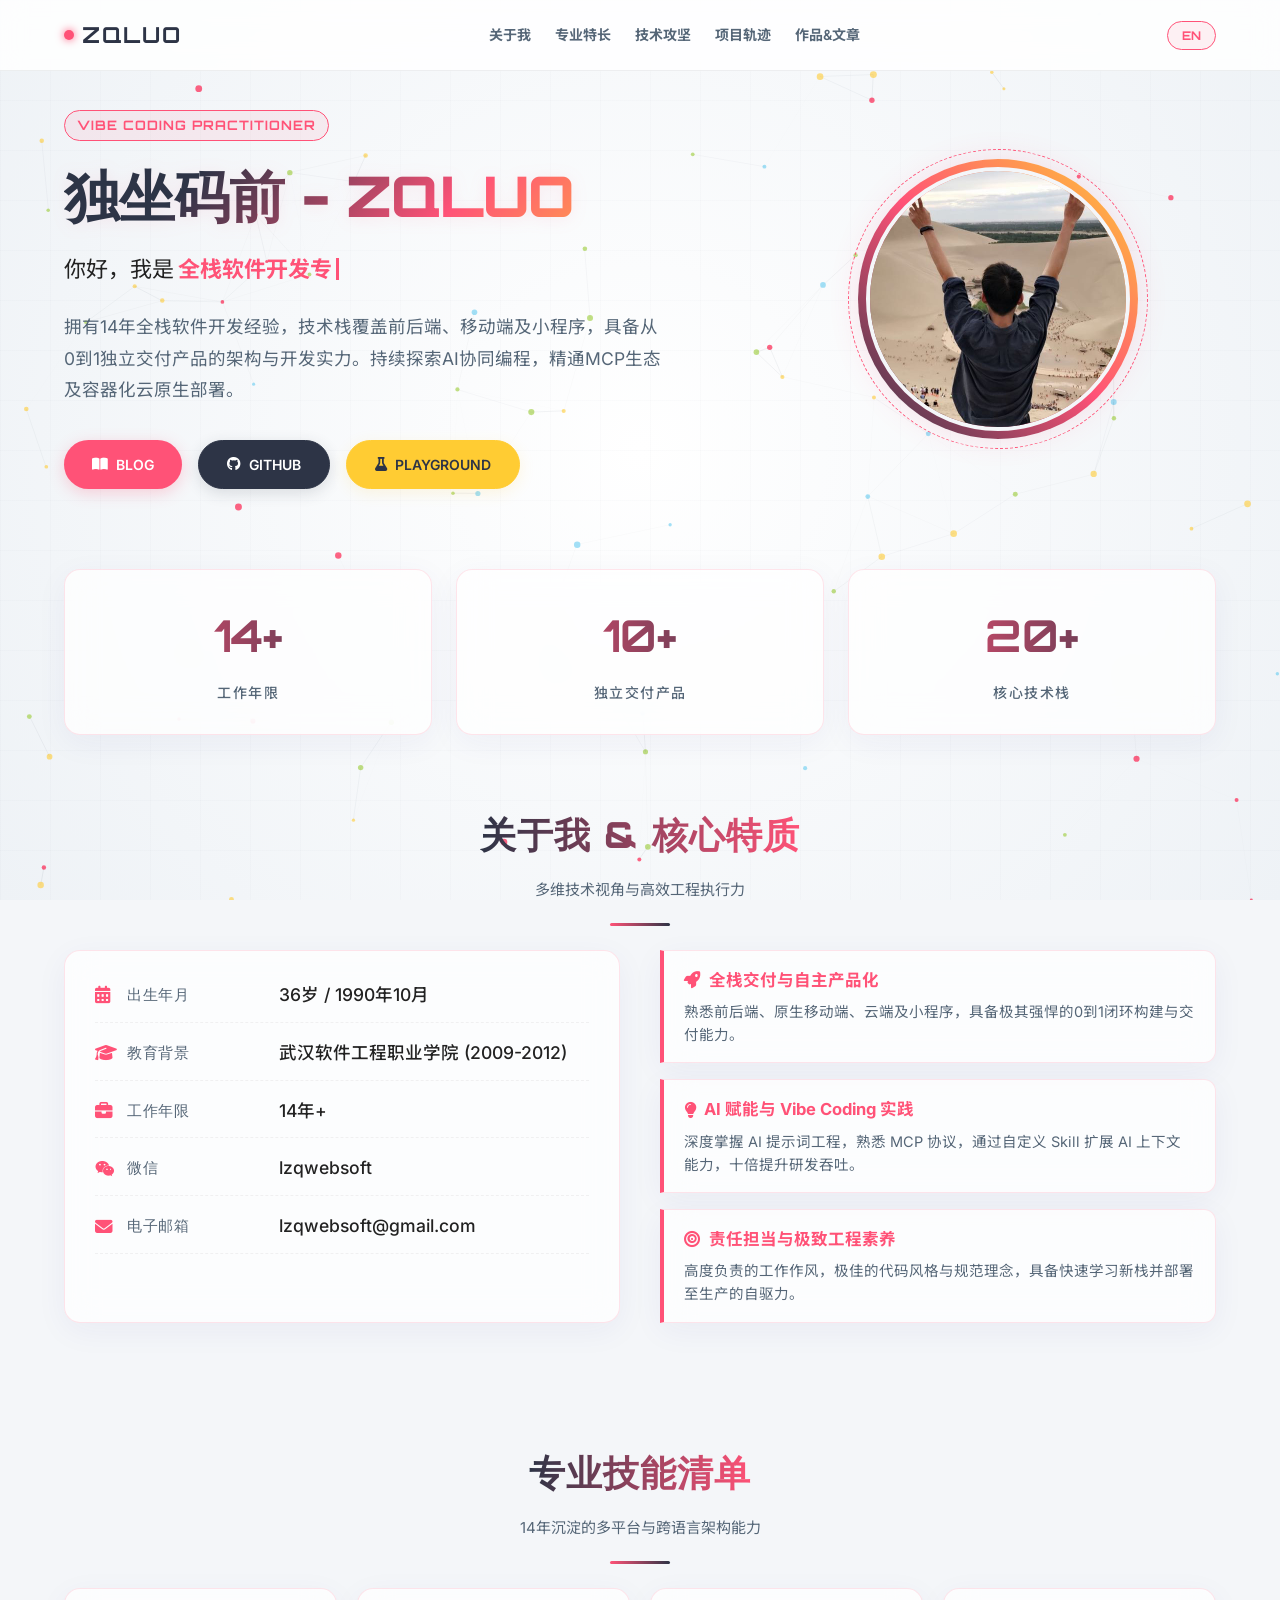
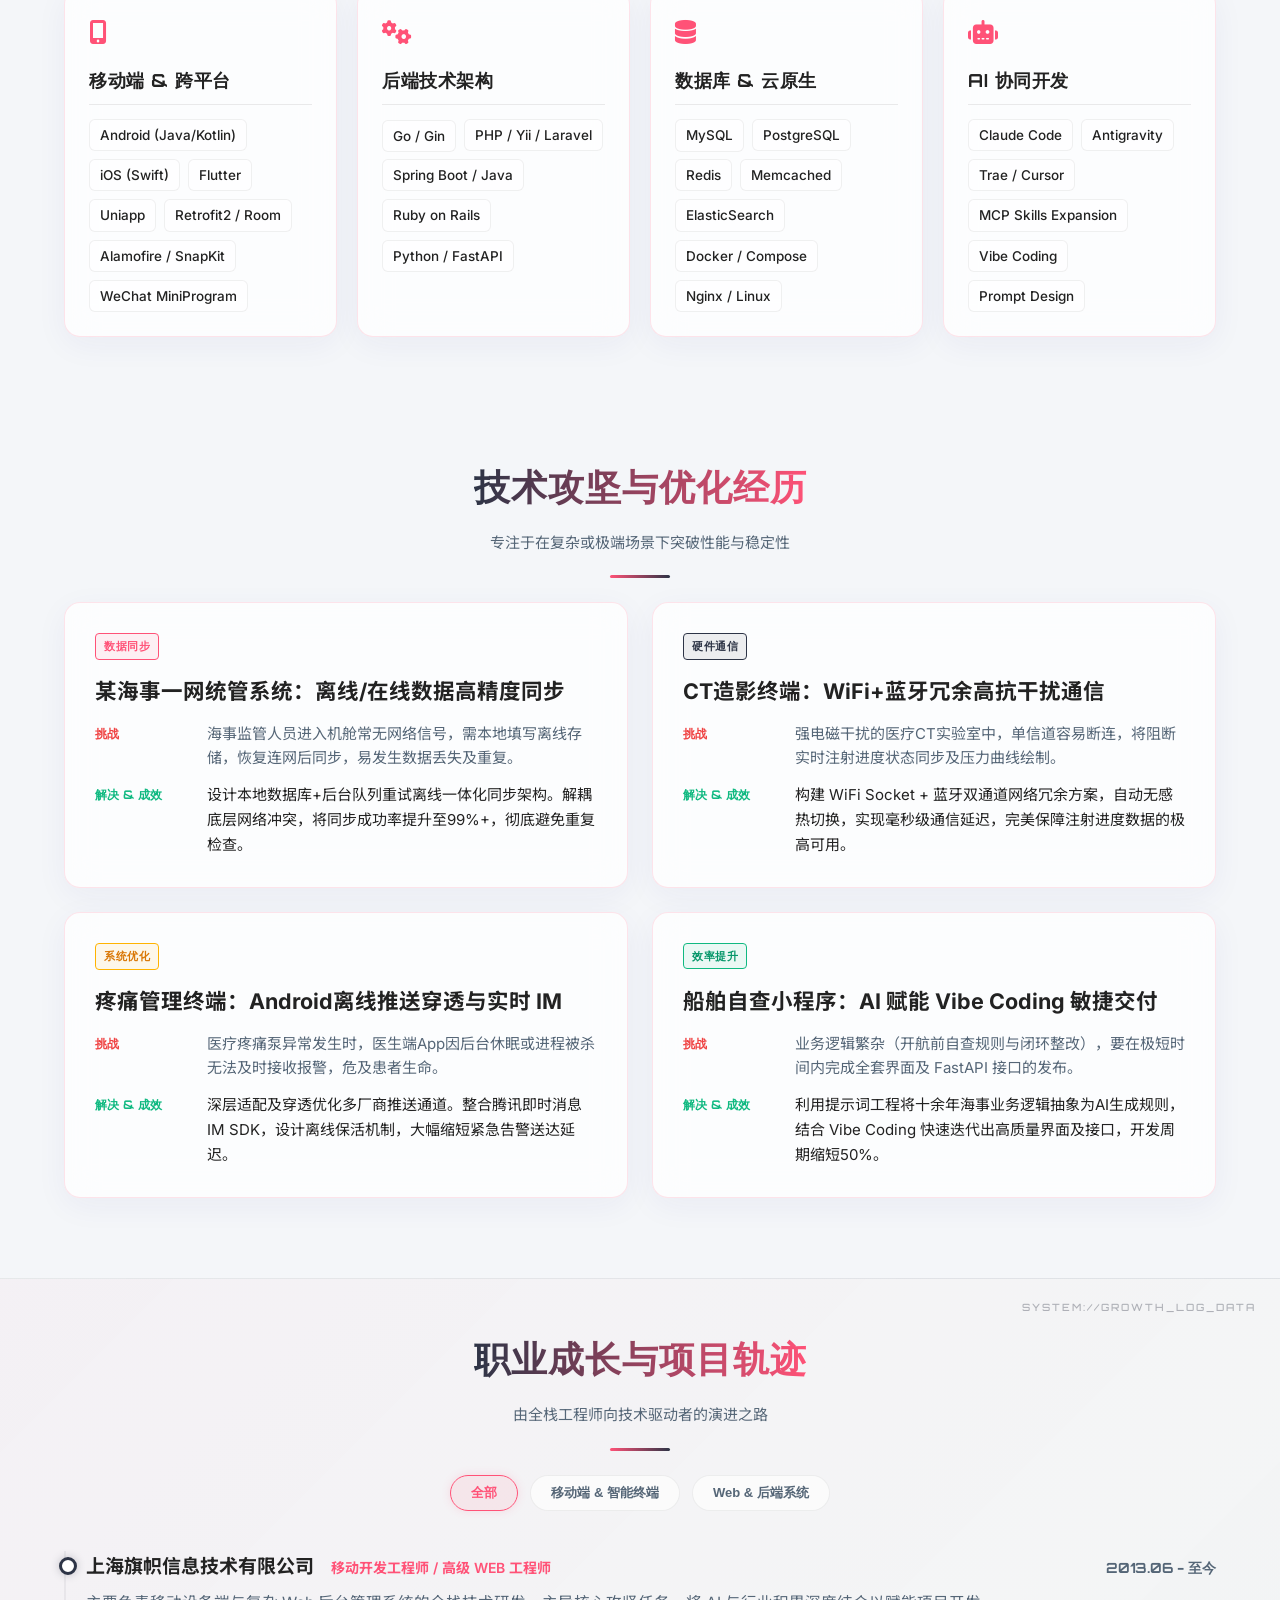
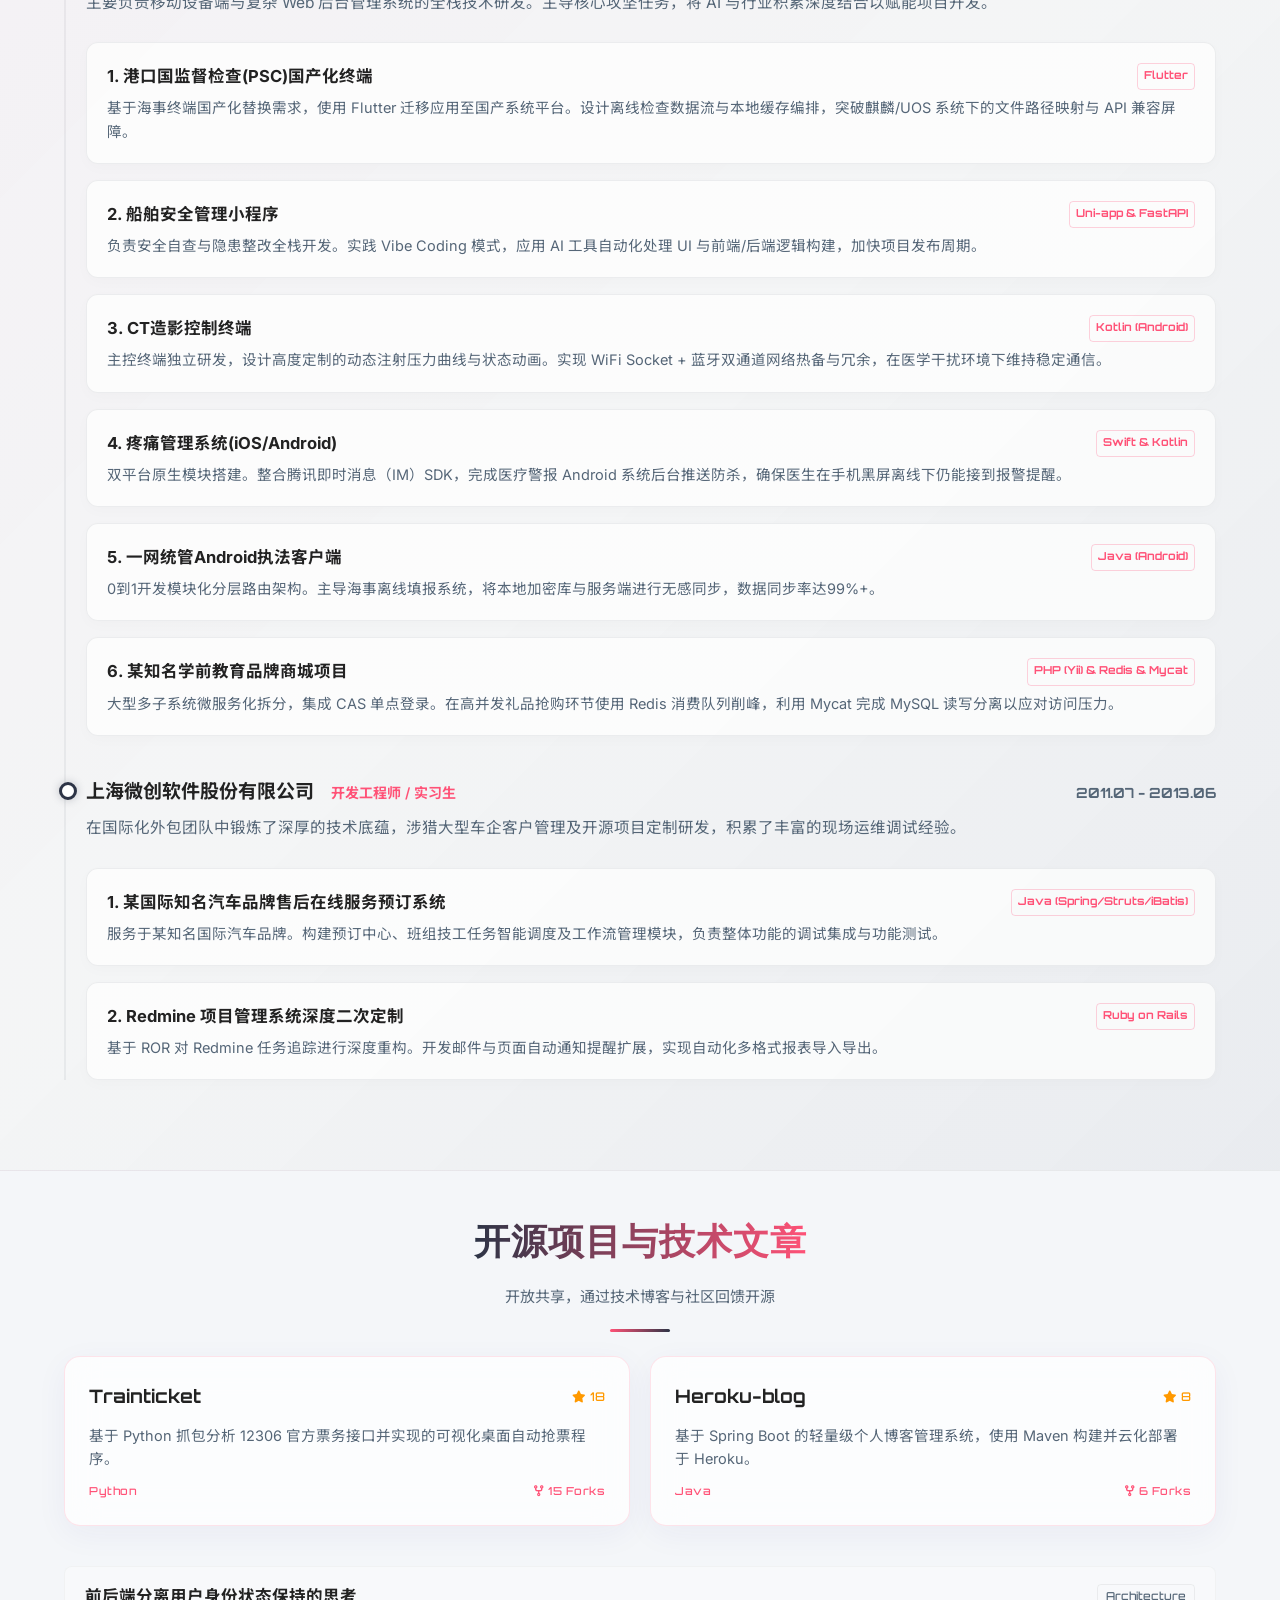
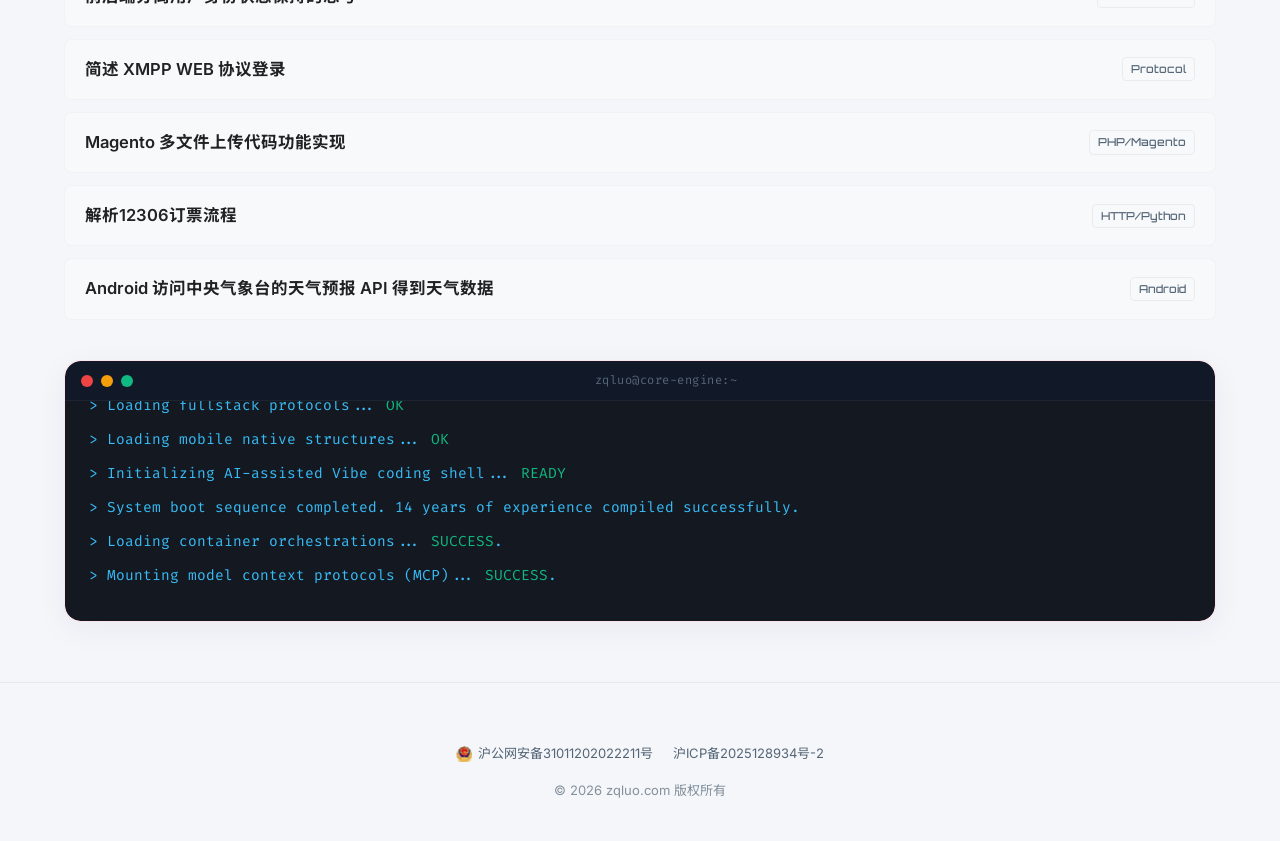
==== commit 485b8dc5: "首页信息脱敏及payground样式统一。" ====
--- a/index.html
+++ b/index.html
@@ -1438,16 +1438,14 @@
                         developer workflows and MCP tools.</span>
                 </p>
                 <div class="hero-links">
-                    <a href="https://blog.zqluo.com" target="_blank" class="btn btn-primary">
-                        <i class="fa-solid fa-book-open" style="margin-right: 8px;"></i>
-                        <span class="multilingual zh">个人博客</span>
-                        <span class="multilingual en">Read Blog</span>
+                    <a href="https://blog.zqluo.com" tarFget="_blank" class="btn btn-primary">
+                        <i class="fa-solid fa-book-open" style="margin-right: 8px;"></i>BLOG
                     </a>
                     <a href="https://github.com/lzqwebsoft" target="_blank" class="btn btn-secondary">
-                        <i class="fa-brands fa-github" style="margin-right: 8px;"></i>GitHub
+                        <i class="fa-brands fa-github" style="margin-right: 8px;"></i>GITHUB
                     </a>
                     <a href="/pages/playground.html" class="btn btn-tertiary">
-                        <i class="fa-solid fa-flask" style="margin-right: 8px;"></i>Playground
+                        <i class="fa-solid fa-flask" style="margin-right: 8px;"></i>PLAYGROUND
                     </a>
                 </div>
             </div>
@@ -1683,15 +1681,16 @@
                         <span class="multilingual en">Data Sync</span>
                     </div>
                     <h3>
-                        <span class="multilingual zh">FSC一网统管：离线/在线数据高精度同步</span>
-                        <span class="multilingual en">FSC Inspector: High-Accuracy Offline/Online Sync</span>
+                        <span class="multilingual zh">某海事一网统管系统：离线/在线数据高精度同步</span>
+                        <span class="multilingual en">Maritime Inspection Sync System: High-Accuracy Offline/Online
+                            Sync</span>
                     </h3>
                     <div class="opt-details">
                         <div class="opt-step challenge">
                             <span class="label"><span class="multilingual zh">挑战</span><span
                                     class="multilingual en">Challenge</span></span>
                             <p>
-                                <span class="multilingual zh">海事局检查人员进入机舱常无网络信号，需本地填写离线存储，恢复连网后同步，易发生数据丢失及重复。</span>
+                                <span class="multilingual zh">海事监管人员进入机舱常无网络信号，需本地填写离线存储，恢复连网后同步，易发生数据丢失及重复。</span>
                                 <span class="multilingual en">Inspectors frequently enter engine rooms with no signals.
                                     System needs offline collection & zero loss sync back on land.</span>
                             </p>
@@ -1919,17 +1918,18 @@
                                 <h4>
                                     <span class="multilingual zh">5. 一网统管Android执法客户端</span>
                                     <span class="multilingual en">5. "Grid Management" Maritime Enforcement App</span>
-                                    <span class="tag">Kotlin (Android)</span>
+                                    <span class="tag">Java (Android)</span>
                                 </h4>
-                                <p class="multilingual zh">0到1开发模块化分层路由架构。主导 FSC 离线填报系统，将本地加密库与服务端进行无感同步，数据同步率达99%+。</p>
+                                <p class="multilingual zh">0到1开发模块化分层路由架构。主导海事离线填报系统，将本地加密库与服务端进行无感同步，数据同步率达99%+。</p>
                                 <p class="multilingual en">Modular framework architecture. Designed robust offline
                                     database and background syncing, achieving a 99%+ data sync success rate.</p>
                             </div>
                             <!-- Project 1.6 -->
                             <div class="project-card" data-cat="web">
                                 <h4>
-                                    <span class="multilingual zh">6. 巧虎学前教育商城项目</span>
-                                    <span class="multilingual en">6. QiaoHu E-Commerce Platform</span>
+                                    <span class="multilingual zh">6. 某知名学前教育品牌商城项目</span>
+                                    <span class="multilingual en">6. Renowned Early Childhood Education E-Commerce
+                                        Platform</span>
                                     <span class="tag">PHP (Yii) & Redis & Mycat</span>
                                 </h4>
                                 <p class="multilingual zh">大型多子系统微服务化拆分，集成 CAS 单点登录。在高并发礼品抢购环节使用 Redis 消费队列削峰，利用 Mycat
@@ -1956,19 +1956,20 @@
                         <span class="timeline-date">2011.07 - 2013.06</span>
                     </div>
                     <div class="timeline-body">
-                        <p class="multilingual zh">在国际化外包团队中锻炼了深厚的技术底蕴，涉猎本田大中型客户管理及开源项目定制研发，积累了丰富的现场运维调试经验。</p>
+                        <p class="multilingual zh">在国际化外包团队中锻炼了深厚的技术底蕴，涉猎大型车企客户管理及开源项目定制研发，积累了丰富的现场运维调试经验。</p>
                         <p class="multilingual en">Gained strong engineering discipline working with enterprise booking
                             and open-source project management systems.</p>
 
                         <div class="timeline-projects">
                             <div class="project-card" data-cat="web">
                                 <h4>
-                                    <span class="multilingual zh">1. 本田售后在线服务预订系统</span>
-                                    <span class="multilingual en">1. Honda Online Service Booking Platform</span>
+                                    <span class="multilingual zh">1. 某国际知名汽车品牌售后在线服务预订系统</span>
+                                    <span class="multilingual en">1. Global Automotive Brand Online Booking
+                                        Platform</span>
                                     <span class="tag">Java (Spring/Struts/iBatis)</span>
                                 </h4>
-                                <p class="multilingual zh">服务于马来西亚 Honda。构建预订中心、班组技工任务智能调度及工作流管理模块，负责整体功能的调试集成与功能测试。</p>
-                                <p class="multilingual en">Built enterprise scheduling workflows for Honda booking
+                                <p class="multilingual zh">服务于某知名国际汽车品牌。构建预订中心、班组技工任务智能调度及工作流管理模块，负责整体功能的调试集成与功能测试。</p>
+                                <p class="multilingual en">Built enterprise scheduling workflows for automotive service
                                     centers, implementing technician resource dispatch algorithms.</p>
                             </div>
                             <div class="project-card" data-cat="web">
